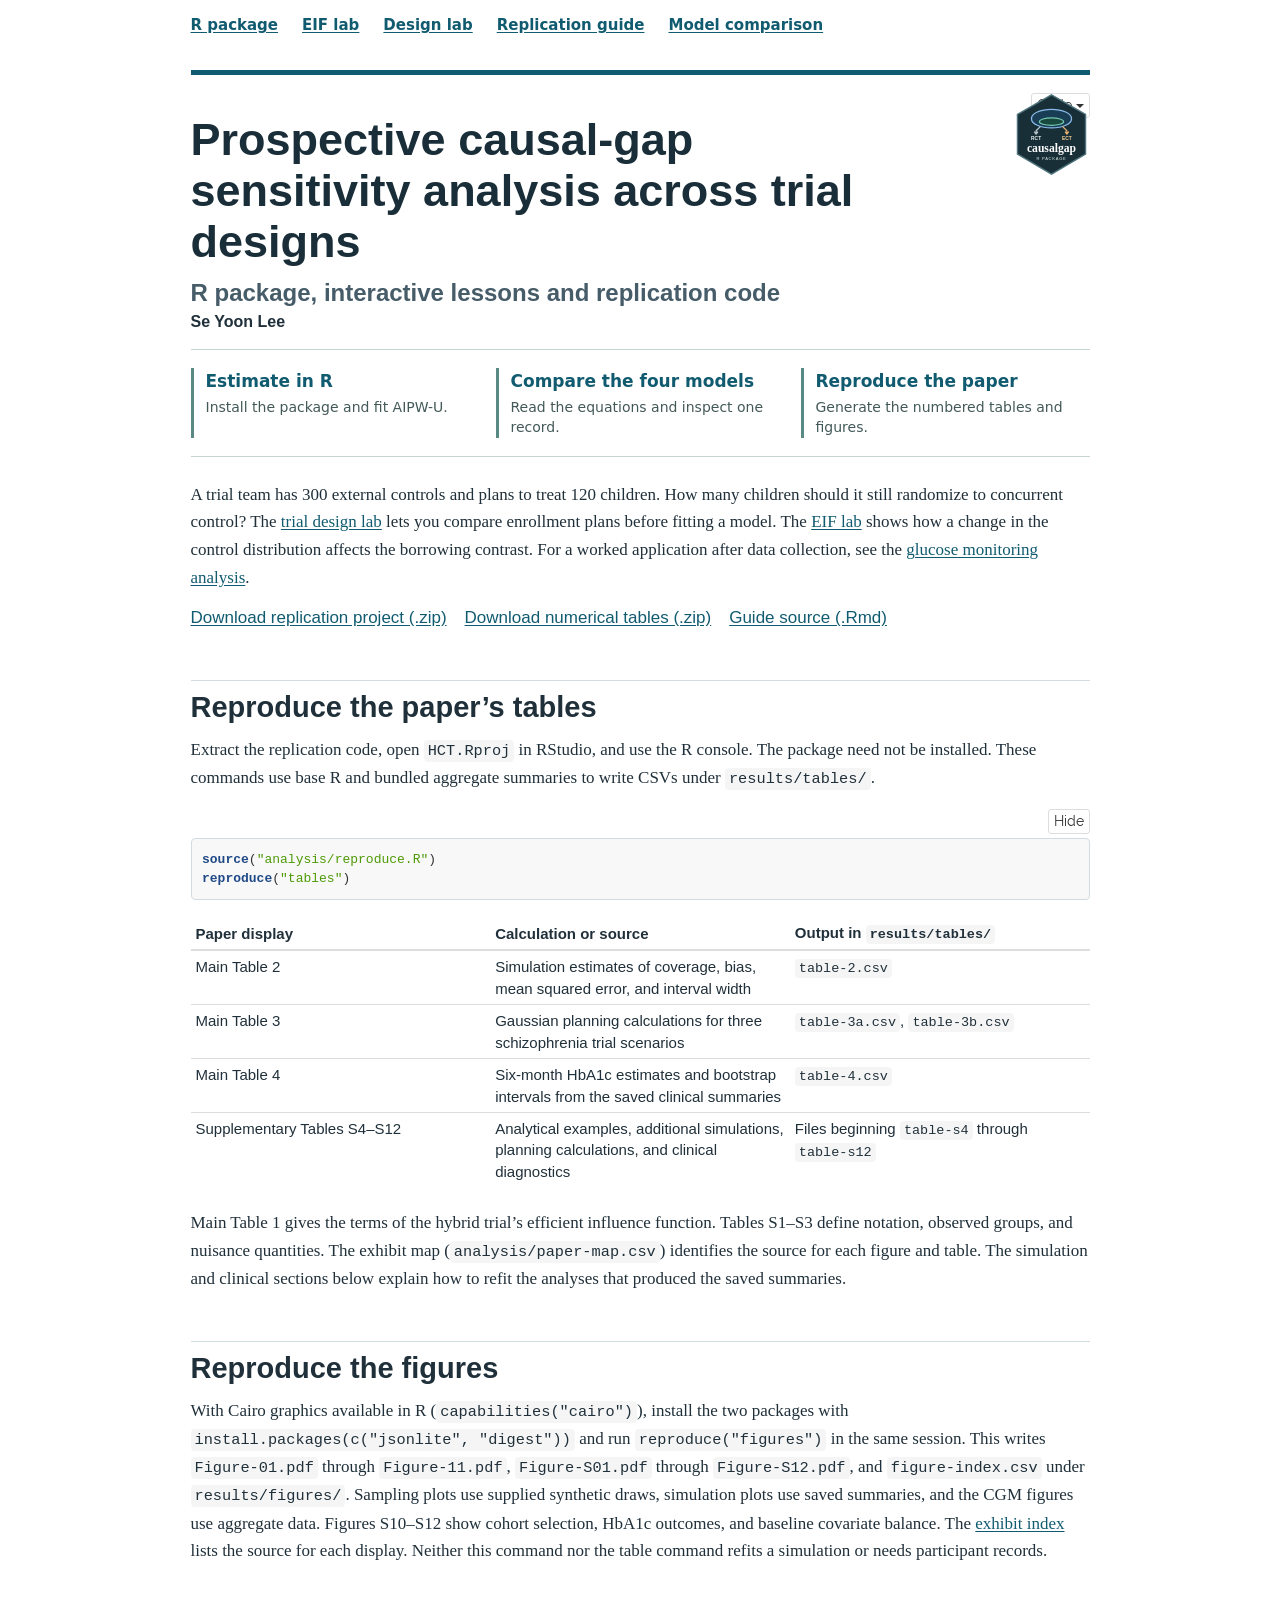
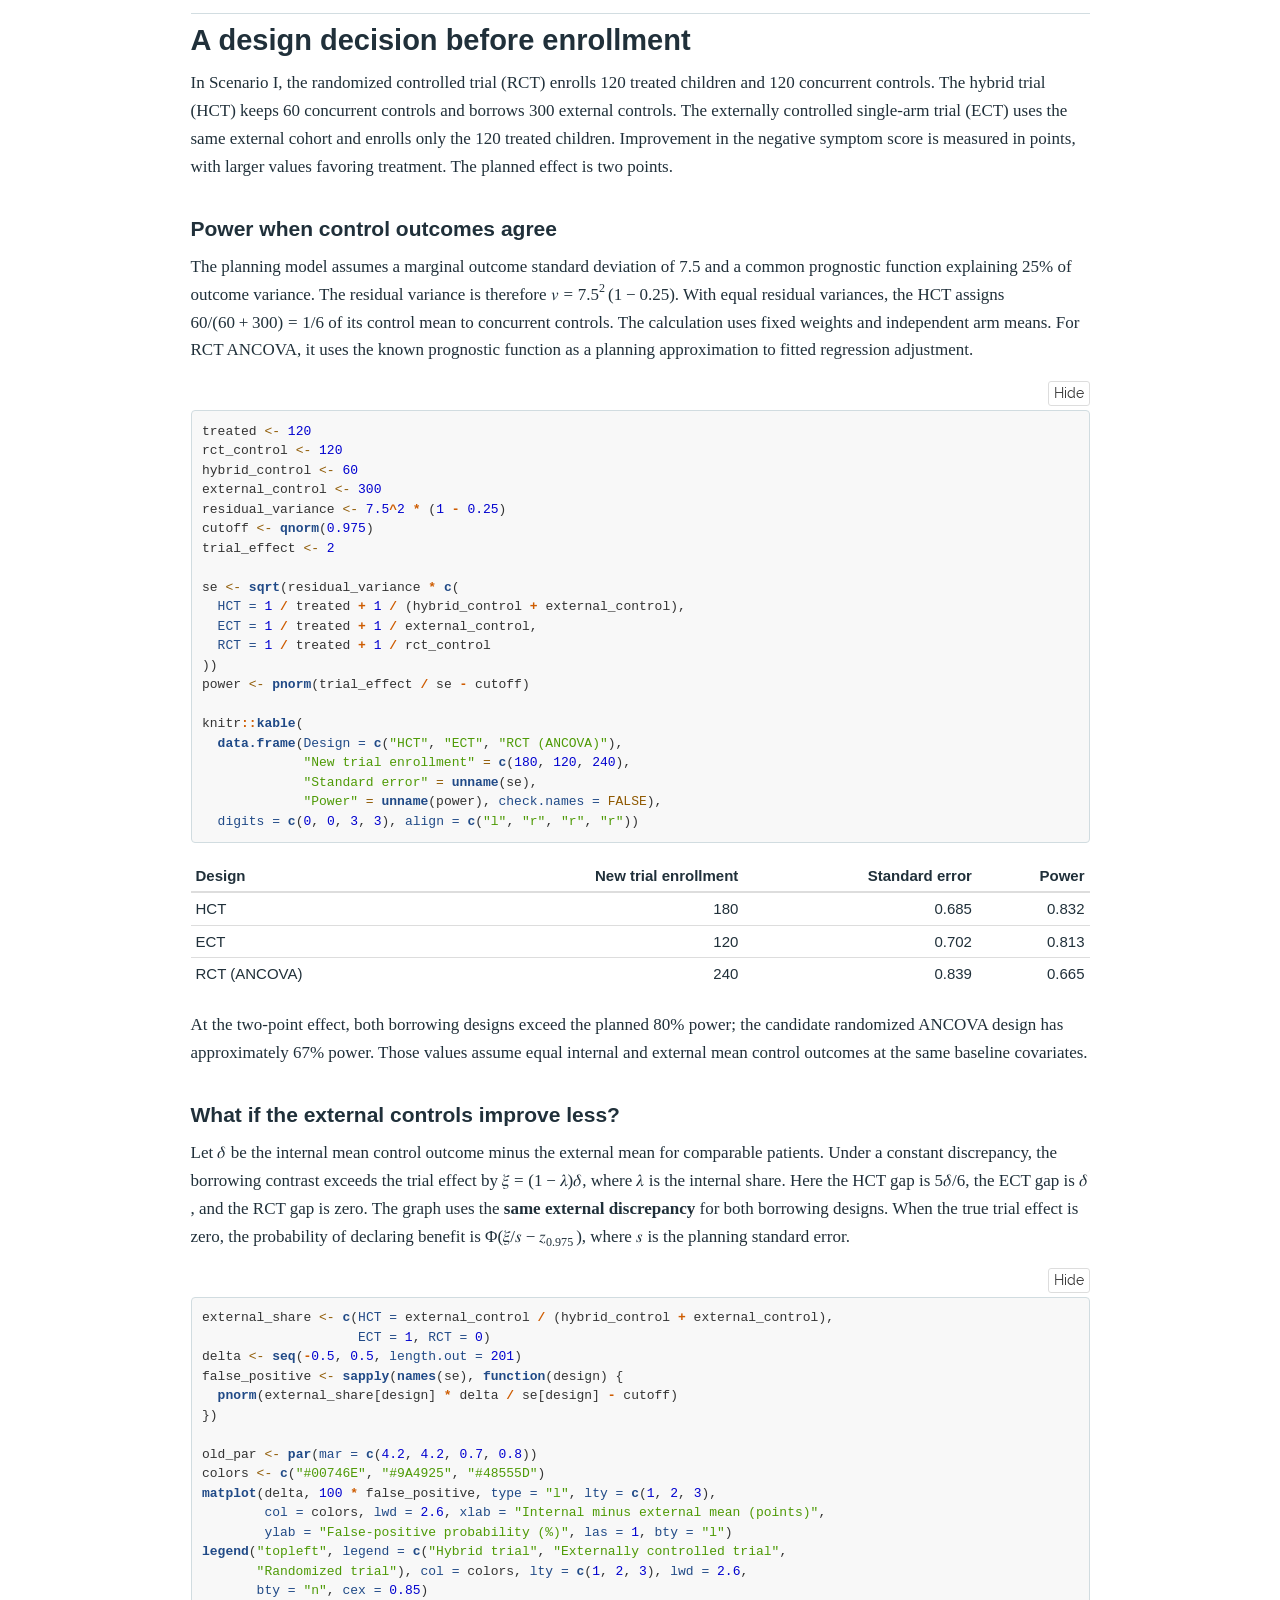
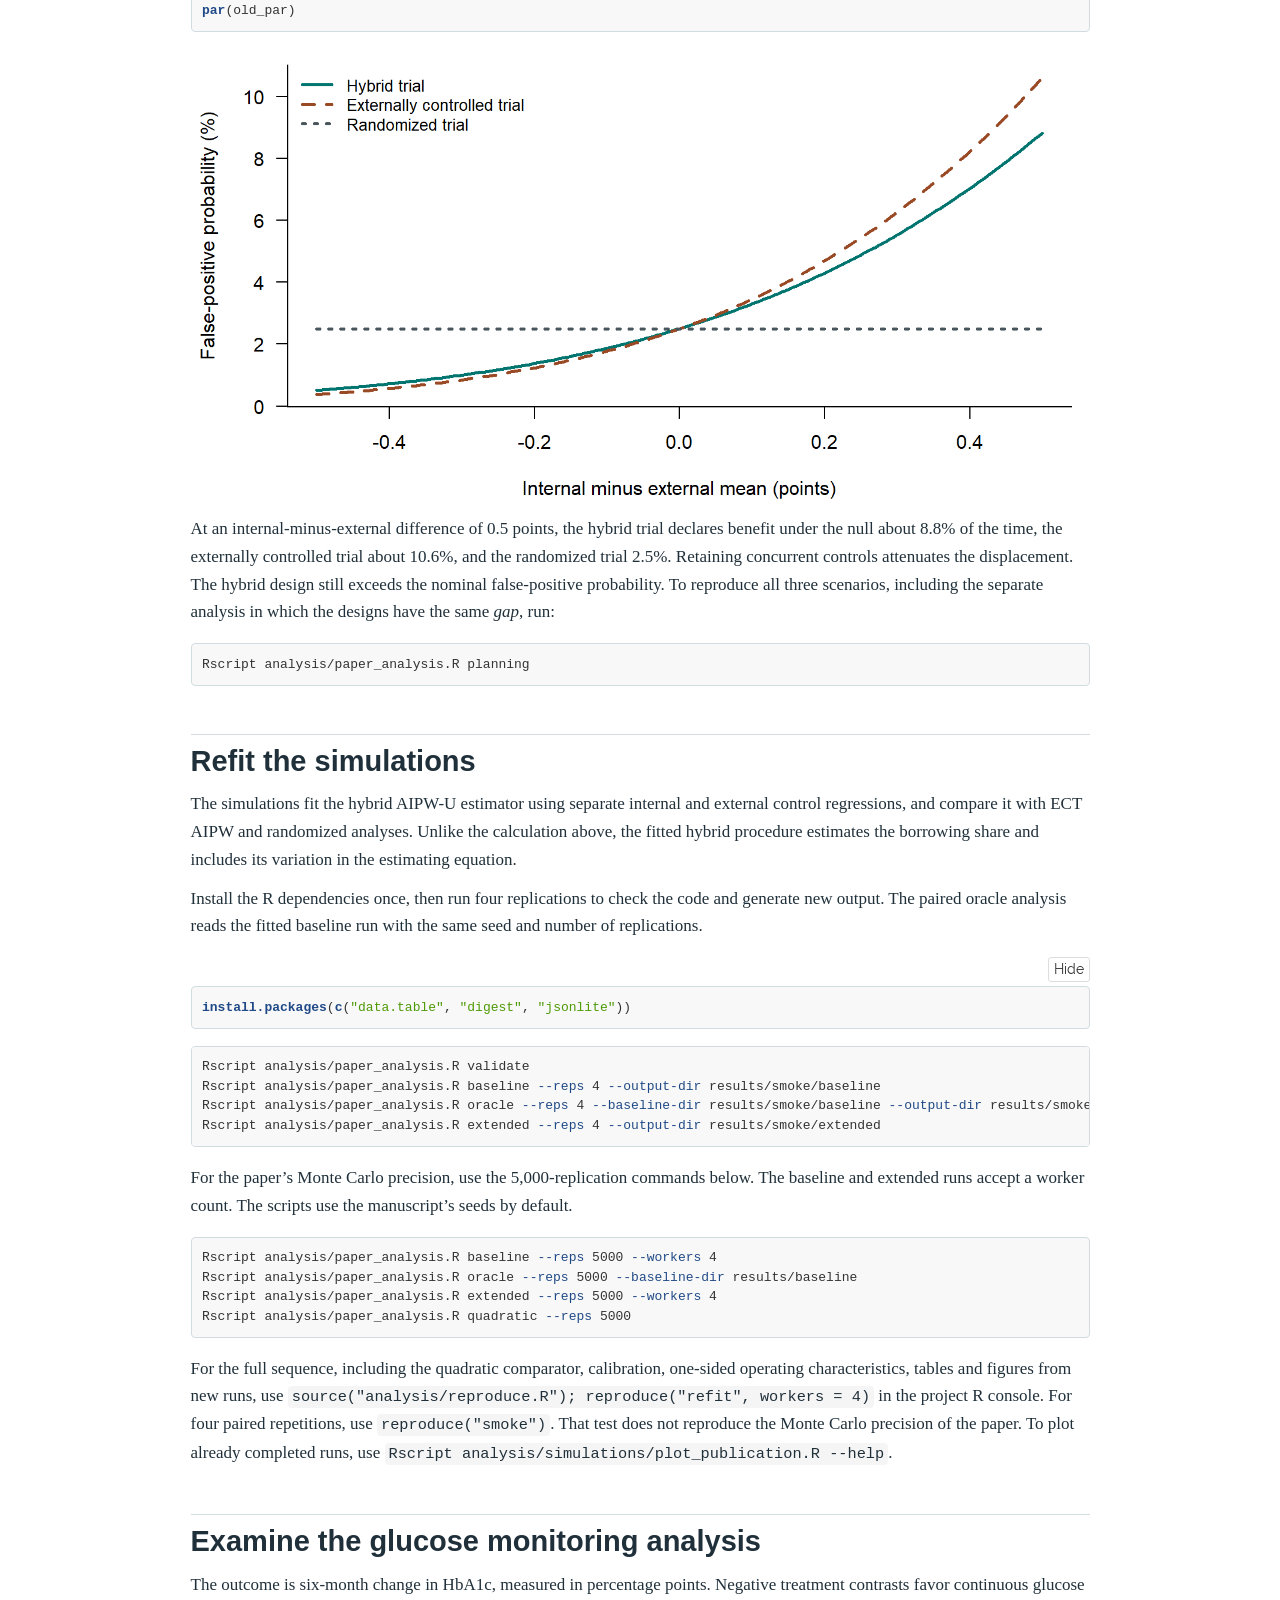
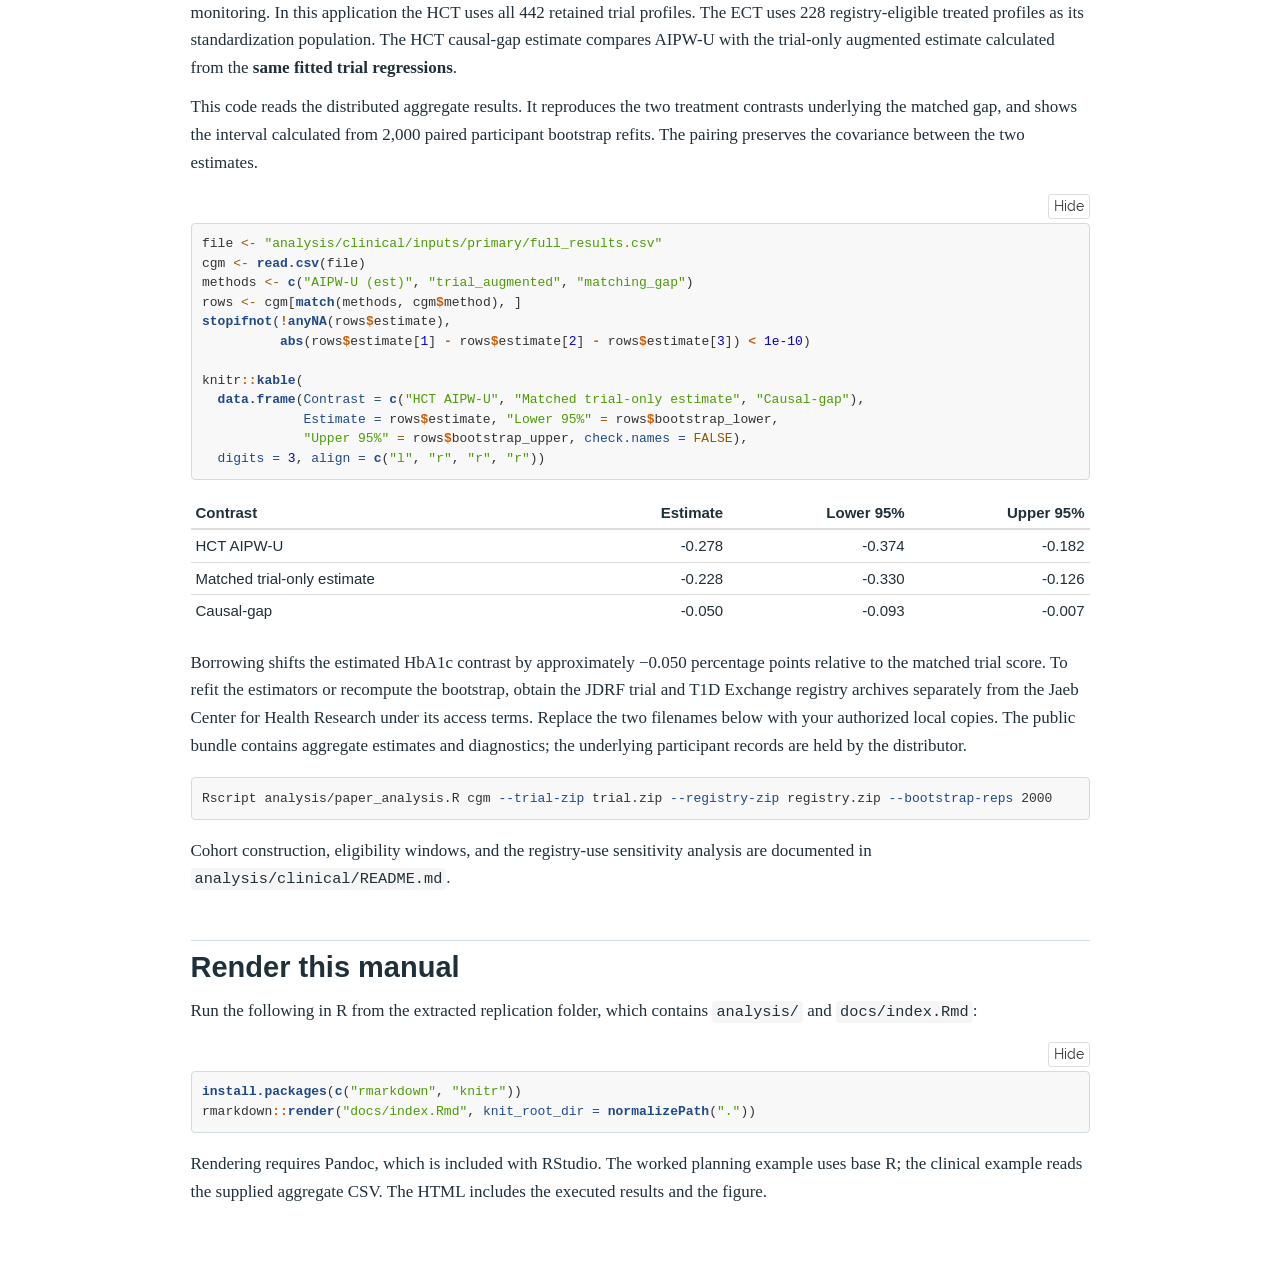
==== docs/index.html @ e6844a0b "Illustrate the three EIF reductions and reproduce the six-month CGM figures" ====
<!DOCTYPE html>

<html lang="en" xml:lang="en">

<head>

<meta charset="utf-8" />
<meta name="generator" content="pandoc" />
<meta http-equiv="X-UA-Compatible" content="IE=EDGE" />


<meta name="author" content="Se Yoon Lee" />


<title>Prospective causal-gap sensitivity analysis across trial designs</title>

<script>// Pandoc 2.9 adds attributes on both header and div. We remove the former (to
// be compatible with the behavior of Pandoc < 2.8).
document.addEventListener('DOMContentLoaded', function(e) {
  var hs = document.querySelectorAll("div.section[class*='level'] > :first-child");
  var i, h, a;
  for (i = 0; i < hs.length; i++) {
    h = hs[i];
    if (!/^h[1-6]$/i.test(h.tagName)) continue;  // it should be a header h1-h6
    a = h.attributes;
    while (a.length > 0) h.removeAttribute(a[0].name);
  }
});
</script>
<script>/*! jQuery v3.6.0 | (c) OpenJS Foundation and other contributors | jquery.org/license */
!function(e,t){"use strict";"object"==typeof module&&"object"==typeof module.exports?module.exports=e.document?t(e,!0):function(e){if(!e.document)throw new Error("jQuery requires a window with a document");return t(e)}:t(e)}("undefined"!=typeof window?window:this,function(C,e){"use strict";var t=[],r=Object.getPrototypeOf,s=t.slice,g=t.flat?function(e){return t.flat.call(e)}:function(e){return t.concat.apply([],e)},u=t.push,i=t.indexOf,n={},o=n.toString,v=n.hasOwnProperty,a=v.toString,l=a.call(Object),y={},m=function(e){return"function"==typeof e&&"number"!=typeof e.nodeType&&"function"!=typeof e.item},x=function(e){return null!=e&&e===e.window},E=C.document,c={type:!0,src:!0,nonce:!0,noModule:!0};function b(e,t,n){var r,i,o=(n=n||E).createElement("script");if(o.text=e,t)for(r in c)(i=t[r]||t.getAttribute&&t.getAttribute(r))&&o.setAttribute(r,i);n.head.appendChild(o).parentNode.removeChild(o)}function w(e){return null==e?e+"":"object"==typeof e||"function"==typeof e?n[o.call(e)]||"object":typeof e}var f="3.6.0",S=function(e,t){return new S.fn.init(e,t)};function p(e){var t=!!e&&"length"in e&&e.length,n=w(e);return!m(e)&&!x(e)&&("array"===n||0===t||"number"==typeof t&&0<t&&t-1 in e)}S.fn=S.prototype={jquery:f,constructor:S,length:0,toArray:function(){return s.call(this)},get:function(e){return null==e?s.call(this):e<0?this[e+this.length]:this[e]},pushStack:function(e){var t=S.merge(this.constructor(),e);return t.prevObject=this,t},each:function(e){return S.each(this,e)},map:function(n){return this.pushStack(S.map(this,function(e,t){return n.call(e,t,e)}))},slice:function(){return this.pushStack(s.apply(this,arguments))},first:function(){return this.eq(0)},last:function(){return this.eq(-1)},even:function(){return this.pushStack(S.grep(this,function(e,t){return(t+1)%2}))},odd:function(){return this.pushStack(S.grep(this,function(e,t){return t%2}))},eq:function(e){var t=this.length,n=+e+(e<0?t:0);return this.pushStack(0<=n&&n<t?[this[n]]:[])},end:function(){return this.prevObject||this.constructor()},push:u,sort:t.sort,splice:t.splice},S.extend=S.fn.extend=function(){var e,t,n,r,i,o,a=arguments[0]||{},s=1,u=arguments.length,l=!1;for("boolean"==typeof a&&(l=a,a=arguments[s]||{},s++),"object"==typeof a||m(a)||(a={}),s===u&&(a=this,s--);s<u;s++)if(null!=(e=arguments[s]))for(t in e)r=e[t],"__proto__"!==t&&a!==r&&(l&&r&&(S.isPlainObject(r)||(i=Array.isArray(r)))?(n=a[t],o=i&&!Array.isArray(n)?[]:i||S.isPlainObject(n)?n:{},i=!1,a[t]=S.extend(l,o,r)):void 0!==r&&(a[t]=r));return a},S.extend({expando:"jQuery"+(f+Math.random()).replace(/\D/g,""),isReady:!0,error:function(e){throw new Error(e)},noop:function(){},isPlainObject:function(e){var t,n;return!(!e||"[object Object]"!==o.call(e))&&(!(t=r(e))||"function"==typeof(n=v.call(t,"constructor")&&t.constructor)&&a.call(n)===l)},isEmptyObject:function(e){var t;for(t in e)return!1;return!0},globalEval:function(e,t,n){b(e,{nonce:t&&t.nonce},n)},each:function(e,t){var n,r=0;if(p(e)){for(n=e.length;r<n;r++)if(!1===t.call(e[r],r,e[r]))break}else for(r in e)if(!1===t.call(e[r],r,e[r]))break;return e},makeArray:function(e,t){var n=t||[];return null!=e&&(p(Object(e))?S.merge(n,"string"==typeof e?[e]:e):u.call(n,e)),n},inArray:function(e,t,n){return null==t?-1:i.call(t,e,n)},merge:function(e,t){for(var n=+t.length,r=0,i=e.length;r<n;r++)e[i++]=t[r];return e.length=i,e},grep:function(e,t,n){for(var r=[],i=0,o=e.length,a=!n;i<o;i++)!t(e[i],i)!==a&&r.push(e[i]);return r},map:function(e,t,n){var r,i,o=0,a=[];if(p(e))for(r=e.length;o<r;o++)null!=(i=t(e[o],o,n))&&a.push(i);else for(o in e)null!=(i=t(e[o],o,n))&&a.push(i);return g(a)},guid:1,support:y}),"function"==typeof Symbol&&(S.fn[Symbol.iterator]=t[Symbol.iterator]),S.each("Boolean Number String Function Array Date RegExp Object Error Symbol".split(" "),function(e,t){n["[object "+t+"]"]=t.toLowerCase()});var d=function(n){var e,d,b,o,i,h,f,g,w,u,l,T,C,a,E,v,s,c,y,S="sizzle"+1*new Date,p=n.document,k=0,r=0,m=ue(),x=ue(),A=ue(),N=ue(),j=function(e,t){return e===t&&(l=!0),0},D={}.hasOwnProperty,t=[],q=t.pop,L=t.push,H=t.push,O=t.slice,P=function(e,t){for(var n=0,r=e.length;n<r;n++)if(e[n]===t)return n;return-1},R="checked|selected|async|autofocus|autoplay|controls|defer|disabled|hidden|ismap|loop|multiple|open|readonly|required|scoped",M="[\\x20\\t\\r\\n\\f]",I="(?:\\\\[\\da-fA-F]{1,6}"+M+"?|\\\\[^\\r\\n\\f]|[\\w-]|[^\0-\\x7f])+",W="\\["+M+"*("+I+")(?:"+M+"*([*^$|!~]?=)"+M+"*(?:'((?:\\\\.|[^\\\\'])*)'|\"((?:\\\\.|[^\\\\\"])*)\"|("+I+"))|)"+M+"*\\]",F=":("+I+")(?:\\((('((?:\\\\.|[^\\\\'])*)'|\"((?:\\\\.|[^\\\\\"])*)\")|((?:\\\\.|[^\\\\()[\\]]|"+W+")*)|.*)\\)|)",B=new RegExp(M+"+","g"),$=new RegExp("^"+M+"+|((?:^|[^\\\\])(?:\\\\.)*)"+M+"+$","g"),_=new RegExp("^"+M+"*,"+M+"*"),z=new RegExp("^"+M+"*([>+~]|"+M+")"+M+"*"),U=new RegExp(M+"|>"),X=new RegExp(F),V=new RegExp("^"+I+"$"),G={ID:new RegExp("^#("+I+")"),CLASS:new RegExp("^\\.("+I+")"),TAG:new RegExp("^("+I+"|[*])"),ATTR:new RegExp("^"+W),PSEUDO:new RegExp("^"+F),CHILD:new RegExp("^:(only|first|last|nth|nth-last)-(child|of-type)(?:\\("+M+"*(even|odd|(([+-]|)(\\d*)n|)"+M+"*(?:([+-]|)"+M+"*(\\d+)|))"+M+"*\\)|)","i"),bool:new RegExp("^(?:"+R+")$","i"),needsContext:new RegExp("^"+M+"*[>+~]|:(even|odd|eq|gt|lt|nth|first|last)(?:\\("+M+"*((?:-\\d)?\\d*)"+M+"*\\)|)(?=[^-]|$)","i")},Y=/HTML$/i,Q=/^(?:input|select|textarea|button)$/i,J=/^h\d$/i,K=/^[^{]+\{\s*\[native \w/,Z=/^(?:#([\w-]+)|(\w+)|\.([\w-]+))$/,ee=/[+~]/,te=new RegExp("\\\\[\\da-fA-F]{1,6}"+M+"?|\\\\([^\\r\\n\\f])","g"),ne=function(e,t){var n="0x"+e.slice(1)-65536;return t||(n<0?String.fromCharCode(n+65536):String.fromCharCode(n>>10|55296,1023&n|56320))},re=/([\0-\x1f\x7f]|^-?\d)|^-$|[^\0-\x1f\x7f-\uFFFF\w-]/g,ie=function(e,t){return t?"\0"===e?"\ufffd":e.slice(0,-1)+"\\"+e.charCodeAt(e.length-1).toString(16)+" ":"\\"+e},oe=function(){T()},ae=be(function(e){return!0===e.disabled&&"fieldset"===e.nodeName.toLowerCase()},{dir:"parentNode",next:"legend"});try{H.apply(t=O.call(p.childNodes),p.childNodes),t[p.childNodes.length].nodeType}catch(e){H={apply:t.length?function(e,t){L.apply(e,O.call(t))}:function(e,t){var n=e.length,r=0;while(e[n++]=t[r++]);e.length=n-1}}}function se(t,e,n,r){var i,o,a,s,u,l,c,f=e&&e.ownerDocument,p=e?e.nodeType:9;if(n=n||[],"string"!=typeof t||!t||1!==p&&9!==p&&11!==p)return n;if(!r&&(T(e),e=e||C,E)){if(11!==p&&(u=Z.exec(t)))if(i=u[1]){if(9===p){if(!(a=e.getElementById(i)))return n;if(a.id===i)return n.push(a),n}else if(f&&(a=f.getElementById(i))&&y(e,a)&&a.id===i)return n.push(a),n}else{if(u[2])return H.apply(n,e.getElementsByTagName(t)),n;if((i=u[3])&&d.getElementsByClassName&&e.getElementsByClassName)return H.apply(n,e.getElementsByClassName(i)),n}if(d.qsa&&!N[t+" "]&&(!v||!v.test(t))&&(1!==p||"object"!==e.nodeName.toLowerCase())){if(c=t,f=e,1===p&&(U.test(t)||z.test(t))){(f=ee.test(t)&&ye(e.parentNode)||e)===e&&d.scope||((s=e.getAttribute("id"))?s=s.replace(re,ie):e.setAttribute("id",s=S)),o=(l=h(t)).length;while(o--)l[o]=(s?"#"+s:":scope")+" "+xe(l[o]);c=l.join(",")}try{return H.apply(n,f.querySelectorAll(c)),n}catch(e){N(t,!0)}finally{s===S&&e.removeAttribute("id")}}}return g(t.replace($,"$1"),e,n,r)}function ue(){var r=[];return function e(t,n){return r.push(t+" ")>b.cacheLength&&delete e[r.shift()],e[t+" "]=n}}function le(e){return e[S]=!0,e}function ce(e){var t=C.createElement("fieldset");try{return!!e(t)}catch(e){return!1}finally{t.parentNode&&t.parentNode.removeChild(t),t=null}}function fe(e,t){var n=e.split("|"),r=n.length;while(r--)b.attrHandle[n[r]]=t}function pe(e,t){var n=t&&e,r=n&&1===e.nodeType&&1===t.nodeType&&e.sourceIndex-t.sourceIndex;if(r)return r;if(n)while(n=n.nextSibling)if(n===t)return-1;return e?1:-1}function de(t){return function(e){return"input"===e.nodeName.toLowerCase()&&e.type===t}}function he(n){return function(e){var t=e.nodeName.toLowerCase();return("input"===t||"button"===t)&&e.type===n}}function ge(t){return function(e){return"form"in e?e.parentNode&&!1===e.disabled?"label"in e?"label"in e.parentNode?e.parentNode.disabled===t:e.disabled===t:e.isDisabled===t||e.isDisabled!==!t&&ae(e)===t:e.disabled===t:"label"in e&&e.disabled===t}}function ve(a){return le(function(o){return o=+o,le(function(e,t){var n,r=a([],e.length,o),i=r.length;while(i--)e[n=r[i]]&&(e[n]=!(t[n]=e[n]))})})}function ye(e){return e&&"undefined"!=typeof e.getElementsByTagName&&e}for(e in d=se.support={},i=se.isXML=function(e){var t=e&&e.namespaceURI,n=e&&(e.ownerDocument||e).documentElement;return!Y.test(t||n&&n.nodeName||"HTML")},T=se.setDocument=function(e){var t,n,r=e?e.ownerDocument||e:p;return r!=C&&9===r.nodeType&&r.documentElement&&(a=(C=r).documentElement,E=!i(C),p!=C&&(n=C.defaultView)&&n.top!==n&&(n.addEventListener?n.addEventListener("unload",oe,!1):n.attachEvent&&n.attachEvent("onunload",oe)),d.scope=ce(function(e){return a.appendChild(e).appendChild(C.createElement("div")),"undefined"!=typeof e.querySelectorAll&&!e.querySelectorAll(":scope fieldset div").length}),d.attributes=ce(function(e){return e.className="i",!e.getAttribute("className")}),d.getElementsByTagName=ce(function(e){return e.appendChild(C.createComment("")),!e.getElementsByTagName("*").length}),d.getElementsByClassName=K.test(C.getElementsByClassName),d.getById=ce(function(e){return a.appendChild(e).id=S,!C.getElementsByName||!C.getElementsByName(S).length}),d.getById?(b.filter.ID=function(e){var t=e.replace(te,ne);return function(e){return e.getAttribute("id")===t}},b.find.ID=function(e,t){if("undefined"!=typeof t.getElementById&&E){var n=t.getElementById(e);return n?[n]:[]}}):(b.filter.ID=function(e){var n=e.replace(te,ne);return function(e){var t="undefined"!=typeof e.getAttributeNode&&e.getAttributeNode("id");return t&&t.value===n}},b.find.ID=function(e,t){if("undefined"!=typeof t.getElementById&&E){var n,r,i,o=t.getElementById(e);if(o){if((n=o.getAttributeNode("id"))&&n.value===e)return[o];i=t.getElementsByName(e),r=0;while(o=i[r++])if((n=o.getAttributeNode("id"))&&n.value===e)return[o]}return[]}}),b.find.TAG=d.getElementsByTagName?function(e,t){return"undefined"!=typeof t.getElementsByTagName?t.getElementsByTagName(e):d.qsa?t.querySelectorAll(e):void 0}:function(e,t){var n,r=[],i=0,o=t.getElementsByTagName(e);if("*"===e){while(n=o[i++])1===n.nodeType&&r.push(n);return r}return o},b.find.CLASS=d.getElementsByClassName&&function(e,t){if("undefined"!=typeof t.getElementsByClassName&&E)return t.getElementsByClassName(e)},s=[],v=[],(d.qsa=K.test(C.querySelectorAll))&&(ce(function(e){var t;a.appendChild(e).innerHTML="<a id='"+S+"'></a><select id='"+S+"-\r\\' msallowcapture=''><option selected=''></option></select>",e.querySelectorAll("[msallowcapture^='']").length&&v.push("[*^$]="+M+"*(?:''|\"\")"),e.querySelectorAll("[selected]").length||v.push("\\["+M+"*(?:value|"+R+")"),e.querySelectorAll("[id~="+S+"-]").length||v.push("~="),(t=C.createElement("input")).setAttribute("name",""),e.appendChild(t),e.querySelectorAll("[name='']").length||v.push("\\["+M+"*name"+M+"*="+M+"*(?:''|\"\")"),e.querySelectorAll(":checked").length||v.push(":checked"),e.querySelectorAll("a#"+S+"+*").length||v.push(".#.+[+~]"),e.querySelectorAll("\\\f"),v.push("[\\r\\n\\f]")}),ce(function(e){e.innerHTML="<a href='' disabled='disabled'></a><select disabled='disabled'><option/></select>";var t=C.createElement("input");t.setAttribute("type","hidden"),e.appendChild(t).setAttribute("name","D"),e.querySelectorAll("[name=d]").length&&v.push("name"+M+"*[*^$|!~]?="),2!==e.querySelectorAll(":enabled").length&&v.push(":enabled",":disabled"),a.appendChild(e).disabled=!0,2!==e.querySelectorAll(":disabled").length&&v.push(":enabled",":disabled"),e.querySelectorAll("*,:x"),v.push(",.*:")})),(d.matchesSelector=K.test(c=a.matches||a.webkitMatchesSelector||a.mozMatchesSelector||a.oMatchesSelector||a.msMatchesSelector))&&ce(function(e){d.disconnectedMatch=c.call(e,"*"),c.call(e,"[s!='']:x"),s.push("!=",F)}),v=v.length&&new RegExp(v.join("|")),s=s.length&&new RegExp(s.join("|")),t=K.test(a.compareDocumentPosition),y=t||K.test(a.contains)?function(e,t){var n=9===e.nodeType?e.documentElement:e,r=t&&t.parentNode;return e===r||!(!r||1!==r.nodeType||!(n.contains?n.contains(r):e.compareDocumentPosition&&16&e.compareDocumentPosition(r)))}:function(e,t){if(t)while(t=t.parentNode)if(t===e)return!0;return!1},j=t?function(e,t){if(e===t)return l=!0,0;var n=!e.compareDocumentPosition-!t.compareDocumentPosition;return n||(1&(n=(e.ownerDocument||e)==(t.ownerDocument||t)?e.compareDocumentPosition(t):1)||!d.sortDetached&&t.compareDocumentPosition(e)===n?e==C||e.ownerDocument==p&&y(p,e)?-1:t==C||t.ownerDocument==p&&y(p,t)?1:u?P(u,e)-P(u,t):0:4&n?-1:1)}:function(e,t){if(e===t)return l=!0,0;var n,r=0,i=e.parentNode,o=t.parentNode,a=[e],s=[t];if(!i||!o)return e==C?-1:t==C?1:i?-1:o?1:u?P(u,e)-P(u,t):0;if(i===o)return pe(e,t);n=e;while(n=n.parentNode)a.unshift(n);n=t;while(n=n.parentNode)s.unshift(n);while(a[r]===s[r])r++;return r?pe(a[r],s[r]):a[r]==p?-1:s[r]==p?1:0}),C},se.matches=function(e,t){return se(e,null,null,t)},se.matchesSelector=function(e,t){if(T(e),d.matchesSelector&&E&&!N[t+" "]&&(!s||!s.test(t))&&(!v||!v.test(t)))try{var n=c.call(e,t);if(n||d.disconnectedMatch||e.document&&11!==e.document.nodeType)return n}catch(e){N(t,!0)}return 0<se(t,C,null,[e]).length},se.contains=function(e,t){return(e.ownerDocument||e)!=C&&T(e),y(e,t)},se.attr=function(e,t){(e.ownerDocument||e)!=C&&T(e);var n=b.attrHandle[t.toLowerCase()],r=n&&D.call(b.attrHandle,t.toLowerCase())?n(e,t,!E):void 0;return void 0!==r?r:d.attributes||!E?e.getAttribute(t):(r=e.getAttributeNode(t))&&r.specified?r.value:null},se.escape=function(e){return(e+"").replace(re,ie)},se.error=function(e){throw new Error("Syntax error, unrecognized expression: "+e)},se.uniqueSort=function(e){var t,n=[],r=0,i=0;if(l=!d.detectDuplicates,u=!d.sortStable&&e.slice(0),e.sort(j),l){while(t=e[i++])t===e[i]&&(r=n.push(i));while(r--)e.splice(n[r],1)}return u=null,e},o=se.getText=function(e){var t,n="",r=0,i=e.nodeType;if(i){if(1===i||9===i||11===i){if("string"==typeof e.textContent)return e.textContent;for(e=e.firstChild;e;e=e.nextSibling)n+=o(e)}else if(3===i||4===i)return e.nodeValue}else while(t=e[r++])n+=o(t);return n},(b=se.selectors={cacheLength:50,createPseudo:le,match:G,attrHandle:{},find:{},relative:{">":{dir:"parentNode",first:!0}," ":{dir:"parentNode"},"+":{dir:"previousSibling",first:!0},"~":{dir:"previousSibling"}},preFilter:{ATTR:function(e){return e[1]=e[1].replace(te,ne),e[3]=(e[3]||e[4]||e[5]||"").replace(te,ne),"~="===e[2]&&(e[3]=" "+e[3]+" "),e.slice(0,4)},CHILD:function(e){return e[1]=e[1].toLowerCase(),"nth"===e[1].slice(0,3)?(e[3]||se.error(e[0]),e[4]=+(e[4]?e[5]+(e[6]||1):2*("even"===e[3]||"odd"===e[3])),e[5]=+(e[7]+e[8]||"odd"===e[3])):e[3]&&se.error(e[0]),e},PSEUDO:function(e){var t,n=!e[6]&&e[2];return G.CHILD.test(e[0])?null:(e[3]?e[2]=e[4]||e[5]||"":n&&X.test(n)&&(t=h(n,!0))&&(t=n.indexOf(")",n.length-t)-n.length)&&(e[0]=e[0].slice(0,t),e[2]=n.slice(0,t)),e.slice(0,3))}},filter:{TAG:function(e){var t=e.replace(te,ne).toLowerCase();return"*"===e?function(){return!0}:function(e){return e.nodeName&&e.nodeName.toLowerCase()===t}},CLASS:function(e){var t=m[e+" "];return t||(t=new RegExp("(^|"+M+")"+e+"("+M+"|$)"))&&m(e,function(e){return t.test("string"==typeof e.className&&e.className||"undefined"!=typeof e.getAttribute&&e.getAttribute("class")||"")})},ATTR:function(n,r,i){return function(e){var t=se.attr(e,n);return null==t?"!="===r:!r||(t+="","="===r?t===i:"!="===r?t!==i:"^="===r?i&&0===t.indexOf(i):"*="===r?i&&-1<t.indexOf(i):"$="===r?i&&t.slice(-i.length)===i:"~="===r?-1<(" "+t.replace(B," ")+" ").indexOf(i):"|="===r&&(t===i||t.slice(0,i.length+1)===i+"-"))}},CHILD:function(h,e,t,g,v){var y="nth"!==h.slice(0,3),m="last"!==h.slice(-4),x="of-type"===e;return 1===g&&0===v?function(e){return!!e.parentNode}:function(e,t,n){var r,i,o,a,s,u,l=y!==m?"nextSibling":"previousSibling",c=e.parentNode,f=x&&e.nodeName.toLowerCase(),p=!n&&!x,d=!1;if(c){if(y){while(l){a=e;while(a=a[l])if(x?a.nodeName.toLowerCase()===f:1===a.nodeType)return!1;u=l="only"===h&&!u&&"nextSibling"}return!0}if(u=[m?c.firstChild:c.lastChild],m&&p){d=(s=(r=(i=(o=(a=c)[S]||(a[S]={}))[a.uniqueID]||(o[a.uniqueID]={}))[h]||[])[0]===k&&r[1])&&r[2],a=s&&c.childNodes[s];while(a=++s&&a&&a[l]||(d=s=0)||u.pop())if(1===a.nodeType&&++d&&a===e){i[h]=[k,s,d];break}}else if(p&&(d=s=(r=(i=(o=(a=e)[S]||(a[S]={}))[a.uniqueID]||(o[a.uniqueID]={}))[h]||[])[0]===k&&r[1]),!1===d)while(a=++s&&a&&a[l]||(d=s=0)||u.pop())if((x?a.nodeName.toLowerCase()===f:1===a.nodeType)&&++d&&(p&&((i=(o=a[S]||(a[S]={}))[a.uniqueID]||(o[a.uniqueID]={}))[h]=[k,d]),a===e))break;return(d-=v)===g||d%g==0&&0<=d/g}}},PSEUDO:function(e,o){var t,a=b.pseudos[e]||b.setFilters[e.toLowerCase()]||se.error("unsupported pseudo: "+e);return a[S]?a(o):1<a.length?(t=[e,e,"",o],b.setFilters.hasOwnProperty(e.toLowerCase())?le(function(e,t){var n,r=a(e,o),i=r.length;while(i--)e[n=P(e,r[i])]=!(t[n]=r[i])}):function(e){return a(e,0,t)}):a}},pseudos:{not:le(function(e){var r=[],i=[],s=f(e.replace($,"$1"));return s[S]?le(function(e,t,n,r){var i,o=s(e,null,r,[]),a=e.length;while(a--)(i=o[a])&&(e[a]=!(t[a]=i))}):function(e,t,n){return r[0]=e,s(r,null,n,i),r[0]=null,!i.pop()}}),has:le(function(t){return function(e){return 0<se(t,e).length}}),contains:le(function(t){return t=t.replace(te,ne),function(e){return-1<(e.textContent||o(e)).indexOf(t)}}),lang:le(function(n){return V.test(n||"")||se.error("unsupported lang: "+n),n=n.replace(te,ne).toLowerCase(),function(e){var t;do{if(t=E?e.lang:e.getAttribute("xml:lang")||e.getAttribute("lang"))return(t=t.toLowerCase())===n||0===t.indexOf(n+"-")}while((e=e.parentNode)&&1===e.nodeType);return!1}}),target:function(e){var t=n.location&&n.location.hash;return t&&t.slice(1)===e.id},root:function(e){return e===a},focus:function(e){return e===C.activeElement&&(!C.hasFocus||C.hasFocus())&&!!(e.type||e.href||~e.tabIndex)},enabled:ge(!1),disabled:ge(!0),checked:function(e){var t=e.nodeName.toLowerCase();return"input"===t&&!!e.checked||"option"===t&&!!e.selected},selected:function(e){return e.parentNode&&e.parentNode.selectedIndex,!0===e.selected},empty:function(e){for(e=e.firstChild;e;e=e.nextSibling)if(e.nodeType<6)return!1;return!0},parent:function(e){return!b.pseudos.empty(e)},header:function(e){return J.test(e.nodeName)},input:function(e){return Q.test(e.nodeName)},button:function(e){var t=e.nodeName.toLowerCase();return"input"===t&&"button"===e.type||"button"===t},text:function(e){var t;return"input"===e.nodeName.toLowerCase()&&"text"===e.type&&(null==(t=e.getAttribute("type"))||"text"===t.toLowerCase())},first:ve(function(){return[0]}),last:ve(function(e,t){return[t-1]}),eq:ve(function(e,t,n){return[n<0?n+t:n]}),even:ve(function(e,t){for(var n=0;n<t;n+=2)e.push(n);return e}),odd:ve(function(e,t){for(var n=1;n<t;n+=2)e.push(n);return e}),lt:ve(function(e,t,n){for(var r=n<0?n+t:t<n?t:n;0<=--r;)e.push(r);return e}),gt:ve(function(e,t,n){for(var r=n<0?n+t:n;++r<t;)e.push(r);return e})}}).pseudos.nth=b.pseudos.eq,{radio:!0,checkbox:!0,file:!0,password:!0,image:!0})b.pseudos[e]=de(e);for(e in{submit:!0,reset:!0})b.pseudos[e]=he(e);function me(){}function xe(e){for(var t=0,n=e.length,r="";t<n;t++)r+=e[t].value;return r}function be(s,e,t){var u=e.dir,l=e.next,c=l||u,f=t&&"parentNode"===c,p=r++;return e.first?function(e,t,n){while(e=e[u])if(1===e.nodeType||f)return s(e,t,n);return!1}:function(e,t,n){var r,i,o,a=[k,p];if(n){while(e=e[u])if((1===e.nodeType||f)&&s(e,t,n))return!0}else while(e=e[u])if(1===e.nodeType||f)if(i=(o=e[S]||(e[S]={}))[e.uniqueID]||(o[e.uniqueID]={}),l&&l===e.nodeName.toLowerCase())e=e[u]||e;else{if((r=i[c])&&r[0]===k&&r[1]===p)return a[2]=r[2];if((i[c]=a)[2]=s(e,t,n))return!0}return!1}}function we(i){return 1<i.length?function(e,t,n){var r=i.length;while(r--)if(!i[r](e,t,n))return!1;return!0}:i[0]}function Te(e,t,n,r,i){for(var o,a=[],s=0,u=e.length,l=null!=t;s<u;s++)(o=e[s])&&(n&&!n(o,r,i)||(a.push(o),l&&t.push(s)));return a}function Ce(d,h,g,v,y,e){return v&&!v[S]&&(v=Ce(v)),y&&!y[S]&&(y=Ce(y,e)),le(function(e,t,n,r){var i,o,a,s=[],u=[],l=t.length,c=e||function(e,t,n){for(var r=0,i=t.length;r<i;r++)se(e,t[r],n);return n}(h||"*",n.nodeType?[n]:n,[]),f=!d||!e&&h?c:Te(c,s,d,n,r),p=g?y||(e?d:l||v)?[]:t:f;if(g&&g(f,p,n,r),v){i=Te(p,u),v(i,[],n,r),o=i.length;while(o--)(a=i[o])&&(p[u[o]]=!(f[u[o]]=a))}if(e){if(y||d){if(y){i=[],o=p.length;while(o--)(a=p[o])&&i.push(f[o]=a);y(null,p=[],i,r)}o=p.length;while(o--)(a=p[o])&&-1<(i=y?P(e,a):s[o])&&(e[i]=!(t[i]=a))}}else p=Te(p===t?p.splice(l,p.length):p),y?y(null,t,p,r):H.apply(t,p)})}function Ee(e){for(var i,t,n,r=e.length,o=b.relative[e[0].type],a=o||b.relative[" "],s=o?1:0,u=be(function(e){return e===i},a,!0),l=be(function(e){return-1<P(i,e)},a,!0),c=[function(e,t,n){var r=!o&&(n||t!==w)||((i=t).nodeType?u(e,t,n):l(e,t,n));return i=null,r}];s<r;s++)if(t=b.relative[e[s].type])c=[be(we(c),t)];else{if((t=b.filter[e[s].type].apply(null,e[s].matches))[S]){for(n=++s;n<r;n++)if(b.relative[e[n].type])break;return Ce(1<s&&we(c),1<s&&xe(e.slice(0,s-1).concat({value:" "===e[s-2].type?"*":""})).replace($,"$1"),t,s<n&&Ee(e.slice(s,n)),n<r&&Ee(e=e.slice(n)),n<r&&xe(e))}c.push(t)}return we(c)}return me.prototype=b.filters=b.pseudos,b.setFilters=new me,h=se.tokenize=function(e,t){var n,r,i,o,a,s,u,l=x[e+" "];if(l)return t?0:l.slice(0);a=e,s=[],u=b.preFilter;while(a){for(o in n&&!(r=_.exec(a))||(r&&(a=a.slice(r[0].length)||a),s.push(i=[])),n=!1,(r=z.exec(a))&&(n=r.shift(),i.push({value:n,type:r[0].replace($," ")}),a=a.slice(n.length)),b.filter)!(r=G[o].exec(a))||u[o]&&!(r=u[o](r))||(n=r.shift(),i.push({value:n,type:o,matches:r}),a=a.slice(n.length));if(!n)break}return t?a.length:a?se.error(e):x(e,s).slice(0)},f=se.compile=function(e,t){var n,v,y,m,x,r,i=[],o=[],a=A[e+" "];if(!a){t||(t=h(e)),n=t.length;while(n--)(a=Ee(t[n]))[S]?i.push(a):o.push(a);(a=A(e,(v=o,m=0<(y=i).length,x=0<v.length,r=function(e,t,n,r,i){var o,a,s,u=0,l="0",c=e&&[],f=[],p=w,d=e||x&&b.find.TAG("*",i),h=k+=null==p?1:Math.random()||.1,g=d.length;for(i&&(w=t==C||t||i);l!==g&&null!=(o=d[l]);l++){if(x&&o){a=0,t||o.ownerDocument==C||(T(o),n=!E);while(s=v[a++])if(s(o,t||C,n)){r.push(o);break}i&&(k=h)}m&&((o=!s&&o)&&u--,e&&c.push(o))}if(u+=l,m&&l!==u){a=0;while(s=y[a++])s(c,f,t,n);if(e){if(0<u)while(l--)c[l]||f[l]||(f[l]=q.call(r));f=Te(f)}H.apply(r,f),i&&!e&&0<f.length&&1<u+y.length&&se.uniqueSort(r)}return i&&(k=h,w=p),c},m?le(r):r))).selector=e}return a},g=se.select=function(e,t,n,r){var i,o,a,s,u,l="function"==typeof e&&e,c=!r&&h(e=l.selector||e);if(n=n||[],1===c.length){if(2<(o=c[0]=c[0].slice(0)).length&&"ID"===(a=o[0]).type&&9===t.nodeType&&E&&b.relative[o[1].type]){if(!(t=(b.find.ID(a.matches[0].replace(te,ne),t)||[])[0]))return n;l&&(t=t.parentNode),e=e.slice(o.shift().value.length)}i=G.needsContext.test(e)?0:o.length;while(i--){if(a=o[i],b.relative[s=a.type])break;if((u=b.find[s])&&(r=u(a.matches[0].replace(te,ne),ee.test(o[0].type)&&ye(t.parentNode)||t))){if(o.splice(i,1),!(e=r.length&&xe(o)))return H.apply(n,r),n;break}}}return(l||f(e,c))(r,t,!E,n,!t||ee.test(e)&&ye(t.parentNode)||t),n},d.sortStable=S.split("").sort(j).join("")===S,d.detectDuplicates=!!l,T(),d.sortDetached=ce(function(e){return 1&e.compareDocumentPosition(C.createElement("fieldset"))}),ce(function(e){return e.innerHTML="<a href='#'></a>","#"===e.firstChild.getAttribute("href")})||fe("type|href|height|width",function(e,t,n){if(!n)return e.getAttribute(t,"type"===t.toLowerCase()?1:2)}),d.attributes&&ce(function(e){return e.innerHTML="<input/>",e.firstChild.setAttribute("value",""),""===e.firstChild.getAttribute("value")})||fe("value",function(e,t,n){if(!n&&"input"===e.nodeName.toLowerCase())return e.defaultValue}),ce(function(e){return null==e.getAttribute("disabled")})||fe(R,function(e,t,n){var r;if(!n)return!0===e[t]?t.toLowerCase():(r=e.getAttributeNode(t))&&r.specified?r.value:null}),se}(C);S.find=d,S.expr=d.selectors,S.expr[":"]=S.expr.pseudos,S.uniqueSort=S.unique=d.uniqueSort,S.text=d.getText,S.isXMLDoc=d.isXML,S.contains=d.contains,S.escapeSelector=d.escape;var h=function(e,t,n){var r=[],i=void 0!==n;while((e=e[t])&&9!==e.nodeType)if(1===e.nodeType){if(i&&S(e).is(n))break;r.push(e)}return r},T=function(e,t){for(var n=[];e;e=e.nextSibling)1===e.nodeType&&e!==t&&n.push(e);return n},k=S.expr.match.needsContext;function A(e,t){return e.nodeName&&e.nodeName.toLowerCase()===t.toLowerCase()}var N=/^<([a-z][^\/\0>:\x20\t\r\n\f]*)[\x20\t\r\n\f]*\/?>(?:<\/\1>|)$/i;function j(e,n,r){return m(n)?S.grep(e,function(e,t){return!!n.call(e,t,e)!==r}):n.nodeType?S.grep(e,function(e){return e===n!==r}):"string"!=typeof n?S.grep(e,function(e){return-1<i.call(n,e)!==r}):S.filter(n,e,r)}S.filter=function(e,t,n){var r=t[0];return n&&(e=":not("+e+")"),1===t.length&&1===r.nodeType?S.find.matchesSelector(r,e)?[r]:[]:S.find.matches(e,S.grep(t,function(e){return 1===e.nodeType}))},S.fn.extend({find:function(e){var t,n,r=this.length,i=this;if("string"!=typeof e)return this.pushStack(S(e).filter(function(){for(t=0;t<r;t++)if(S.contains(i[t],this))return!0}));for(n=this.pushStack([]),t=0;t<r;t++)S.find(e,i[t],n);return 1<r?S.uniqueSort(n):n},filter:function(e){return this.pushStack(j(this,e||[],!1))},not:function(e){return this.pushStack(j(this,e||[],!0))},is:function(e){return!!j(this,"string"==typeof e&&k.test(e)?S(e):e||[],!1).length}});var D,q=/^(?:\s*(<[\w\W]+>)[^>]*|#([\w-]+))$/;(S.fn.init=function(e,t,n){var r,i;if(!e)return this;if(n=n||D,"string"==typeof e){if(!(r="<"===e[0]&&">"===e[e.length-1]&&3<=e.length?[null,e,null]:q.exec(e))||!r[1]&&t)return!t||t.jquery?(t||n).find(e):this.constructor(t).find(e);if(r[1]){if(t=t instanceof S?t[0]:t,S.merge(this,S.parseHTML(r[1],t&&t.nodeType?t.ownerDocument||t:E,!0)),N.test(r[1])&&S.isPlainObject(t))for(r in t)m(this[r])?this[r](t[r]):this.attr(r,t[r]);return this}return(i=E.getElementById(r[2]))&&(this[0]=i,this.length=1),this}return e.nodeType?(this[0]=e,this.length=1,this):m(e)?void 0!==n.ready?n.ready(e):e(S):S.makeArray(e,this)}).prototype=S.fn,D=S(E);var L=/^(?:parents|prev(?:Until|All))/,H={children:!0,contents:!0,next:!0,prev:!0};function O(e,t){while((e=e[t])&&1!==e.nodeType);return e}S.fn.extend({has:function(e){var t=S(e,this),n=t.length;return this.filter(function(){for(var e=0;e<n;e++)if(S.contains(this,t[e]))return!0})},closest:function(e,t){var n,r=0,i=this.length,o=[],a="string"!=typeof e&&S(e);if(!k.test(e))for(;r<i;r++)for(n=this[r];n&&n!==t;n=n.parentNode)if(n.nodeType<11&&(a?-1<a.index(n):1===n.nodeType&&S.find.matchesSelector(n,e))){o.push(n);break}return this.pushStack(1<o.length?S.uniqueSort(o):o)},index:function(e){return e?"string"==typeof e?i.call(S(e),this[0]):i.call(this,e.jquery?e[0]:e):this[0]&&this[0].parentNode?this.first().prevAll().length:-1},add:function(e,t){return this.pushStack(S.uniqueSort(S.merge(this.get(),S(e,t))))},addBack:function(e){return this.add(null==e?this.prevObject:this.prevObject.filter(e))}}),S.each({parent:function(e){var t=e.parentNode;return t&&11!==t.nodeType?t:null},parents:function(e){return h(e,"parentNode")},parentsUntil:function(e,t,n){return h(e,"parentNode",n)},next:function(e){return O(e,"nextSibling")},prev:function(e){return O(e,"previousSibling")},nextAll:function(e){return h(e,"nextSibling")},prevAll:function(e){return h(e,"previousSibling")},nextUntil:function(e,t,n){return h(e,"nextSibling",n)},prevUntil:function(e,t,n){return h(e,"previousSibling",n)},siblings:function(e){return T((e.parentNode||{}).firstChild,e)},children:function(e){return T(e.firstChild)},contents:function(e){return null!=e.contentDocument&&r(e.contentDocument)?e.contentDocument:(A(e,"template")&&(e=e.content||e),S.merge([],e.childNodes))}},function(r,i){S.fn[r]=function(e,t){var n=S.map(this,i,e);return"Until"!==r.slice(-5)&&(t=e),t&&"string"==typeof t&&(n=S.filter(t,n)),1<this.length&&(H[r]||S.uniqueSort(n),L.test(r)&&n.reverse()),this.pushStack(n)}});var P=/[^\x20\t\r\n\f]+/g;function R(e){return e}function M(e){throw e}function I(e,t,n,r){var i;try{e&&m(i=e.promise)?i.call(e).done(t).fail(n):e&&m(i=e.then)?i.call(e,t,n):t.apply(void 0,[e].slice(r))}catch(e){n.apply(void 0,[e])}}S.Callbacks=function(r){var e,n;r="string"==typeof r?(e=r,n={},S.each(e.match(P)||[],function(e,t){n[t]=!0}),n):S.extend({},r);var i,t,o,a,s=[],u=[],l=-1,c=function(){for(a=a||r.once,o=i=!0;u.length;l=-1){t=u.shift();while(++l<s.length)!1===s[l].apply(t[0],t[1])&&r.stopOnFalse&&(l=s.length,t=!1)}r.memory||(t=!1),i=!1,a&&(s=t?[]:"")},f={add:function(){return s&&(t&&!i&&(l=s.length-1,u.push(t)),function n(e){S.each(e,function(e,t){m(t)?r.unique&&f.has(t)||s.push(t):t&&t.length&&"string"!==w(t)&&n(t)})}(arguments),t&&!i&&c()),this},remove:function(){return S.each(arguments,function(e,t){var n;while(-1<(n=S.inArray(t,s,n)))s.splice(n,1),n<=l&&l--}),this},has:function(e){return e?-1<S.inArray(e,s):0<s.length},empty:function(){return s&&(s=[]),this},disable:function(){return a=u=[],s=t="",this},disabled:function(){return!s},lock:function(){return a=u=[],t||i||(s=t=""),this},locked:function(){return!!a},fireWith:function(e,t){return a||(t=[e,(t=t||[]).slice?t.slice():t],u.push(t),i||c()),this},fire:function(){return f.fireWith(this,arguments),this},fired:function(){return!!o}};return f},S.extend({Deferred:function(e){var o=[["notify","progress",S.Callbacks("memory"),S.Callbacks("memory"),2],["resolve","done",S.Callbacks("once memory"),S.Callbacks("once memory"),0,"resolved"],["reject","fail",S.Callbacks("once memory"),S.Callbacks("once memory"),1,"rejected"]],i="pending",a={state:function(){return i},always:function(){return s.done(arguments).fail(arguments),this},"catch":function(e){return a.then(null,e)},pipe:function(){var i=arguments;return S.Deferred(function(r){S.each(o,function(e,t){var n=m(i[t[4]])&&i[t[4]];s[t[1]](function(){var e=n&&n.apply(this,arguments);e&&m(e.promise)?e.promise().progress(r.notify).done(r.resolve).fail(r.reject):r[t[0]+"With"](this,n?[e]:arguments)})}),i=null}).promise()},then:function(t,n,r){var u=0;function l(i,o,a,s){return function(){var n=this,r=arguments,e=function(){var e,t;if(!(i<u)){if((e=a.apply(n,r))===o.promise())throw new TypeError("Thenable self-resolution");t=e&&("object"==typeof e||"function"==typeof e)&&e.then,m(t)?s?t.call(e,l(u,o,R,s),l(u,o,M,s)):(u++,t.call(e,l(u,o,R,s),l(u,o,M,s),l(u,o,R,o.notifyWith))):(a!==R&&(n=void 0,r=[e]),(s||o.resolveWith)(n,r))}},t=s?e:function(){try{e()}catch(e){S.Deferred.exceptionHook&&S.Deferred.exceptionHook(e,t.stackTrace),u<=i+1&&(a!==M&&(n=void 0,r=[e]),o.rejectWith(n,r))}};i?t():(S.Deferred.getStackHook&&(t.stackTrace=S.Deferred.getStackHook()),C.setTimeout(t))}}return S.Deferred(function(e){o[0][3].add(l(0,e,m(r)?r:R,e.notifyWith)),o[1][3].add(l(0,e,m(t)?t:R)),o[2][3].add(l(0,e,m(n)?n:M))}).promise()},promise:function(e){return null!=e?S.extend(e,a):a}},s={};return S.each(o,function(e,t){var n=t[2],r=t[5];a[t[1]]=n.add,r&&n.add(function(){i=r},o[3-e][2].disable,o[3-e][3].disable,o[0][2].lock,o[0][3].lock),n.add(t[3].fire),s[t[0]]=function(){return s[t[0]+"With"](this===s?void 0:this,arguments),this},s[t[0]+"With"]=n.fireWith}),a.promise(s),e&&e.call(s,s),s},when:function(e){var n=arguments.length,t=n,r=Array(t),i=s.call(arguments),o=S.Deferred(),a=function(t){return function(e){r[t]=this,i[t]=1<arguments.length?s.call(arguments):e,--n||o.resolveWith(r,i)}};if(n<=1&&(I(e,o.done(a(t)).resolve,o.reject,!n),"pending"===o.state()||m(i[t]&&i[t].then)))return o.then();while(t--)I(i[t],a(t),o.reject);return o.promise()}});var W=/^(Eval|Internal|Range|Reference|Syntax|Type|URI)Error$/;S.Deferred.exceptionHook=function(e,t){C.console&&C.console.warn&&e&&W.test(e.name)&&C.console.warn("jQuery.Deferred exception: "+e.message,e.stack,t)},S.readyException=function(e){C.setTimeout(function(){throw e})};var F=S.Deferred();function B(){E.removeEventListener("DOMContentLoaded",B),C.removeEventListener("load",B),S.ready()}S.fn.ready=function(e){return F.then(e)["catch"](function(e){S.readyException(e)}),this},S.extend({isReady:!1,readyWait:1,ready:function(e){(!0===e?--S.readyWait:S.isReady)||(S.isReady=!0)!==e&&0<--S.readyWait||F.resolveWith(E,[S])}}),S.ready.then=F.then,"complete"===E.readyState||"loading"!==E.readyState&&!E.documentElement.doScroll?C.setTimeout(S.ready):(E.addEventListener("DOMContentLoaded",B),C.addEventListener("load",B));var $=function(e,t,n,r,i,o,a){var s=0,u=e.length,l=null==n;if("object"===w(n))for(s in i=!0,n)$(e,t,s,n[s],!0,o,a);else if(void 0!==r&&(i=!0,m(r)||(a=!0),l&&(a?(t.call(e,r),t=null):(l=t,t=function(e,t,n){return l.call(S(e),n)})),t))for(;s<u;s++)t(e[s],n,a?r:r.call(e[s],s,t(e[s],n)));return i?e:l?t.call(e):u?t(e[0],n):o},_=/^-ms-/,z=/-([a-z])/g;function U(e,t){return t.toUpperCase()}function X(e){return e.replace(_,"ms-").replace(z,U)}var V=function(e){return 1===e.nodeType||9===e.nodeType||!+e.nodeType};function G(){this.expando=S.expando+G.uid++}G.uid=1,G.prototype={cache:function(e){var t=e[this.expando];return t||(t={},V(e)&&(e.nodeType?e[this.expando]=t:Object.defineProperty(e,this.expando,{value:t,configurable:!0}))),t},set:function(e,t,n){var r,i=this.cache(e);if("string"==typeof t)i[X(t)]=n;else for(r in t)i[X(r)]=t[r];return i},get:function(e,t){return void 0===t?this.cache(e):e[this.expando]&&e[this.expando][X(t)]},access:function(e,t,n){return void 0===t||t&&"string"==typeof t&&void 0===n?this.get(e,t):(this.set(e,t,n),void 0!==n?n:t)},remove:function(e,t){var n,r=e[this.expando];if(void 0!==r){if(void 0!==t){n=(t=Array.isArray(t)?t.map(X):(t=X(t))in r?[t]:t.match(P)||[]).length;while(n--)delete r[t[n]]}(void 0===t||S.isEmptyObject(r))&&(e.nodeType?e[this.expando]=void 0:delete e[this.expando])}},hasData:function(e){var t=e[this.expando];return void 0!==t&&!S.isEmptyObject(t)}};var Y=new G,Q=new G,J=/^(?:\{[\w\W]*\}|\[[\w\W]*\])$/,K=/[A-Z]/g;function Z(e,t,n){var r,i;if(void 0===n&&1===e.nodeType)if(r="data-"+t.replace(K,"-$&").toLowerCase(),"string"==typeof(n=e.getAttribute(r))){try{n="true"===(i=n)||"false"!==i&&("null"===i?null:i===+i+""?+i:J.test(i)?JSON.parse(i):i)}catch(e){}Q.set(e,t,n)}else n=void 0;return n}S.extend({hasData:function(e){return Q.hasData(e)||Y.hasData(e)},data:function(e,t,n){return Q.access(e,t,n)},removeData:function(e,t){Q.remove(e,t)},_data:function(e,t,n){return Y.access(e,t,n)},_removeData:function(e,t){Y.remove(e,t)}}),S.fn.extend({data:function(n,e){var t,r,i,o=this[0],a=o&&o.attributes;if(void 0===n){if(this.length&&(i=Q.get(o),1===o.nodeType&&!Y.get(o,"hasDataAttrs"))){t=a.length;while(t--)a[t]&&0===(r=a[t].name).indexOf("data-")&&(r=X(r.slice(5)),Z(o,r,i[r]));Y.set(o,"hasDataAttrs",!0)}return i}return"object"==typeof n?this.each(function(){Q.set(this,n)}):$(this,function(e){var t;if(o&&void 0===e)return void 0!==(t=Q.get(o,n))?t:void 0!==(t=Z(o,n))?t:void 0;this.each(function(){Q.set(this,n,e)})},null,e,1<arguments.length,null,!0)},removeData:function(e){return this.each(function(){Q.remove(this,e)})}}),S.extend({queue:function(e,t,n){var r;if(e)return t=(t||"fx")+"queue",r=Y.get(e,t),n&&(!r||Array.isArray(n)?r=Y.access(e,t,S.makeArray(n)):r.push(n)),r||[]},dequeue:function(e,t){t=t||"fx";var n=S.queue(e,t),r=n.length,i=n.shift(),o=S._queueHooks(e,t);"inprogress"===i&&(i=n.shift(),r--),i&&("fx"===t&&n.unshift("inprogress"),delete o.stop,i.call(e,function(){S.dequeue(e,t)},o)),!r&&o&&o.empty.fire()},_queueHooks:function(e,t){var n=t+"queueHooks";return Y.get(e,n)||Y.access(e,n,{empty:S.Callbacks("once memory").add(function(){Y.remove(e,[t+"queue",n])})})}}),S.fn.extend({queue:function(t,n){var e=2;return"string"!=typeof t&&(n=t,t="fx",e--),arguments.length<e?S.queue(this[0],t):void 0===n?this:this.each(function(){var e=S.queue(this,t,n);S._queueHooks(this,t),"fx"===t&&"inprogress"!==e[0]&&S.dequeue(this,t)})},dequeue:function(e){return this.each(function(){S.dequeue(this,e)})},clearQueue:function(e){return this.queue(e||"fx",[])},promise:function(e,t){var n,r=1,i=S.Deferred(),o=this,a=this.length,s=function(){--r||i.resolveWith(o,[o])};"string"!=typeof e&&(t=e,e=void 0),e=e||"fx";while(a--)(n=Y.get(o[a],e+"queueHooks"))&&n.empty&&(r++,n.empty.add(s));return s(),i.promise(t)}});var ee=/[+-]?(?:\d*\.|)\d+(?:[eE][+-]?\d+|)/.source,te=new RegExp("^(?:([+-])=|)("+ee+")([a-z%]*)$","i"),ne=["Top","Right","Bottom","Left"],re=E.documentElement,ie=function(e){return S.contains(e.ownerDocument,e)},oe={composed:!0};re.getRootNode&&(ie=function(e){return S.contains(e.ownerDocument,e)||e.getRootNode(oe)===e.ownerDocument});var ae=function(e,t){return"none"===(e=t||e).style.display||""===e.style.display&&ie(e)&&"none"===S.css(e,"display")};function se(e,t,n,r){var i,o,a=20,s=r?function(){return r.cur()}:function(){return S.css(e,t,"")},u=s(),l=n&&n[3]||(S.cssNumber[t]?"":"px"),c=e.nodeType&&(S.cssNumber[t]||"px"!==l&&+u)&&te.exec(S.css(e,t));if(c&&c[3]!==l){u/=2,l=l||c[3],c=+u||1;while(a--)S.style(e,t,c+l),(1-o)*(1-(o=s()/u||.5))<=0&&(a=0),c/=o;c*=2,S.style(e,t,c+l),n=n||[]}return n&&(c=+c||+u||0,i=n[1]?c+(n[1]+1)*n[2]:+n[2],r&&(r.unit=l,r.start=c,r.end=i)),i}var ue={};function le(e,t){for(var n,r,i,o,a,s,u,l=[],c=0,f=e.length;c<f;c++)(r=e[c]).style&&(n=r.style.display,t?("none"===n&&(l[c]=Y.get(r,"display")||null,l[c]||(r.style.display="")),""===r.style.display&&ae(r)&&(l[c]=(u=a=o=void 0,a=(i=r).ownerDocument,s=i.nodeName,(u=ue[s])||(o=a.body.appendChild(a.createElement(s)),u=S.css(o,"display"),o.parentNode.removeChild(o),"none"===u&&(u="block"),ue[s]=u)))):"none"!==n&&(l[c]="none",Y.set(r,"display",n)));for(c=0;c<f;c++)null!=l[c]&&(e[c].style.display=l[c]);return e}S.fn.extend({show:function(){return le(this,!0)},hide:function(){return le(this)},toggle:function(e){return"boolean"==typeof e?e?this.show():this.hide():this.each(function(){ae(this)?S(this).show():S(this).hide()})}});var ce,fe,pe=/^(?:checkbox|radio)$/i,de=/<([a-z][^\/\0>\x20\t\r\n\f]*)/i,he=/^$|^module$|\/(?:java|ecma)script/i;ce=E.createDocumentFragment().appendChild(E.createElement("div")),(fe=E.createElement("input")).setAttribute("type","radio"),fe.setAttribute("checked","checked"),fe.setAttribute("name","t"),ce.appendChild(fe),y.checkClone=ce.cloneNode(!0).cloneNode(!0).lastChild.checked,ce.innerHTML="<textarea>x</textarea>",y.noCloneChecked=!!ce.cloneNode(!0).lastChild.defaultValue,ce.innerHTML="<option></option>",y.option=!!ce.lastChild;var ge={thead:[1,"<table>","</table>"],col:[2,"<table><colgroup>","</colgroup></table>"],tr:[2,"<table><tbody>","</tbody></table>"],td:[3,"<table><tbody><tr>","</tr></tbody></table>"],_default:[0,"",""]};function ve(e,t){var n;return n="undefined"!=typeof e.getElementsByTagName?e.getElementsByTagName(t||"*"):"undefined"!=typeof e.querySelectorAll?e.querySelectorAll(t||"*"):[],void 0===t||t&&A(e,t)?S.merge([e],n):n}function ye(e,t){for(var n=0,r=e.length;n<r;n++)Y.set(e[n],"globalEval",!t||Y.get(t[n],"globalEval"))}ge.tbody=ge.tfoot=ge.colgroup=ge.caption=ge.thead,ge.th=ge.td,y.option||(ge.optgroup=ge.option=[1,"<select multiple='multiple'>","</select>"]);var me=/<|&#?\w+;/;function xe(e,t,n,r,i){for(var o,a,s,u,l,c,f=t.createDocumentFragment(),p=[],d=0,h=e.length;d<h;d++)if((o=e[d])||0===o)if("object"===w(o))S.merge(p,o.nodeType?[o]:o);else if(me.test(o)){a=a||f.appendChild(t.createElement("div")),s=(de.exec(o)||["",""])[1].toLowerCase(),u=ge[s]||ge._default,a.innerHTML=u[1]+S.htmlPrefilter(o)+u[2],c=u[0];while(c--)a=a.lastChild;S.merge(p,a.childNodes),(a=f.firstChild).textContent=""}else p.push(t.createTextNode(o));f.textContent="",d=0;while(o=p[d++])if(r&&-1<S.inArray(o,r))i&&i.push(o);else if(l=ie(o),a=ve(f.appendChild(o),"script"),l&&ye(a),n){c=0;while(o=a[c++])he.test(o.type||"")&&n.push(o)}return f}var be=/^([^.]*)(?:\.(.+)|)/;function we(){return!0}function Te(){return!1}function Ce(e,t){return e===function(){try{return E.activeElement}catch(e){}}()==("focus"===t)}function Ee(e,t,n,r,i,o){var a,s;if("object"==typeof t){for(s in"string"!=typeof n&&(r=r||n,n=void 0),t)Ee(e,s,n,r,t[s],o);return e}if(null==r&&null==i?(i=n,r=n=void 0):null==i&&("string"==typeof n?(i=r,r=void 0):(i=r,r=n,n=void 0)),!1===i)i=Te;else if(!i)return e;return 1===o&&(a=i,(i=function(e){return S().off(e),a.apply(this,arguments)}).guid=a.guid||(a.guid=S.guid++)),e.each(function(){S.event.add(this,t,i,r,n)})}function Se(e,i,o){o?(Y.set(e,i,!1),S.event.add(e,i,{namespace:!1,handler:function(e){var t,n,r=Y.get(this,i);if(1&e.isTrigger&&this[i]){if(r.length)(S.event.special[i]||{}).delegateType&&e.stopPropagation();else if(r=s.call(arguments),Y.set(this,i,r),t=o(this,i),this[i](),r!==(n=Y.get(this,i))||t?Y.set(this,i,!1):n={},r!==n)return e.stopImmediatePropagation(),e.preventDefault(),n&&n.value}else r.length&&(Y.set(this,i,{value:S.event.trigger(S.extend(r[0],S.Event.prototype),r.slice(1),this)}),e.stopImmediatePropagation())}})):void 0===Y.get(e,i)&&S.event.add(e,i,we)}S.event={global:{},add:function(t,e,n,r,i){var o,a,s,u,l,c,f,p,d,h,g,v=Y.get(t);if(V(t)){n.handler&&(n=(o=n).handler,i=o.selector),i&&S.find.matchesSelector(re,i),n.guid||(n.guid=S.guid++),(u=v.events)||(u=v.events=Object.create(null)),(a=v.handle)||(a=v.handle=function(e){return"undefined"!=typeof S&&S.event.triggered!==e.type?S.event.dispatch.apply(t,arguments):void 0}),l=(e=(e||"").match(P)||[""]).length;while(l--)d=g=(s=be.exec(e[l])||[])[1],h=(s[2]||"").split(".").sort(),d&&(f=S.event.special[d]||{},d=(i?f.delegateType:f.bindType)||d,f=S.event.special[d]||{},c=S.extend({type:d,origType:g,data:r,handler:n,guid:n.guid,selector:i,needsContext:i&&S.expr.match.needsContext.test(i),namespace:h.join(".")},o),(p=u[d])||((p=u[d]=[]).delegateCount=0,f.setup&&!1!==f.setup.call(t,r,h,a)||t.addEventListener&&t.addEventListener(d,a)),f.add&&(f.add.call(t,c),c.handler.guid||(c.handler.guid=n.guid)),i?p.splice(p.delegateCount++,0,c):p.push(c),S.event.global[d]=!0)}},remove:function(e,t,n,r,i){var o,a,s,u,l,c,f,p,d,h,g,v=Y.hasData(e)&&Y.get(e);if(v&&(u=v.events)){l=(t=(t||"").match(P)||[""]).length;while(l--)if(d=g=(s=be.exec(t[l])||[])[1],h=(s[2]||"").split(".").sort(),d){f=S.event.special[d]||{},p=u[d=(r?f.delegateType:f.bindType)||d]||[],s=s[2]&&new RegExp("(^|\\.)"+h.join("\\.(?:.*\\.|)")+"(\\.|$)"),a=o=p.length;while(o--)c=p[o],!i&&g!==c.origType||n&&n.guid!==c.guid||s&&!s.test(c.namespace)||r&&r!==c.selector&&("**"!==r||!c.selector)||(p.splice(o,1),c.selector&&p.delegateCount--,f.remove&&f.remove.call(e,c));a&&!p.length&&(f.teardown&&!1!==f.teardown.call(e,h,v.handle)||S.removeEvent(e,d,v.handle),delete u[d])}else for(d in u)S.event.remove(e,d+t[l],n,r,!0);S.isEmptyObject(u)&&Y.remove(e,"handle events")}},dispatch:function(e){var t,n,r,i,o,a,s=new Array(arguments.length),u=S.event.fix(e),l=(Y.get(this,"events")||Object.create(null))[u.type]||[],c=S.event.special[u.type]||{};for(s[0]=u,t=1;t<arguments.length;t++)s[t]=arguments[t];if(u.delegateTarget=this,!c.preDispatch||!1!==c.preDispatch.call(this,u)){a=S.event.handlers.call(this,u,l),t=0;while((i=a[t++])&&!u.isPropagationStopped()){u.currentTarget=i.elem,n=0;while((o=i.handlers[n++])&&!u.isImmediatePropagationStopped())u.rnamespace&&!1!==o.namespace&&!u.rnamespace.test(o.namespace)||(u.handleObj=o,u.data=o.data,void 0!==(r=((S.event.special[o.origType]||{}).handle||o.handler).apply(i.elem,s))&&!1===(u.result=r)&&(u.preventDefault(),u.stopPropagation()))}return c.postDispatch&&c.postDispatch.call(this,u),u.result}},handlers:function(e,t){var n,r,i,o,a,s=[],u=t.delegateCount,l=e.target;if(u&&l.nodeType&&!("click"===e.type&&1<=e.button))for(;l!==this;l=l.parentNode||this)if(1===l.nodeType&&("click"!==e.type||!0!==l.disabled)){for(o=[],a={},n=0;n<u;n++)void 0===a[i=(r=t[n]).selector+" "]&&(a[i]=r.needsContext?-1<S(i,this).index(l):S.find(i,this,null,[l]).length),a[i]&&o.push(r);o.length&&s.push({elem:l,handlers:o})}return l=this,u<t.length&&s.push({elem:l,handlers:t.slice(u)}),s},addProp:function(t,e){Object.defineProperty(S.Event.prototype,t,{enumerable:!0,configurable:!0,get:m(e)?function(){if(this.originalEvent)return e(this.originalEvent)}:function(){if(this.originalEvent)return this.originalEvent[t]},set:function(e){Object.defineProperty(this,t,{enumerable:!0,configurable:!0,writable:!0,value:e})}})},fix:function(e){return e[S.expando]?e:new S.Event(e)},special:{load:{noBubble:!0},click:{setup:function(e){var t=this||e;return pe.test(t.type)&&t.click&&A(t,"input")&&Se(t,"click",we),!1},trigger:function(e){var t=this||e;return pe.test(t.type)&&t.click&&A(t,"input")&&Se(t,"click"),!0},_default:function(e){var t=e.target;return pe.test(t.type)&&t.click&&A(t,"input")&&Y.get(t,"click")||A(t,"a")}},beforeunload:{postDispatch:function(e){void 0!==e.result&&e.originalEvent&&(e.originalEvent.returnValue=e.result)}}}},S.removeEvent=function(e,t,n){e.removeEventListener&&e.removeEventListener(t,n)},S.Event=function(e,t){if(!(this instanceof S.Event))return new S.Event(e,t);e&&e.type?(this.originalEvent=e,this.type=e.type,this.isDefaultPrevented=e.defaultPrevented||void 0===e.defaultPrevented&&!1===e.returnValue?we:Te,this.target=e.target&&3===e.target.nodeType?e.target.parentNode:e.target,this.currentTarget=e.currentTarget,this.relatedTarget=e.relatedTarget):this.type=e,t&&S.extend(this,t),this.timeStamp=e&&e.timeStamp||Date.now(),this[S.expando]=!0},S.Event.prototype={constructor:S.Event,isDefaultPrevented:Te,isPropagationStopped:Te,isImmediatePropagationStopped:Te,isSimulated:!1,preventDefault:function(){var e=this.originalEvent;this.isDefaultPrevented=we,e&&!this.isSimulated&&e.preventDefault()},stopPropagation:function(){var e=this.originalEvent;this.isPropagationStopped=we,e&&!this.isSimulated&&e.stopPropagation()},stopImmediatePropagation:function(){var e=this.originalEvent;this.isImmediatePropagationStopped=we,e&&!this.isSimulated&&e.stopImmediatePropagation(),this.stopPropagation()}},S.each({altKey:!0,bubbles:!0,cancelable:!0,changedTouches:!0,ctrlKey:!0,detail:!0,eventPhase:!0,metaKey:!0,pageX:!0,pageY:!0,shiftKey:!0,view:!0,"char":!0,code:!0,charCode:!0,key:!0,keyCode:!0,button:!0,buttons:!0,clientX:!0,clientY:!0,offsetX:!0,offsetY:!0,pointerId:!0,pointerType:!0,screenX:!0,screenY:!0,targetTouches:!0,toElement:!0,touches:!0,which:!0},S.event.addProp),S.each({focus:"focusin",blur:"focusout"},function(e,t){S.event.special[e]={setup:function(){return Se(this,e,Ce),!1},trigger:function(){return Se(this,e),!0},_default:function(){return!0},delegateType:t}}),S.each({mouseenter:"mouseover",mouseleave:"mouseout",pointerenter:"pointerover",pointerleave:"pointerout"},function(e,i){S.event.special[e]={delegateType:i,bindType:i,handle:function(e){var t,n=e.relatedTarget,r=e.handleObj;return n&&(n===this||S.contains(this,n))||(e.type=r.origType,t=r.handler.apply(this,arguments),e.type=i),t}}}),S.fn.extend({on:function(e,t,n,r){return Ee(this,e,t,n,r)},one:function(e,t,n,r){return Ee(this,e,t,n,r,1)},off:function(e,t,n){var r,i;if(e&&e.preventDefault&&e.handleObj)return r=e.handleObj,S(e.delegateTarget).off(r.namespace?r.origType+"."+r.namespace:r.origType,r.selector,r.handler),this;if("object"==typeof e){for(i in e)this.off(i,t,e[i]);return this}return!1!==t&&"function"!=typeof t||(n=t,t=void 0),!1===n&&(n=Te),this.each(function(){S.event.remove(this,e,n,t)})}});var ke=/<script|<style|<link/i,Ae=/checked\s*(?:[^=]|=\s*.checked.)/i,Ne=/^\s*<!(?:\[CDATA\[|--)|(?:\]\]|--)>\s*$/g;function je(e,t){return A(e,"table")&&A(11!==t.nodeType?t:t.firstChild,"tr")&&S(e).children("tbody")[0]||e}function De(e){return e.type=(null!==e.getAttribute("type"))+"/"+e.type,e}function qe(e){return"true/"===(e.type||"").slice(0,5)?e.type=e.type.slice(5):e.removeAttribute("type"),e}function Le(e,t){var n,r,i,o,a,s;if(1===t.nodeType){if(Y.hasData(e)&&(s=Y.get(e).events))for(i in Y.remove(t,"handle events"),s)for(n=0,r=s[i].length;n<r;n++)S.event.add(t,i,s[i][n]);Q.hasData(e)&&(o=Q.access(e),a=S.extend({},o),Q.set(t,a))}}function He(n,r,i,o){r=g(r);var e,t,a,s,u,l,c=0,f=n.length,p=f-1,d=r[0],h=m(d);if(h||1<f&&"string"==typeof d&&!y.checkClone&&Ae.test(d))return n.each(function(e){var t=n.eq(e);h&&(r[0]=d.call(this,e,t.html())),He(t,r,i,o)});if(f&&(t=(e=xe(r,n[0].ownerDocument,!1,n,o)).firstChild,1===e.childNodes.length&&(e=t),t||o)){for(s=(a=S.map(ve(e,"script"),De)).length;c<f;c++)u=e,c!==p&&(u=S.clone(u,!0,!0),s&&S.merge(a,ve(u,"script"))),i.call(n[c],u,c);if(s)for(l=a[a.length-1].ownerDocument,S.map(a,qe),c=0;c<s;c++)u=a[c],he.test(u.type||"")&&!Y.access(u,"globalEval")&&S.contains(l,u)&&(u.src&&"module"!==(u.type||"").toLowerCase()?S._evalUrl&&!u.noModule&&S._evalUrl(u.src,{nonce:u.nonce||u.getAttribute("nonce")},l):b(u.textContent.replace(Ne,""),u,l))}return n}function Oe(e,t,n){for(var r,i=t?S.filter(t,e):e,o=0;null!=(r=i[o]);o++)n||1!==r.nodeType||S.cleanData(ve(r)),r.parentNode&&(n&&ie(r)&&ye(ve(r,"script")),r.parentNode.removeChild(r));return e}S.extend({htmlPrefilter:function(e){return e},clone:function(e,t,n){var r,i,o,a,s,u,l,c=e.cloneNode(!0),f=ie(e);if(!(y.noCloneChecked||1!==e.nodeType&&11!==e.nodeType||S.isXMLDoc(e)))for(a=ve(c),r=0,i=(o=ve(e)).length;r<i;r++)s=o[r],u=a[r],void 0,"input"===(l=u.nodeName.toLowerCase())&&pe.test(s.type)?u.checked=s.checked:"input"!==l&&"textarea"!==l||(u.defaultValue=s.defaultValue);if(t)if(n)for(o=o||ve(e),a=a||ve(c),r=0,i=o.length;r<i;r++)Le(o[r],a[r]);else Le(e,c);return 0<(a=ve(c,"script")).length&&ye(a,!f&&ve(e,"script")),c},cleanData:function(e){for(var t,n,r,i=S.event.special,o=0;void 0!==(n=e[o]);o++)if(V(n)){if(t=n[Y.expando]){if(t.events)for(r in t.events)i[r]?S.event.remove(n,r):S.removeEvent(n,r,t.handle);n[Y.expando]=void 0}n[Q.expando]&&(n[Q.expando]=void 0)}}}),S.fn.extend({detach:function(e){return Oe(this,e,!0)},remove:function(e){return Oe(this,e)},text:function(e){return $(this,function(e){return void 0===e?S.text(this):this.empty().each(function(){1!==this.nodeType&&11!==this.nodeType&&9!==this.nodeType||(this.textContent=e)})},null,e,arguments.length)},append:function(){return He(this,arguments,function(e){1!==this.nodeType&&11!==this.nodeType&&9!==this.nodeType||je(this,e).appendChild(e)})},prepend:function(){return He(this,arguments,function(e){if(1===this.nodeType||11===this.nodeType||9===this.nodeType){var t=je(this,e);t.insertBefore(e,t.firstChild)}})},before:function(){return He(this,arguments,function(e){this.parentNode&&this.parentNode.insertBefore(e,this)})},after:function(){return He(this,arguments,function(e){this.parentNode&&this.parentNode.insertBefore(e,this.nextSibling)})},empty:function(){for(var e,t=0;null!=(e=this[t]);t++)1===e.nodeType&&(S.cleanData(ve(e,!1)),e.textContent="");return this},clone:function(e,t){return e=null!=e&&e,t=null==t?e:t,this.map(function(){return S.clone(this,e,t)})},html:function(e){return $(this,function(e){var t=this[0]||{},n=0,r=this.length;if(void 0===e&&1===t.nodeType)return t.innerHTML;if("string"==typeof e&&!ke.test(e)&&!ge[(de.exec(e)||["",""])[1].toLowerCase()]){e=S.htmlPrefilter(e);try{for(;n<r;n++)1===(t=this[n]||{}).nodeType&&(S.cleanData(ve(t,!1)),t.innerHTML=e);t=0}catch(e){}}t&&this.empty().append(e)},null,e,arguments.length)},replaceWith:function(){var n=[];return He(this,arguments,function(e){var t=this.parentNode;S.inArray(this,n)<0&&(S.cleanData(ve(this)),t&&t.replaceChild(e,this))},n)}}),S.each({appendTo:"append",prependTo:"prepend",insertBefore:"before",insertAfter:"after",replaceAll:"replaceWith"},function(e,a){S.fn[e]=function(e){for(var t,n=[],r=S(e),i=r.length-1,o=0;o<=i;o++)t=o===i?this:this.clone(!0),S(r[o])[a](t),u.apply(n,t.get());return this.pushStack(n)}});var Pe=new RegExp("^("+ee+")(?!px)[a-z%]+$","i"),Re=function(e){var t=e.ownerDocument.defaultView;return t&&t.opener||(t=C),t.getComputedStyle(e)},Me=function(e,t,n){var r,i,o={};for(i in t)o[i]=e.style[i],e.style[i]=t[i];for(i in r=n.call(e),t)e.style[i]=o[i];return r},Ie=new RegExp(ne.join("|"),"i");function We(e,t,n){var r,i,o,a,s=e.style;return(n=n||Re(e))&&(""!==(a=n.getPropertyValue(t)||n[t])||ie(e)||(a=S.style(e,t)),!y.pixelBoxStyles()&&Pe.test(a)&&Ie.test(t)&&(r=s.width,i=s.minWidth,o=s.maxWidth,s.minWidth=s.maxWidth=s.width=a,a=n.width,s.width=r,s.minWidth=i,s.maxWidth=o)),void 0!==a?a+"":a}function Fe(e,t){return{get:function(){if(!e())return(this.get=t).apply(this,arguments);delete this.get}}}!function(){function e(){if(l){u.style.cssText="position:absolute;left:-11111px;width:60px;margin-top:1px;padding:0;border:0",l.style.cssText="position:relative;display:block;box-sizing:border-box;overflow:scroll;margin:auto;border:1px;padding:1px;width:60%;top:1%",re.appendChild(u).appendChild(l);var e=C.getComputedStyle(l);n="1%"!==e.top,s=12===t(e.marginLeft),l.style.right="60%",o=36===t(e.right),r=36===t(e.width),l.style.position="absolute",i=12===t(l.offsetWidth/3),re.removeChild(u),l=null}}function t(e){return Math.round(parseFloat(e))}var n,r,i,o,a,s,u=E.createElement("div"),l=E.createElement("div");l.style&&(l.style.backgroundClip="content-box",l.cloneNode(!0).style.backgroundClip="",y.clearCloneStyle="content-box"===l.style.backgroundClip,S.extend(y,{boxSizingReliable:function(){return e(),r},pixelBoxStyles:function(){return e(),o},pixelPosition:function(){return e(),n},reliableMarginLeft:function(){return e(),s},scrollboxSize:function(){return e(),i},reliableTrDimensions:function(){var e,t,n,r;return null==a&&(e=E.createElement("table"),t=E.createElement("tr"),n=E.createElement("div"),e.style.cssText="position:absolute;left:-11111px;border-collapse:separate",t.style.cssText="border:1px solid",t.style.height="1px",n.style.height="9px",n.style.display="block",re.appendChild(e).appendChild(t).appendChild(n),r=C.getComputedStyle(t),a=parseInt(r.height,10)+parseInt(r.borderTopWidth,10)+parseInt(r.borderBottomWidth,10)===t.offsetHeight,re.removeChild(e)),a}}))}();var Be=["Webkit","Moz","ms"],$e=E.createElement("div").style,_e={};function ze(e){var t=S.cssProps[e]||_e[e];return t||(e in $e?e:_e[e]=function(e){var t=e[0].toUpperCase()+e.slice(1),n=Be.length;while(n--)if((e=Be[n]+t)in $e)return e}(e)||e)}var Ue=/^(none|table(?!-c[ea]).+)/,Xe=/^--/,Ve={position:"absolute",visibility:"hidden",display:"block"},Ge={letterSpacing:"0",fontWeight:"400"};function Ye(e,t,n){var r=te.exec(t);return r?Math.max(0,r[2]-(n||0))+(r[3]||"px"):t}function Qe(e,t,n,r,i,o){var a="width"===t?1:0,s=0,u=0;if(n===(r?"border":"content"))return 0;for(;a<4;a+=2)"margin"===n&&(u+=S.css(e,n+ne[a],!0,i)),r?("content"===n&&(u-=S.css(e,"padding"+ne[a],!0,i)),"margin"!==n&&(u-=S.css(e,"border"+ne[a]+"Width",!0,i))):(u+=S.css(e,"padding"+ne[a],!0,i),"padding"!==n?u+=S.css(e,"border"+ne[a]+"Width",!0,i):s+=S.css(e,"border"+ne[a]+"Width",!0,i));return!r&&0<=o&&(u+=Math.max(0,Math.ceil(e["offset"+t[0].toUpperCase()+t.slice(1)]-o-u-s-.5))||0),u}function Je(e,t,n){var r=Re(e),i=(!y.boxSizingReliable()||n)&&"border-box"===S.css(e,"boxSizing",!1,r),o=i,a=We(e,t,r),s="offset"+t[0].toUpperCase()+t.slice(1);if(Pe.test(a)){if(!n)return a;a="auto"}return(!y.boxSizingReliable()&&i||!y.reliableTrDimensions()&&A(e,"tr")||"auto"===a||!parseFloat(a)&&"inline"===S.css(e,"display",!1,r))&&e.getClientRects().length&&(i="border-box"===S.css(e,"boxSizing",!1,r),(o=s in e)&&(a=e[s])),(a=parseFloat(a)||0)+Qe(e,t,n||(i?"border":"content"),o,r,a)+"px"}function Ke(e,t,n,r,i){return new Ke.prototype.init(e,t,n,r,i)}S.extend({cssHooks:{opacity:{get:function(e,t){if(t){var n=We(e,"opacity");return""===n?"1":n}}}},cssNumber:{animationIterationCount:!0,columnCount:!0,fillOpacity:!0,flexGrow:!0,flexShrink:!0,fontWeight:!0,gridArea:!0,gridColumn:!0,gridColumnEnd:!0,gridColumnStart:!0,gridRow:!0,gridRowEnd:!0,gridRowStart:!0,lineHeight:!0,opacity:!0,order:!0,orphans:!0,widows:!0,zIndex:!0,zoom:!0},cssProps:{},style:function(e,t,n,r){if(e&&3!==e.nodeType&&8!==e.nodeType&&e.style){var i,o,a,s=X(t),u=Xe.test(t),l=e.style;if(u||(t=ze(s)),a=S.cssHooks[t]||S.cssHooks[s],void 0===n)return a&&"get"in a&&void 0!==(i=a.get(e,!1,r))?i:l[t];"string"===(o=typeof n)&&(i=te.exec(n))&&i[1]&&(n=se(e,t,i),o="number"),null!=n&&n==n&&("number"!==o||u||(n+=i&&i[3]||(S.cssNumber[s]?"":"px")),y.clearCloneStyle||""!==n||0!==t.indexOf("background")||(l[t]="inherit"),a&&"set"in a&&void 0===(n=a.set(e,n,r))||(u?l.setProperty(t,n):l[t]=n))}},css:function(e,t,n,r){var i,o,a,s=X(t);return Xe.test(t)||(t=ze(s)),(a=S.cssHooks[t]||S.cssHooks[s])&&"get"in a&&(i=a.get(e,!0,n)),void 0===i&&(i=We(e,t,r)),"normal"===i&&t in Ge&&(i=Ge[t]),""===n||n?(o=parseFloat(i),!0===n||isFinite(o)?o||0:i):i}}),S.each(["height","width"],function(e,u){S.cssHooks[u]={get:function(e,t,n){if(t)return!Ue.test(S.css(e,"display"))||e.getClientRects().length&&e.getBoundingClientRect().width?Je(e,u,n):Me(e,Ve,function(){return Je(e,u,n)})},set:function(e,t,n){var r,i=Re(e),o=!y.scrollboxSize()&&"absolute"===i.position,a=(o||n)&&"border-box"===S.css(e,"boxSizing",!1,i),s=n?Qe(e,u,n,a,i):0;return a&&o&&(s-=Math.ceil(e["offset"+u[0].toUpperCase()+u.slice(1)]-parseFloat(i[u])-Qe(e,u,"border",!1,i)-.5)),s&&(r=te.exec(t))&&"px"!==(r[3]||"px")&&(e.style[u]=t,t=S.css(e,u)),Ye(0,t,s)}}}),S.cssHooks.marginLeft=Fe(y.reliableMarginLeft,function(e,t){if(t)return(parseFloat(We(e,"marginLeft"))||e.getBoundingClientRect().left-Me(e,{marginLeft:0},function(){return e.getBoundingClientRect().left}))+"px"}),S.each({margin:"",padding:"",border:"Width"},function(i,o){S.cssHooks[i+o]={expand:function(e){for(var t=0,n={},r="string"==typeof e?e.split(" "):[e];t<4;t++)n[i+ne[t]+o]=r[t]||r[t-2]||r[0];return n}},"margin"!==i&&(S.cssHooks[i+o].set=Ye)}),S.fn.extend({css:function(e,t){return $(this,function(e,t,n){var r,i,o={},a=0;if(Array.isArray(t)){for(r=Re(e),i=t.length;a<i;a++)o[t[a]]=S.css(e,t[a],!1,r);return o}return void 0!==n?S.style(e,t,n):S.css(e,t)},e,t,1<arguments.length)}}),((S.Tween=Ke).prototype={constructor:Ke,init:function(e,t,n,r,i,o){this.elem=e,this.prop=n,this.easing=i||S.easing._default,this.options=t,this.start=this.now=this.cur(),this.end=r,this.unit=o||(S.cssNumber[n]?"":"px")},cur:function(){var e=Ke.propHooks[this.prop];return e&&e.get?e.get(this):Ke.propHooks._default.get(this)},run:function(e){var t,n=Ke.propHooks[this.prop];return this.options.duration?this.pos=t=S.easing[this.easing](e,this.options.duration*e,0,1,this.options.duration):this.pos=t=e,this.now=(this.end-this.start)*t+this.start,this.options.step&&this.options.step.call(this.elem,this.now,this),n&&n.set?n.set(this):Ke.propHooks._default.set(this),this}}).init.prototype=Ke.prototype,(Ke.propHooks={_default:{get:function(e){var t;return 1!==e.elem.nodeType||null!=e.elem[e.prop]&&null==e.elem.style[e.prop]?e.elem[e.prop]:(t=S.css(e.elem,e.prop,""))&&"auto"!==t?t:0},set:function(e){S.fx.step[e.prop]?S.fx.step[e.prop](e):1!==e.elem.nodeType||!S.cssHooks[e.prop]&&null==e.elem.style[ze(e.prop)]?e.elem[e.prop]=e.now:S.style(e.elem,e.prop,e.now+e.unit)}}}).scrollTop=Ke.propHooks.scrollLeft={set:function(e){e.elem.nodeType&&e.elem.parentNode&&(e.elem[e.prop]=e.now)}},S.easing={linear:function(e){return e},swing:function(e){return.5-Math.cos(e*Math.PI)/2},_default:"swing"},S.fx=Ke.prototype.init,S.fx.step={};var Ze,et,tt,nt,rt=/^(?:toggle|show|hide)$/,it=/queueHooks$/;function ot(){et&&(!1===E.hidden&&C.requestAnimationFrame?C.requestAnimationFrame(ot):C.setTimeout(ot,S.fx.interval),S.fx.tick())}function at(){return C.setTimeout(function(){Ze=void 0}),Ze=Date.now()}function st(e,t){var n,r=0,i={height:e};for(t=t?1:0;r<4;r+=2-t)i["margin"+(n=ne[r])]=i["padding"+n]=e;return t&&(i.opacity=i.width=e),i}function ut(e,t,n){for(var r,i=(lt.tweeners[t]||[]).concat(lt.tweeners["*"]),o=0,a=i.length;o<a;o++)if(r=i[o].call(n,t,e))return r}function lt(o,e,t){var n,a,r=0,i=lt.prefilters.length,s=S.Deferred().always(function(){delete u.elem}),u=function(){if(a)return!1;for(var e=Ze||at(),t=Math.max(0,l.startTime+l.duration-e),n=1-(t/l.duration||0),r=0,i=l.tweens.length;r<i;r++)l.tweens[r].run(n);return s.notifyWith(o,[l,n,t]),n<1&&i?t:(i||s.notifyWith(o,[l,1,0]),s.resolveWith(o,[l]),!1)},l=s.promise({elem:o,props:S.extend({},e),opts:S.extend(!0,{specialEasing:{},easing:S.easing._default},t),originalProperties:e,originalOptions:t,startTime:Ze||at(),duration:t.duration,tweens:[],createTween:function(e,t){var n=S.Tween(o,l.opts,e,t,l.opts.specialEasing[e]||l.opts.easing);return l.tweens.push(n),n},stop:function(e){var t=0,n=e?l.tweens.length:0;if(a)return this;for(a=!0;t<n;t++)l.tweens[t].run(1);return e?(s.notifyWith(o,[l,1,0]),s.resolveWith(o,[l,e])):s.rejectWith(o,[l,e]),this}}),c=l.props;for(!function(e,t){var n,r,i,o,a;for(n in e)if(i=t[r=X(n)],o=e[n],Array.isArray(o)&&(i=o[1],o=e[n]=o[0]),n!==r&&(e[r]=o,delete e[n]),(a=S.cssHooks[r])&&"expand"in a)for(n in o=a.expand(o),delete e[r],o)n in e||(e[n]=o[n],t[n]=i);else t[r]=i}(c,l.opts.specialEasing);r<i;r++)if(n=lt.prefilters[r].call(l,o,c,l.opts))return m(n.stop)&&(S._queueHooks(l.elem,l.opts.queue).stop=n.stop.bind(n)),n;return S.map(c,ut,l),m(l.opts.start)&&l.opts.start.call(o,l),l.progress(l.opts.progress).done(l.opts.done,l.opts.complete).fail(l.opts.fail).always(l.opts.always),S.fx.timer(S.extend(u,{elem:o,anim:l,queue:l.opts.queue})),l}S.Animation=S.extend(lt,{tweeners:{"*":[function(e,t){var n=this.createTween(e,t);return se(n.elem,e,te.exec(t),n),n}]},tweener:function(e,t){m(e)?(t=e,e=["*"]):e=e.match(P);for(var n,r=0,i=e.length;r<i;r++)n=e[r],lt.tweeners[n]=lt.tweeners[n]||[],lt.tweeners[n].unshift(t)},prefilters:[function(e,t,n){var r,i,o,a,s,u,l,c,f="width"in t||"height"in t,p=this,d={},h=e.style,g=e.nodeType&&ae(e),v=Y.get(e,"fxshow");for(r in n.queue||(null==(a=S._queueHooks(e,"fx")).unqueued&&(a.unqueued=0,s=a.empty.fire,a.empty.fire=function(){a.unqueued||s()}),a.unqueued++,p.always(function(){p.always(function(){a.unqueued--,S.queue(e,"fx").length||a.empty.fire()})})),t)if(i=t[r],rt.test(i)){if(delete t[r],o=o||"toggle"===i,i===(g?"hide":"show")){if("show"!==i||!v||void 0===v[r])continue;g=!0}d[r]=v&&v[r]||S.style(e,r)}if((u=!S.isEmptyObject(t))||!S.isEmptyObject(d))for(r in f&&1===e.nodeType&&(n.overflow=[h.overflow,h.overflowX,h.overflowY],null==(l=v&&v.display)&&(l=Y.get(e,"display")),"none"===(c=S.css(e,"display"))&&(l?c=l:(le([e],!0),l=e.style.display||l,c=S.css(e,"display"),le([e]))),("inline"===c||"inline-block"===c&&null!=l)&&"none"===S.css(e,"float")&&(u||(p.done(function(){h.display=l}),null==l&&(c=h.display,l="none"===c?"":c)),h.display="inline-block")),n.overflow&&(h.overflow="hidden",p.always(function(){h.overflow=n.overflow[0],h.overflowX=n.overflow[1],h.overflowY=n.overflow[2]})),u=!1,d)u||(v?"hidden"in v&&(g=v.hidden):v=Y.access(e,"fxshow",{display:l}),o&&(v.hidden=!g),g&&le([e],!0),p.done(function(){for(r in g||le([e]),Y.remove(e,"fxshow"),d)S.style(e,r,d[r])})),u=ut(g?v[r]:0,r,p),r in v||(v[r]=u.start,g&&(u.end=u.start,u.start=0))}],prefilter:function(e,t){t?lt.prefilters.unshift(e):lt.prefilters.push(e)}}),S.speed=function(e,t,n){var r=e&&"object"==typeof e?S.extend({},e):{complete:n||!n&&t||m(e)&&e,duration:e,easing:n&&t||t&&!m(t)&&t};return S.fx.off?r.duration=0:"number"!=typeof r.duration&&(r.duration in S.fx.speeds?r.duration=S.fx.speeds[r.duration]:r.duration=S.fx.speeds._default),null!=r.queue&&!0!==r.queue||(r.queue="fx"),r.old=r.complete,r.complete=function(){m(r.old)&&r.old.call(this),r.queue&&S.dequeue(this,r.queue)},r},S.fn.extend({fadeTo:function(e,t,n,r){return this.filter(ae).css("opacity",0).show().end().animate({opacity:t},e,n,r)},animate:function(t,e,n,r){var i=S.isEmptyObject(t),o=S.speed(e,n,r),a=function(){var e=lt(this,S.extend({},t),o);(i||Y.get(this,"finish"))&&e.stop(!0)};return a.finish=a,i||!1===o.queue?this.each(a):this.queue(o.queue,a)},stop:function(i,e,o){var a=function(e){var t=e.stop;delete e.stop,t(o)};return"string"!=typeof i&&(o=e,e=i,i=void 0),e&&this.queue(i||"fx",[]),this.each(function(){var e=!0,t=null!=i&&i+"queueHooks",n=S.timers,r=Y.get(this);if(t)r[t]&&r[t].stop&&a(r[t]);else for(t in r)r[t]&&r[t].stop&&it.test(t)&&a(r[t]);for(t=n.length;t--;)n[t].elem!==this||null!=i&&n[t].queue!==i||(n[t].anim.stop(o),e=!1,n.splice(t,1));!e&&o||S.dequeue(this,i)})},finish:function(a){return!1!==a&&(a=a||"fx"),this.each(function(){var e,t=Y.get(this),n=t[a+"queue"],r=t[a+"queueHooks"],i=S.timers,o=n?n.length:0;for(t.finish=!0,S.queue(this,a,[]),r&&r.stop&&r.stop.call(this,!0),e=i.length;e--;)i[e].elem===this&&i[e].queue===a&&(i[e].anim.stop(!0),i.splice(e,1));for(e=0;e<o;e++)n[e]&&n[e].finish&&n[e].finish.call(this);delete t.finish})}}),S.each(["toggle","show","hide"],function(e,r){var i=S.fn[r];S.fn[r]=function(e,t,n){return null==e||"boolean"==typeof e?i.apply(this,arguments):this.animate(st(r,!0),e,t,n)}}),S.each({slideDown:st("show"),slideUp:st("hide"),slideToggle:st("toggle"),fadeIn:{opacity:"show"},fadeOut:{opacity:"hide"},fadeToggle:{opacity:"toggle"}},function(e,r){S.fn[e]=function(e,t,n){return this.animate(r,e,t,n)}}),S.timers=[],S.fx.tick=function(){var e,t=0,n=S.timers;for(Ze=Date.now();t<n.length;t++)(e=n[t])()||n[t]!==e||n.splice(t--,1);n.length||S.fx.stop(),Ze=void 0},S.fx.timer=function(e){S.timers.push(e),S.fx.start()},S.fx.interval=13,S.fx.start=function(){et||(et=!0,ot())},S.fx.stop=function(){et=null},S.fx.speeds={slow:600,fast:200,_default:400},S.fn.delay=function(r,e){return r=S.fx&&S.fx.speeds[r]||r,e=e||"fx",this.queue(e,function(e,t){var n=C.setTimeout(e,r);t.stop=function(){C.clearTimeout(n)}})},tt=E.createElement("input"),nt=E.createElement("select").appendChild(E.createElement("option")),tt.type="checkbox",y.checkOn=""!==tt.value,y.optSelected=nt.selected,(tt=E.createElement("input")).value="t",tt.type="radio",y.radioValue="t"===tt.value;var ct,ft=S.expr.attrHandle;S.fn.extend({attr:function(e,t){return $(this,S.attr,e,t,1<arguments.length)},removeAttr:function(e){return this.each(function(){S.removeAttr(this,e)})}}),S.extend({attr:function(e,t,n){var r,i,o=e.nodeType;if(3!==o&&8!==o&&2!==o)return"undefined"==typeof e.getAttribute?S.prop(e,t,n):(1===o&&S.isXMLDoc(e)||(i=S.attrHooks[t.toLowerCase()]||(S.expr.match.bool.test(t)?ct:void 0)),void 0!==n?null===n?void S.removeAttr(e,t):i&&"set"in i&&void 0!==(r=i.set(e,n,t))?r:(e.setAttribute(t,n+""),n):i&&"get"in i&&null!==(r=i.get(e,t))?r:null==(r=S.find.attr(e,t))?void 0:r)},attrHooks:{type:{set:function(e,t){if(!y.radioValue&&"radio"===t&&A(e,"input")){var n=e.value;return e.setAttribute("type",t),n&&(e.value=n),t}}}},removeAttr:function(e,t){var n,r=0,i=t&&t.match(P);if(i&&1===e.nodeType)while(n=i[r++])e.removeAttribute(n)}}),ct={set:function(e,t,n){return!1===t?S.removeAttr(e,n):e.setAttribute(n,n),n}},S.each(S.expr.match.bool.source.match(/\w+/g),function(e,t){var a=ft[t]||S.find.attr;ft[t]=function(e,t,n){var r,i,o=t.toLowerCase();return n||(i=ft[o],ft[o]=r,r=null!=a(e,t,n)?o:null,ft[o]=i),r}});var pt=/^(?:input|select|textarea|button)$/i,dt=/^(?:a|area)$/i;function ht(e){return(e.match(P)||[]).join(" ")}function gt(e){return e.getAttribute&&e.getAttribute("class")||""}function vt(e){return Array.isArray(e)?e:"string"==typeof e&&e.match(P)||[]}S.fn.extend({prop:function(e,t){return $(this,S.prop,e,t,1<arguments.length)},removeProp:function(e){return this.each(function(){delete this[S.propFix[e]||e]})}}),S.extend({prop:function(e,t,n){var r,i,o=e.nodeType;if(3!==o&&8!==o&&2!==o)return 1===o&&S.isXMLDoc(e)||(t=S.propFix[t]||t,i=S.propHooks[t]),void 0!==n?i&&"set"in i&&void 0!==(r=i.set(e,n,t))?r:e[t]=n:i&&"get"in i&&null!==(r=i.get(e,t))?r:e[t]},propHooks:{tabIndex:{get:function(e){var t=S.find.attr(e,"tabindex");return t?parseInt(t,10):pt.test(e.nodeName)||dt.test(e.nodeName)&&e.href?0:-1}}},propFix:{"for":"htmlFor","class":"className"}}),y.optSelected||(S.propHooks.selected={get:function(e){var t=e.parentNode;return t&&t.parentNode&&t.parentNode.selectedIndex,null},set:function(e){var t=e.parentNode;t&&(t.selectedIndex,t.parentNode&&t.parentNode.selectedIndex)}}),S.each(["tabIndex","readOnly","maxLength","cellSpacing","cellPadding","rowSpan","colSpan","useMap","frameBorder","contentEditable"],function(){S.propFix[this.toLowerCase()]=this}),S.fn.extend({addClass:function(t){var e,n,r,i,o,a,s,u=0;if(m(t))return this.each(function(e){S(this).addClass(t.call(this,e,gt(this)))});if((e=vt(t)).length)while(n=this[u++])if(i=gt(n),r=1===n.nodeType&&" "+ht(i)+" "){a=0;while(o=e[a++])r.indexOf(" "+o+" ")<0&&(r+=o+" ");i!==(s=ht(r))&&n.setAttribute("class",s)}return this},removeClass:function(t){var e,n,r,i,o,a,s,u=0;if(m(t))return this.each(function(e){S(this).removeClass(t.call(this,e,gt(this)))});if(!arguments.length)return this.attr("class","");if((e=vt(t)).length)while(n=this[u++])if(i=gt(n),r=1===n.nodeType&&" "+ht(i)+" "){a=0;while(o=e[a++])while(-1<r.indexOf(" "+o+" "))r=r.replace(" "+o+" "," ");i!==(s=ht(r))&&n.setAttribute("class",s)}return this},toggleClass:function(i,t){var o=typeof i,a="string"===o||Array.isArray(i);return"boolean"==typeof t&&a?t?this.addClass(i):this.removeClass(i):m(i)?this.each(function(e){S(this).toggleClass(i.call(this,e,gt(this),t),t)}):this.each(function(){var e,t,n,r;if(a){t=0,n=S(this),r=vt(i);while(e=r[t++])n.hasClass(e)?n.removeClass(e):n.addClass(e)}else void 0!==i&&"boolean"!==o||((e=gt(this))&&Y.set(this,"__className__",e),this.setAttribute&&this.setAttribute("class",e||!1===i?"":Y.get(this,"__className__")||""))})},hasClass:function(e){var t,n,r=0;t=" "+e+" ";while(n=this[r++])if(1===n.nodeType&&-1<(" "+ht(gt(n))+" ").indexOf(t))return!0;return!1}});var yt=/\r/g;S.fn.extend({val:function(n){var r,e,i,t=this[0];return arguments.length?(i=m(n),this.each(function(e){var t;1===this.nodeType&&(null==(t=i?n.call(this,e,S(this).val()):n)?t="":"number"==typeof t?t+="":Array.isArray(t)&&(t=S.map(t,function(e){return null==e?"":e+""})),(r=S.valHooks[this.type]||S.valHooks[this.nodeName.toLowerCase()])&&"set"in r&&void 0!==r.set(this,t,"value")||(this.value=t))})):t?(r=S.valHooks[t.type]||S.valHooks[t.nodeName.toLowerCase()])&&"get"in r&&void 0!==(e=r.get(t,"value"))?e:"string"==typeof(e=t.value)?e.replace(yt,""):null==e?"":e:void 0}}),S.extend({valHooks:{option:{get:function(e){var t=S.find.attr(e,"value");return null!=t?t:ht(S.text(e))}},select:{get:function(e){var t,n,r,i=e.options,o=e.selectedIndex,a="select-one"===e.type,s=a?null:[],u=a?o+1:i.length;for(r=o<0?u:a?o:0;r<u;r++)if(((n=i[r]).selected||r===o)&&!n.disabled&&(!n.parentNode.disabled||!A(n.parentNode,"optgroup"))){if(t=S(n).val(),a)return t;s.push(t)}return s},set:function(e,t){var n,r,i=e.options,o=S.makeArray(t),a=i.length;while(a--)((r=i[a]).selected=-1<S.inArray(S.valHooks.option.get(r),o))&&(n=!0);return n||(e.selectedIndex=-1),o}}}}),S.each(["radio","checkbox"],function(){S.valHooks[this]={set:function(e,t){if(Array.isArray(t))return e.checked=-1<S.inArray(S(e).val(),t)}},y.checkOn||(S.valHooks[this].get=function(e){return null===e.getAttribute("value")?"on":e.value})}),y.focusin="onfocusin"in C;var mt=/^(?:focusinfocus|focusoutblur)$/,xt=function(e){e.stopPropagation()};S.extend(S.event,{trigger:function(e,t,n,r){var i,o,a,s,u,l,c,f,p=[n||E],d=v.call(e,"type")?e.type:e,h=v.call(e,"namespace")?e.namespace.split("."):[];if(o=f=a=n=n||E,3!==n.nodeType&&8!==n.nodeType&&!mt.test(d+S.event.triggered)&&(-1<d.indexOf(".")&&(d=(h=d.split(".")).shift(),h.sort()),u=d.indexOf(":")<0&&"on"+d,(e=e[S.expando]?e:new S.Event(d,"object"==typeof e&&e)).isTrigger=r?2:3,e.namespace=h.join("."),e.rnamespace=e.namespace?new RegExp("(^|\\.)"+h.join("\\.(?:.*\\.|)")+"(\\.|$)"):null,e.result=void 0,e.target||(e.target=n),t=null==t?[e]:S.makeArray(t,[e]),c=S.event.special[d]||{},r||!c.trigger||!1!==c.trigger.apply(n,t))){if(!r&&!c.noBubble&&!x(n)){for(s=c.delegateType||d,mt.test(s+d)||(o=o.parentNode);o;o=o.parentNode)p.push(o),a=o;a===(n.ownerDocument||E)&&p.push(a.defaultView||a.parentWindow||C)}i=0;while((o=p[i++])&&!e.isPropagationStopped())f=o,e.type=1<i?s:c.bindType||d,(l=(Y.get(o,"events")||Object.create(null))[e.type]&&Y.get(o,"handle"))&&l.apply(o,t),(l=u&&o[u])&&l.apply&&V(o)&&(e.result=l.apply(o,t),!1===e.result&&e.preventDefault());return e.type=d,r||e.isDefaultPrevented()||c._default&&!1!==c._default.apply(p.pop(),t)||!V(n)||u&&m(n[d])&&!x(n)&&((a=n[u])&&(n[u]=null),S.event.triggered=d,e.isPropagationStopped()&&f.addEventListener(d,xt),n[d](),e.isPropagationStopped()&&f.removeEventListener(d,xt),S.event.triggered=void 0,a&&(n[u]=a)),e.result}},simulate:function(e,t,n){var r=S.extend(new S.Event,n,{type:e,isSimulated:!0});S.event.trigger(r,null,t)}}),S.fn.extend({trigger:function(e,t){return this.each(function(){S.event.trigger(e,t,this)})},triggerHandler:function(e,t){var n=this[0];if(n)return S.event.trigger(e,t,n,!0)}}),y.focusin||S.each({focus:"focusin",blur:"focusout"},function(n,r){var i=function(e){S.event.simulate(r,e.target,S.event.fix(e))};S.event.special[r]={setup:function(){var e=this.ownerDocument||this.document||this,t=Y.access(e,r);t||e.addEventListener(n,i,!0),Y.access(e,r,(t||0)+1)},teardown:function(){var e=this.ownerDocument||this.document||this,t=Y.access(e,r)-1;t?Y.access(e,r,t):(e.removeEventListener(n,i,!0),Y.remove(e,r))}}});var bt=C.location,wt={guid:Date.now()},Tt=/\?/;S.parseXML=function(e){var t,n;if(!e||"string"!=typeof e)return null;try{t=(new C.DOMParser).parseFromString(e,"text/xml")}catch(e){}return n=t&&t.getElementsByTagName("parsererror")[0],t&&!n||S.error("Invalid XML: "+(n?S.map(n.childNodes,function(e){return e.textContent}).join("\n"):e)),t};var Ct=/\[\]$/,Et=/\r?\n/g,St=/^(?:submit|button|image|reset|file)$/i,kt=/^(?:input|select|textarea|keygen)/i;function At(n,e,r,i){var t;if(Array.isArray(e))S.each(e,function(e,t){r||Ct.test(n)?i(n,t):At(n+"["+("object"==typeof t&&null!=t?e:"")+"]",t,r,i)});else if(r||"object"!==w(e))i(n,e);else for(t in e)At(n+"["+t+"]",e[t],r,i)}S.param=function(e,t){var n,r=[],i=function(e,t){var n=m(t)?t():t;r[r.length]=encodeURIComponent(e)+"="+encodeURIComponent(null==n?"":n)};if(null==e)return"";if(Array.isArray(e)||e.jquery&&!S.isPlainObject(e))S.each(e,function(){i(this.name,this.value)});else for(n in e)At(n,e[n],t,i);return r.join("&")},S.fn.extend({serialize:function(){return S.param(this.serializeArray())},serializeArray:function(){return this.map(function(){var e=S.prop(this,"elements");return e?S.makeArray(e):this}).filter(function(){var e=this.type;return this.name&&!S(this).is(":disabled")&&kt.test(this.nodeName)&&!St.test(e)&&(this.checked||!pe.test(e))}).map(function(e,t){var n=S(this).val();return null==n?null:Array.isArray(n)?S.map(n,function(e){return{name:t.name,value:e.replace(Et,"\r\n")}}):{name:t.name,value:n.replace(Et,"\r\n")}}).get()}});var Nt=/%20/g,jt=/#.*$/,Dt=/([?&])_=[^&]*/,qt=/^(.*?):[ \t]*([^\r\n]*)$/gm,Lt=/^(?:GET|HEAD)$/,Ht=/^\/\//,Ot={},Pt={},Rt="*/".concat("*"),Mt=E.createElement("a");function It(o){return function(e,t){"string"!=typeof e&&(t=e,e="*");var n,r=0,i=e.toLowerCase().match(P)||[];if(m(t))while(n=i[r++])"+"===n[0]?(n=n.slice(1)||"*",(o[n]=o[n]||[]).unshift(t)):(o[n]=o[n]||[]).push(t)}}function Wt(t,i,o,a){var s={},u=t===Pt;function l(e){var r;return s[e]=!0,S.each(t[e]||[],function(e,t){var n=t(i,o,a);return"string"!=typeof n||u||s[n]?u?!(r=n):void 0:(i.dataTypes.unshift(n),l(n),!1)}),r}return l(i.dataTypes[0])||!s["*"]&&l("*")}function Ft(e,t){var n,r,i=S.ajaxSettings.flatOptions||{};for(n in t)void 0!==t[n]&&((i[n]?e:r||(r={}))[n]=t[n]);return r&&S.extend(!0,e,r),e}Mt.href=bt.href,S.extend({active:0,lastModified:{},etag:{},ajaxSettings:{url:bt.href,type:"GET",isLocal:/^(?:about|app|app-storage|.+-extension|file|res|widget):$/.test(bt.protocol),global:!0,processData:!0,async:!0,contentType:"application/x-www-form-urlencoded; charset=UTF-8",accepts:{"*":Rt,text:"text/plain",html:"text/html",xml:"application/xml, text/xml",json:"application/json, text/javascript"},contents:{xml:/\bxml\b/,html:/\bhtml/,json:/\bjson\b/},responseFields:{xml:"responseXML",text:"responseText",json:"responseJSON"},converters:{"* text":String,"text html":!0,"text json":JSON.parse,"text xml":S.parseXML},flatOptions:{url:!0,context:!0}},ajaxSetup:function(e,t){return t?Ft(Ft(e,S.ajaxSettings),t):Ft(S.ajaxSettings,e)},ajaxPrefilter:It(Ot),ajaxTransport:It(Pt),ajax:function(e,t){"object"==typeof e&&(t=e,e=void 0),t=t||{};var c,f,p,n,d,r,h,g,i,o,v=S.ajaxSetup({},t),y=v.context||v,m=v.context&&(y.nodeType||y.jquery)?S(y):S.event,x=S.Deferred(),b=S.Callbacks("once memory"),w=v.statusCode||{},a={},s={},u="canceled",T={readyState:0,getResponseHeader:function(e){var t;if(h){if(!n){n={};while(t=qt.exec(p))n[t[1].toLowerCase()+" "]=(n[t[1].toLowerCase()+" "]||[]).concat(t[2])}t=n[e.toLowerCase()+" "]}return null==t?null:t.join(", ")},getAllResponseHeaders:function(){return h?p:null},setRequestHeader:function(e,t){return null==h&&(e=s[e.toLowerCase()]=s[e.toLowerCase()]||e,a[e]=t),this},overrideMimeType:function(e){return null==h&&(v.mimeType=e),this},statusCode:function(e){var t;if(e)if(h)T.always(e[T.status]);else for(t in e)w[t]=[w[t],e[t]];return this},abort:function(e){var t=e||u;return c&&c.abort(t),l(0,t),this}};if(x.promise(T),v.url=((e||v.url||bt.href)+"").replace(Ht,bt.protocol+"//"),v.type=t.method||t.type||v.method||v.type,v.dataTypes=(v.dataType||"*").toLowerCase().match(P)||[""],null==v.crossDomain){r=E.createElement("a");try{r.href=v.url,r.href=r.href,v.crossDomain=Mt.protocol+"//"+Mt.host!=r.protocol+"//"+r.host}catch(e){v.crossDomain=!0}}if(v.data&&v.processData&&"string"!=typeof v.data&&(v.data=S.param(v.data,v.traditional)),Wt(Ot,v,t,T),h)return T;for(i in(g=S.event&&v.global)&&0==S.active++&&S.event.trigger("ajaxStart"),v.type=v.type.toUpperCase(),v.hasContent=!Lt.test(v.type),f=v.url.replace(jt,""),v.hasContent?v.data&&v.processData&&0===(v.contentType||"").indexOf("application/x-www-form-urlencoded")&&(v.data=v.data.replace(Nt,"+")):(o=v.url.slice(f.length),v.data&&(v.processData||"string"==typeof v.data)&&(f+=(Tt.test(f)?"&":"?")+v.data,delete v.data),!1===v.cache&&(f=f.replace(Dt,"$1"),o=(Tt.test(f)?"&":"?")+"_="+wt.guid+++o),v.url=f+o),v.ifModified&&(S.lastModified[f]&&T.setRequestHeader("If-Modified-Since",S.lastModified[f]),S.etag[f]&&T.setRequestHeader("If-None-Match",S.etag[f])),(v.data&&v.hasContent&&!1!==v.contentType||t.contentType)&&T.setRequestHeader("Content-Type",v.contentType),T.setRequestHeader("Accept",v.dataTypes[0]&&v.accepts[v.dataTypes[0]]?v.accepts[v.dataTypes[0]]+("*"!==v.dataTypes[0]?", "+Rt+"; q=0.01":""):v.accepts["*"]),v.headers)T.setRequestHeader(i,v.headers[i]);if(v.beforeSend&&(!1===v.beforeSend.call(y,T,v)||h))return T.abort();if(u="abort",b.add(v.complete),T.done(v.success),T.fail(v.error),c=Wt(Pt,v,t,T)){if(T.readyState=1,g&&m.trigger("ajaxSend",[T,v]),h)return T;v.async&&0<v.timeout&&(d=C.setTimeout(function(){T.abort("timeout")},v.timeout));try{h=!1,c.send(a,l)}catch(e){if(h)throw e;l(-1,e)}}else l(-1,"No Transport");function l(e,t,n,r){var i,o,a,s,u,l=t;h||(h=!0,d&&C.clearTimeout(d),c=void 0,p=r||"",T.readyState=0<e?4:0,i=200<=e&&e<300||304===e,n&&(s=function(e,t,n){var r,i,o,a,s=e.contents,u=e.dataTypes;while("*"===u[0])u.shift(),void 0===r&&(r=e.mimeType||t.getResponseHeader("Content-Type"));if(r)for(i in s)if(s[i]&&s[i].test(r)){u.unshift(i);break}if(u[0]in n)o=u[0];else{for(i in n){if(!u[0]||e.converters[i+" "+u[0]]){o=i;break}a||(a=i)}o=o||a}if(o)return o!==u[0]&&u.unshift(o),n[o]}(v,T,n)),!i&&-1<S.inArray("script",v.dataTypes)&&S.inArray("json",v.dataTypes)<0&&(v.converters["text script"]=function(){}),s=function(e,t,n,r){var i,o,a,s,u,l={},c=e.dataTypes.slice();if(c[1])for(a in e.converters)l[a.toLowerCase()]=e.converters[a];o=c.shift();while(o)if(e.responseFields[o]&&(n[e.responseFields[o]]=t),!u&&r&&e.dataFilter&&(t=e.dataFilter(t,e.dataType)),u=o,o=c.shift())if("*"===o)o=u;else if("*"!==u&&u!==o){if(!(a=l[u+" "+o]||l["* "+o]))for(i in l)if((s=i.split(" "))[1]===o&&(a=l[u+" "+s[0]]||l["* "+s[0]])){!0===a?a=l[i]:!0!==l[i]&&(o=s[0],c.unshift(s[1]));break}if(!0!==a)if(a&&e["throws"])t=a(t);else try{t=a(t)}catch(e){return{state:"parsererror",error:a?e:"No conversion from "+u+" to "+o}}}return{state:"success",data:t}}(v,s,T,i),i?(v.ifModified&&((u=T.getResponseHeader("Last-Modified"))&&(S.lastModified[f]=u),(u=T.getResponseHeader("etag"))&&(S.etag[f]=u)),204===e||"HEAD"===v.type?l="nocontent":304===e?l="notmodified":(l=s.state,o=s.data,i=!(a=s.error))):(a=l,!e&&l||(l="error",e<0&&(e=0))),T.status=e,T.statusText=(t||l)+"",i?x.resolveWith(y,[o,l,T]):x.rejectWith(y,[T,l,a]),T.statusCode(w),w=void 0,g&&m.trigger(i?"ajaxSuccess":"ajaxError",[T,v,i?o:a]),b.fireWith(y,[T,l]),g&&(m.trigger("ajaxComplete",[T,v]),--S.active||S.event.trigger("ajaxStop")))}return T},getJSON:function(e,t,n){return S.get(e,t,n,"json")},getScript:function(e,t){return S.get(e,void 0,t,"script")}}),S.each(["get","post"],function(e,i){S[i]=function(e,t,n,r){return m(t)&&(r=r||n,n=t,t=void 0),S.ajax(S.extend({url:e,type:i,dataType:r,data:t,success:n},S.isPlainObject(e)&&e))}}),S.ajaxPrefilter(function(e){var t;for(t in e.headers)"content-type"===t.toLowerCase()&&(e.contentType=e.headers[t]||"")}),S._evalUrl=function(e,t,n){return S.ajax({url:e,type:"GET",dataType:"script",cache:!0,async:!1,global:!1,converters:{"text script":function(){}},dataFilter:function(e){S.globalEval(e,t,n)}})},S.fn.extend({wrapAll:function(e){var t;return this[0]&&(m(e)&&(e=e.call(this[0])),t=S(e,this[0].ownerDocument).eq(0).clone(!0),this[0].parentNode&&t.insertBefore(this[0]),t.map(function(){var e=this;while(e.firstElementChild)e=e.firstElementChild;return e}).append(this)),this},wrapInner:function(n){return m(n)?this.each(function(e){S(this).wrapInner(n.call(this,e))}):this.each(function(){var e=S(this),t=e.contents();t.length?t.wrapAll(n):e.append(n)})},wrap:function(t){var n=m(t);return this.each(function(e){S(this).wrapAll(n?t.call(this,e):t)})},unwrap:function(e){return this.parent(e).not("body").each(function(){S(this).replaceWith(this.childNodes)}),this}}),S.expr.pseudos.hidden=function(e){return!S.expr.pseudos.visible(e)},S.expr.pseudos.visible=function(e){return!!(e.offsetWidth||e.offsetHeight||e.getClientRects().length)},S.ajaxSettings.xhr=function(){try{return new C.XMLHttpRequest}catch(e){}};var Bt={0:200,1223:204},$t=S.ajaxSettings.xhr();y.cors=!!$t&&"withCredentials"in $t,y.ajax=$t=!!$t,S.ajaxTransport(function(i){var o,a;if(y.cors||$t&&!i.crossDomain)return{send:function(e,t){var n,r=i.xhr();if(r.open(i.type,i.url,i.async,i.username,i.password),i.xhrFields)for(n in i.xhrFields)r[n]=i.xhrFields[n];for(n in i.mimeType&&r.overrideMimeType&&r.overrideMimeType(i.mimeType),i.crossDomain||e["X-Requested-With"]||(e["X-Requested-With"]="XMLHttpRequest"),e)r.setRequestHeader(n,e[n]);o=function(e){return function(){o&&(o=a=r.onload=r.onerror=r.onabort=r.ontimeout=r.onreadystatechange=null,"abort"===e?r.abort():"error"===e?"number"!=typeof r.status?t(0,"error"):t(r.status,r.statusText):t(Bt[r.status]||r.status,r.statusText,"text"!==(r.responseType||"text")||"string"!=typeof r.responseText?{binary:r.response}:{text:r.responseText},r.getAllResponseHeaders()))}},r.onload=o(),a=r.onerror=r.ontimeout=o("error"),void 0!==r.onabort?r.onabort=a:r.onreadystatechange=function(){4===r.readyState&&C.setTimeout(function(){o&&a()})},o=o("abort");try{r.send(i.hasContent&&i.data||null)}catch(e){if(o)throw e}},abort:function(){o&&o()}}}),S.ajaxPrefilter(function(e){e.crossDomain&&(e.contents.script=!1)}),S.ajaxSetup({accepts:{script:"text/javascript, application/javascript, application/ecmascript, application/x-ecmascript"},contents:{script:/\b(?:java|ecma)script\b/},converters:{"text script":function(e){return S.globalEval(e),e}}}),S.ajaxPrefilter("script",function(e){void 0===e.cache&&(e.cache=!1),e.crossDomain&&(e.type="GET")}),S.ajaxTransport("script",function(n){var r,i;if(n.crossDomain||n.scriptAttrs)return{send:function(e,t){r=S("<script>").attr(n.scriptAttrs||{}).prop({charset:n.scriptCharset,src:n.url}).on("load error",i=function(e){r.remove(),i=null,e&&t("error"===e.type?404:200,e.type)}),E.head.appendChild(r[0])},abort:function(){i&&i()}}});var _t,zt=[],Ut=/(=)\?(?=&|$)|\?\?/;S.ajaxSetup({jsonp:"callback",jsonpCallback:function(){var e=zt.pop()||S.expando+"_"+wt.guid++;return this[e]=!0,e}}),S.ajaxPrefilter("json jsonp",function(e,t,n){var r,i,o,a=!1!==e.jsonp&&(Ut.test(e.url)?"url":"string"==typeof e.data&&0===(e.contentType||"").indexOf("application/x-www-form-urlencoded")&&Ut.test(e.data)&&"data");if(a||"jsonp"===e.dataTypes[0])return r=e.jsonpCallback=m(e.jsonpCallback)?e.jsonpCallback():e.jsonpCallback,a?e[a]=e[a].replace(Ut,"$1"+r):!1!==e.jsonp&&(e.url+=(Tt.test(e.url)?"&":"?")+e.jsonp+"="+r),e.converters["script json"]=function(){return o||S.error(r+" was not called"),o[0]},e.dataTypes[0]="json",i=C[r],C[r]=function(){o=arguments},n.always(function(){void 0===i?S(C).removeProp(r):C[r]=i,e[r]&&(e.jsonpCallback=t.jsonpCallback,zt.push(r)),o&&m(i)&&i(o[0]),o=i=void 0}),"script"}),y.createHTMLDocument=((_t=E.implementation.createHTMLDocument("").body).innerHTML="<form></form><form></form>",2===_t.childNodes.length),S.parseHTML=function(e,t,n){return"string"!=typeof e?[]:("boolean"==typeof t&&(n=t,t=!1),t||(y.createHTMLDocument?((r=(t=E.implementation.createHTMLDocument("")).createElement("base")).href=E.location.href,t.head.appendChild(r)):t=E),o=!n&&[],(i=N.exec(e))?[t.createElement(i[1])]:(i=xe([e],t,o),o&&o.length&&S(o).remove(),S.merge([],i.childNodes)));var r,i,o},S.fn.load=function(e,t,n){var r,i,o,a=this,s=e.indexOf(" ");return-1<s&&(r=ht(e.slice(s)),e=e.slice(0,s)),m(t)?(n=t,t=void 0):t&&"object"==typeof t&&(i="POST"),0<a.length&&S.ajax({url:e,type:i||"GET",dataType:"html",data:t}).done(function(e){o=arguments,a.html(r?S("<div>").append(S.parseHTML(e)).find(r):e)}).always(n&&function(e,t){a.each(function(){n.apply(this,o||[e.responseText,t,e])})}),this},S.expr.pseudos.animated=function(t){return S.grep(S.timers,function(e){return t===e.elem}).length},S.offset={setOffset:function(e,t,n){var r,i,o,a,s,u,l=S.css(e,"position"),c=S(e),f={};"static"===l&&(e.style.position="relative"),s=c.offset(),o=S.css(e,"top"),u=S.css(e,"left"),("absolute"===l||"fixed"===l)&&-1<(o+u).indexOf("auto")?(a=(r=c.position()).top,i=r.left):(a=parseFloat(o)||0,i=parseFloat(u)||0),m(t)&&(t=t.call(e,n,S.extend({},s))),null!=t.top&&(f.top=t.top-s.top+a),null!=t.left&&(f.left=t.left-s.left+i),"using"in t?t.using.call(e,f):c.css(f)}},S.fn.extend({offset:function(t){if(arguments.length)return void 0===t?this:this.each(function(e){S.offset.setOffset(this,t,e)});var e,n,r=this[0];return r?r.getClientRects().length?(e=r.getBoundingClientRect(),n=r.ownerDocument.defaultView,{top:e.top+n.pageYOffset,left:e.left+n.pageXOffset}):{top:0,left:0}:void 0},position:function(){if(this[0]){var e,t,n,r=this[0],i={top:0,left:0};if("fixed"===S.css(r,"position"))t=r.getBoundingClientRect();else{t=this.offset(),n=r.ownerDocument,e=r.offsetParent||n.documentElement;while(e&&(e===n.body||e===n.documentElement)&&"static"===S.css(e,"position"))e=e.parentNode;e&&e!==r&&1===e.nodeType&&((i=S(e).offset()).top+=S.css(e,"borderTopWidth",!0),i.left+=S.css(e,"borderLeftWidth",!0))}return{top:t.top-i.top-S.css(r,"marginTop",!0),left:t.left-i.left-S.css(r,"marginLeft",!0)}}},offsetParent:function(){return this.map(function(){var e=this.offsetParent;while(e&&"static"===S.css(e,"position"))e=e.offsetParent;return e||re})}}),S.each({scrollLeft:"pageXOffset",scrollTop:"pageYOffset"},function(t,i){var o="pageYOffset"===i;S.fn[t]=function(e){return $(this,function(e,t,n){var r;if(x(e)?r=e:9===e.nodeType&&(r=e.defaultView),void 0===n)return r?r[i]:e[t];r?r.scrollTo(o?r.pageXOffset:n,o?n:r.pageYOffset):e[t]=n},t,e,arguments.length)}}),S.each(["top","left"],function(e,n){S.cssHooks[n]=Fe(y.pixelPosition,function(e,t){if(t)return t=We(e,n),Pe.test(t)?S(e).position()[n]+"px":t})}),S.each({Height:"height",Width:"width"},function(a,s){S.each({padding:"inner"+a,content:s,"":"outer"+a},function(r,o){S.fn[o]=function(e,t){var n=arguments.length&&(r||"boolean"!=typeof e),i=r||(!0===e||!0===t?"margin":"border");return $(this,function(e,t,n){var r;return x(e)?0===o.indexOf("outer")?e["inner"+a]:e.document.documentElement["client"+a]:9===e.nodeType?(r=e.documentElement,Math.max(e.body["scroll"+a],r["scroll"+a],e.body["offset"+a],r["offset"+a],r["client"+a])):void 0===n?S.css(e,t,i):S.style(e,t,n,i)},s,n?e:void 0,n)}})}),S.each(["ajaxStart","ajaxStop","ajaxComplete","ajaxError","ajaxSuccess","ajaxSend"],function(e,t){S.fn[t]=function(e){return this.on(t,e)}}),S.fn.extend({bind:function(e,t,n){return this.on(e,null,t,n)},unbind:function(e,t){return this.off(e,null,t)},delegate:function(e,t,n,r){return this.on(t,e,n,r)},undelegate:function(e,t,n){return 1===arguments.length?this.off(e,"**"):this.off(t,e||"**",n)},hover:function(e,t){return this.mouseenter(e).mouseleave(t||e)}}),S.each("blur focus focusin focusout resize scroll click dblclick mousedown mouseup mousemove mouseover mouseout mouseenter mouseleave change select submit keydown keypress keyup contextmenu".split(" "),function(e,n){S.fn[n]=function(e,t){return 0<arguments.length?this.on(n,null,e,t):this.trigger(n)}});var Xt=/^[\s\uFEFF\xA0]+|[\s\uFEFF\xA0]+$/g;S.proxy=function(e,t){var n,r,i;if("string"==typeof t&&(n=e[t],t=e,e=n),m(e))return r=s.call(arguments,2),(i=function(){return e.apply(t||this,r.concat(s.call(arguments)))}).guid=e.guid=e.guid||S.guid++,i},S.holdReady=function(e){e?S.readyWait++:S.ready(!0)},S.isArray=Array.isArray,S.parseJSON=JSON.parse,S.nodeName=A,S.isFunction=m,S.isWindow=x,S.camelCase=X,S.type=w,S.now=Date.now,S.isNumeric=function(e){var t=S.type(e);return("number"===t||"string"===t)&&!isNaN(e-parseFloat(e))},S.trim=function(e){return null==e?"":(e+"").replace(Xt,"")},"function"==typeof define&&define.amd&&define("jquery",[],function(){return S});var Vt=C.jQuery,Gt=C.$;return S.noConflict=function(e){return C.$===S&&(C.$=Gt),e&&C.jQuery===S&&(C.jQuery=Vt),S},"undefined"==typeof e&&(C.jQuery=C.$=S),S});
</script>
<meta name="viewport" content="width=device-width, initial-scale=1" />
<style type="text/css">@font-face {
font-family: 'Raleway';
font-style: normal;
font-weight: 400;
src: url([data-uri]) format('truetype');
}
@font-face {
font-family: 'Raleway';
font-style: normal;
font-weight: 700;
src: url([data-uri]) format('truetype');
}
html{font-family:sans-serif;-ms-text-size-adjust:100%;-webkit-text-size-adjust:100%}body{margin:0}article,aside,details,figcaption,figure,footer,header,hgroup,main,menu,nav,section,summary{display:block}audio,canvas,progress,video{display:inline-block;vertical-align:baseline}audio:not([controls]){display:none;height:0}[hidden],template{display:none}a{background-color:transparent}a:active,a:hover{outline:0}abbr[title]{border-bottom:1px dotted}b,strong{font-weight:bold}dfn{font-style:italic}h1{font-size:2em;margin:0.67em 0}mark{background:#ff0;color:#000}small{font-size:80%}sub,sup{font-size:75%;line-height:0;position:relative;vertical-align:baseline}sup{top:-0.5em}sub{bottom:-0.25em}img{border:0}svg:not(:root){overflow:hidden}figure{margin:1em 40px}hr{-webkit-box-sizing:content-box;-moz-box-sizing:content-box;box-sizing:content-box;height:0}pre{overflow:auto}code,kbd,pre,samp{font-family:monospace, monospace;font-size:1em}button,input,optgroup,select,textarea{color:inherit;font:inherit;margin:0}button{overflow:visible}button,select{text-transform:none}button,html input[type="button"],input[type="reset"],input[type="submit"]{-webkit-appearance:button;cursor:pointer}button[disabled],html input[disabled]{cursor:default}button::-moz-focus-inner,input::-moz-focus-inner{border:0;padding:0}input{line-height:normal}input[type="checkbox"],input[type="radio"]{-webkit-box-sizing:border-box;-moz-box-sizing:border-box;box-sizing:border-box;padding:0}input[type="number"]::-webkit-inner-spin-button,input[type="number"]::-webkit-outer-spin-button{height:auto}input[type="search"]{-webkit-appearance:textfield;-webkit-box-sizing:content-box;-moz-box-sizing:content-box;box-sizing:content-box}input[type="search"]::-webkit-search-cancel-button,input[type="search"]::-webkit-search-decoration{-webkit-appearance:none}fieldset{border:1px solid #c0c0c0;margin:0 2px;padding:0.35em 0.625em 0.75em}legend{border:0;padding:0}textarea{overflow:auto}optgroup{font-weight:bold}table{border-collapse:collapse;border-spacing:0}td,th{padding:0}@media print{*,*:before,*:after{background:transparent !important;color:#000 !important;-webkit-box-shadow:none !important;box-shadow:none !important;text-shadow:none !important}a,a:visited{text-decoration:underline}a[href]:after{content:" (" attr(href) ")"}abbr[title]:after{content:" (" attr(title) ")"}a[href^="#"]:after,a[href^="javascript:"]:after{content:""}pre,blockquote{border:1px solid #999;page-break-inside:avoid}thead{display:table-header-group}tr,img{page-break-inside:avoid}img{max-width:100% !important}p,h2,h3{orphans:3;widows:3}h2,h3{page-break-after:avoid}.navbar{display:none}.btn>.caret,.dropup>.btn>.caret{border-top-color:#000 !important}.label{border:1px solid #000}.table{border-collapse:collapse !important}.table td,.table th{background-color:#fff !important}.table-bordered th,.table-bordered td{border:1px solid #ddd !important}}@font-face{font-family:'Glyphicons Halflings';src:url([data-uri]);src:url([data-uri]) format('embedded-opentype'),url([data-uri]) format('woff'),url([data-uri]) format('truetype'),url([data-uri]) format('svg')}.glyphicon{position:relative;top:1px;display:inline-block;font-family:'Glyphicons Halflings';font-style:normal;font-weight:normal;line-height:1;-webkit-font-smoothing:antialiased;-moz-osx-font-smoothing:grayscale}.glyphicon-asterisk:before{content:"\002a"}.glyphicon-plus:before{content:"\002b"}.glyphicon-euro:before,.glyphicon-eur:before{content:"\20ac"}.glyphicon-minus:before{content:"\2212"}.glyphicon-cloud:before{content:"\2601"}.glyphicon-envelope:before{content:"\2709"}.glyphicon-pencil:before{content:"\270f"}.glyphicon-glass:before{content:"\e001"}.glyphicon-music:before{content:"\e002"}.glyphicon-search:before{content:"\e003"}.glyphicon-heart:before{content:"\e005"}.glyphicon-star:before{content:"\e006"}.glyphicon-star-empty:before{content:"\e007"}.glyphicon-user:before{content:"\e008"}.glyphicon-film:before{content:"\e009"}.glyphicon-th-large:before{content:"\e010"}.glyphicon-th:before{content:"\e011"}.glyphicon-th-list:before{content:"\e012"}.glyphicon-ok:before{content:"\e013"}.glyphicon-remove:before{content:"\e014"}.glyphicon-zoom-in:before{content:"\e015"}.glyphicon-zoom-out:before{content:"\e016"}.glyphicon-off:before{content:"\e017"}.glyphicon-signal:before{content:"\e018"}.glyphicon-cog:before{content:"\e019"}.glyphicon-trash:before{content:"\e020"}.glyphicon-home:before{content:"\e021"}.glyphicon-file:before{content:"\e022"}.glyphicon-time:before{content:"\e023"}.glyphicon-road:before{content:"\e024"}.glyphicon-download-alt:before{content:"\e025"}.glyphicon-download:before{content:"\e026"}.glyphicon-upload:before{content:"\e027"}.glyphicon-inbox:before{content:"\e028"}.glyphicon-play-circle:before{content:"\e029"}.glyphicon-repeat:before{content:"\e030"}.glyphicon-refresh:before{content:"\e031"}.glyphicon-list-alt:before{content:"\e032"}.glyphicon-lock:before{content:"\e033"}.glyphicon-flag:before{content:"\e034"}.glyphicon-headphones:before{content:"\e035"}.glyphicon-volume-off:before{content:"\e036"}.glyphicon-volume-down:before{content:"\e037"}.glyphicon-volume-up:before{content:"\e038"}.glyphicon-qrcode:before{content:"\e039"}.glyphicon-barcode:before{content:"\e040"}.glyphicon-tag:before{content:"\e041"}.glyphicon-tags:before{content:"\e042"}.glyphicon-book:before{content:"\e043"}.glyphicon-bookmark:before{content:"\e044"}.glyphicon-print:before{content:"\e045"}.glyphicon-camera:before{content:"\e046"}.glyphicon-font:before{content:"\e047"}.glyphicon-bold:before{content:"\e048"}.glyphicon-italic:before{content:"\e049"}.glyphicon-text-height:before{content:"\e050"}.glyphicon-text-width:before{content:"\e051"}.glyphicon-align-left:before{content:"\e052"}.glyphicon-align-center:before{content:"\e053"}.glyphicon-align-right:before{content:"\e054"}.glyphicon-align-justify:before{content:"\e055"}.glyphicon-list:before{content:"\e056"}.glyphicon-indent-left:before{content:"\e057"}.glyphicon-indent-right:before{content:"\e058"}.glyphicon-facetime-video:before{content:"\e059"}.glyphicon-picture:before{content:"\e060"}.glyphicon-map-marker:before{content:"\e062"}.glyphicon-adjust:before{content:"\e063"}.glyphicon-tint:before{content:"\e064"}.glyphicon-edit:before{content:"\e065"}.glyphicon-share:before{content:"\e066"}.glyphicon-check:before{content:"\e067"}.glyphicon-move:before{content:"\e068"}.glyphicon-step-backward:before{content:"\e069"}.glyphicon-fast-backward:before{content:"\e070"}.glyphicon-backward:before{content:"\e071"}.glyphicon-play:before{content:"\e072"}.glyphicon-pause:before{content:"\e073"}.glyphicon-stop:before{content:"\e074"}.glyphicon-forward:before{content:"\e075"}.glyphicon-fast-forward:before{content:"\e076"}.glyphicon-step-forward:before{content:"\e077"}.glyphicon-eject:before{content:"\e078"}.glyphicon-chevron-left:before{content:"\e079"}.glyphicon-chevron-right:before{content:"\e080"}.glyphicon-plus-sign:before{content:"\e081"}.glyphicon-minus-sign:before{content:"\e082"}.glyphicon-remove-sign:before{content:"\e083"}.glyphicon-ok-sign:before{content:"\e084"}.glyphicon-question-sign:before{content:"\e085"}.glyphicon-info-sign:before{content:"\e086"}.glyphicon-screenshot:before{content:"\e087"}.glyphicon-remove-circle:before{content:"\e088"}.glyphicon-ok-circle:before{content:"\e089"}.glyphicon-ban-circle:before{content:"\e090"}.glyphicon-arrow-left:before{content:"\e091"}.glyphicon-arrow-right:before{content:"\e092"}.glyphicon-arrow-up:before{content:"\e093"}.glyphicon-arrow-down:before{content:"\e094"}.glyphicon-share-alt:before{content:"\e095"}.glyphicon-resize-full:before{content:"\e096"}.glyphicon-resize-small:before{content:"\e097"}.glyphicon-exclamation-sign:before{content:"\e101"}.glyphicon-gift:before{content:"\e102"}.glyphicon-leaf:before{content:"\e103"}.glyphicon-fire:before{content:"\e104"}.glyphicon-eye-open:before{content:"\e105"}.glyphicon-eye-close:before{content:"\e106"}.glyphicon-warning-sign:before{content:"\e107"}.glyphicon-plane:before{content:"\e108"}.glyphicon-calendar:before{content:"\e109"}.glyphicon-random:before{content:"\e110"}.glyphicon-comment:before{content:"\e111"}.glyphicon-magnet:before{content:"\e112"}.glyphicon-chevron-up:before{content:"\e113"}.glyphicon-chevron-down:before{content:"\e114"}.glyphicon-retweet:before{content:"\e115"}.glyphicon-shopping-cart:before{content:"\e116"}.glyphicon-folder-close:before{content:"\e117"}.glyphicon-folder-open:before{content:"\e118"}.glyphicon-resize-vertical:before{content:"\e119"}.glyphicon-resize-horizontal:before{content:"\e120"}.glyphicon-hdd:before{content:"\e121"}.glyphicon-bullhorn:before{content:"\e122"}.glyphicon-bell:before{content:"\e123"}.glyphicon-certificate:before{content:"\e124"}.glyphicon-thumbs-up:before{content:"\e125"}.glyphicon-thumbs-down:before{content:"\e126"}.glyphicon-hand-right:before{content:"\e127"}.glyphicon-hand-left:before{content:"\e128"}.glyphicon-hand-up:before{content:"\e129"}.glyphicon-hand-down:before{content:"\e130"}.glyphicon-circle-arrow-right:before{content:"\e131"}.glyphicon-circle-arrow-left:before{content:"\e132"}.glyphicon-circle-arrow-up:before{content:"\e133"}.glyphicon-circle-arrow-down:before{content:"\e134"}.glyphicon-globe:before{content:"\e135"}.glyphicon-wrench:before{content:"\e136"}.glyphicon-tasks:before{content:"\e137"}.glyphicon-filter:before{content:"\e138"}.glyphicon-briefcase:before{content:"\e139"}.glyphicon-fullscreen:before{content:"\e140"}.glyphicon-dashboard:before{content:"\e141"}.glyphicon-paperclip:before{content:"\e142"}.glyphicon-heart-empty:before{content:"\e143"}.glyphicon-link:before{content:"\e144"}.glyphicon-phone:before{content:"\e145"}.glyphicon-pushpin:before{content:"\e146"}.glyphicon-usd:before{content:"\e148"}.glyphicon-gbp:before{content:"\e149"}.glyphicon-sort:before{content:"\e150"}.glyphicon-sort-by-alphabet:before{content:"\e151"}.glyphicon-sort-by-alphabet-alt:before{content:"\e152"}.glyphicon-sort-by-order:before{content:"\e153"}.glyphicon-sort-by-order-alt:before{content:"\e154"}.glyphicon-sort-by-attributes:before{content:"\e155"}.glyphicon-sort-by-attributes-alt:before{content:"\e156"}.glyphicon-unchecked:before{content:"\e157"}.glyphicon-expand:before{content:"\e158"}.glyphicon-collapse-down:before{content:"\e159"}.glyphicon-collapse-up:before{content:"\e160"}.glyphicon-log-in:before{content:"\e161"}.glyphicon-flash:before{content:"\e162"}.glyphicon-log-out:before{content:"\e163"}.glyphicon-new-window:before{content:"\e164"}.glyphicon-record:before{content:"\e165"}.glyphicon-save:before{content:"\e166"}.glyphicon-open:before{content:"\e167"}.glyphicon-saved:before{content:"\e168"}.glyphicon-import:before{content:"\e169"}.glyphicon-export:before{content:"\e170"}.glyphicon-send:before{content:"\e171"}.glyphicon-floppy-disk:before{content:"\e172"}.glyphicon-floppy-saved:before{content:"\e173"}.glyphicon-floppy-remove:before{content:"\e174"}.glyphicon-floppy-save:before{content:"\e175"}.glyphicon-floppy-open:before{content:"\e176"}.glyphicon-credit-card:before{content:"\e177"}.glyphicon-transfer:before{content:"\e178"}.glyphicon-cutlery:before{content:"\e179"}.glyphicon-header:before{content:"\e180"}.glyphicon-compressed:before{content:"\e181"}.glyphicon-earphone:before{content:"\e182"}.glyphicon-phone-alt:before{content:"\e183"}.glyphicon-tower:before{content:"\e184"}.glyphicon-stats:before{content:"\e185"}.glyphicon-sd-video:before{content:"\e186"}.glyphicon-hd-video:before{content:"\e187"}.glyphicon-subtitles:before{content:"\e188"}.glyphicon-sound-stereo:before{content:"\e189"}.glyphicon-sound-dolby:before{content:"\e190"}.glyphicon-sound-5-1:before{content:"\e191"}.glyphicon-sound-6-1:before{content:"\e192"}.glyphicon-sound-7-1:before{content:"\e193"}.glyphicon-copyright-mark:before{content:"\e194"}.glyphicon-registration-mark:before{content:"\e195"}.glyphicon-cloud-download:before{content:"\e197"}.glyphicon-cloud-upload:before{content:"\e198"}.glyphicon-tree-conifer:before{content:"\e199"}.glyphicon-tree-deciduous:before{content:"\e200"}.glyphicon-cd:before{content:"\e201"}.glyphicon-save-file:before{content:"\e202"}.glyphicon-open-file:before{content:"\e203"}.glyphicon-level-up:before{content:"\e204"}.glyphicon-copy:before{content:"\e205"}.glyphicon-paste:before{content:"\e206"}.glyphicon-alert:before{content:"\e209"}.glyphicon-equalizer:before{content:"\e210"}.glyphicon-king:before{content:"\e211"}.glyphicon-queen:before{content:"\e212"}.glyphicon-pawn:before{content:"\e213"}.glyphicon-bishop:before{content:"\e214"}.glyphicon-knight:before{content:"\e215"}.glyphicon-baby-formula:before{content:"\e216"}.glyphicon-tent:before{content:"\26fa"}.glyphicon-blackboard:before{content:"\e218"}.glyphicon-bed:before{content:"\e219"}.glyphicon-apple:before{content:"\f8ff"}.glyphicon-erase:before{content:"\e221"}.glyphicon-hourglass:before{content:"\231b"}.glyphicon-lamp:before{content:"\e223"}.glyphicon-duplicate:before{content:"\e224"}.glyphicon-piggy-bank:before{content:"\e225"}.glyphicon-scissors:before{content:"\e226"}.glyphicon-bitcoin:before{content:"\e227"}.glyphicon-btc:before{content:"\e227"}.glyphicon-xbt:before{content:"\e227"}.glyphicon-yen:before{content:"\00a5"}.glyphicon-jpy:before{content:"\00a5"}.glyphicon-ruble:before{content:"\20bd"}.glyphicon-rub:before{content:"\20bd"}.glyphicon-scale:before{content:"\e230"}.glyphicon-ice-lolly:before{content:"\e231"}.glyphicon-ice-lolly-tasted:before{content:"\e232"}.glyphicon-education:before{content:"\e233"}.glyphicon-option-horizontal:before{content:"\e234"}.glyphicon-option-vertical:before{content:"\e235"}.glyphicon-menu-hamburger:before{content:"\e236"}.glyphicon-modal-window:before{content:"\e237"}.glyphicon-oil:before{content:"\e238"}.glyphicon-grain:before{content:"\e239"}.glyphicon-sunglasses:before{content:"\e240"}.glyphicon-text-size:before{content:"\e241"}.glyphicon-text-color:before{content:"\e242"}.glyphicon-text-background:before{content:"\e243"}.glyphicon-object-align-top:before{content:"\e244"}.glyphicon-object-align-bottom:before{content:"\e245"}.glyphicon-object-align-horizontal:before{content:"\e246"}.glyphicon-object-align-left:before{content:"\e247"}.glyphicon-object-align-vertical:before{content:"\e248"}.glyphicon-object-align-right:before{content:"\e249"}.glyphicon-triangle-right:before{content:"\e250"}.glyphicon-triangle-left:before{content:"\e251"}.glyphicon-triangle-bottom:before{content:"\e252"}.glyphicon-triangle-top:before{content:"\e253"}.glyphicon-console:before{content:"\e254"}.glyphicon-superscript:before{content:"\e255"}.glyphicon-subscript:before{content:"\e256"}.glyphicon-menu-left:before{content:"\e257"}.glyphicon-menu-right:before{content:"\e258"}.glyphicon-menu-down:before{content:"\e259"}.glyphicon-menu-up:before{content:"\e260"}*{-webkit-box-sizing:border-box;-moz-box-sizing:border-box;box-sizing:border-box}*:before,*:after{-webkit-box-sizing:border-box;-moz-box-sizing:border-box;box-sizing:border-box}html{font-size:10px;-webkit-tap-highlight-color:rgba(0,0,0,0)}body{font-family:Georgia,"Times New Roman",Times,serif;font-size:16px;line-height:1.42857143;color:#333333;background-color:#ffffff}input,button,select,textarea{font-family:inherit;font-size:inherit;line-height:inherit}a{color:#4582ec;text-decoration:none}a:hover,a:focus{color:#134fb8;text-decoration:underline}a:focus{outline:thin dotted;outline:5px auto -webkit-focus-ring-color;outline-offset:-2px}figure{margin:0}img{vertical-align:middle}.img-responsive,.thumbnail>img,.thumbnail a>img,.carousel-inner>.item>img,.carousel-inner>.item>a>img{display:block;max-width:100%;height:auto}.img-rounded{border-radius:6px}.img-thumbnail{padding:4px;line-height:1.42857143;background-color:#ffffff;border:1px solid #dddddd;border-radius:4px;-webkit-transition:all .2s ease-in-out;-o-transition:all .2s ease-in-out;transition:all .2s ease-in-out;display:inline-block;max-width:100%;height:auto}.img-circle{border-radius:50%}hr{margin-top:22px;margin-bottom:22px;border:0;border-top:1px solid #eeeeee}.sr-only{position:absolute;width:1px;height:1px;margin:-1px;padding:0;overflow:hidden;clip:rect(0, 0, 0, 0);border:0}.sr-only-focusable:active,.sr-only-focusable:focus{position:static;width:auto;height:auto;margin:0;overflow:visible;clip:auto}[role="button"]{cursor:pointer}h1,h2,h3,h4,h5,h6,.h1,.h2,.h3,.h4,.h5,.h6{font-family:"Raleway","Helvetica Neue",Helvetica,Arial,sans-serif;font-weight:bold;line-height:1.1;color:inherit}h1 small,h2 small,h3 small,h4 small,h5 small,h6 small,.h1 small,.h2 small,.h3 small,.h4 small,.h5 small,.h6 small,h1 .small,h2 .small,h3 .small,h4 .small,h5 .small,h6 .small,.h1 .small,.h2 .small,.h3 .small,.h4 .small,.h5 .small,.h6 .small{font-weight:normal;line-height:1;color:#b3b3b3}h1,.h1,h2,.h2,h3,.h3{margin-top:22px;margin-bottom:11px}h1 small,.h1 small,h2 small,.h2 small,h3 small,.h3 small,h1 .small,.h1 .small,h2 .small,.h2 .small,h3 .small,.h3 .small{font-size:65%}h4,.h4,h5,.h5,h6,.h6{margin-top:11px;margin-bottom:11px}h4 small,.h4 small,h5 small,.h5 small,h6 small,.h6 small,h4 .small,.h4 .small,h5 .small,.h5 .small,h6 .small,.h6 .small{font-size:75%}h1,.h1{font-size:41px}h2,.h2{font-size:34px}h3,.h3{font-size:28px}h4,.h4{font-size:20px}h5,.h5{font-size:16px}h6,.h6{font-size:14px}p{margin:0 0 11px}.lead{margin-bottom:22px;font-size:18px;font-weight:300;line-height:1.4}@media (min-width:768px){.lead{font-size:24px}}small,.small{font-size:87%}mark,.mark{background-color:#fcf8e3;padding:.2em}.text-left{text-align:left}.text-right{text-align:right}.text-center{text-align:center}.text-justify{text-align:justify}.text-nowrap{white-space:nowrap}.text-lowercase{text-transform:lowercase}.text-uppercase{text-transform:uppercase}.text-capitalize{text-transform:capitalize}.text-muted{color:#b3b3b3}.text-primary{color:#4582ec}a.text-primary:hover,a.text-primary:focus{color:#1863e6}.text-success{color:#3fad46}a.text-success:hover,a.text-success:focus{color:#318837}.text-info{color:#5bc0de}a.text-info:hover,a.text-info:focus{color:#31b0d5}.text-warning{color:#f0ad4e}a.text-warning:hover,a.text-warning:focus{color:#ec971f}.text-danger{color:#d9534f}a.text-danger:hover,a.text-danger:focus{color:#c9302c}.bg-primary{color:#fff;background-color:#4582ec}a.bg-primary:hover,a.bg-primary:focus{background-color:#1863e6}.bg-success{background-color:#dff0d8}a.bg-success:hover,a.bg-success:focus{background-color:#c1e2b3}.bg-info{background-color:#d9edf7}a.bg-info:hover,a.bg-info:focus{background-color:#afd9ee}.bg-warning{background-color:#fcf8e3}a.bg-warning:hover,a.bg-warning:focus{background-color:#f7ecb5}.bg-danger{background-color:#f2dede}a.bg-danger:hover,a.bg-danger:focus{background-color:#e4b9b9}.page-header{padding-bottom:10px;margin:44px 0 22px;border-bottom:1px solid #dddddd}ul,ol{margin-top:0;margin-bottom:11px}ul ul,ol ul,ul ol,ol ol{margin-bottom:0}.list-unstyled{padding-left:0;list-style:none}.list-inline{padding-left:0;list-style:none;margin-left:-5px}.list-inline>li{display:inline-block;padding-left:5px;padding-right:5px}dl{margin-top:0;margin-bottom:22px}dt,dd{line-height:1.42857143}dt{font-weight:bold}dd{margin-left:0}@media (min-width:768px){.dl-horizontal dt{float:left;width:160px;clear:left;text-align:right;overflow:hidden;text-overflow:ellipsis;white-space:nowrap}.dl-horizontal dd{margin-left:180px}}abbr[title],abbr[data-original-title]{cursor:help;border-bottom:1px dotted #b3b3b3}.initialism{font-size:90%;text-transform:uppercase}blockquote{padding:11px 22px;margin:0 0 22px;font-size:20px;border-left:5px solid #4582ec}blockquote p:last-child,blockquote ul:last-child,blockquote ol:last-child{margin-bottom:0}blockquote footer,blockquote small,blockquote .small{display:block;font-size:80%;line-height:1.42857143;color:#333333}blockquote footer:before,blockquote small:before,blockquote .small:before{content:'\2014 \00A0'}.blockquote-reverse,blockquote.pull-right{padding-right:15px;padding-left:0;border-right:5px solid #4582ec;border-left:0;text-align:right}.blockquote-reverse footer:before,blockquote.pull-right footer:before,.blockquote-reverse small:before,blockquote.pull-right small:before,.blockquote-reverse .small:before,blockquote.pull-right .small:before{content:''}.blockquote-reverse footer:after,blockquote.pull-right footer:after,.blockquote-reverse small:after,blockquote.pull-right small:after,.blockquote-reverse .small:after,blockquote.pull-right .small:after{content:'\00A0 \2014'}address{margin-bottom:22px;font-style:normal;line-height:1.42857143}code,kbd,pre,samp{font-family:monospace}code{padding:2px 4px;font-size:90%;color:#c7254e;background-color:#f9f2f4;border-radius:4px}kbd{padding:2px 4px;font-size:90%;color:#ffffff;background-color:#333333;border-radius:3px;-webkit-box-shadow:inset 0 -1px 0 rgba(0,0,0,0.25);box-shadow:inset 0 -1px 0 rgba(0,0,0,0.25)}kbd kbd{padding:0;font-size:100%;font-weight:bold;-webkit-box-shadow:none;box-shadow:none}pre{display:block;padding:10.5px;margin:0 0 11px;font-size:15px;line-height:1.42857143;word-break:break-all;word-wrap:break-word;color:#333333;background-color:#f5f5f5;border:1px solid #cccccc;border-radius:4px}pre code{padding:0;font-size:inherit;color:inherit;white-space:pre-wrap;background-color:transparent;border-radius:0}.pre-scrollable{max-height:340px;overflow-y:scroll}.container{margin-right:auto;margin-left:auto;padding-left:15px;padding-right:15px}@media (min-width:768px){.container{width:750px}}@media (min-width:992px){.container{width:970px}}@media (min-width:1200px){.container{width:1170px}}.container-fluid{margin-right:auto;margin-left:auto;padding-left:15px;padding-right:15px}.row{margin-left:-15px;margin-right:-15px}.col-xs-1,.col-sm-1,.col-md-1,.col-lg-1,.col-xs-2,.col-sm-2,.col-md-2,.col-lg-2,.col-xs-3,.col-sm-3,.col-md-3,.col-lg-3,.col-xs-4,.col-sm-4,.col-md-4,.col-lg-4,.col-xs-5,.col-sm-5,.col-md-5,.col-lg-5,.col-xs-6,.col-sm-6,.col-md-6,.col-lg-6,.col-xs-7,.col-sm-7,.col-md-7,.col-lg-7,.col-xs-8,.col-sm-8,.col-md-8,.col-lg-8,.col-xs-9,.col-sm-9,.col-md-9,.col-lg-9,.col-xs-10,.col-sm-10,.col-md-10,.col-lg-10,.col-xs-11,.col-sm-11,.col-md-11,.col-lg-11,.col-xs-12,.col-sm-12,.col-md-12,.col-lg-12{position:relative;min-height:1px;padding-left:15px;padding-right:15px}.col-xs-1,.col-xs-2,.col-xs-3,.col-xs-4,.col-xs-5,.col-xs-6,.col-xs-7,.col-xs-8,.col-xs-9,.col-xs-10,.col-xs-11,.col-xs-12{float:left}.col-xs-12{width:100%}.col-xs-11{width:91.66666667%}.col-xs-10{width:83.33333333%}.col-xs-9{width:75%}.col-xs-8{width:66.66666667%}.col-xs-7{width:58.33333333%}.col-xs-6{width:50%}.col-xs-5{width:41.66666667%}.col-xs-4{width:33.33333333%}.col-xs-3{width:25%}.col-xs-2{width:16.66666667%}.col-xs-1{width:8.33333333%}.col-xs-pull-12{right:100%}.col-xs-pull-11{right:91.66666667%}.col-xs-pull-10{right:83.33333333%}.col-xs-pull-9{right:75%}.col-xs-pull-8{right:66.66666667%}.col-xs-pull-7{right:58.33333333%}.col-xs-pull-6{right:50%}.col-xs-pull-5{right:41.66666667%}.col-xs-pull-4{right:33.33333333%}.col-xs-pull-3{right:25%}.col-xs-pull-2{right:16.66666667%}.col-xs-pull-1{right:8.33333333%}.col-xs-pull-0{right:auto}.col-xs-push-12{left:100%}.col-xs-push-11{left:91.66666667%}.col-xs-push-10{left:83.33333333%}.col-xs-push-9{left:75%}.col-xs-push-8{left:66.66666667%}.col-xs-push-7{left:58.33333333%}.col-xs-push-6{left:50%}.col-xs-push-5{left:41.66666667%}.col-xs-push-4{left:33.33333333%}.col-xs-push-3{left:25%}.col-xs-push-2{left:16.66666667%}.col-xs-push-1{left:8.33333333%}.col-xs-push-0{left:auto}.col-xs-offset-12{margin-left:100%}.col-xs-offset-11{margin-left:91.66666667%}.col-xs-offset-10{margin-left:83.33333333%}.col-xs-offset-9{margin-left:75%}.col-xs-offset-8{margin-left:66.66666667%}.col-xs-offset-7{margin-left:58.33333333%}.col-xs-offset-6{margin-left:50%}.col-xs-offset-5{margin-left:41.66666667%}.col-xs-offset-4{margin-left:33.33333333%}.col-xs-offset-3{margin-left:25%}.col-xs-offset-2{margin-left:16.66666667%}.col-xs-offset-1{margin-left:8.33333333%}.col-xs-offset-0{margin-left:0%}@media (min-width:768px){.col-sm-1,.col-sm-2,.col-sm-3,.col-sm-4,.col-sm-5,.col-sm-6,.col-sm-7,.col-sm-8,.col-sm-9,.col-sm-10,.col-sm-11,.col-sm-12{float:left}.col-sm-12{width:100%}.col-sm-11{width:91.66666667%}.col-sm-10{width:83.33333333%}.col-sm-9{width:75%}.col-sm-8{width:66.66666667%}.col-sm-7{width:58.33333333%}.col-sm-6{width:50%}.col-sm-5{width:41.66666667%}.col-sm-4{width:33.33333333%}.col-sm-3{width:25%}.col-sm-2{width:16.66666667%}.col-sm-1{width:8.33333333%}.col-sm-pull-12{right:100%}.col-sm-pull-11{right:91.66666667%}.col-sm-pull-10{right:83.33333333%}.col-sm-pull-9{right:75%}.col-sm-pull-8{right:66.66666667%}.col-sm-pull-7{right:58.33333333%}.col-sm-pull-6{right:50%}.col-sm-pull-5{right:41.66666667%}.col-sm-pull-4{right:33.33333333%}.col-sm-pull-3{right:25%}.col-sm-pull-2{right:16.66666667%}.col-sm-pull-1{right:8.33333333%}.col-sm-pull-0{right:auto}.col-sm-push-12{left:100%}.col-sm-push-11{left:91.66666667%}.col-sm-push-10{left:83.33333333%}.col-sm-push-9{left:75%}.col-sm-push-8{left:66.66666667%}.col-sm-push-7{left:58.33333333%}.col-sm-push-6{left:50%}.col-sm-push-5{left:41.66666667%}.col-sm-push-4{left:33.33333333%}.col-sm-push-3{left:25%}.col-sm-push-2{left:16.66666667%}.col-sm-push-1{left:8.33333333%}.col-sm-push-0{left:auto}.col-sm-offset-12{margin-left:100%}.col-sm-offset-11{margin-left:91.66666667%}.col-sm-offset-10{margin-left:83.33333333%}.col-sm-offset-9{margin-left:75%}.col-sm-offset-8{margin-left:66.66666667%}.col-sm-offset-7{margin-left:58.33333333%}.col-sm-offset-6{margin-left:50%}.col-sm-offset-5{margin-left:41.66666667%}.col-sm-offset-4{margin-left:33.33333333%}.col-sm-offset-3{margin-left:25%}.col-sm-offset-2{margin-left:16.66666667%}.col-sm-offset-1{margin-left:8.33333333%}.col-sm-offset-0{margin-left:0%}}@media (min-width:992px){.col-md-1,.col-md-2,.col-md-3,.col-md-4,.col-md-5,.col-md-6,.col-md-7,.col-md-8,.col-md-9,.col-md-10,.col-md-11,.col-md-12{float:left}.col-md-12{width:100%}.col-md-11{width:91.66666667%}.col-md-10{width:83.33333333%}.col-md-9{width:75%}.col-md-8{width:66.66666667%}.col-md-7{width:58.33333333%}.col-md-6{width:50%}.col-md-5{width:41.66666667%}.col-md-4{width:33.33333333%}.col-md-3{width:25%}.col-md-2{width:16.66666667%}.col-md-1{width:8.33333333%}.col-md-pull-12{right:100%}.col-md-pull-11{right:91.66666667%}.col-md-pull-10{right:83.33333333%}.col-md-pull-9{right:75%}.col-md-pull-8{right:66.66666667%}.col-md-pull-7{right:58.33333333%}.col-md-pull-6{right:50%}.col-md-pull-5{right:41.66666667%}.col-md-pull-4{right:33.33333333%}.col-md-pull-3{right:25%}.col-md-pull-2{right:16.66666667%}.col-md-pull-1{right:8.33333333%}.col-md-pull-0{right:auto}.col-md-push-12{left:100%}.col-md-push-11{left:91.66666667%}.col-md-push-10{left:83.33333333%}.col-md-push-9{left:75%}.col-md-push-8{left:66.66666667%}.col-md-push-7{left:58.33333333%}.col-md-push-6{left:50%}.col-md-push-5{left:41.66666667%}.col-md-push-4{left:33.33333333%}.col-md-push-3{left:25%}.col-md-push-2{left:16.66666667%}.col-md-push-1{left:8.33333333%}.col-md-push-0{left:auto}.col-md-offset-12{margin-left:100%}.col-md-offset-11{margin-left:91.66666667%}.col-md-offset-10{margin-left:83.33333333%}.col-md-offset-9{margin-left:75%}.col-md-offset-8{margin-left:66.66666667%}.col-md-offset-7{margin-left:58.33333333%}.col-md-offset-6{margin-left:50%}.col-md-offset-5{margin-left:41.66666667%}.col-md-offset-4{margin-left:33.33333333%}.col-md-offset-3{margin-left:25%}.col-md-offset-2{margin-left:16.66666667%}.col-md-offset-1{margin-left:8.33333333%}.col-md-offset-0{margin-left:0%}}@media (min-width:1200px){.col-lg-1,.col-lg-2,.col-lg-3,.col-lg-4,.col-lg-5,.col-lg-6,.col-lg-7,.col-lg-8,.col-lg-9,.col-lg-10,.col-lg-11,.col-lg-12{float:left}.col-lg-12{width:100%}.col-lg-11{width:91.66666667%}.col-lg-10{width:83.33333333%}.col-lg-9{width:75%}.col-lg-8{width:66.66666667%}.col-lg-7{width:58.33333333%}.col-lg-6{width:50%}.col-lg-5{width:41.66666667%}.col-lg-4{width:33.33333333%}.col-lg-3{width:25%}.col-lg-2{width:16.66666667%}.col-lg-1{width:8.33333333%}.col-lg-pull-12{right:100%}.col-lg-pull-11{right:91.66666667%}.col-lg-pull-10{right:83.33333333%}.col-lg-pull-9{right:75%}.col-lg-pull-8{right:66.66666667%}.col-lg-pull-7{right:58.33333333%}.col-lg-pull-6{right:50%}.col-lg-pull-5{right:41.66666667%}.col-lg-pull-4{right:33.33333333%}.col-lg-pull-3{right:25%}.col-lg-pull-2{right:16.66666667%}.col-lg-pull-1{right:8.33333333%}.col-lg-pull-0{right:auto}.col-lg-push-12{left:100%}.col-lg-push-11{left:91.66666667%}.col-lg-push-10{left:83.33333333%}.col-lg-push-9{left:75%}.col-lg-push-8{left:66.66666667%}.col-lg-push-7{left:58.33333333%}.col-lg-push-6{left:50%}.col-lg-push-5{left:41.66666667%}.col-lg-push-4{left:33.33333333%}.col-lg-push-3{left:25%}.col-lg-push-2{left:16.66666667%}.col-lg-push-1{left:8.33333333%}.col-lg-push-0{left:auto}.col-lg-offset-12{margin-left:100%}.col-lg-offset-11{margin-left:91.66666667%}.col-lg-offset-10{margin-left:83.33333333%}.col-lg-offset-9{margin-left:75%}.col-lg-offset-8{margin-left:66.66666667%}.col-lg-offset-7{margin-left:58.33333333%}.col-lg-offset-6{margin-left:50%}.col-lg-offset-5{margin-left:41.66666667%}.col-lg-offset-4{margin-left:33.33333333%}.col-lg-offset-3{margin-left:25%}.col-lg-offset-2{margin-left:16.66666667%}.col-lg-offset-1{margin-left:8.33333333%}.col-lg-offset-0{margin-left:0%}}table{background-color:transparent}caption{padding-top:8px;padding-bottom:8px;color:#b3b3b3;text-align:left}th{}.table{width:100%;max-width:100%;margin-bottom:22px}.table>thead>tr>th,.table>tbody>tr>th,.table>tfoot>tr>th,.table>thead>tr>td,.table>tbody>tr>td,.table>tfoot>tr>td{padding:8px;line-height:1.42857143;vertical-align:top;border-top:1px solid #dddddd}.table>thead>tr>th{vertical-align:bottom;border-bottom:2px solid #dddddd}.table>caption+thead>tr:first-child>th,.table>colgroup+thead>tr:first-child>th,.table>thead:first-child>tr:first-child>th,.table>caption+thead>tr:first-child>td,.table>colgroup+thead>tr:first-child>td,.table>thead:first-child>tr:first-child>td{border-top:0}.table>tbody+tbody{border-top:2px solid #dddddd}.table .table{background-color:#ffffff}.table-condensed>thead>tr>th,.table-condensed>tbody>tr>th,.table-condensed>tfoot>tr>th,.table-condensed>thead>tr>td,.table-condensed>tbody>tr>td,.table-condensed>tfoot>tr>td{padding:5px}.table-bordered{border:1px solid #dddddd}.table-bordered>thead>tr>th,.table-bordered>tbody>tr>th,.table-bordered>tfoot>tr>th,.table-bordered>thead>tr>td,.table-bordered>tbody>tr>td,.table-bordered>tfoot>tr>td{border:1px solid #dddddd}.table-bordered>thead>tr>th,.table-bordered>thead>tr>td{border-bottom-width:2px}.table-striped>tbody>tr:nth-of-type(odd){background-color:#f9f9f9}.table-hover>tbody>tr:hover{background-color:#f5f5f5}table col[class*="col-"]{position:static;float:none;display:table-column}table td[class*="col-"],table th[class*="col-"]{position:static;float:none;display:table-cell}.table>thead>tr>td.active,.table>tbody>tr>td.active,.table>tfoot>tr>td.active,.table>thead>tr>th.active,.table>tbody>tr>th.active,.table>tfoot>tr>th.active,.table>thead>tr.active>td,.table>tbody>tr.active>td,.table>tfoot>tr.active>td,.table>thead>tr.active>th,.table>tbody>tr.active>th,.table>tfoot>tr.active>th{background-color:#f5f5f5}.table-hover>tbody>tr>td.active:hover,.table-hover>tbody>tr>th.active:hover,.table-hover>tbody>tr.active:hover>td,.table-hover>tbody>tr:hover>.active,.table-hover>tbody>tr.active:hover>th{background-color:#e8e8e8}.table>thead>tr>td.success,.table>tbody>tr>td.success,.table>tfoot>tr>td.success,.table>thead>tr>th.success,.table>tbody>tr>th.success,.table>tfoot>tr>th.success,.table>thead>tr.success>td,.table>tbody>tr.success>td,.table>tfoot>tr.success>td,.table>thead>tr.success>th,.table>tbody>tr.success>th,.table>tfoot>tr.success>th{background-color:#dff0d8}.table-hover>tbody>tr>td.success:hover,.table-hover>tbody>tr>th.success:hover,.table-hover>tbody>tr.success:hover>td,.table-hover>tbody>tr:hover>.success,.table-hover>tbody>tr.success:hover>th{background-color:#d0e9c6}.table>thead>tr>td.info,.table>tbody>tr>td.info,.table>tfoot>tr>td.info,.table>thead>tr>th.info,.table>tbody>tr>th.info,.table>tfoot>tr>th.info,.table>thead>tr.info>td,.table>tbody>tr.info>td,.table>tfoot>tr.info>td,.table>thead>tr.info>th,.table>tbody>tr.info>th,.table>tfoot>tr.info>th{background-color:#d9edf7}.table-hover>tbody>tr>td.info:hover,.table-hover>tbody>tr>th.info:hover,.table-hover>tbody>tr.info:hover>td,.table-hover>tbody>tr:hover>.info,.table-hover>tbody>tr.info:hover>th{background-color:#c4e3f3}.table>thead>tr>td.warning,.table>tbody>tr>td.warning,.table>tfoot>tr>td.warning,.table>thead>tr>th.warning,.table>tbody>tr>th.warning,.table>tfoot>tr>th.warning,.table>thead>tr.warning>td,.table>tbody>tr.warning>td,.table>tfoot>tr.warning>td,.table>thead>tr.warning>th,.table>tbody>tr.warning>th,.table>tfoot>tr.warning>th{background-color:#fcf8e3}.table-hover>tbody>tr>td.warning:hover,.table-hover>tbody>tr>th.warning:hover,.table-hover>tbody>tr.warning:hover>td,.table-hover>tbody>tr:hover>.warning,.table-hover>tbody>tr.warning:hover>th{background-color:#faf2cc}.table>thead>tr>td.danger,.table>tbody>tr>td.danger,.table>tfoot>tr>td.danger,.table>thead>tr>th.danger,.table>tbody>tr>th.danger,.table>tfoot>tr>th.danger,.table>thead>tr.danger>td,.table>tbody>tr.danger>td,.table>tfoot>tr.danger>td,.table>thead>tr.danger>th,.table>tbody>tr.danger>th,.table>tfoot>tr.danger>th{background-color:#f2dede}.table-hover>tbody>tr>td.danger:hover,.table-hover>tbody>tr>th.danger:hover,.table-hover>tbody>tr.danger:hover>td,.table-hover>tbody>tr:hover>.danger,.table-hover>tbody>tr.danger:hover>th{background-color:#ebcccc}.table-responsive{overflow-x:auto;min-height:0.01%}@media screen and (max-width:767px){.table-responsive{width:100%;margin-bottom:16.5px;overflow-y:hidden;-ms-overflow-style:-ms-autohiding-scrollbar;border:1px solid #dddddd}.table-responsive>.table{margin-bottom:0}.table-responsive>.table>thead>tr>th,.table-responsive>.table>tbody>tr>th,.table-responsive>.table>tfoot>tr>th,.table-responsive>.table>thead>tr>td,.table-responsive>.table>tbody>tr>td,.table-responsive>.table>tfoot>tr>td{white-space:nowrap}.table-responsive>.table-bordered{border:0}.table-responsive>.table-bordered>thead>tr>th:first-child,.table-responsive>.table-bordered>tbody>tr>th:first-child,.table-responsive>.table-bordered>tfoot>tr>th:first-child,.table-responsive>.table-bordered>thead>tr>td:first-child,.table-responsive>.table-bordered>tbody>tr>td:first-child,.table-responsive>.table-bordered>tfoot>tr>td:first-child{border-left:0}.table-responsive>.table-bordered>thead>tr>th:last-child,.table-responsive>.table-bordered>tbody>tr>th:last-child,.table-responsive>.table-bordered>tfoot>tr>th:last-child,.table-responsive>.table-bordered>thead>tr>td:last-child,.table-responsive>.table-bordered>tbody>tr>td:last-child,.table-responsive>.table-bordered>tfoot>tr>td:last-child{border-right:0}.table-responsive>.table-bordered>tbody>tr:last-child>th,.table-responsive>.table-bordered>tfoot>tr:last-child>th,.table-responsive>.table-bordered>tbody>tr:last-child>td,.table-responsive>.table-bordered>tfoot>tr:last-child>td{border-bottom:0}}fieldset{padding:0;margin:0;border:0;min-width:0}legend{display:block;width:100%;padding:0;margin-bottom:22px;font-size:24px;line-height:inherit;color:#333333;border:0;border-bottom:1px solid #e5e5e5}label{display:inline-block;max-width:100%;margin-bottom:5px;font-weight:bold}input[type="search"]{-webkit-box-sizing:border-box;-moz-box-sizing:border-box;box-sizing:border-box}input[type="radio"],input[type="checkbox"]{margin:4px 0 0;margin-top:1px \9;line-height:normal}input[type="file"]{display:block}input[type="range"]{display:block;width:100%}select[multiple],select[size]{height:auto}input[type="file"]:focus,input[type="radio"]:focus,input[type="checkbox"]:focus{outline:thin dotted;outline:5px auto -webkit-focus-ring-color;outline-offset:-2px}output{display:block;padding-top:9px;font-size:16px;line-height:1.42857143;color:#333333}.form-control{display:block;width:100%;height:40px;padding:8px 12px;font-size:16px;line-height:1.42857143;color:#333333;background-color:#ffffff;background-image:none;border:1px solid #dddddd;border-radius:4px;-webkit-box-shadow:inset 0 1px 1px rgba(0,0,0,0.075);box-shadow:inset 0 1px 1px rgba(0,0,0,0.075);-webkit-transition:border-color ease-in-out .15s,-webkit-box-shadow ease-in-out .15s;-o-transition:border-color ease-in-out .15s,box-shadow ease-in-out .15s;transition:border-color ease-in-out .15s,box-shadow ease-in-out .15s}.form-control:focus{border-color:#66afe9;outline:0;-webkit-box-shadow:inset 0 1px 1px rgba(0,0,0,0.075),0 0 8px rgba(102,175,233,0.6);box-shadow:inset 0 1px 1px rgba(0,0,0,0.075),0 0 8px rgba(102,175,233,0.6)}.form-control::-moz-placeholder{color:#b3b3b3;opacity:1}.form-control:-ms-input-placeholder{color:#b3b3b3}.form-control::-webkit-input-placeholder{color:#b3b3b3}.form-control::-ms-expand{border:0;background-color:transparent}.form-control[disabled],.form-control[readonly],fieldset[disabled] .form-control{background-color:#eeeeee;opacity:1}.form-control[disabled],fieldset[disabled] .form-control{cursor:not-allowed}textarea.form-control{height:auto}input[type="search"]{-webkit-appearance:none}@media screen and (-webkit-min-device-pixel-ratio:0){input[type="date"].form-control,input[type="time"].form-control,input[type="datetime-local"].form-control,input[type="month"].form-control{line-height:40px}input[type="date"].input-sm,input[type="time"].input-sm,input[type="datetime-local"].input-sm,input[type="month"].input-sm,.input-group-sm input[type="date"],.input-group-sm input[type="time"],.input-group-sm input[type="datetime-local"],.input-group-sm input[type="month"]{line-height:33px}input[type="date"].input-lg,input[type="time"].input-lg,input[type="datetime-local"].input-lg,input[type="month"].input-lg,.input-group-lg input[type="date"],.input-group-lg input[type="time"],.input-group-lg input[type="datetime-local"],.input-group-lg input[type="month"]{line-height:57px}}.form-group{margin-bottom:15px}.radio,.checkbox{position:relative;display:block;margin-top:10px;margin-bottom:10px}.radio label,.checkbox label{min-height:22px;padding-left:20px;margin-bottom:0;font-weight:normal;cursor:pointer}.radio input[type="radio"],.radio-inline input[type="radio"],.checkbox input[type="checkbox"],.checkbox-inline input[type="checkbox"]{position:absolute;margin-left:-20px;margin-top:4px \9}.radio+.radio,.checkbox+.checkbox{margin-top:-5px}.radio-inline,.checkbox-inline{position:relative;display:inline-block;padding-left:20px;margin-bottom:0;vertical-align:middle;font-weight:normal;cursor:pointer}.radio-inline+.radio-inline,.checkbox-inline+.checkbox-inline{margin-top:0;margin-left:10px}input[type="radio"][disabled],input[type="checkbox"][disabled],input[type="radio"].disabled,input[type="checkbox"].disabled,fieldset[disabled] input[type="radio"],fieldset[disabled] input[type="checkbox"]{cursor:not-allowed}.radio-inline.disabled,.checkbox-inline.disabled,fieldset[disabled] .radio-inline,fieldset[disabled] .checkbox-inline{cursor:not-allowed}.radio.disabled label,.checkbox.disabled label,fieldset[disabled] .radio label,fieldset[disabled] .checkbox label{cursor:not-allowed}.form-control-static{padding-top:9px;padding-bottom:9px;margin-bottom:0;min-height:38px}.form-control-static.input-lg,.form-control-static.input-sm{padding-left:0;padding-right:0}.input-sm{height:33px;padding:5px 10px;font-size:14px;line-height:1.5;border-radius:3px}select.input-sm{height:33px;line-height:33px}textarea.input-sm,select[multiple].input-sm{height:auto}.form-group-sm .form-control{height:33px;padding:5px 10px;font-size:14px;line-height:1.5;border-radius:3px}.form-group-sm select.form-control{height:33px;line-height:33px}.form-group-sm textarea.form-control,.form-group-sm select[multiple].form-control{height:auto}.form-group-sm .form-control-static{height:33px;min-height:36px;padding:6px 10px;font-size:14px;line-height:1.5}.input-lg{height:57px;padding:14px 16px;font-size:20px;line-height:1.3333333;border-radius:6px}select.input-lg{height:57px;line-height:57px}textarea.input-lg,select[multiple].input-lg{height:auto}.form-group-lg .form-control{height:57px;padding:14px 16px;font-size:20px;line-height:1.3333333;border-radius:6px}.form-group-lg select.form-control{height:57px;line-height:57px}.form-group-lg textarea.form-control,.form-group-lg select[multiple].form-control{height:auto}.form-group-lg .form-control-static{height:57px;min-height:42px;padding:15px 16px;font-size:20px;line-height:1.3333333}.has-feedback{position:relative}.has-feedback .form-control{padding-right:50px}.form-control-feedback{position:absolute;top:0;right:0;z-index:2;display:block;width:40px;height:40px;line-height:40px;text-align:center;pointer-events:none}.input-lg+.form-control-feedback,.input-group-lg+.form-control-feedback,.form-group-lg .form-control+.form-control-feedback{width:57px;height:57px;line-height:57px}.input-sm+.form-control-feedback,.input-group-sm+.form-control-feedback,.form-group-sm .form-control+.form-control-feedback{width:33px;height:33px;line-height:33px}.has-success .help-block,.has-success .control-label,.has-success .radio,.has-success .checkbox,.has-success .radio-inline,.has-success .checkbox-inline,.has-success.radio label,.has-success.checkbox label,.has-success.radio-inline label,.has-success.checkbox-inline label{color:#3fad46}.has-success .form-control{border-color:#3fad46;-webkit-box-shadow:inset 0 1px 1px rgba(0,0,0,0.075);box-shadow:inset 0 1px 1px rgba(0,0,0,0.075)}.has-success .form-control:focus{border-color:#318837;-webkit-box-shadow:inset 0 1px 1px rgba(0,0,0,0.075),0 0 6px #81d186;box-shadow:inset 0 1px 1px rgba(0,0,0,0.075),0 0 6px #81d186}.has-success .input-group-addon{color:#3fad46;border-color:#3fad46;background-color:#dff0d8}.has-success .form-control-feedback{color:#3fad46}.has-warning .help-block,.has-warning .control-label,.has-warning .radio,.has-warning .checkbox,.has-warning .radio-inline,.has-warning .checkbox-inline,.has-warning.radio label,.has-warning.checkbox label,.has-warning.radio-inline label,.has-warning.checkbox-inline label{color:#f0ad4e}.has-warning .form-control{border-color:#f0ad4e;-webkit-box-shadow:inset 0 1px 1px rgba(0,0,0,0.075);box-shadow:inset 0 1px 1px rgba(0,0,0,0.075)}.has-warning .form-control:focus{border-color:#ec971f;-webkit-box-shadow:inset 0 1px 1px rgba(0,0,0,0.075),0 0 6px #f8d9ac;box-shadow:inset 0 1px 1px rgba(0,0,0,0.075),0 0 6px #f8d9ac}.has-warning .input-group-addon{color:#f0ad4e;border-color:#f0ad4e;background-color:#fcf8e3}.has-warning .form-control-feedback{color:#f0ad4e}.has-error .help-block,.has-error .control-label,.has-error .radio,.has-error .checkbox,.has-error .radio-inline,.has-error .checkbox-inline,.has-error.radio label,.has-error.checkbox label,.has-error.radio-inline label,.has-error.checkbox-inline label{color:#d9534f}.has-error .form-control{border-color:#d9534f;-webkit-box-shadow:inset 0 1px 1px rgba(0,0,0,0.075);box-shadow:inset 0 1px 1px rgba(0,0,0,0.075)}.has-error .form-control:focus{border-color:#c9302c;-webkit-box-shadow:inset 0 1px 1px rgba(0,0,0,0.075),0 0 6px #eba5a3;box-shadow:inset 0 1px 1px rgba(0,0,0,0.075),0 0 6px #eba5a3}.has-error .input-group-addon{color:#d9534f;border-color:#d9534f;background-color:#f2dede}.has-error .form-control-feedback{color:#d9534f}.has-feedback label~.form-control-feedback{top:27px}.has-feedback label.sr-only~.form-control-feedback{top:0}.help-block{display:block;margin-top:5px;margin-bottom:10px;color:#737373}@media (min-width:768px){.form-inline .form-group{display:inline-block;margin-bottom:0;vertical-align:middle}.form-inline .form-control{display:inline-block;width:auto;vertical-align:middle}.form-inline .form-control-static{display:inline-block}.form-inline .input-group{display:inline-table;vertical-align:middle}.form-inline .input-group .input-group-addon,.form-inline .input-group .input-group-btn,.form-inline .input-group .form-control{width:auto}.form-inline .input-group>.form-control{width:100%}.form-inline .control-label{margin-bottom:0;vertical-align:middle}.form-inline .radio,.form-inline .checkbox{display:inline-block;margin-top:0;margin-bottom:0;vertical-align:middle}.form-inline .radio label,.form-inline .checkbox label{padding-left:0}.form-inline .radio input[type="radio"],.form-inline .checkbox input[type="checkbox"]{position:relative;margin-left:0}.form-inline .has-feedback .form-control-feedback{top:0}}.form-horizontal .radio,.form-horizontal .checkbox,.form-horizontal .radio-inline,.form-horizontal .checkbox-inline{margin-top:0;margin-bottom:0;padding-top:9px}.form-horizontal .radio,.form-horizontal .checkbox{min-height:31px}.form-horizontal .form-group{margin-left:-15px;margin-right:-15px}@media (min-width:768px){.form-horizontal .control-label{text-align:right;margin-bottom:0;padding-top:9px}}.form-horizontal .has-feedback .form-control-feedback{right:15px}@media (min-width:768px){.form-horizontal .form-group-lg .control-label{padding-top:15px;font-size:20px}}@media (min-width:768px){.form-horizontal .form-group-sm .control-label{padding-top:6px;font-size:14px}}.btn{display:inline-block;margin-bottom:0;font-weight:normal;text-align:center;vertical-align:middle;-ms-touch-action:manipulation;touch-action:manipulation;cursor:pointer;background-image:none;border:1px solid transparent;white-space:nowrap;padding:8px 12px;font-size:16px;line-height:1.42857143;border-radius:4px;-webkit-user-select:none;-moz-user-select:none;-ms-user-select:none;user-select:none}.btn:focus,.btn:active:focus,.btn.active:focus,.btn.focus,.btn:active.focus,.btn.active.focus{outline:thin dotted;outline:5px auto -webkit-focus-ring-color;outline-offset:-2px}.btn:hover,.btn:focus,.btn.focus{color:#333333;text-decoration:none}.btn:active,.btn.active{outline:0;background-image:none;-webkit-box-shadow:inset 0 3px 5px rgba(0,0,0,0.125);box-shadow:inset 0 3px 5px rgba(0,0,0,0.125)}.btn.disabled,.btn[disabled],fieldset[disabled] .btn{cursor:not-allowed;opacity:0.65;filter:alpha(opacity=65);-webkit-box-shadow:none;box-shadow:none}a.btn.disabled,fieldset[disabled] a.btn{pointer-events:none}.btn-default{color:#333333;background-color:#ffffff;border-color:#dddddd}.btn-default:focus,.btn-default.focus{color:#333333;background-color:#e6e6e6;border-color:#9d9d9d}.btn-default:hover{color:#333333;background-color:#e6e6e6;border-color:#bebebe}.btn-default:active,.btn-default.active,.open>.dropdown-toggle.btn-default{color:#333333;background-color:#e6e6e6;border-color:#bebebe}.btn-default:active:hover,.btn-default.active:hover,.open>.dropdown-toggle.btn-default:hover,.btn-default:active:focus,.btn-default.active:focus,.open>.dropdown-toggle.btn-default:focus,.btn-default:active.focus,.btn-default.active.focus,.open>.dropdown-toggle.btn-default.focus{color:#333333;background-color:#d4d4d4;border-color:#9d9d9d}.btn-default:active,.btn-default.active,.open>.dropdown-toggle.btn-default{background-image:none}.btn-default.disabled:hover,.btn-default[disabled]:hover,fieldset[disabled] .btn-default:hover,.btn-default.disabled:focus,.btn-default[disabled]:focus,fieldset[disabled] .btn-default:focus,.btn-default.disabled.focus,.btn-default[disabled].focus,fieldset[disabled] .btn-default.focus{background-color:#ffffff;border-color:#dddddd}.btn-default .badge{color:#ffffff;background-color:#333333}.btn-primary{color:#ffffff;background-color:#4582ec;border-color:#4582ec}.btn-primary:focus,.btn-primary.focus{color:#ffffff;background-color:#1863e6;border-color:#1045a1}.btn-primary:hover{color:#ffffff;background-color:#1863e6;border-color:#175fdd}.btn-primary:active,.btn-primary.active,.open>.dropdown-toggle.btn-primary{color:#ffffff;background-color:#1863e6;border-color:#175fdd}.btn-primary:active:hover,.btn-primary.active:hover,.open>.dropdown-toggle.btn-primary:hover,.btn-primary:active:focus,.btn-primary.active:focus,.open>.dropdown-toggle.btn-primary:focus,.btn-primary:active.focus,.btn-primary.active.focus,.open>.dropdown-toggle.btn-primary.focus{color:#ffffff;background-color:#1455c6;border-color:#1045a1}.btn-primary:active,.btn-primary.active,.open>.dropdown-toggle.btn-primary{background-image:none}.btn-primary.disabled:hover,.btn-primary[disabled]:hover,fieldset[disabled] .btn-primary:hover,.btn-primary.disabled:focus,.btn-primary[disabled]:focus,fieldset[disabled] .btn-primary:focus,.btn-primary.disabled.focus,.btn-primary[disabled].focus,fieldset[disabled] .btn-primary.focus{background-color:#4582ec;border-color:#4582ec}.btn-primary .badge{color:#4582ec;background-color:#ffffff}.btn-success{color:#ffffff;background-color:#3fad46;border-color:#3fad46}.btn-success:focus,.btn-success.focus{color:#ffffff;background-color:#318837;border-color:#1d5020}.btn-success:hover{color:#ffffff;background-color:#318837;border-color:#2f8034}.btn-success:active,.btn-success.active,.open>.dropdown-toggle.btn-success{color:#ffffff;background-color:#318837;border-color:#2f8034}.btn-success:active:hover,.btn-success.active:hover,.open>.dropdown-toggle.btn-success:hover,.btn-success:active:focus,.btn-success.active:focus,.open>.dropdown-toggle.btn-success:focus,.btn-success:active.focus,.btn-success.active.focus,.open>.dropdown-toggle.btn-success.focus{color:#ffffff;background-color:#286d2c;border-color:#1d5020}.btn-success:active,.btn-success.active,.open>.dropdown-toggle.btn-success{background-image:none}.btn-success.disabled:hover,.btn-success[disabled]:hover,fieldset[disabled] .btn-success:hover,.btn-success.disabled:focus,.btn-success[disabled]:focus,fieldset[disabled] .btn-success:focus,.btn-success.disabled.focus,.btn-success[disabled].focus,fieldset[disabled] .btn-success.focus{background-color:#3fad46;border-color:#3fad46}.btn-success .badge{color:#3fad46;background-color:#ffffff}.btn-info{color:#ffffff;background-color:#5bc0de;border-color:#5bc0de}.btn-info:focus,.btn-info.focus{color:#ffffff;background-color:#31b0d5;border-color:#1f7e9a}.btn-info:hover{color:#ffffff;background-color:#31b0d5;border-color:#2aabd2}.btn-info:active,.btn-info.active,.open>.dropdown-toggle.btn-info{color:#ffffff;background-color:#31b0d5;border-color:#2aabd2}.btn-info:active:hover,.btn-info.active:hover,.open>.dropdown-toggle.btn-info:hover,.btn-info:active:focus,.btn-info.active:focus,.open>.dropdown-toggle.btn-info:focus,.btn-info:active.focus,.btn-info.active.focus,.open>.dropdown-toggle.btn-info.focus{color:#ffffff;background-color:#269abc;border-color:#1f7e9a}.btn-info:active,.btn-info.active,.open>.dropdown-toggle.btn-info{background-image:none}.btn-info.disabled:hover,.btn-info[disabled]:hover,fieldset[disabled] .btn-info:hover,.btn-info.disabled:focus,.btn-info[disabled]:focus,fieldset[disabled] .btn-info:focus,.btn-info.disabled.focus,.btn-info[disabled].focus,fieldset[disabled] .btn-info.focus{background-color:#5bc0de;border-color:#5bc0de}.btn-info .badge{color:#5bc0de;background-color:#ffffff}.btn-warning{color:#ffffff;background-color:#f0ad4e;border-color:#f0ad4e}.btn-warning:focus,.btn-warning.focus{color:#ffffff;background-color:#ec971f;border-color:#b06d0f}.btn-warning:hover{color:#ffffff;background-color:#ec971f;border-color:#eb9316}.btn-warning:active,.btn-warning.active,.open>.dropdown-toggle.btn-warning{color:#ffffff;background-color:#ec971f;border-color:#eb9316}.btn-warning:active:hover,.btn-warning.active:hover,.open>.dropdown-toggle.btn-warning:hover,.btn-warning:active:focus,.btn-warning.active:focus,.open>.dropdown-toggle.btn-warning:focus,.btn-warning:active.focus,.btn-warning.active.focus,.open>.dropdown-toggle.btn-warning.focus{color:#ffffff;background-color:#d58512;border-color:#b06d0f}.btn-warning:active,.btn-warning.active,.open>.dropdown-toggle.btn-warning{background-image:none}.btn-warning.disabled:hover,.btn-warning[disabled]:hover,fieldset[disabled] .btn-warning:hover,.btn-warning.disabled:focus,.btn-warning[disabled]:focus,fieldset[disabled] .btn-warning:focus,.btn-warning.disabled.focus,.btn-warning[disabled].focus,fieldset[disabled] .btn-warning.focus{background-color:#f0ad4e;border-color:#f0ad4e}.btn-warning .badge{color:#f0ad4e;background-color:#ffffff}.btn-danger{color:#ffffff;background-color:#d9534f;border-color:#d9534f}.btn-danger:focus,.btn-danger.focus{color:#ffffff;background-color:#c9302c;border-color:#8b211e}.btn-danger:hover{color:#ffffff;background-color:#c9302c;border-color:#c12e2a}.btn-danger:active,.btn-danger.active,.open>.dropdown-toggle.btn-danger{color:#ffffff;background-color:#c9302c;border-color:#c12e2a}.btn-danger:active:hover,.btn-danger.active:hover,.open>.dropdown-toggle.btn-danger:hover,.btn-danger:active:focus,.btn-danger.active:focus,.open>.dropdown-toggle.btn-danger:focus,.btn-danger:active.focus,.btn-danger.active.focus,.open>.dropdown-toggle.btn-danger.focus{color:#ffffff;background-color:#ac2925;border-color:#8b211e}.btn-danger:active,.btn-danger.active,.open>.dropdown-toggle.btn-danger{background-image:none}.btn-danger.disabled:hover,.btn-danger[disabled]:hover,fieldset[disabled] .btn-danger:hover,.btn-danger.disabled:focus,.btn-danger[disabled]:focus,fieldset[disabled] .btn-danger:focus,.btn-danger.disabled.focus,.btn-danger[disabled].focus,fieldset[disabled] .btn-danger.focus{background-color:#d9534f;border-color:#d9534f}.btn-danger .badge{color:#d9534f;background-color:#ffffff}.btn-link{color:#4582ec;font-weight:normal;border-radius:0}.btn-link,.btn-link:active,.btn-link.active,.btn-link[disabled],fieldset[disabled] .btn-link{background-color:transparent;-webkit-box-shadow:none;box-shadow:none}.btn-link,.btn-link:hover,.btn-link:focus,.btn-link:active{border-color:transparent}.btn-link:hover,.btn-link:focus{color:#134fb8;text-decoration:underline;background-color:transparent}.btn-link[disabled]:hover,fieldset[disabled] .btn-link:hover,.btn-link[disabled]:focus,fieldset[disabled] .btn-link:focus{color:#b3b3b3;text-decoration:none}.btn-lg,.btn-group-lg>.btn{padding:14px 16px;font-size:20px;line-height:1.3333333;border-radius:6px}.btn-sm,.btn-group-sm>.btn{padding:5px 10px;font-size:14px;line-height:1.5;border-radius:3px}.btn-xs,.btn-group-xs>.btn{padding:1px 5px;font-size:14px;line-height:1.5;border-radius:3px}.btn-block{display:block;width:100%}.btn-block+.btn-block{margin-top:5px}input[type="submit"].btn-block,input[type="reset"].btn-block,input[type="button"].btn-block{width:100%}.fade{opacity:0;-webkit-transition:opacity 0.15s linear;-o-transition:opacity 0.15s linear;transition:opacity 0.15s linear}.fade.in{opacity:1}.collapse{display:none}.collapse.in{display:block}tr.collapse.in{display:table-row}tbody.collapse.in{display:table-row-group}.collapsing{position:relative;height:0;overflow:hidden;-webkit-transition-property:height, visibility;-o-transition-property:height, visibility;transition-property:height, visibility;-webkit-transition-duration:0.35s;-o-transition-duration:0.35s;transition-duration:0.35s;-webkit-transition-timing-function:ease;-o-transition-timing-function:ease;transition-timing-function:ease}.caret{display:inline-block;width:0;height:0;margin-left:2px;vertical-align:middle;border-top:4px dashed;border-top:4px solid \9;border-right:4px solid transparent;border-left:4px solid transparent}.dropup,.dropdown{position:relative}.dropdown-toggle:focus{outline:0}.dropdown-menu{position:absolute;top:100%;left:0;z-index:1000;display:none;float:left;min-width:160px;padding:5px 0;margin:2px 0 0;list-style:none;font-size:16px;text-align:left;background-color:#ffffff;border:1px solid #cccccc;border:1px solid rgba(0,0,0,0.15);border-radius:4px;-webkit-box-shadow:0 6px 12px rgba(0,0,0,0.175);box-shadow:0 6px 12px rgba(0,0,0,0.175);-webkit-background-clip:padding-box;background-clip:padding-box}.dropdown-menu.pull-right{right:0;left:auto}.dropdown-menu .divider{height:1px;margin:10px 0;overflow:hidden;background-color:#e5e5e5}.dropdown-menu>li>a{display:block;padding:3px 20px;clear:both;font-weight:normal;line-height:1.42857143;color:#333333;white-space:nowrap}.dropdown-menu>li>a:hover,.dropdown-menu>li>a:focus{text-decoration:none;color:#ffffff;background-color:#4582ec}.dropdown-menu>.active>a,.dropdown-menu>.active>a:hover,.dropdown-menu>.active>a:focus{color:#ffffff;text-decoration:none;outline:0;background-color:#4582ec}.dropdown-menu>.disabled>a,.dropdown-menu>.disabled>a:hover,.dropdown-menu>.disabled>a:focus{color:#b3b3b3}.dropdown-menu>.disabled>a:hover,.dropdown-menu>.disabled>a:focus{text-decoration:none;background-color:transparent;background-image:none;filter:progid:DXImageTransform.Microsoft.gradient(enabled=false);cursor:not-allowed}.open>.dropdown-menu{display:block}.open>a{outline:0}.dropdown-menu-right{left:auto;right:0}.dropdown-menu-left{left:0;right:auto}.dropdown-header{display:block;padding:3px 20px;font-size:14px;line-height:1.42857143;color:#b3b3b3;white-space:nowrap}.dropdown-backdrop{position:fixed;left:0;right:0;bottom:0;top:0;z-index:990}.pull-right>.dropdown-menu{right:0;left:auto}.dropup .caret,.navbar-fixed-bottom .dropdown .caret{border-top:0;border-bottom:4px dashed;border-bottom:4px solid \9;content:""}.dropup .dropdown-menu,.navbar-fixed-bottom .dropdown .dropdown-menu{top:auto;bottom:100%;margin-bottom:2px}@media (min-width:768px){.navbar-right .dropdown-menu{left:auto;right:0}.navbar-right .dropdown-menu-left{left:0;right:auto}}.btn-group,.btn-group-vertical{position:relative;display:inline-block;vertical-align:middle}.btn-group>.btn,.btn-group-vertical>.btn{position:relative;float:left}.btn-group>.btn:hover,.btn-group-vertical>.btn:hover,.btn-group>.btn:focus,.btn-group-vertical>.btn:focus,.btn-group>.btn:active,.btn-group-vertical>.btn:active,.btn-group>.btn.active,.btn-group-vertical>.btn.active{z-index:2}.btn-group .btn+.btn,.btn-group .btn+.btn-group,.btn-group .btn-group+.btn,.btn-group .btn-group+.btn-group{margin-left:-1px}.btn-toolbar{margin-left:-5px}.btn-toolbar .btn,.btn-toolbar .btn-group,.btn-toolbar .input-group{float:left}.btn-toolbar>.btn,.btn-toolbar>.btn-group,.btn-toolbar>.input-group{margin-left:5px}.btn-group>.btn:not(:first-child):not(:last-child):not(.dropdown-toggle){border-radius:0}.btn-group>.btn:first-child{margin-left:0}.btn-group>.btn:first-child:not(:last-child):not(.dropdown-toggle){border-bottom-right-radius:0;border-top-right-radius:0}.btn-group>.btn:last-child:not(:first-child),.btn-group>.dropdown-toggle:not(:first-child){border-bottom-left-radius:0;border-top-left-radius:0}.btn-group>.btn-group{float:left}.btn-group>.btn-group:not(:first-child):not(:last-child)>.btn{border-radius:0}.btn-group>.btn-group:first-child:not(:last-child)>.btn:last-child,.btn-group>.btn-group:first-child:not(:last-child)>.dropdown-toggle{border-bottom-right-radius:0;border-top-right-radius:0}.btn-group>.btn-group:last-child:not(:first-child)>.btn:first-child{border-bottom-left-radius:0;border-top-left-radius:0}.btn-group .dropdown-toggle:active,.btn-group.open .dropdown-toggle{outline:0}.btn-group>.btn+.dropdown-toggle{padding-left:8px;padding-right:8px}.btn-group>.btn-lg+.dropdown-toggle{padding-left:12px;padding-right:12px}.btn-group.open .dropdown-toggle{-webkit-box-shadow:inset 0 3px 5px rgba(0,0,0,0.125);box-shadow:inset 0 3px 5px rgba(0,0,0,0.125)}.btn-group.open .dropdown-toggle.btn-link{-webkit-box-shadow:none;box-shadow:none}.btn .caret{margin-left:0}.btn-lg .caret{border-width:5px 5px 0;border-bottom-width:0}.dropup .btn-lg .caret{border-width:0 5px 5px}.btn-group-vertical>.btn,.btn-group-vertical>.btn-group,.btn-group-vertical>.btn-group>.btn{display:block;float:none;width:100%;max-width:100%}.btn-group-vertical>.btn-group>.btn{float:none}.btn-group-vertical>.btn+.btn,.btn-group-vertical>.btn+.btn-group,.btn-group-vertical>.btn-group+.btn,.btn-group-vertical>.btn-group+.btn-group{margin-top:-1px;margin-left:0}.btn-group-vertical>.btn:not(:first-child):not(:last-child){border-radius:0}.btn-group-vertical>.btn:first-child:not(:last-child){border-top-right-radius:4px;border-top-left-radius:4px;border-bottom-right-radius:0;border-bottom-left-radius:0}.btn-group-vertical>.btn:last-child:not(:first-child){border-top-right-radius:0;border-top-left-radius:0;border-bottom-right-radius:4px;border-bottom-left-radius:4px}.btn-group-vertical>.btn-group:not(:first-child):not(:last-child)>.btn{border-radius:0}.btn-group-vertical>.btn-group:first-child:not(:last-child)>.btn:last-child,.btn-group-vertical>.btn-group:first-child:not(:last-child)>.dropdown-toggle{border-bottom-right-radius:0;border-bottom-left-radius:0}.btn-group-vertical>.btn-group:last-child:not(:first-child)>.btn:first-child{border-top-right-radius:0;border-top-left-radius:0}.btn-group-justified{display:table;width:100%;table-layout:fixed;border-collapse:separate}.btn-group-justified>.btn,.btn-group-justified>.btn-group{float:none;display:table-cell;width:1%}.btn-group-justified>.btn-group .btn{width:100%}.btn-group-justified>.btn-group .dropdown-menu{left:auto}[data-toggle="buttons"]>.btn input[type="radio"],[data-toggle="buttons"]>.btn-group>.btn input[type="radio"],[data-toggle="buttons"]>.btn input[type="checkbox"],[data-toggle="buttons"]>.btn-group>.btn input[type="checkbox"]{position:absolute;clip:rect(0, 0, 0, 0);pointer-events:none}.input-group{position:relative;display:table;border-collapse:separate}.input-group[class*="col-"]{float:none;padding-left:0;padding-right:0}.input-group .form-control{position:relative;z-index:2;float:left;width:100%;margin-bottom:0}.input-group .form-control:focus{z-index:3}.input-group-lg>.form-control,.input-group-lg>.input-group-addon,.input-group-lg>.input-group-btn>.btn{height:57px;padding:14px 16px;font-size:20px;line-height:1.3333333;border-radius:6px}select.input-group-lg>.form-control,select.input-group-lg>.input-group-addon,select.input-group-lg>.input-group-btn>.btn{height:57px;line-height:57px}textarea.input-group-lg>.form-control,textarea.input-group-lg>.input-group-addon,textarea.input-group-lg>.input-group-btn>.btn,select[multiple].input-group-lg>.form-control,select[multiple].input-group-lg>.input-group-addon,select[multiple].input-group-lg>.input-group-btn>.btn{height:auto}.input-group-sm>.form-control,.input-group-sm>.input-group-addon,.input-group-sm>.input-group-btn>.btn{height:33px;padding:5px 10px;font-size:14px;line-height:1.5;border-radius:3px}select.input-group-sm>.form-control,select.input-group-sm>.input-group-addon,select.input-group-sm>.input-group-btn>.btn{height:33px;line-height:33px}textarea.input-group-sm>.form-control,textarea.input-group-sm>.input-group-addon,textarea.input-group-sm>.input-group-btn>.btn,select[multiple].input-group-sm>.form-control,select[multiple].input-group-sm>.input-group-addon,select[multiple].input-group-sm>.input-group-btn>.btn{height:auto}.input-group-addon,.input-group-btn,.input-group .form-control{display:table-cell}.input-group-addon:not(:first-child):not(:last-child),.input-group-btn:not(:first-child):not(:last-child),.input-group .form-control:not(:first-child):not(:last-child){border-radius:0}.input-group-addon,.input-group-btn{width:1%;white-space:nowrap;vertical-align:middle}.input-group-addon{padding:8px 12px;font-size:16px;font-weight:normal;line-height:1;color:#333333;text-align:center;background-color:#eeeeee;border:1px solid #dddddd;border-radius:4px}.input-group-addon.input-sm{padding:5px 10px;font-size:14px;border-radius:3px}.input-group-addon.input-lg{padding:14px 16px;font-size:20px;border-radius:6px}.input-group-addon input[type="radio"],.input-group-addon input[type="checkbox"]{margin-top:0}.input-group .form-control:first-child,.input-group-addon:first-child,.input-group-btn:first-child>.btn,.input-group-btn:first-child>.btn-group>.btn,.input-group-btn:first-child>.dropdown-toggle,.input-group-btn:last-child>.btn:not(:last-child):not(.dropdown-toggle),.input-group-btn:last-child>.btn-group:not(:last-child)>.btn{border-bottom-right-radius:0;border-top-right-radius:0}.input-group-addon:first-child{border-right:0}.input-group .form-control:last-child,.input-group-addon:last-child,.input-group-btn:last-child>.btn,.input-group-btn:last-child>.btn-group>.btn,.input-group-btn:last-child>.dropdown-toggle,.input-group-btn:first-child>.btn:not(:first-child),.input-group-btn:first-child>.btn-group:not(:first-child)>.btn{border-bottom-left-radius:0;border-top-left-radius:0}.input-group-addon:last-child{border-left:0}.input-group-btn{position:relative;font-size:0;white-space:nowrap}.input-group-btn>.btn{position:relative}.input-group-btn>.btn+.btn{margin-left:-1px}.input-group-btn>.btn:hover,.input-group-btn>.btn:focus,.input-group-btn>.btn:active{z-index:2}.input-group-btn:first-child>.btn,.input-group-btn:first-child>.btn-group{margin-right:-1px}.input-group-btn:last-child>.btn,.input-group-btn:last-child>.btn-group{z-index:2;margin-left:-1px}.nav{margin-bottom:0;padding-left:0;list-style:none}.nav>li{position:relative;display:block}.nav>li>a{position:relative;display:block;padding:10px 15px}.nav>li>a:hover,.nav>li>a:focus{text-decoration:none;background-color:#eeeeee}.nav>li.disabled>a{color:#b3b3b3}.nav>li.disabled>a:hover,.nav>li.disabled>a:focus{color:#b3b3b3;text-decoration:none;background-color:transparent;cursor:not-allowed}.nav .open>a,.nav .open>a:hover,.nav .open>a:focus{background-color:#eeeeee;border-color:#4582ec}.nav .nav-divider{height:1px;margin:10px 0;overflow:hidden;background-color:#e5e5e5}.nav>li>a>img{max-width:none}.nav-tabs{border-bottom:1px solid #dddddd}.nav-tabs>li{float:left;margin-bottom:-1px}.nav-tabs>li>a{margin-right:2px;line-height:1.42857143;border:1px solid transparent;border-radius:4px 4px 0 0}.nav-tabs>li>a:hover{border-color:#eeeeee #eeeeee #dddddd}.nav-tabs>li.active>a,.nav-tabs>li.active>a:hover,.nav-tabs>li.active>a:focus{color:#555555;background-color:#ffffff;border:1px solid #dddddd;border-bottom-color:transparent;cursor:default}.nav-tabs.nav-justified{width:100%;border-bottom:0}.nav-tabs.nav-justified>li{float:none}.nav-tabs.nav-justified>li>a{text-align:center;margin-bottom:5px}.nav-tabs.nav-justified>.dropdown .dropdown-menu{top:auto;left:auto}@media (min-width:768px){.nav-tabs.nav-justified>li{display:table-cell;width:1%}.nav-tabs.nav-justified>li>a{margin-bottom:0}}.nav-tabs.nav-justified>li>a{margin-right:0;border-radius:4px}.nav-tabs.nav-justified>.active>a,.nav-tabs.nav-justified>.active>a:hover,.nav-tabs.nav-justified>.active>a:focus{border:1px solid #dddddd}@media (min-width:768px){.nav-tabs.nav-justified>li>a{border-bottom:1px solid #dddddd;border-radius:4px 4px 0 0}.nav-tabs.nav-justified>.active>a,.nav-tabs.nav-justified>.active>a:hover,.nav-tabs.nav-justified>.active>a:focus{border-bottom-color:#ffffff}}.nav-pills>li{float:left}.nav-pills>li>a{border-radius:4px}.nav-pills>li+li{margin-left:2px}.nav-pills>li.active>a,.nav-pills>li.active>a:hover,.nav-pills>li.active>a:focus{color:#ffffff;background-color:#4582ec}.nav-stacked>li{float:none}.nav-stacked>li+li{margin-top:2px;margin-left:0}.nav-justified{width:100%}.nav-justified>li{float:none}.nav-justified>li>a{text-align:center;margin-bottom:5px}.nav-justified>.dropdown .dropdown-menu{top:auto;left:auto}@media (min-width:768px){.nav-justified>li{display:table-cell;width:1%}.nav-justified>li>a{margin-bottom:0}}.nav-tabs-justified{border-bottom:0}.nav-tabs-justified>li>a{margin-right:0;border-radius:4px}.nav-tabs-justified>.active>a,.nav-tabs-justified>.active>a:hover,.nav-tabs-justified>.active>a:focus{border:1px solid #dddddd}@media (min-width:768px){.nav-tabs-justified>li>a{border-bottom:1px solid #dddddd;border-radius:4px 4px 0 0}.nav-tabs-justified>.active>a,.nav-tabs-justified>.active>a:hover,.nav-tabs-justified>.active>a:focus{border-bottom-color:#ffffff}}.tab-content>.tab-pane{display:none}.tab-content>.active{display:block}.nav-tabs .dropdown-menu{margin-top:-1px;border-top-right-radius:0;border-top-left-radius:0}.navbar{position:relative;min-height:65px;margin-bottom:22px;border:1px solid transparent}@media (min-width:768px){.navbar{border-radius:4px}}@media (min-width:768px){.navbar-header{float:left}}.navbar-collapse{overflow-x:visible;padding-right:15px;padding-left:15px;border-top:1px solid transparent;-webkit-box-shadow:inset 0 1px 0 rgba(255,255,255,0.1);box-shadow:inset 0 1px 0 rgba(255,255,255,0.1);-webkit-overflow-scrolling:touch}.navbar-collapse.in{overflow-y:auto}@media (min-width:768px){.navbar-collapse{width:auto;border-top:0;-webkit-box-shadow:none;box-shadow:none}.navbar-collapse.collapse{display:block !important;height:auto !important;padding-bottom:0;overflow:visible !important}.navbar-collapse.in{overflow-y:visible}.navbar-fixed-top .navbar-collapse,.navbar-static-top .navbar-collapse,.navbar-fixed-bottom .navbar-collapse{padding-left:0;padding-right:0}}.navbar-fixed-top .navbar-collapse,.navbar-fixed-bottom .navbar-collapse{max-height:340px}@media (max-device-width:480px) and (orientation:landscape){.navbar-fixed-top .navbar-collapse,.navbar-fixed-bottom .navbar-collapse{max-height:200px}}.container>.navbar-header,.container-fluid>.navbar-header,.container>.navbar-collapse,.container-fluid>.navbar-collapse{margin-right:-15px;margin-left:-15px}@media (min-width:768px){.container>.navbar-header,.container-fluid>.navbar-header,.container>.navbar-collapse,.container-fluid>.navbar-collapse{margin-right:0;margin-left:0}}.navbar-static-top{z-index:1000;border-width:0 0 1px}@media (min-width:768px){.navbar-static-top{border-radius:0}}.navbar-fixed-top,.navbar-fixed-bottom{position:fixed;right:0;left:0;z-index:1030}@media (min-width:768px){.navbar-fixed-top,.navbar-fixed-bottom{border-radius:0}}.navbar-fixed-top{top:0;border-width:0 0 1px}.navbar-fixed-bottom{bottom:0;margin-bottom:0;border-width:1px 0 0}.navbar-brand{float:left;padding:21.5px 15px;font-size:20px;line-height:22px;height:65px}.navbar-brand:hover,.navbar-brand:focus{text-decoration:none}.navbar-brand>img{display:block}@media (min-width:768px){.navbar>.container .navbar-brand,.navbar>.container-fluid .navbar-brand{margin-left:-15px}}.navbar-toggle{position:relative;float:right;margin-right:15px;padding:9px 10px;margin-top:15.5px;margin-bottom:15.5px;background-color:transparent;background-image:none;border:1px solid transparent;border-radius:4px}.navbar-toggle:focus{outline:0}.navbar-toggle .icon-bar{display:block;width:22px;height:2px;border-radius:1px}.navbar-toggle .icon-bar+.icon-bar{margin-top:4px}@media (min-width:768px){.navbar-toggle{display:none}}.navbar-nav{margin:10.75px -15px}.navbar-nav>li>a{padding-top:10px;padding-bottom:10px;line-height:22px}@media (max-width:767px){.navbar-nav .open .dropdown-menu{position:static;float:none;width:auto;margin-top:0;background-color:transparent;border:0;-webkit-box-shadow:none;box-shadow:none}.navbar-nav .open .dropdown-menu>li>a,.navbar-nav .open .dropdown-menu .dropdown-header{padding:5px 15px 5px 25px}.navbar-nav .open .dropdown-menu>li>a{line-height:22px}.navbar-nav .open .dropdown-menu>li>a:hover,.navbar-nav .open .dropdown-menu>li>a:focus{background-image:none}}@media (min-width:768px){.navbar-nav{float:left;margin:0}.navbar-nav>li{float:left}.navbar-nav>li>a{padding-top:21.5px;padding-bottom:21.5px}}.navbar-form{margin-left:-15px;margin-right:-15px;padding:10px 15px;border-top:1px solid transparent;border-bottom:1px solid transparent;-webkit-box-shadow:inset 0 1px 0 rgba(255,255,255,0.1),0 1px 0 rgba(255,255,255,0.1);box-shadow:inset 0 1px 0 rgba(255,255,255,0.1),0 1px 0 rgba(255,255,255,0.1);margin-top:12.5px;margin-bottom:12.5px}@media (min-width:768px){.navbar-form .form-group{display:inline-block;margin-bottom:0;vertical-align:middle}.navbar-form .form-control{display:inline-block;width:auto;vertical-align:middle}.navbar-form .form-control-static{display:inline-block}.navbar-form .input-group{display:inline-table;vertical-align:middle}.navbar-form .input-group .input-group-addon,.navbar-form .input-group .input-group-btn,.navbar-form .input-group .form-control{width:auto}.navbar-form .input-group>.form-control{width:100%}.navbar-form .control-label{margin-bottom:0;vertical-align:middle}.navbar-form .radio,.navbar-form .checkbox{display:inline-block;margin-top:0;margin-bottom:0;vertical-align:middle}.navbar-form .radio label,.navbar-form .checkbox label{padding-left:0}.navbar-form .radio input[type="radio"],.navbar-form .checkbox input[type="checkbox"]{position:relative;margin-left:0}.navbar-form .has-feedback .form-control-feedback{top:0}}@media (max-width:767px){.navbar-form .form-group{margin-bottom:5px}.navbar-form .form-group:last-child{margin-bottom:0}}@media (min-width:768px){.navbar-form{width:auto;border:0;margin-left:0;margin-right:0;padding-top:0;padding-bottom:0;-webkit-box-shadow:none;box-shadow:none}}.navbar-nav>li>.dropdown-menu{margin-top:0;border-top-right-radius:0;border-top-left-radius:0}.navbar-fixed-bottom .navbar-nav>li>.dropdown-menu{margin-bottom:0;border-top-right-radius:4px;border-top-left-radius:4px;border-bottom-right-radius:0;border-bottom-left-radius:0}.navbar-btn{margin-top:12.5px;margin-bottom:12.5px}.navbar-btn.btn-sm{margin-top:16px;margin-bottom:16px}.navbar-btn.btn-xs{margin-top:21.5px;margin-bottom:21.5px}.navbar-text{margin-top:21.5px;margin-bottom:21.5px}@media (min-width:768px){.navbar-text{float:left;margin-left:15px;margin-right:15px}}@media (min-width:768px){.navbar-left{float:left !important}.navbar-right{float:right !important;margin-right:-15px}.navbar-right~.navbar-right{margin-right:0}}.navbar-default{background-color:#ffffff;border-color:#dddddd}.navbar-default .navbar-brand{color:#4582ec}.navbar-default .navbar-brand:hover,.navbar-default .navbar-brand:focus{color:#4582ec;background-color:transparent}.navbar-default .navbar-text{color:#333333}.navbar-default .navbar-nav>li>a{color:#4582ec}.navbar-default .navbar-nav>li>a:hover,.navbar-default .navbar-nav>li>a:focus{color:#4582ec;background-color:transparent}.navbar-default .navbar-nav>.active>a,.navbar-default .navbar-nav>.active>a:hover,.navbar-default .navbar-nav>.active>a:focus{color:#4582ec;background-color:transparent}.navbar-default .navbar-nav>.disabled>a,.navbar-default .navbar-nav>.disabled>a:hover,.navbar-default .navbar-nav>.disabled>a:focus{color:#333333;background-color:transparent}.navbar-default .navbar-toggle{border-color:#dddddd}.navbar-default .navbar-toggle:hover,.navbar-default .navbar-toggle:focus{background-color:#dddddd}.navbar-default .navbar-toggle .icon-bar{background-color:#cccccc}.navbar-default .navbar-collapse,.navbar-default .navbar-form{border-color:#dddddd}.navbar-default .navbar-nav>.open>a,.navbar-default .navbar-nav>.open>a:hover,.navbar-default .navbar-nav>.open>a:focus{background-color:transparent;color:#4582ec}@media (max-width:767px){.navbar-default .navbar-nav .open .dropdown-menu>li>a{color:#4582ec}.navbar-default .navbar-nav .open .dropdown-menu>li>a:hover,.navbar-default .navbar-nav .open .dropdown-menu>li>a:focus{color:#4582ec;background-color:transparent}.navbar-default .navbar-nav .open .dropdown-menu>.active>a,.navbar-default .navbar-nav .open .dropdown-menu>.active>a:hover,.navbar-default .navbar-nav .open .dropdown-menu>.active>a:focus{color:#4582ec;background-color:transparent}.navbar-default .navbar-nav .open .dropdown-menu>.disabled>a,.navbar-default .navbar-nav .open .dropdown-menu>.disabled>a:hover,.navbar-default .navbar-nav .open .dropdown-menu>.disabled>a:focus{color:#333333;background-color:transparent}}.navbar-default .navbar-link{color:#4582ec}.navbar-default .navbar-link:hover{color:#4582ec}.navbar-default .btn-link{color:#4582ec}.navbar-default .btn-link:hover,.navbar-default .btn-link:focus{color:#4582ec}.navbar-default .btn-link[disabled]:hover,fieldset[disabled] .navbar-default .btn-link:hover,.navbar-default .btn-link[disabled]:focus,fieldset[disabled] .navbar-default .btn-link:focus{color:#333333}.navbar-inverse{background-color:#ffffff;border-color:#dddddd}.navbar-inverse .navbar-brand{color:#333333}.navbar-inverse .navbar-brand:hover,.navbar-inverse .navbar-brand:focus{color:#333333;background-color:transparent}.navbar-inverse .navbar-text{color:#333333}.navbar-inverse .navbar-nav>li>a{color:#333333}.navbar-inverse .navbar-nav>li>a:hover,.navbar-inverse .navbar-nav>li>a:focus{color:#333333;background-color:transparent}.navbar-inverse .navbar-nav>.active>a,.navbar-inverse .navbar-nav>.active>a:hover,.navbar-inverse .navbar-nav>.active>a:focus{color:#333333;background-color:transparent}.navbar-inverse .navbar-nav>.disabled>a,.navbar-inverse .navbar-nav>.disabled>a:hover,.navbar-inverse .navbar-nav>.disabled>a:focus{color:#cccccc;background-color:transparent}.navbar-inverse .navbar-toggle{border-color:#dddddd}.navbar-inverse .navbar-toggle:hover,.navbar-inverse .navbar-toggle:focus{background-color:#dddddd}.navbar-inverse .navbar-toggle .icon-bar{background-color:#cccccc}.navbar-inverse .navbar-collapse,.navbar-inverse .navbar-form{border-color:#ededed}.navbar-inverse .navbar-nav>.open>a,.navbar-inverse .navbar-nav>.open>a:hover,.navbar-inverse .navbar-nav>.open>a:focus{background-color:transparent;color:#333333}@media (max-width:767px){.navbar-inverse .navbar-nav .open .dropdown-menu>.dropdown-header{border-color:#dddddd}.navbar-inverse .navbar-nav .open .dropdown-menu .divider{background-color:#dddddd}.navbar-inverse .navbar-nav .open .dropdown-menu>li>a{color:#333333}.navbar-inverse .navbar-nav .open .dropdown-menu>li>a:hover,.navbar-inverse .navbar-nav .open .dropdown-menu>li>a:focus{color:#333333;background-color:transparent}.navbar-inverse .navbar-nav .open .dropdown-menu>.active>a,.navbar-inverse .navbar-nav .open .dropdown-menu>.active>a:hover,.navbar-inverse .navbar-nav .open .dropdown-menu>.active>a:focus{color:#333333;background-color:transparent}.navbar-inverse .navbar-nav .open .dropdown-menu>.disabled>a,.navbar-inverse .navbar-nav .open .dropdown-menu>.disabled>a:hover,.navbar-inverse .navbar-nav .open .dropdown-menu>.disabled>a:focus{color:#cccccc;background-color:transparent}}.navbar-inverse .navbar-link{color:#333333}.navbar-inverse .navbar-link:hover{color:#333333}.navbar-inverse .btn-link{color:#333333}.navbar-inverse .btn-link:hover,.navbar-inverse .btn-link:focus{color:#333333}.navbar-inverse .btn-link[disabled]:hover,fieldset[disabled] .navbar-inverse .btn-link:hover,.navbar-inverse .btn-link[disabled]:focus,fieldset[disabled] .navbar-inverse .btn-link:focus{color:#cccccc}.breadcrumb{padding:8px 15px;margin-bottom:22px;list-style:none;background-color:#f5f5f5;border-radius:4px}.breadcrumb>li{display:inline-block}.breadcrumb>li+li:before{content:"/\00a0";padding:0 5px;color:#cccccc}.breadcrumb>.active{color:#b3b3b3}.pagination{display:inline-block;padding-left:0;margin:22px 0;border-radius:4px}.pagination>li{display:inline}.pagination>li>a,.pagination>li>span{position:relative;float:left;padding:8px 12px;line-height:1.42857143;text-decoration:none;color:#333333;background-color:#ffffff;border:1px solid #dddddd;margin-left:-1px}.pagination>li:first-child>a,.pagination>li:first-child>span{margin-left:0;border-bottom-left-radius:4px;border-top-left-radius:4px}.pagination>li:last-child>a,.pagination>li:last-child>span{border-bottom-right-radius:4px;border-top-right-radius:4px}.pagination>li>a:hover,.pagination>li>span:hover,.pagination>li>a:focus,.pagination>li>span:focus{z-index:2;color:#ffffff;background-color:#4582ec;border-color:#4582ec}.pagination>.active>a,.pagination>.active>span,.pagination>.active>a:hover,.pagination>.active>span:hover,.pagination>.active>a:focus,.pagination>.active>span:focus{z-index:3;color:#ffffff;background-color:#4582ec;border-color:#4582ec;cursor:default}.pagination>.disabled>span,.pagination>.disabled>span:hover,.pagination>.disabled>span:focus,.pagination>.disabled>a,.pagination>.disabled>a:hover,.pagination>.disabled>a:focus{color:#b3b3b3;background-color:#ffffff;border-color:#dddddd;cursor:not-allowed}.pagination-lg>li>a,.pagination-lg>li>span{padding:14px 16px;font-size:20px;line-height:1.3333333}.pagination-lg>li:first-child>a,.pagination-lg>li:first-child>span{border-bottom-left-radius:6px;border-top-left-radius:6px}.pagination-lg>li:last-child>a,.pagination-lg>li:last-child>span{border-bottom-right-radius:6px;border-top-right-radius:6px}.pagination-sm>li>a,.pagination-sm>li>span{padding:5px 10px;font-size:14px;line-height:1.5}.pagination-sm>li:first-child>a,.pagination-sm>li:first-child>span{border-bottom-left-radius:3px;border-top-left-radius:3px}.pagination-sm>li:last-child>a,.pagination-sm>li:last-child>span{border-bottom-right-radius:3px;border-top-right-radius:3px}.pager{padding-left:0;margin:22px 0;list-style:none;text-align:center}.pager li{display:inline}.pager li>a,.pager li>span{display:inline-block;padding:5px 14px;background-color:#ffffff;border:1px solid #dddddd;border-radius:15px}.pager li>a:hover,.pager li>a:focus{text-decoration:none;background-color:#4582ec}.pager .next>a,.pager .next>span{float:right}.pager .previous>a,.pager .previous>span{float:left}.pager .disabled>a,.pager .disabled>a:hover,.pager .disabled>a:focus,.pager .disabled>span{color:#b3b3b3;background-color:#ffffff;cursor:not-allowed}.label{display:inline;padding:.2em .6em .3em;font-size:75%;font-weight:bold;line-height:1;color:#ffffff;text-align:center;white-space:nowrap;vertical-align:baseline;border-radius:.25em}a.label:hover,a.label:focus{color:#ffffff;text-decoration:none;cursor:pointer}.label:empty{display:none}.btn .label{position:relative;top:-1px}.label-default{background-color:#ffffff}.label-default[href]:hover,.label-default[href]:focus{background-color:#e6e6e6}.label-primary{background-color:#4582ec}.label-primary[href]:hover,.label-primary[href]:focus{background-color:#1863e6}.label-success{background-color:#3fad46}.label-success[href]:hover,.label-success[href]:focus{background-color:#318837}.label-info{background-color:#5bc0de}.label-info[href]:hover,.label-info[href]:focus{background-color:#31b0d5}.label-warning{background-color:#f0ad4e}.label-warning[href]:hover,.label-warning[href]:focus{background-color:#ec971f}.label-danger{background-color:#d9534f}.label-danger[href]:hover,.label-danger[href]:focus{background-color:#c9302c}.badge{display:inline-block;min-width:10px;padding:3px 7px;font-size:14px;font-weight:bold;color:#ffffff;line-height:1;vertical-align:middle;white-space:nowrap;text-align:center;background-color:#4582ec;border-radius:10px}.badge:empty{display:none}.btn .badge{position:relative;top:-1px}.btn-xs .badge,.btn-group-xs>.btn .badge{top:0;padding:1px 5px}a.badge:hover,a.badge:focus{color:#ffffff;text-decoration:none;cursor:pointer}.list-group-item.active>.badge,.nav-pills>.active>a>.badge{color:#4582ec;background-color:#ffffff}.list-group-item>.badge{float:right}.list-group-item>.badge+.badge{margin-right:5px}.nav-pills>li>a>.badge{margin-left:3px}.jumbotron{padding-top:30px;padding-bottom:30px;margin-bottom:30px;color:inherit;background-color:#f7f7f7}.jumbotron h1,.jumbotron .h1{color:inherit}.jumbotron p{margin-bottom:15px;font-size:24px;font-weight:200}.jumbotron>hr{border-top-color:#dedede}.container .jumbotron,.container-fluid .jumbotron{border-radius:6px;padding-left:15px;padding-right:15px}.jumbotron .container{max-width:100%}@media screen and (min-width:768px){.jumbotron{padding-top:48px;padding-bottom:48px}.container .jumbotron,.container-fluid .jumbotron{padding-left:60px;padding-right:60px}.jumbotron h1,.jumbotron .h1{font-size:72px}}.thumbnail{display:block;padding:4px;margin-bottom:22px;line-height:1.42857143;background-color:#ffffff;border:1px solid #dddddd;border-radius:4px;-webkit-transition:border .2s ease-in-out;-o-transition:border .2s ease-in-out;transition:border .2s ease-in-out}.thumbnail>img,.thumbnail a>img{margin-left:auto;margin-right:auto}a.thumbnail:hover,a.thumbnail:focus,a.thumbnail.active{border-color:#4582ec}.thumbnail .caption{padding:9px;color:#333333}.alert{padding:15px;margin-bottom:22px;border:1px solid transparent;border-radius:4px}.alert h4{margin-top:0;color:inherit}.alert .alert-link{font-weight:bold}.alert>p,.alert>ul{margin-bottom:0}.alert>p+p{margin-top:5px}.alert-dismissable,.alert-dismissible{padding-right:35px}.alert-dismissable .close,.alert-dismissible .close{position:relative;top:-2px;right:-21px;color:inherit}.alert-success{background-color:#3fad46;border-color:#3fad46;color:#ffffff}.alert-success hr{border-top-color:#389a3e}.alert-success .alert-link{color:#e6e6e6}.alert-info{background-color:#5bc0de;border-color:#5bc0de;color:#ffffff}.alert-info hr{border-top-color:#46b8da}.alert-info .alert-link{color:#e6e6e6}.alert-warning{background-color:#f0ad4e;border-color:#f0ad4e;color:#ffffff}.alert-warning hr{border-top-color:#eea236}.alert-warning .alert-link{color:#e6e6e6}.alert-danger{background-color:#d9534f;border-color:#d9534f;color:#ffffff}.alert-danger hr{border-top-color:#d43f3a}.alert-danger .alert-link{color:#e6e6e6}@-webkit-keyframes progress-bar-stripes{from{background-position:40px 0}to{background-position:0 0}}@-o-keyframes progress-bar-stripes{from{background-position:40px 0}to{background-position:0 0}}@keyframes progress-bar-stripes{from{background-position:40px 0}to{background-position:0 0}}.progress{overflow:hidden;height:22px;margin-bottom:22px;background-color:#f5f5f5;border-radius:4px;-webkit-box-shadow:inset 0 1px 2px rgba(0,0,0,0.1);box-shadow:inset 0 1px 2px rgba(0,0,0,0.1)}.progress-bar{float:left;width:0%;height:100%;font-size:14px;line-height:22px;color:#ffffff;text-align:center;background-color:#4582ec;-webkit-box-shadow:inset 0 -1px 0 rgba(0,0,0,0.15);box-shadow:inset 0 -1px 0 rgba(0,0,0,0.15);-webkit-transition:width 0.6s ease;-o-transition:width 0.6s ease;transition:width 0.6s ease}.progress-striped .progress-bar,.progress-bar-striped{background-image:-webkit-linear-gradient(45deg, rgba(255,255,255,0.15) 25%, transparent 25%, transparent 50%, rgba(255,255,255,0.15) 50%, rgba(255,255,255,0.15) 75%, transparent 75%, transparent);background-image:-o-linear-gradient(45deg, rgba(255,255,255,0.15) 25%, transparent 25%, transparent 50%, rgba(255,255,255,0.15) 50%, rgba(255,255,255,0.15) 75%, transparent 75%, transparent);background-image:linear-gradient(45deg, rgba(255,255,255,0.15) 25%, transparent 25%, transparent 50%, rgba(255,255,255,0.15) 50%, rgba(255,255,255,0.15) 75%, transparent 75%, transparent);-webkit-background-size:40px 40px;background-size:40px 40px}.progress.active .progress-bar,.progress-bar.active{-webkit-animation:progress-bar-stripes 2s linear infinite;-o-animation:progress-bar-stripes 2s linear infinite;animation:progress-bar-stripes 2s linear infinite}.progress-bar-success{background-color:#3fad46}.progress-striped .progress-bar-success{background-image:-webkit-linear-gradient(45deg, rgba(255,255,255,0.15) 25%, transparent 25%, transparent 50%, rgba(255,255,255,0.15) 50%, rgba(255,255,255,0.15) 75%, transparent 75%, transparent);background-image:-o-linear-gradient(45deg, rgba(255,255,255,0.15) 25%, transparent 25%, transparent 50%, rgba(255,255,255,0.15) 50%, rgba(255,255,255,0.15) 75%, transparent 75%, transparent);background-image:linear-gradient(45deg, rgba(255,255,255,0.15) 25%, transparent 25%, transparent 50%, rgba(255,255,255,0.15) 50%, rgba(255,255,255,0.15) 75%, transparent 75%, transparent)}.progress-bar-info{background-color:#5bc0de}.progress-striped .progress-bar-info{background-image:-webkit-linear-gradient(45deg, rgba(255,255,255,0.15) 25%, transparent 25%, transparent 50%, rgba(255,255,255,0.15) 50%, rgba(255,255,255,0.15) 75%, transparent 75%, transparent);background-image:-o-linear-gradient(45deg, rgba(255,255,255,0.15) 25%, transparent 25%, transparent 50%, rgba(255,255,255,0.15) 50%, rgba(255,255,255,0.15) 75%, transparent 75%, transparent);background-image:linear-gradient(45deg, rgba(255,255,255,0.15) 25%, transparent 25%, transparent 50%, rgba(255,255,255,0.15) 50%, rgba(255,255,255,0.15) 75%, transparent 75%, transparent)}.progress-bar-warning{background-color:#f0ad4e}.progress-striped .progress-bar-warning{background-image:-webkit-linear-gradient(45deg, rgba(255,255,255,0.15) 25%, transparent 25%, transparent 50%, rgba(255,255,255,0.15) 50%, rgba(255,255,255,0.15) 75%, transparent 75%, transparent);background-image:-o-linear-gradient(45deg, rgba(255,255,255,0.15) 25%, transparent 25%, transparent 50%, rgba(255,255,255,0.15) 50%, rgba(255,255,255,0.15) 75%, transparent 75%, transparent);background-image:linear-gradient(45deg, rgba(255,255,255,0.15) 25%, transparent 25%, transparent 50%, rgba(255,255,255,0.15) 50%, rgba(255,255,255,0.15) 75%, transparent 75%, transparent)}.progress-bar-danger{background-color:#d9534f}.progress-striped .progress-bar-danger{background-image:-webkit-linear-gradient(45deg, rgba(255,255,255,0.15) 25%, transparent 25%, transparent 50%, rgba(255,255,255,0.15) 50%, rgba(255,255,255,0.15) 75%, transparent 75%, transparent);background-image:-o-linear-gradient(45deg, rgba(255,255,255,0.15) 25%, transparent 25%, transparent 50%, rgba(255,255,255,0.15) 50%, rgba(255,255,255,0.15) 75%, transparent 75%, transparent);background-image:linear-gradient(45deg, rgba(255,255,255,0.15) 25%, transparent 25%, transparent 50%, rgba(255,255,255,0.15) 50%, rgba(255,255,255,0.15) 75%, transparent 75%, transparent)}.media{margin-top:15px}.media:first-child{margin-top:0}.media,.media-body{zoom:1;overflow:hidden}.media-body{width:10000px}.media-object{display:block}.media-object.img-thumbnail{max-width:none}.media-right,.media>.pull-right{padding-left:10px}.media-left,.media>.pull-left{padding-right:10px}.media-left,.media-right,.media-body{display:table-cell;vertical-align:top}.media-middle{vertical-align:middle}.media-bottom{vertical-align:bottom}.media-heading{margin-top:0;margin-bottom:5px}.media-list{padding-left:0;list-style:none}.list-group{margin-bottom:20px;padding-left:0}.list-group-item{position:relative;display:block;padding:10px 15px;margin-bottom:-1px;background-color:#ffffff;border:1px solid #dddddd}.list-group-item:first-child{border-top-right-radius:4px;border-top-left-radius:4px}.list-group-item:last-child{margin-bottom:0;border-bottom-right-radius:4px;border-bottom-left-radius:4px}a.list-group-item,button.list-group-item{color:#555555}a.list-group-item .list-group-item-heading,button.list-group-item .list-group-item-heading{color:#333333}a.list-group-item:hover,button.list-group-item:hover,a.list-group-item:focus,button.list-group-item:focus{text-decoration:none;color:#555555;background-color:#f5f5f5}button.list-group-item{width:100%;text-align:left}.list-group-item.disabled,.list-group-item.disabled:hover,.list-group-item.disabled:focus{background-color:#eeeeee;color:#b3b3b3;cursor:not-allowed}.list-group-item.disabled .list-group-item-heading,.list-group-item.disabled:hover .list-group-item-heading,.list-group-item.disabled:focus .list-group-item-heading{color:inherit}.list-group-item.disabled .list-group-item-text,.list-group-item.disabled:hover .list-group-item-text,.list-group-item.disabled:focus .list-group-item-text{color:#b3b3b3}.list-group-item.active,.list-group-item.active:hover,.list-group-item.active:focus{z-index:2;color:#ffffff;background-color:#4582ec;border-color:#4582ec}.list-group-item.active .list-group-item-heading,.list-group-item.active:hover .list-group-item-heading,.list-group-item.active:focus .list-group-item-heading,.list-group-item.active .list-group-item-heading>small,.list-group-item.active:hover .list-group-item-heading>small,.list-group-item.active:focus .list-group-item-heading>small,.list-group-item.active .list-group-item-heading>.small,.list-group-item.active:hover .list-group-item-heading>.small,.list-group-item.active:focus .list-group-item-heading>.small{color:inherit}.list-group-item.active .list-group-item-text,.list-group-item.active:hover .list-group-item-text,.list-group-item.active:focus .list-group-item-text{color:#fefeff}.list-group-item-success{color:#3fad46;background-color:#dff0d8}a.list-group-item-success,button.list-group-item-success{color:#3fad46}a.list-group-item-success .list-group-item-heading,button.list-group-item-success .list-group-item-heading{color:inherit}a.list-group-item-success:hover,button.list-group-item-success:hover,a.list-group-item-success:focus,button.list-group-item-success:focus{color:#3fad46;background-color:#d0e9c6}a.list-group-item-success.active,button.list-group-item-success.active,a.list-group-item-success.active:hover,button.list-group-item-success.active:hover,a.list-group-item-success.active:focus,button.list-group-item-success.active:focus{color:#fff;background-color:#3fad46;border-color:#3fad46}.list-group-item-info{color:#5bc0de;background-color:#d9edf7}a.list-group-item-info,button.list-group-item-info{color:#5bc0de}a.list-group-item-info .list-group-item-heading,button.list-group-item-info .list-group-item-heading{color:inherit}a.list-group-item-info:hover,button.list-group-item-info:hover,a.list-group-item-info:focus,button.list-group-item-info:focus{color:#5bc0de;background-color:#c4e3f3}a.list-group-item-info.active,button.list-group-item-info.active,a.list-group-item-info.active:hover,button.list-group-item-info.active:hover,a.list-group-item-info.active:focus,button.list-group-item-info.active:focus{color:#fff;background-color:#5bc0de;border-color:#5bc0de}.list-group-item-warning{color:#f0ad4e;background-color:#fcf8e3}a.list-group-item-warning,button.list-group-item-warning{color:#f0ad4e}a.list-group-item-warning .list-group-item-heading,button.list-group-item-warning .list-group-item-heading{color:inherit}a.list-group-item-warning:hover,button.list-group-item-warning:hover,a.list-group-item-warning:focus,button.list-group-item-warning:focus{color:#f0ad4e;background-color:#faf2cc}a.list-group-item-warning.active,button.list-group-item-warning.active,a.list-group-item-warning.active:hover,button.list-group-item-warning.active:hover,a.list-group-item-warning.active:focus,button.list-group-item-warning.active:focus{color:#fff;background-color:#f0ad4e;border-color:#f0ad4e}.list-group-item-danger{color:#d9534f;background-color:#f2dede}a.list-group-item-danger,button.list-group-item-danger{color:#d9534f}a.list-group-item-danger .list-group-item-heading,button.list-group-item-danger .list-group-item-heading{color:inherit}a.list-group-item-danger:hover,button.list-group-item-danger:hover,a.list-group-item-danger:focus,button.list-group-item-danger:focus{color:#d9534f;background-color:#ebcccc}a.list-group-item-danger.active,button.list-group-item-danger.active,a.list-group-item-danger.active:hover,button.list-group-item-danger.active:hover,a.list-group-item-danger.active:focus,button.list-group-item-danger.active:focus{color:#fff;background-color:#d9534f;border-color:#d9534f}.list-group-item-heading{margin-top:0;margin-bottom:5px}.list-group-item-text{margin-bottom:0;line-height:1.3}.panel{margin-bottom:22px;background-color:#ffffff;border:1px solid transparent;border-radius:4px;-webkit-box-shadow:0 1px 1px rgba(0,0,0,0.05);box-shadow:0 1px 1px rgba(0,0,0,0.05)}.panel-body{padding:15px}.panel-heading{padding:10px 15px;border-bottom:1px solid transparent;border-top-right-radius:3px;border-top-left-radius:3px}.panel-heading>.dropdown .dropdown-toggle{color:inherit}.panel-title{margin-top:0;margin-bottom:0;font-size:18px;color:inherit}.panel-title>a,.panel-title>small,.panel-title>.small,.panel-title>small>a,.panel-title>.small>a{color:inherit}.panel-footer{padding:10px 15px;background-color:#ffffff;border-top:1px solid #dddddd;border-bottom-right-radius:3px;border-bottom-left-radius:3px}.panel>.list-group,.panel>.panel-collapse>.list-group{margin-bottom:0}.panel>.list-group .list-group-item,.panel>.panel-collapse>.list-group .list-group-item{border-width:1px 0;border-radius:0}.panel>.list-group:first-child .list-group-item:first-child,.panel>.panel-collapse>.list-group:first-child .list-group-item:first-child{border-top:0;border-top-right-radius:3px;border-top-left-radius:3px}.panel>.list-group:last-child .list-group-item:last-child,.panel>.panel-collapse>.list-group:last-child .list-group-item:last-child{border-bottom:0;border-bottom-right-radius:3px;border-bottom-left-radius:3px}.panel>.panel-heading+.panel-collapse>.list-group .list-group-item:first-child{border-top-right-radius:0;border-top-left-radius:0}.panel-heading+.list-group .list-group-item:first-child{border-top-width:0}.list-group+.panel-footer{border-top-width:0}.panel>.table,.panel>.table-responsive>.table,.panel>.panel-collapse>.table{margin-bottom:0}.panel>.table caption,.panel>.table-responsive>.table caption,.panel>.panel-collapse>.table caption{padding-left:15px;padding-right:15px}.panel>.table:first-child,.panel>.table-responsive:first-child>.table:first-child{border-top-right-radius:3px;border-top-left-radius:3px}.panel>.table:first-child>thead:first-child>tr:first-child,.panel>.table-responsive:first-child>.table:first-child>thead:first-child>tr:first-child,.panel>.table:first-child>tbody:first-child>tr:first-child,.panel>.table-responsive:first-child>.table:first-child>tbody:first-child>tr:first-child{border-top-left-radius:3px;border-top-right-radius:3px}.panel>.table:first-child>thead:first-child>tr:first-child td:first-child,.panel>.table-responsive:first-child>.table:first-child>thead:first-child>tr:first-child td:first-child,.panel>.table:first-child>tbody:first-child>tr:first-child td:first-child,.panel>.table-responsive:first-child>.table:first-child>tbody:first-child>tr:first-child td:first-child,.panel>.table:first-child>thead:first-child>tr:first-child th:first-child,.panel>.table-responsive:first-child>.table:first-child>thead:first-child>tr:first-child th:first-child,.panel>.table:first-child>tbody:first-child>tr:first-child th:first-child,.panel>.table-responsive:first-child>.table:first-child>tbody:first-child>tr:first-child th:first-child{border-top-left-radius:3px}.panel>.table:first-child>thead:first-child>tr:first-child td:last-child,.panel>.table-responsive:first-child>.table:first-child>thead:first-child>tr:first-child td:last-child,.panel>.table:first-child>tbody:first-child>tr:first-child td:last-child,.panel>.table-responsive:first-child>.table:first-child>tbody:first-child>tr:first-child td:last-child,.panel>.table:first-child>thead:first-child>tr:first-child th:last-child,.panel>.table-responsive:first-child>.table:first-child>thead:first-child>tr:first-child th:last-child,.panel>.table:first-child>tbody:first-child>tr:first-child th:last-child,.panel>.table-responsive:first-child>.table:first-child>tbody:first-child>tr:first-child th:last-child{border-top-right-radius:3px}.panel>.table:last-child,.panel>.table-responsive:last-child>.table:last-child{border-bottom-right-radius:3px;border-bottom-left-radius:3px}.panel>.table:last-child>tbody:last-child>tr:last-child,.panel>.table-responsive:last-child>.table:last-child>tbody:last-child>tr:last-child,.panel>.table:last-child>tfoot:last-child>tr:last-child,.panel>.table-responsive:last-child>.table:last-child>tfoot:last-child>tr:last-child{border-bottom-left-radius:3px;border-bottom-right-radius:3px}.panel>.table:last-child>tbody:last-child>tr:last-child td:first-child,.panel>.table-responsive:last-child>.table:last-child>tbody:last-child>tr:last-child td:first-child,.panel>.table:last-child>tfoot:last-child>tr:last-child td:first-child,.panel>.table-responsive:last-child>.table:last-child>tfoot:last-child>tr:last-child td:first-child,.panel>.table:last-child>tbody:last-child>tr:last-child th:first-child,.panel>.table-responsive:last-child>.table:last-child>tbody:last-child>tr:last-child th:first-child,.panel>.table:last-child>tfoot:last-child>tr:last-child th:first-child,.panel>.table-responsive:last-child>.table:last-child>tfoot:last-child>tr:last-child th:first-child{border-bottom-left-radius:3px}.panel>.table:last-child>tbody:last-child>tr:last-child td:last-child,.panel>.table-responsive:last-child>.table:last-child>tbody:last-child>tr:last-child td:last-child,.panel>.table:last-child>tfoot:last-child>tr:last-child td:last-child,.panel>.table-responsive:last-child>.table:last-child>tfoot:last-child>tr:last-child td:last-child,.panel>.table:last-child>tbody:last-child>tr:last-child th:last-child,.panel>.table-responsive:last-child>.table:last-child>tbody:last-child>tr:last-child th:last-child,.panel>.table:last-child>tfoot:last-child>tr:last-child th:last-child,.panel>.table-responsive:last-child>.table:last-child>tfoot:last-child>tr:last-child th:last-child{border-bottom-right-radius:3px}.panel>.panel-body+.table,.panel>.panel-body+.table-responsive,.panel>.table+.panel-body,.panel>.table-responsive+.panel-body{border-top:1px solid #dddddd}.panel>.table>tbody:first-child>tr:first-child th,.panel>.table>tbody:first-child>tr:first-child td{border-top:0}.panel>.table-bordered,.panel>.table-responsive>.table-bordered{border:0}.panel>.table-bordered>thead>tr>th:first-child,.panel>.table-responsive>.table-bordered>thead>tr>th:first-child,.panel>.table-bordered>tbody>tr>th:first-child,.panel>.table-responsive>.table-bordered>tbody>tr>th:first-child,.panel>.table-bordered>tfoot>tr>th:first-child,.panel>.table-responsive>.table-bordered>tfoot>tr>th:first-child,.panel>.table-bordered>thead>tr>td:first-child,.panel>.table-responsive>.table-bordered>thead>tr>td:first-child,.panel>.table-bordered>tbody>tr>td:first-child,.panel>.table-responsive>.table-bordered>tbody>tr>td:first-child,.panel>.table-bordered>tfoot>tr>td:first-child,.panel>.table-responsive>.table-bordered>tfoot>tr>td:first-child{border-left:0}.panel>.table-bordered>thead>tr>th:last-child,.panel>.table-responsive>.table-bordered>thead>tr>th:last-child,.panel>.table-bordered>tbody>tr>th:last-child,.panel>.table-responsive>.table-bordered>tbody>tr>th:last-child,.panel>.table-bordered>tfoot>tr>th:last-child,.panel>.table-responsive>.table-bordered>tfoot>tr>th:last-child,.panel>.table-bordered>thead>tr>td:last-child,.panel>.table-responsive>.table-bordered>thead>tr>td:last-child,.panel>.table-bordered>tbody>tr>td:last-child,.panel>.table-responsive>.table-bordered>tbody>tr>td:last-child,.panel>.table-bordered>tfoot>tr>td:last-child,.panel>.table-responsive>.table-bordered>tfoot>tr>td:last-child{border-right:0}.panel>.table-bordered>thead>tr:first-child>td,.panel>.table-responsive>.table-bordered>thead>tr:first-child>td,.panel>.table-bordered>tbody>tr:first-child>td,.panel>.table-responsive>.table-bordered>tbody>tr:first-child>td,.panel>.table-bordered>thead>tr:first-child>th,.panel>.table-responsive>.table-bordered>thead>tr:first-child>th,.panel>.table-bordered>tbody>tr:first-child>th,.panel>.table-responsive>.table-bordered>tbody>tr:first-child>th{border-bottom:0}.panel>.table-bordered>tbody>tr:last-child>td,.panel>.table-responsive>.table-bordered>tbody>tr:last-child>td,.panel>.table-bordered>tfoot>tr:last-child>td,.panel>.table-responsive>.table-bordered>tfoot>tr:last-child>td,.panel>.table-bordered>tbody>tr:last-child>th,.panel>.table-responsive>.table-bordered>tbody>tr:last-child>th,.panel>.table-bordered>tfoot>tr:last-child>th,.panel>.table-responsive>.table-bordered>tfoot>tr:last-child>th{border-bottom:0}.panel>.table-responsive{border:0;margin-bottom:0}.panel-group{margin-bottom:22px}.panel-group .panel{margin-bottom:0;border-radius:4px}.panel-group .panel+.panel{margin-top:5px}.panel-group .panel-heading{border-bottom:0}.panel-group .panel-heading+.panel-collapse>.panel-body,.panel-group .panel-heading+.panel-collapse>.list-group{border-top:1px solid #dddddd}.panel-group .panel-footer{border-top:0}.panel-group .panel-footer+.panel-collapse .panel-body{border-bottom:1px solid #dddddd}.panel-default{border-color:#dddddd}.panel-default>.panel-heading{color:#333333;background-color:#f5f5f5;border-color:#dddddd}.panel-default>.panel-heading+.panel-collapse>.panel-body{border-top-color:#dddddd}.panel-default>.panel-heading .badge{color:#f5f5f5;background-color:#333333}.panel-default>.panel-footer+.panel-collapse>.panel-body{border-bottom-color:#dddddd}.panel-primary{border-color:#4582ec}.panel-primary>.panel-heading{color:#ffffff;background-color:#4582ec;border-color:#4582ec}.panel-primary>.panel-heading+.panel-collapse>.panel-body{border-top-color:#4582ec}.panel-primary>.panel-heading .badge{color:#4582ec;background-color:#ffffff}.panel-primary>.panel-footer+.panel-collapse>.panel-body{border-bottom-color:#4582ec}.panel-success{border-color:#3fad46}.panel-success>.panel-heading{color:#ffffff;background-color:#3fad46;border-color:#3fad46}.panel-success>.panel-heading+.panel-collapse>.panel-body{border-top-color:#3fad46}.panel-success>.panel-heading .badge{color:#3fad46;background-color:#ffffff}.panel-success>.panel-footer+.panel-collapse>.panel-body{border-bottom-color:#3fad46}.panel-info{border-color:#5bc0de}.panel-info>.panel-heading{color:#ffffff;background-color:#5bc0de;border-color:#5bc0de}.panel-info>.panel-heading+.panel-collapse>.panel-body{border-top-color:#5bc0de}.panel-info>.panel-heading .badge{color:#5bc0de;background-color:#ffffff}.panel-info>.panel-footer+.panel-collapse>.panel-body{border-bottom-color:#5bc0de}.panel-warning{border-color:#f0ad4e}.panel-warning>.panel-heading{color:#ffffff;background-color:#f0ad4e;border-color:#f0ad4e}.panel-warning>.panel-heading+.panel-collapse>.panel-body{border-top-color:#f0ad4e}.panel-warning>.panel-heading .badge{color:#f0ad4e;background-color:#ffffff}.panel-warning>.panel-footer+.panel-collapse>.panel-body{border-bottom-color:#f0ad4e}.panel-danger{border-color:#d9534f}.panel-danger>.panel-heading{color:#ffffff;background-color:#d9534f;border-color:#d9534f}.panel-danger>.panel-heading+.panel-collapse>.panel-body{border-top-color:#d9534f}.panel-danger>.panel-heading .badge{color:#d9534f;background-color:#ffffff}.panel-danger>.panel-footer+.panel-collapse>.panel-body{border-bottom-color:#d9534f}.embed-responsive{position:relative;display:block;height:0;padding:0;overflow:hidden}.embed-responsive .embed-responsive-item,.embed-responsive iframe,.embed-responsive embed,.embed-responsive object,.embed-responsive video{position:absolute;top:0;left:0;bottom:0;height:100%;width:100%;border:0}.embed-responsive-16by9{padding-bottom:56.25%}.embed-responsive-4by3{padding-bottom:75%}.well{min-height:20px;padding:19px;margin-bottom:20px;background-color:#f7f7f7;border:1px solid #e5e5e5;border-radius:4px;-webkit-box-shadow:inset 0 1px 1px rgba(0,0,0,0.05);box-shadow:inset 0 1px 1px rgba(0,0,0,0.05)}.well blockquote{border-color:#ddd;border-color:rgba(0,0,0,0.15)}.well-lg{padding:24px;border-radius:6px}.well-sm{padding:9px;border-radius:3px}.close{float:right;font-size:24px;font-weight:bold;line-height:1;color:#ffffff;text-shadow:0 1px 0 #ffffff;opacity:0.2;filter:alpha(opacity=20)}.close:hover,.close:focus{color:#ffffff;text-decoration:none;cursor:pointer;opacity:0.5;filter:alpha(opacity=50)}button.close{padding:0;cursor:pointer;background:transparent;border:0;-webkit-appearance:none}.modal-open{overflow:hidden}.modal{display:none;overflow:hidden;position:fixed;top:0;right:0;bottom:0;left:0;z-index:1050;-webkit-overflow-scrolling:touch;outline:0}.modal.fade .modal-dialog{-webkit-transform:translate(0, -25%);-ms-transform:translate(0, -25%);-o-transform:translate(0, -25%);transform:translate(0, -25%);-webkit-transition:-webkit-transform .3s ease-out;-o-transition:-o-transform .3s ease-out;transition:transform .3s ease-out}.modal.in .modal-dialog{-webkit-transform:translate(0, 0);-ms-transform:translate(0, 0);-o-transform:translate(0, 0);transform:translate(0, 0)}.modal-open .modal{overflow-x:hidden;overflow-y:auto}.modal-dialog{position:relative;width:auto;margin:10px}.modal-content{position:relative;background-color:#ffffff;border:1px solid #999999;border:1px solid rgba(0,0,0,0.2);border-radius:6px;-webkit-box-shadow:0 3px 9px rgba(0,0,0,0.5);box-shadow:0 3px 9px rgba(0,0,0,0.5);-webkit-background-clip:padding-box;background-clip:padding-box;outline:0}.modal-backdrop{position:fixed;top:0;right:0;bottom:0;left:0;z-index:1040;background-color:#000000}.modal-backdrop.fade{opacity:0;filter:alpha(opacity=0)}.modal-backdrop.in{opacity:0.5;filter:alpha(opacity=50)}.modal-header{padding:15px;border-bottom:1px solid #e5e5e5}.modal-header .close{margin-top:-2px}.modal-title{margin:0;line-height:1.42857143}.modal-body{position:relative;padding:20px}.modal-footer{padding:20px;text-align:right;border-top:1px solid #e5e5e5}.modal-footer .btn+.btn{margin-left:5px;margin-bottom:0}.modal-footer .btn-group .btn+.btn{margin-left:-1px}.modal-footer .btn-block+.btn-block{margin-left:0}.modal-scrollbar-measure{position:absolute;top:-9999px;width:50px;height:50px;overflow:scroll}@media (min-width:768px){.modal-dialog{width:600px;margin:30px auto}.modal-content{-webkit-box-shadow:0 5px 15px rgba(0,0,0,0.5);box-shadow:0 5px 15px rgba(0,0,0,0.5)}.modal-sm{width:300px}}@media (min-width:992px){.modal-lg{width:900px}}.tooltip{position:absolute;z-index:1070;display:block;font-family:Georgia,"Times New Roman",Times,serif;font-style:normal;font-weight:normal;letter-spacing:normal;line-break:auto;line-height:1.42857143;text-align:left;text-align:start;text-decoration:none;text-shadow:none;text-transform:none;white-space:normal;word-break:normal;word-spacing:normal;word-wrap:normal;font-size:14px;opacity:0;filter:alpha(opacity=0)}.tooltip.in{opacity:0.9;filter:alpha(opacity=90)}.tooltip.top{margin-top:-3px;padding:5px 0}.tooltip.right{margin-left:3px;padding:0 5px}.tooltip.bottom{margin-top:3px;padding:5px 0}.tooltip.left{margin-left:-3px;padding:0 5px}.tooltip-inner{max-width:200px;padding:3px 8px;color:#ffffff;text-align:center;background-color:#000000;border-radius:4px}.tooltip-arrow{position:absolute;width:0;height:0;border-color:transparent;border-style:solid}.tooltip.top .tooltip-arrow{bottom:0;left:50%;margin-left:-5px;border-width:5px 5px 0;border-top-color:#000000}.tooltip.top-left .tooltip-arrow{bottom:0;right:5px;margin-bottom:-5px;border-width:5px 5px 0;border-top-color:#000000}.tooltip.top-right .tooltip-arrow{bottom:0;left:5px;margin-bottom:-5px;border-width:5px 5px 0;border-top-color:#000000}.tooltip.right .tooltip-arrow{top:50%;left:0;margin-top:-5px;border-width:5px 5px 5px 0;border-right-color:#000000}.tooltip.left .tooltip-arrow{top:50%;right:0;margin-top:-5px;border-width:5px 0 5px 5px;border-left-color:#000000}.tooltip.bottom .tooltip-arrow{top:0;left:50%;margin-left:-5px;border-width:0 5px 5px;border-bottom-color:#000000}.tooltip.bottom-left .tooltip-arrow{top:0;right:5px;margin-top:-5px;border-width:0 5px 5px;border-bottom-color:#000000}.tooltip.bottom-right .tooltip-arrow{top:0;left:5px;margin-top:-5px;border-width:0 5px 5px;border-bottom-color:#000000}.popover{position:absolute;top:0;left:0;z-index:1060;display:none;max-width:276px;padding:1px;font-family:Georgia,"Times New Roman",Times,serif;font-style:normal;font-weight:normal;letter-spacing:normal;line-break:auto;line-height:1.42857143;text-align:left;text-align:start;text-decoration:none;text-shadow:none;text-transform:none;white-space:normal;word-break:normal;word-spacing:normal;word-wrap:normal;font-size:16px;background-color:#ffffff;-webkit-background-clip:padding-box;background-clip:padding-box;border:1px solid #cccccc;border:1px solid rgba(0,0,0,0.2);border-radius:6px;-webkit-box-shadow:0 5px 10px rgba(0,0,0,0.2);box-shadow:0 5px 10px rgba(0,0,0,0.2)}.popover.top{margin-top:-10px}.popover.right{margin-left:10px}.popover.bottom{margin-top:10px}.popover.left{margin-left:-10px}.popover-title{margin:0;padding:8px 14px;font-size:16px;background-color:#f7f7f7;border-bottom:1px solid #ebebeb;border-radius:5px 5px 0 0}.popover-content{padding:9px 14px}.popover>.arrow,.popover>.arrow:after{position:absolute;display:block;width:0;height:0;border-color:transparent;border-style:solid}.popover>.arrow{border-width:11px}.popover>.arrow:after{border-width:10px;content:""}.popover.top>.arrow{left:50%;margin-left:-11px;border-bottom-width:0;border-top-color:#999999;border-top-color:rgba(0,0,0,0.25);bottom:-11px}.popover.top>.arrow:after{content:" ";bottom:1px;margin-left:-10px;border-bottom-width:0;border-top-color:#ffffff}.popover.right>.arrow{top:50%;left:-11px;margin-top:-11px;border-left-width:0;border-right-color:#999999;border-right-color:rgba(0,0,0,0.25)}.popover.right>.arrow:after{content:" ";left:1px;bottom:-10px;border-left-width:0;border-right-color:#ffffff}.popover.bottom>.arrow{left:50%;margin-left:-11px;border-top-width:0;border-bottom-color:#999999;border-bottom-color:rgba(0,0,0,0.25);top:-11px}.popover.bottom>.arrow:after{content:" ";top:1px;margin-left:-10px;border-top-width:0;border-bottom-color:#ffffff}.popover.left>.arrow{top:50%;right:-11px;margin-top:-11px;border-right-width:0;border-left-color:#999999;border-left-color:rgba(0,0,0,0.25)}.popover.left>.arrow:after{content:" ";right:1px;border-right-width:0;border-left-color:#ffffff;bottom:-10px}.carousel{position:relative}.carousel-inner{position:relative;overflow:hidden;width:100%}.carousel-inner>.item{display:none;position:relative;-webkit-transition:.6s ease-in-out left;-o-transition:.6s ease-in-out left;transition:.6s ease-in-out left}.carousel-inner>.item>img,.carousel-inner>.item>a>img{line-height:1}@media all and (transform-3d),(-webkit-transform-3d){.carousel-inner>.item{-webkit-transition:-webkit-transform .6s ease-in-out;-o-transition:-o-transform .6s ease-in-out;transition:transform .6s ease-in-out;-webkit-backface-visibility:hidden;backface-visibility:hidden;-webkit-perspective:1000px;perspective:1000px}.carousel-inner>.item.next,.carousel-inner>.item.active.right{-webkit-transform:translate3d(100%, 0, 0);transform:translate3d(100%, 0, 0);left:0}.carousel-inner>.item.prev,.carousel-inner>.item.active.left{-webkit-transform:translate3d(-100%, 0, 0);transform:translate3d(-100%, 0, 0);left:0}.carousel-inner>.item.next.left,.carousel-inner>.item.prev.right,.carousel-inner>.item.active{-webkit-transform:translate3d(0, 0, 0);transform:translate3d(0, 0, 0);left:0}}.carousel-inner>.active,.carousel-inner>.next,.carousel-inner>.prev{display:block}.carousel-inner>.active{left:0}.carousel-inner>.next,.carousel-inner>.prev{position:absolute;top:0;width:100%}.carousel-inner>.next{left:100%}.carousel-inner>.prev{left:-100%}.carousel-inner>.next.left,.carousel-inner>.prev.right{left:0}.carousel-inner>.active.left{left:-100%}.carousel-inner>.active.right{left:100%}.carousel-control{position:absolute;top:0;left:0;bottom:0;width:15%;opacity:0.5;filter:alpha(opacity=50);font-size:20px;color:#ffffff;text-align:center;text-shadow:0 1px 2px rgba(0,0,0,0.6);background-color:rgba(0,0,0,0)}.carousel-control.left{background-image:-webkit-linear-gradient(left, rgba(0,0,0,0.5) 0, rgba(0,0,0,0.0001) 100%);background-image:-o-linear-gradient(left, rgba(0,0,0,0.5) 0, rgba(0,0,0,0.0001) 100%);background-image:-webkit-gradient(linear, left top, right top, from(rgba(0,0,0,0.5)), to(rgba(0,0,0,0.0001)));background-image:linear-gradient(to right, rgba(0,0,0,0.5) 0, rgba(0,0,0,0.0001) 100%);background-repeat:repeat-x;filter:progid:DXImageTransform.Microsoft.gradient(startColorstr='#80000000', endColorstr='#00000000', GradientType=1)}.carousel-control.right{left:auto;right:0;background-image:-webkit-linear-gradient(left, rgba(0,0,0,0.0001) 0, rgba(0,0,0,0.5) 100%);background-image:-o-linear-gradient(left, rgba(0,0,0,0.0001) 0, rgba(0,0,0,0.5) 100%);background-image:-webkit-gradient(linear, left top, right top, from(rgba(0,0,0,0.0001)), to(rgba(0,0,0,0.5)));background-image:linear-gradient(to right, rgba(0,0,0,0.0001) 0, rgba(0,0,0,0.5) 100%);background-repeat:repeat-x;filter:progid:DXImageTransform.Microsoft.gradient(startColorstr='#00000000', endColorstr='#80000000', GradientType=1)}.carousel-control:hover,.carousel-control:focus{outline:0;color:#ffffff;text-decoration:none;opacity:0.9;filter:alpha(opacity=90)}.carousel-control .icon-prev,.carousel-control .icon-next,.carousel-control .glyphicon-chevron-left,.carousel-control .glyphicon-chevron-right{position:absolute;top:50%;margin-top:-10px;z-index:5;display:inline-block}.carousel-control .icon-prev,.carousel-control .glyphicon-chevron-left{left:50%;margin-left:-10px}.carousel-control .icon-next,.carousel-control .glyphicon-chevron-right{right:50%;margin-right:-10px}.carousel-control .icon-prev,.carousel-control .icon-next{width:20px;height:20px;line-height:1;font-family:serif}.carousel-control .icon-prev:before{content:'\2039'}.carousel-control .icon-next:before{content:'\203a'}.carousel-indicators{position:absolute;bottom:10px;left:50%;z-index:15;width:60%;margin-left:-30%;padding-left:0;list-style:none;text-align:center}.carousel-indicators li{display:inline-block;width:10px;height:10px;margin:1px;text-indent:-999px;border:1px solid #ffffff;border-radius:10px;cursor:pointer;background-color:#000 \9;background-color:rgba(0,0,0,0)}.carousel-indicators .active{margin:0;width:12px;height:12px;background-color:#ffffff}.carousel-caption{position:absolute;left:15%;right:15%;bottom:20px;z-index:10;padding-top:20px;padding-bottom:20px;color:#ffffff;text-align:center;text-shadow:0 1px 2px rgba(0,0,0,0.6)}.carousel-caption .btn{text-shadow:none}@media screen and (min-width:768px){.carousel-control .glyphicon-chevron-left,.carousel-control .glyphicon-chevron-right,.carousel-control .icon-prev,.carousel-control .icon-next{width:30px;height:30px;margin-top:-10px;font-size:30px}.carousel-control .glyphicon-chevron-left,.carousel-control .icon-prev{margin-left:-10px}.carousel-control .glyphicon-chevron-right,.carousel-control .icon-next{margin-right:-10px}.carousel-caption{left:20%;right:20%;padding-bottom:30px}.carousel-indicators{bottom:20px}}.clearfix:before,.clearfix:after,.dl-horizontal dd:before,.dl-horizontal dd:after,.container:before,.container:after,.container-fluid:before,.container-fluid:after,.row:before,.row:after,.form-horizontal .form-group:before,.form-horizontal .form-group:after,.btn-toolbar:before,.btn-toolbar:after,.btn-group-vertical>.btn-group:before,.btn-group-vertical>.btn-group:after,.nav:before,.nav:after,.navbar:before,.navbar:after,.navbar-header:before,.navbar-header:after,.navbar-collapse:before,.navbar-collapse:after,.pager:before,.pager:after,.panel-body:before,.panel-body:after,.modal-header:before,.modal-header:after,.modal-footer:before,.modal-footer:after{content:" ";display:table}.clearfix:after,.dl-horizontal dd:after,.container:after,.container-fluid:after,.row:after,.form-horizontal .form-group:after,.btn-toolbar:after,.btn-group-vertical>.btn-group:after,.nav:after,.navbar:after,.navbar-header:after,.navbar-collapse:after,.pager:after,.panel-body:after,.modal-header:after,.modal-footer:after{clear:both}.center-block{display:block;margin-left:auto;margin-right:auto}.pull-right{float:right !important}.pull-left{float:left !important}.hide{display:none !important}.show{display:block !important}.invisible{visibility:hidden}.text-hide{font:0/0 a;color:transparent;text-shadow:none;background-color:transparent;border:0}.hidden{display:none !important}.affix{position:fixed}@-ms-viewport{width:device-width}.visible-xs,.visible-sm,.visible-md,.visible-lg{display:none !important}.visible-xs-block,.visible-xs-inline,.visible-xs-inline-block,.visible-sm-block,.visible-sm-inline,.visible-sm-inline-block,.visible-md-block,.visible-md-inline,.visible-md-inline-block,.visible-lg-block,.visible-lg-inline,.visible-lg-inline-block{display:none !important}@media (max-width:767px){.visible-xs{display:block !important}table.visible-xs{display:table !important}tr.visible-xs{display:table-row !important}th.visible-xs,td.visible-xs{display:table-cell !important}}@media (max-width:767px){.visible-xs-block{display:block !important}}@media (max-width:767px){.visible-xs-inline{display:inline !important}}@media (max-width:767px){.visible-xs-inline-block{display:inline-block !important}}@media (min-width:768px) and (max-width:991px){.visible-sm{display:block !important}table.visible-sm{display:table !important}tr.visible-sm{display:table-row !important}th.visible-sm,td.visible-sm{display:table-cell !important}}@media (min-width:768px) and (max-width:991px){.visible-sm-block{display:block !important}}@media (min-width:768px) and (max-width:991px){.visible-sm-inline{display:inline !important}}@media (min-width:768px) and (max-width:991px){.visible-sm-inline-block{display:inline-block !important}}@media (min-width:992px) and (max-width:1199px){.visible-md{display:block !important}table.visible-md{display:table !important}tr.visible-md{display:table-row !important}th.visible-md,td.visible-md{display:table-cell !important}}@media (min-width:992px) and (max-width:1199px){.visible-md-block{display:block !important}}@media (min-width:992px) and (max-width:1199px){.visible-md-inline{display:inline !important}}@media (min-width:992px) and (max-width:1199px){.visible-md-inline-block{display:inline-block !important}}@media (min-width:1200px){.visible-lg{display:block !important}table.visible-lg{display:table !important}tr.visible-lg{display:table-row !important}th.visible-lg,td.visible-lg{display:table-cell !important}}@media (min-width:1200px){.visible-lg-block{display:block !important}}@media (min-width:1200px){.visible-lg-inline{display:inline !important}}@media (min-width:1200px){.visible-lg-inline-block{display:inline-block !important}}@media (max-width:767px){.hidden-xs{display:none !important}}@media (min-width:768px) and (max-width:991px){.hidden-sm{display:none !important}}@media (min-width:992px) and (max-width:1199px){.hidden-md{display:none !important}}@media (min-width:1200px){.hidden-lg{display:none !important}}.visible-print{display:none !important}@media print{.visible-print{display:block !important}table.visible-print{display:table !important}tr.visible-print{display:table-row !important}th.visible-print,td.visible-print{display:table-cell !important}}.visible-print-block{display:none !important}@media print{.visible-print-block{display:block !important}}.visible-print-inline{display:none !important}@media print{.visible-print-inline{display:inline !important}}.visible-print-inline-block{display:none !important}@media print{.visible-print-inline-block{display:inline-block !important}}@media print{.hidden-print{display:none !important}}.navbar{font-family:"Raleway","Helvetica Neue",Helvetica,Arial,sans-serif}.navbar-nav,.navbar-form{margin-left:0;margin-right:0}.navbar-nav>li>a{margin:12.5px 6px;padding:8px 12px;border:1px solid transparent;border-radius:4px}.navbar-nav>li>a:hover{border:1px solid #ddd}.navbar-nav>.active>a,.navbar-nav>.active>a:hover{border:1px solid #ddd}.navbar-default .navbar-nav>.active>a:hover{color:#4582ec}.navbar-inverse .navbar-nav>.active>a:hover{color:#333333}.navbar-brand{padding-top:12.5px;padding-bottom:12.5px;line-height:1.9}@media (min-width:768px){.navbar .navbar-nav>li>a{padding:8px 12px}}@media (max-width:767px){.navbar .navbar-nav>li>a{margin:0}}.btn{font-family:"Raleway","Helvetica Neue",Helvetica,Arial,sans-serif}legend{font-family:"Raleway","Helvetica Neue",Helvetica,Arial,sans-serif}.input-group-addon{font-family:"Raleway","Helvetica Neue",Helvetica,Arial,sans-serif}.nav .open>a,.nav .open>a:hover,.nav .open>a:focus{border:1px solid #ddd}.pagination{font-family:"Raleway","Helvetica Neue",Helvetica,Arial,sans-serif}.pagination-lg>li>a,.pagination-lg>li>span{padding:14px 24px}.pager{font-family:"Raleway","Helvetica Neue",Helvetica,Arial,sans-serif}.pager a{color:#333333}.pager a:hover{border-color:transparent;color:#fff}.pager .disabled a{border-color:#dddddd}.close{color:#fff;text-decoration:none;text-shadow:none;opacity:0.4}.close:hover,.close:focus{color:#fff;opacity:1}.alert .alert-link{color:#ffffff;text-decoration:underline}.label{font-family:"Raleway","Helvetica Neue",Helvetica,Arial,sans-serif;font-weight:normal}.label-default{border:1px solid #ddd;color:#333333}.badge{padding:1px 7px 5px;vertical-align:2px;font-family:"Raleway","Helvetica Neue",Helvetica,Arial,sans-serif;font-weight:normal}.panel{-webkit-box-shadow:none;box-shadow:none}.panel-default .close{color:#333333}.modal .close{color:#333333}
</style>
<script>/*!
 * Bootstrap v3.3.5 (http://getbootstrap.com)
 * Copyright 2011-2015 Twitter, Inc.
 * Licensed under the MIT license
 */
if("undefined"==typeof jQuery)throw new Error("Bootstrap's JavaScript requires jQuery");+function(a){"use strict";var b=a.fn.jquery.split(" ")[0].split(".");if(b[0]<2&&b[1]<9||1==b[0]&&9==b[1]&&b[2]<1)throw new Error("Bootstrap's JavaScript requires jQuery version 1.9.1 or higher")}(jQuery),+function(a){"use strict";function b(){var a=document.createElement("bootstrap"),b={WebkitTransition:"webkitTransitionEnd",MozTransition:"transitionend",OTransition:"oTransitionEnd otransitionend",transition:"transitionend"};for(var c in b)if(void 0!==a.style[c])return{end:b[c]};return!1}a.fn.emulateTransitionEnd=function(b){var c=!1,d=this;a(this).one("bsTransitionEnd",function(){c=!0});var e=function(){c||a(d).trigger(a.support.transition.end)};return setTimeout(e,b),this},a(function(){a.support.transition=b(),a.support.transition&&(a.event.special.bsTransitionEnd={bindType:a.support.transition.end,delegateType:a.support.transition.end,handle:function(b){return a(b.target).is(this)?b.handleObj.handler.apply(this,arguments):void 0}})})}(jQuery),+function(a){"use strict";function b(b){return this.each(function(){var c=a(this),e=c.data("bs.alert");e||c.data("bs.alert",e=new d(this)),"string"==typeof b&&e[b].call(c)})}var c='[data-dismiss="alert"]',d=function(b){a(b).on("click",c,this.close)};d.VERSION="3.3.5",d.TRANSITION_DURATION=150,d.prototype.close=function(b){function c(){g.detach().trigger("closed.bs.alert").remove()}var e=a(this),f=e.attr("data-target");f||(f=e.attr("href"),f=f&&f.replace(/.*(?=#[^\s]*$)/,""));var g=a(f);b&&b.preventDefault(),g.length||(g=e.closest(".alert")),g.trigger(b=a.Event("close.bs.alert")),b.isDefaultPrevented()||(g.removeClass("in"),a.support.transition&&g.hasClass("fade")?g.one("bsTransitionEnd",c).emulateTransitionEnd(d.TRANSITION_DURATION):c())};var e=a.fn.alert;a.fn.alert=b,a.fn.alert.Constructor=d,a.fn.alert.noConflict=function(){return a.fn.alert=e,this},a(document).on("click.bs.alert.data-api",c,d.prototype.close)}(jQuery),+function(a){"use strict";function b(b){return this.each(function(){var d=a(this),e=d.data("bs.button"),f="object"==typeof b&&b;e||d.data("bs.button",e=new c(this,f)),"toggle"==b?e.toggle():b&&e.setState(b)})}var c=function(b,d){this.$element=a(b),this.options=a.extend({},c.DEFAULTS,d),this.isLoading=!1};c.VERSION="3.3.5",c.DEFAULTS={loadingText:"loading..."},c.prototype.setState=function(b){var c="disabled",d=this.$element,e=d.is("input")?"val":"html",f=d.data();b+="Text",null==f.resetText&&d.data("resetText",d[e]()),setTimeout(a.proxy(function(){d[e](null==f[b]?this.options[b]:f[b]),"loadingText"==b?(this.isLoading=!0,d.addClass(c).attr(c,c)):this.isLoading&&(this.isLoading=!1,d.removeClass(c).removeAttr(c))},this),0)},c.prototype.toggle=function(){var a=!0,b=this.$element.closest('[data-toggle="buttons"]');if(b.length){var c=this.$element.find("input");"radio"==c.prop("type")?(c.prop("checked")&&(a=!1),b.find(".active").removeClass("active"),this.$element.addClass("active")):"checkbox"==c.prop("type")&&(c.prop("checked")!==this.$element.hasClass("active")&&(a=!1),this.$element.toggleClass("active")),c.prop("checked",this.$element.hasClass("active")),a&&c.trigger("change")}else this.$element.attr("aria-pressed",!this.$element.hasClass("active")),this.$element.toggleClass("active")};var d=a.fn.button;a.fn.button=b,a.fn.button.Constructor=c,a.fn.button.noConflict=function(){return a.fn.button=d,this},a(document).on("click.bs.button.data-api",'[data-toggle^="button"]',function(c){var d=a(c.target);d.hasClass("btn")||(d=d.closest(".btn")),b.call(d,"toggle"),a(c.target).is('input[type="radio"]')||a(c.target).is('input[type="checkbox"]')||c.preventDefault()}).on("focus.bs.button.data-api blur.bs.button.data-api",'[data-toggle^="button"]',function(b){a(b.target).closest(".btn").toggleClass("focus",/^focus(in)?$/.test(b.type))})}(jQuery),+function(a){"use strict";function b(b){return this.each(function(){var d=a(this),e=d.data("bs.carousel"),f=a.extend({},c.DEFAULTS,d.data(),"object"==typeof b&&b),g="string"==typeof b?b:f.slide;e||d.data("bs.carousel",e=new c(this,f)),"number"==typeof b?e.to(b):g?e[g]():f.interval&&e.pause().cycle()})}var c=function(b,c){this.$element=a(b),this.$indicators=this.$element.find(".carousel-indicators"),this.options=c,this.paused=null,this.sliding=null,this.interval=null,this.$active=null,this.$items=null,this.options.keyboard&&this.$element.on("keydown.bs.carousel",a.proxy(this.keydown,this)),"hover"==this.options.pause&&!("ontouchstart"in document.documentElement)&&this.$element.on("mouseenter.bs.carousel",a.proxy(this.pause,this)).on("mouseleave.bs.carousel",a.proxy(this.cycle,this))};c.VERSION="3.3.5",c.TRANSITION_DURATION=600,c.DEFAULTS={interval:5e3,pause:"hover",wrap:!0,keyboard:!0},c.prototype.keydown=function(a){if(!/input|textarea/i.test(a.target.tagName)){switch(a.which){case 37:this.prev();break;case 39:this.next();break;default:return}a.preventDefault()}},c.prototype.cycle=function(b){return b||(this.paused=!1),this.interval&&clearInterval(this.interval),this.options.interval&&!this.paused&&(this.interval=setInterval(a.proxy(this.next,this),this.options.interval)),this},c.prototype.getItemIndex=function(a){return this.$items=a.parent().children(".item"),this.$items.index(a||this.$active)},c.prototype.getItemForDirection=function(a,b){var c=this.getItemIndex(b),d="prev"==a&&0===c||"next"==a&&c==this.$items.length-1;if(d&&!this.options.wrap)return b;var e="prev"==a?-1:1,f=(c+e)%this.$items.length;return this.$items.eq(f)},c.prototype.to=function(a){var b=this,c=this.getItemIndex(this.$active=this.$element.find(".item.active"));return a>this.$items.length-1||0>a?void 0:this.sliding?this.$element.one("slid.bs.carousel",function(){b.to(a)}):c==a?this.pause().cycle():this.slide(a>c?"next":"prev",this.$items.eq(a))},c.prototype.pause=function(b){return b||(this.paused=!0),this.$element.find(".next, .prev").length&&a.support.transition&&(this.$element.trigger(a.support.transition.end),this.cycle(!0)),this.interval=clearInterval(this.interval),this},c.prototype.next=function(){return this.sliding?void 0:this.slide("next")},c.prototype.prev=function(){return this.sliding?void 0:this.slide("prev")},c.prototype.slide=function(b,d){var e=this.$element.find(".item.active"),f=d||this.getItemForDirection(b,e),g=this.interval,h="next"==b?"left":"right",i=this;if(f.hasClass("active"))return this.sliding=!1;var j=f[0],k=a.Event("slide.bs.carousel",{relatedTarget:j,direction:h});if(this.$element.trigger(k),!k.isDefaultPrevented()){if(this.sliding=!0,g&&this.pause(),this.$indicators.length){this.$indicators.find(".active").removeClass("active");var l=a(this.$indicators.children()[this.getItemIndex(f)]);l&&l.addClass("active")}var m=a.Event("slid.bs.carousel",{relatedTarget:j,direction:h});return a.support.transition&&this.$element.hasClass("slide")?(f.addClass(b),f[0].offsetWidth,e.addClass(h),f.addClass(h),e.one("bsTransitionEnd",function(){f.removeClass([b,h].join(" ")).addClass("active"),e.removeClass(["active",h].join(" ")),i.sliding=!1,setTimeout(function(){i.$element.trigger(m)},0)}).emulateTransitionEnd(c.TRANSITION_DURATION)):(e.removeClass("active"),f.addClass("active"),this.sliding=!1,this.$element.trigger(m)),g&&this.cycle(),this}};var d=a.fn.carousel;a.fn.carousel=b,a.fn.carousel.Constructor=c,a.fn.carousel.noConflict=function(){return a.fn.carousel=d,this};var e=function(c){var d,e=a(this),f=a(e.attr("data-target")||(d=e.attr("href"))&&d.replace(/.*(?=#[^\s]+$)/,""));if(f.hasClass("carousel")){var g=a.extend({},f.data(),e.data()),h=e.attr("data-slide-to");h&&(g.interval=!1),b.call(f,g),h&&f.data("bs.carousel").to(h),c.preventDefault()}};a(document).on("click.bs.carousel.data-api","[data-slide]",e).on("click.bs.carousel.data-api","[data-slide-to]",e),a(window).on("load",function(){a('[data-ride="carousel"]').each(function(){var c=a(this);b.call(c,c.data())})})}(jQuery),+function(a){"use strict";function b(b){var c,d=b.attr("data-target")||(c=b.attr("href"))&&c.replace(/.*(?=#[^\s]+$)/,"");return a(d)}function c(b){return this.each(function(){var c=a(this),e=c.data("bs.collapse"),f=a.extend({},d.DEFAULTS,c.data(),"object"==typeof b&&b);!e&&f.toggle&&/show|hide/.test(b)&&(f.toggle=!1),e||c.data("bs.collapse",e=new d(this,f)),"string"==typeof b&&e[b]()})}var d=function(b,c){this.$element=a(b),this.options=a.extend({},d.DEFAULTS,c),this.$trigger=a('[data-toggle="collapse"][href="#'+b.id+'"],[data-toggle="collapse"][data-target="#'+b.id+'"]'),this.transitioning=null,this.options.parent?this.$parent=this.getParent():this.addAriaAndCollapsedClass(this.$element,this.$trigger),this.options.toggle&&this.toggle()};d.VERSION="3.3.5",d.TRANSITION_DURATION=350,d.DEFAULTS={toggle:!0},d.prototype.dimension=function(){var a=this.$element.hasClass("width");return a?"width":"height"},d.prototype.show=function(){if(!this.transitioning&&!this.$element.hasClass("in")){var b,e=this.$parent&&this.$parent.children(".panel").children(".in, .collapsing");if(!(e&&e.length&&(b=e.data("bs.collapse"),b&&b.transitioning))){var f=a.Event("show.bs.collapse");if(this.$element.trigger(f),!f.isDefaultPrevented()){e&&e.length&&(c.call(e,"hide"),b||e.data("bs.collapse",null));var g=this.dimension();this.$element.removeClass("collapse").addClass("collapsing")[g](0).attr("aria-expanded",!0),this.$trigger.removeClass("collapsed").attr("aria-expanded",!0),this.transitioning=1;var h=function(){this.$element.removeClass("collapsing").addClass("collapse in")[g](""),this.transitioning=0,this.$element.trigger("shown.bs.collapse")};if(!a.support.transition)return h.call(this);var i=a.camelCase(["scroll",g].join("-"));this.$element.one("bsTransitionEnd",a.proxy(h,this)).emulateTransitionEnd(d.TRANSITION_DURATION)[g](this.$element[0][i])}}}},d.prototype.hide=function(){if(!this.transitioning&&this.$element.hasClass("in")){var b=a.Event("hide.bs.collapse");if(this.$element.trigger(b),!b.isDefaultPrevented()){var c=this.dimension();this.$element[c](this.$element[c]())[0].offsetHeight,this.$element.addClass("collapsing").removeClass("collapse in").attr("aria-expanded",!1),this.$trigger.addClass("collapsed").attr("aria-expanded",!1),this.transitioning=1;var e=function(){this.transitioning=0,this.$element.removeClass("collapsing").addClass("collapse").trigger("hidden.bs.collapse")};return a.support.transition?void this.$element[c](0).one("bsTransitionEnd",a.proxy(e,this)).emulateTransitionEnd(d.TRANSITION_DURATION):e.call(this)}}},d.prototype.toggle=function(){this[this.$element.hasClass("in")?"hide":"show"]()},d.prototype.getParent=function(){return a(this.options.parent).find('[data-toggle="collapse"][data-parent="'+this.options.parent+'"]').each(a.proxy(function(c,d){var e=a(d);this.addAriaAndCollapsedClass(b(e),e)},this)).end()},d.prototype.addAriaAndCollapsedClass=function(a,b){var c=a.hasClass("in");a.attr("aria-expanded",c),b.toggleClass("collapsed",!c).attr("aria-expanded",c)};var e=a.fn.collapse;a.fn.collapse=c,a.fn.collapse.Constructor=d,a.fn.collapse.noConflict=function(){return a.fn.collapse=e,this},a(document).on("click.bs.collapse.data-api",'[data-toggle="collapse"]',function(d){var e=a(this);e.attr("data-target")||d.preventDefault();var f=b(e),g=f.data("bs.collapse"),h=g?"toggle":e.data();c.call(f,h)})}(jQuery),+function(a){"use strict";function b(b){var c=b.attr("data-target");c||(c=b.attr("href"),c=c&&/#[A-Za-z]/.test(c)&&c.replace(/.*(?=#[^\s]*$)/,""));var d=c&&a(c);return d&&d.length?d:b.parent()}function c(c){c&&3===c.which||(a(e).remove(),a(f).each(function(){var d=a(this),e=b(d),f={relatedTarget:this};e.hasClass("open")&&(c&&"click"==c.type&&/input|textarea/i.test(c.target.tagName)&&a.contains(e[0],c.target)||(e.trigger(c=a.Event("hide.bs.dropdown",f)),c.isDefaultPrevented()||(d.attr("aria-expanded","false"),e.removeClass("open").trigger("hidden.bs.dropdown",f))))}))}function d(b){return this.each(function(){var c=a(this),d=c.data("bs.dropdown");d||c.data("bs.dropdown",d=new g(this)),"string"==typeof b&&d[b].call(c)})}var e=".dropdown-backdrop",f='[data-toggle="dropdown"]',g=function(b){a(b).on("click.bs.dropdown",this.toggle)};g.VERSION="3.3.5",g.prototype.toggle=function(d){var e=a(this);if(!e.is(".disabled, :disabled")){var f=b(e),g=f.hasClass("open");if(c(),!g){"ontouchstart"in document.documentElement&&!f.closest(".navbar-nav").length&&a(document.createElement("div")).addClass("dropdown-backdrop").insertAfter(a(this)).on("click",c);var h={relatedTarget:this};if(f.trigger(d=a.Event("show.bs.dropdown",h)),d.isDefaultPrevented())return;e.trigger("focus").attr("aria-expanded","true"),f.toggleClass("open").trigger("shown.bs.dropdown",h)}return!1}},g.prototype.keydown=function(c){if(/(38|40|27|32)/.test(c.which)&&!/input|textarea/i.test(c.target.tagName)){var d=a(this);if(c.preventDefault(),c.stopPropagation(),!d.is(".disabled, :disabled")){var e=b(d),g=e.hasClass("open");if(!g&&27!=c.which||g&&27==c.which)return 27==c.which&&e.find(f).trigger("focus"),d.trigger("click");var h=" li:not(.disabled):visible a",i=e.find(".dropdown-menu"+h);if(i.length){var j=i.index(c.target);38==c.which&&j>0&&j--,40==c.which&&j<i.length-1&&j++,~j||(j=0),i.eq(j).trigger("focus")}}}};var h=a.fn.dropdown;a.fn.dropdown=d,a.fn.dropdown.Constructor=g,a.fn.dropdown.noConflict=function(){return a.fn.dropdown=h,this},a(document).on("click.bs.dropdown.data-api",c).on("click.bs.dropdown.data-api",".dropdown form",function(a){a.stopPropagation()}).on("click.bs.dropdown.data-api",f,g.prototype.toggle).on("keydown.bs.dropdown.data-api",f,g.prototype.keydown).on("keydown.bs.dropdown.data-api",".dropdown-menu",g.prototype.keydown)}(jQuery),+function(a){"use strict";function b(b,d){return this.each(function(){var e=a(this),f=e.data("bs.modal"),g=a.extend({},c.DEFAULTS,e.data(),"object"==typeof b&&b);f||e.data("bs.modal",f=new c(this,g)),"string"==typeof b?f[b](d):g.show&&f.show(d)})}var c=function(b,c){this.options=c,this.$body=a(document.body),this.$element=a(b),this.$dialog=this.$element.find(".modal-dialog"),this.$backdrop=null,this.isShown=null,this.originalBodyPad=null,this.scrollbarWidth=0,this.ignoreBackdropClick=!1,this.options.remote&&this.$element.find(".modal-content").load(this.options.remote,a.proxy(function(){this.$element.trigger("loaded.bs.modal")},this))};c.VERSION="3.3.5",c.TRANSITION_DURATION=300,c.BACKDROP_TRANSITION_DURATION=150,c.DEFAULTS={backdrop:!0,keyboard:!0,show:!0},c.prototype.toggle=function(a){return this.isShown?this.hide():this.show(a)},c.prototype.show=function(b){var d=this,e=a.Event("show.bs.modal",{relatedTarget:b});this.$element.trigger(e),this.isShown||e.isDefaultPrevented()||(this.isShown=!0,this.checkScrollbar(),this.setScrollbar(),this.$body.addClass("modal-open"),this.escape(),this.resize(),this.$element.on("click.dismiss.bs.modal",'[data-dismiss="modal"]',a.proxy(this.hide,this)),this.$dialog.on("mousedown.dismiss.bs.modal",function(){d.$element.one("mouseup.dismiss.bs.modal",function(b){a(b.target).is(d.$element)&&(d.ignoreBackdropClick=!0)})}),this.backdrop(function(){var e=a.support.transition&&d.$element.hasClass("fade");d.$element.parent().length||d.$element.appendTo(d.$body),d.$element.show().scrollTop(0),d.adjustDialog(),e&&d.$element[0].offsetWidth,d.$element.addClass("in"),d.enforceFocus();var f=a.Event("shown.bs.modal",{relatedTarget:b});e?d.$dialog.one("bsTransitionEnd",function(){d.$element.trigger("focus").trigger(f)}).emulateTransitionEnd(c.TRANSITION_DURATION):d.$element.trigger("focus").trigger(f)}))},c.prototype.hide=function(b){b&&b.preventDefault(),b=a.Event("hide.bs.modal"),this.$element.trigger(b),this.isShown&&!b.isDefaultPrevented()&&(this.isShown=!1,this.escape(),this.resize(),a(document).off("focusin.bs.modal"),this.$element.removeClass("in").off("click.dismiss.bs.modal").off("mouseup.dismiss.bs.modal"),this.$dialog.off("mousedown.dismiss.bs.modal"),a.support.transition&&this.$element.hasClass("fade")?this.$element.one("bsTransitionEnd",a.proxy(this.hideModal,this)).emulateTransitionEnd(c.TRANSITION_DURATION):this.hideModal())},c.prototype.enforceFocus=function(){a(document).off("focusin.bs.modal").on("focusin.bs.modal",a.proxy(function(a){this.$element[0]===a.target||this.$element.has(a.target).length||this.$element.trigger("focus")},this))},c.prototype.escape=function(){this.isShown&&this.options.keyboard?this.$element.on("keydown.dismiss.bs.modal",a.proxy(function(a){27==a.which&&this.hide()},this)):this.isShown||this.$element.off("keydown.dismiss.bs.modal")},c.prototype.resize=function(){this.isShown?a(window).on("resize.bs.modal",a.proxy(this.handleUpdate,this)):a(window).off("resize.bs.modal")},c.prototype.hideModal=function(){var a=this;this.$element.hide(),this.backdrop(function(){a.$body.removeClass("modal-open"),a.resetAdjustments(),a.resetScrollbar(),a.$element.trigger("hidden.bs.modal")})},c.prototype.removeBackdrop=function(){this.$backdrop&&this.$backdrop.remove(),this.$backdrop=null},c.prototype.backdrop=function(b){var d=this,e=this.$element.hasClass("fade")?"fade":"";if(this.isShown&&this.options.backdrop){var f=a.support.transition&&e;if(this.$backdrop=a(document.createElement("div")).addClass("modal-backdrop "+e).appendTo(this.$body),this.$element.on("click.dismiss.bs.modal",a.proxy(function(a){return this.ignoreBackdropClick?void(this.ignoreBackdropClick=!1):void(a.target===a.currentTarget&&("static"==this.options.backdrop?this.$element[0].focus():this.hide()))},this)),f&&this.$backdrop[0].offsetWidth,this.$backdrop.addClass("in"),!b)return;f?this.$backdrop.one("bsTransitionEnd",b).emulateTransitionEnd(c.BACKDROP_TRANSITION_DURATION):b()}else if(!this.isShown&&this.$backdrop){this.$backdrop.removeClass("in");var g=function(){d.removeBackdrop(),b&&b()};a.support.transition&&this.$element.hasClass("fade")?this.$backdrop.one("bsTransitionEnd",g).emulateTransitionEnd(c.BACKDROP_TRANSITION_DURATION):g()}else b&&b()},c.prototype.handleUpdate=function(){this.adjustDialog()},c.prototype.adjustDialog=function(){var a=this.$element[0].scrollHeight>document.documentElement.clientHeight;this.$element.css({paddingLeft:!this.bodyIsOverflowing&&a?this.scrollbarWidth:"",paddingRight:this.bodyIsOverflowing&&!a?this.scrollbarWidth:""})},c.prototype.resetAdjustments=function(){this.$element.css({paddingLeft:"",paddingRight:""})},c.prototype.checkScrollbar=function(){var a=window.innerWidth;if(!a){var b=document.documentElement.getBoundingClientRect();a=b.right-Math.abs(b.left)}this.bodyIsOverflowing=document.body.clientWidth<a,this.scrollbarWidth=this.measureScrollbar()},c.prototype.setScrollbar=function(){var a=parseInt(this.$body.css("padding-right")||0,10);this.originalBodyPad=document.body.style.paddingRight||"",this.bodyIsOverflowing&&this.$body.css("padding-right",a+this.scrollbarWidth)},c.prototype.resetScrollbar=function(){this.$body.css("padding-right",this.originalBodyPad)},c.prototype.measureScrollbar=function(){var a=document.createElement("div");a.className="modal-scrollbar-measure",this.$body.append(a);var b=a.offsetWidth-a.clientWidth;return this.$body[0].removeChild(a),b};var d=a.fn.modal;a.fn.modal=b,a.fn.modal.Constructor=c,a.fn.modal.noConflict=function(){return a.fn.modal=d,this},a(document).on("click.bs.modal.data-api",'[data-toggle="modal"]',function(c){var d=a(this),e=d.attr("href"),f=a(d.attr("data-target")||e&&e.replace(/.*(?=#[^\s]+$)/,"")),g=f.data("bs.modal")?"toggle":a.extend({remote:!/#/.test(e)&&e},f.data(),d.data());d.is("a")&&c.preventDefault(),f.one("show.bs.modal",function(a){a.isDefaultPrevented()||f.one("hidden.bs.modal",function(){d.is(":visible")&&d.trigger("focus")})}),b.call(f,g,this)})}(jQuery),+function(a){"use strict";function b(b){return this.each(function(){var d=a(this),e=d.data("bs.tooltip"),f="object"==typeof b&&b;(e||!/destroy|hide/.test(b))&&(e||d.data("bs.tooltip",e=new c(this,f)),"string"==typeof b&&e[b]())})}var c=function(a,b){this.type=null,this.options=null,this.enabled=null,this.timeout=null,this.hoverState=null,this.$element=null,this.inState=null,this.init("tooltip",a,b)};c.VERSION="3.3.5",c.TRANSITION_DURATION=150,c.DEFAULTS={animation:!0,placement:"top",selector:!1,template:'<div class="tooltip" role="tooltip"><div class="tooltip-arrow"></div><div class="tooltip-inner"></div></div>',trigger:"hover focus",title:"",delay:0,html:!1,container:!1,viewport:{selector:"body",padding:0}},c.prototype.init=function(b,c,d){if(this.enabled=!0,this.type=b,this.$element=a(c),this.options=this.getOptions(d),this.$viewport=this.options.viewport&&a(a.isFunction(this.options.viewport)?this.options.viewport.call(this,this.$element):this.options.viewport.selector||this.options.viewport),this.inState={click:!1,hover:!1,focus:!1},this.$element[0]instanceof document.constructor&&!this.options.selector)throw new Error("`selector` option must be specified when initializing "+this.type+" on the window.document object!");for(var e=this.options.trigger.split(" "),f=e.length;f--;){var g=e[f];if("click"==g)this.$element.on("click."+this.type,this.options.selector,a.proxy(this.toggle,this));else if("manual"!=g){var h="hover"==g?"mouseenter":"focusin",i="hover"==g?"mouseleave":"focusout";this.$element.on(h+"."+this.type,this.options.selector,a.proxy(this.enter,this)),this.$element.on(i+"."+this.type,this.options.selector,a.proxy(this.leave,this))}}this.options.selector?this._options=a.extend({},this.options,{trigger:"manual",selector:""}):this.fixTitle()},c.prototype.getDefaults=function(){return c.DEFAULTS},c.prototype.getOptions=function(b){return b=a.extend({},this.getDefaults(),this.$element.data(),b),b.delay&&"number"==typeof b.delay&&(b.delay={show:b.delay,hide:b.delay}),b},c.prototype.getDelegateOptions=function(){var b={},c=this.getDefaults();return this._options&&a.each(this._options,function(a,d){c[a]!=d&&(b[a]=d)}),b},c.prototype.enter=function(b){var c=b instanceof this.constructor?b:a(b.currentTarget).data("bs."+this.type);return c||(c=new this.constructor(b.currentTarget,this.getDelegateOptions()),a(b.currentTarget).data("bs."+this.type,c)),b instanceof a.Event&&(c.inState["focusin"==b.type?"focus":"hover"]=!0),c.tip().hasClass("in")||"in"==c.hoverState?void(c.hoverState="in"):(clearTimeout(c.timeout),c.hoverState="in",c.options.delay&&c.options.delay.show?void(c.timeout=setTimeout(function(){"in"==c.hoverState&&c.show()},c.options.delay.show)):c.show())},c.prototype.isInStateTrue=function(){for(var a in this.inState)if(this.inState[a])return!0;return!1},c.prototype.leave=function(b){var c=b instanceof this.constructor?b:a(b.currentTarget).data("bs."+this.type);return c||(c=new this.constructor(b.currentTarget,this.getDelegateOptions()),a(b.currentTarget).data("bs."+this.type,c)),b instanceof a.Event&&(c.inState["focusout"==b.type?"focus":"hover"]=!1),c.isInStateTrue()?void 0:(clearTimeout(c.timeout),c.hoverState="out",c.options.delay&&c.options.delay.hide?void(c.timeout=setTimeout(function(){"out"==c.hoverState&&c.hide()},c.options.delay.hide)):c.hide())},c.prototype.show=function(){var b=a.Event("show.bs."+this.type);if(this.hasContent()&&this.enabled){this.$element.trigger(b);var d=a.contains(this.$element[0].ownerDocument.documentElement,this.$element[0]);if(b.isDefaultPrevented()||!d)return;var e=this,f=this.tip(),g=this.getUID(this.type);this.setContent(),f.attr("id",g),this.$element.attr("aria-describedby",g),this.options.animation&&f.addClass("fade");var h="function"==typeof this.options.placement?this.options.placement.call(this,f[0],this.$element[0]):this.options.placement,i=/\s?auto?\s?/i,j=i.test(h);j&&(h=h.replace(i,"")||"top"),f.detach().css({top:0,left:0,display:"block"}).addClass(h).data("bs."+this.type,this),this.options.container?f.appendTo(this.options.container):f.insertAfter(this.$element),this.$element.trigger("inserted.bs."+this.type);var k=this.getPosition(),l=f[0].offsetWidth,m=f[0].offsetHeight;if(j){var n=h,o=this.getPosition(this.$viewport);h="bottom"==h&&k.bottom+m>o.bottom?"top":"top"==h&&k.top-m<o.top?"bottom":"right"==h&&k.right+l>o.width?"left":"left"==h&&k.left-l<o.left?"right":h,f.removeClass(n).addClass(h)}var p=this.getCalculatedOffset(h,k,l,m);this.applyPlacement(p,h);var q=function(){var a=e.hoverState;e.$element.trigger("shown.bs."+e.type),e.hoverState=null,"out"==a&&e.leave(e)};a.support.transition&&this.$tip.hasClass("fade")?f.one("bsTransitionEnd",q).emulateTransitionEnd(c.TRANSITION_DURATION):q()}},c.prototype.applyPlacement=function(b,c){var d=this.tip(),e=d[0].offsetWidth,f=d[0].offsetHeight,g=parseInt(d.css("margin-top"),10),h=parseInt(d.css("margin-left"),10);isNaN(g)&&(g=0),isNaN(h)&&(h=0),b.top+=g,b.left+=h,a.offset.setOffset(d[0],a.extend({using:function(a){d.css({top:Math.round(a.top),left:Math.round(a.left)})}},b),0),d.addClass("in");var i=d[0].offsetWidth,j=d[0].offsetHeight;"top"==c&&j!=f&&(b.top=b.top+f-j);var k=this.getViewportAdjustedDelta(c,b,i,j);k.left?b.left+=k.left:b.top+=k.top;var l=/top|bottom/.test(c),m=l?2*k.left-e+i:2*k.top-f+j,n=l?"offsetWidth":"offsetHeight";d.offset(b),this.replaceArrow(m,d[0][n],l)},c.prototype.replaceArrow=function(a,b,c){this.arrow().css(c?"left":"top",50*(1-a/b)+"%").css(c?"top":"left","")},c.prototype.setContent=function(){var a=this.tip(),b=this.getTitle();a.find(".tooltip-inner")[this.options.html?"html":"text"](b),a.removeClass("fade in top bottom left right")},c.prototype.hide=function(b){function d(){"in"!=e.hoverState&&f.detach(),e.$element.removeAttr("aria-describedby").trigger("hidden.bs."+e.type),b&&b()}var e=this,f=a(this.$tip),g=a.Event("hide.bs."+this.type);return this.$element.trigger(g),g.isDefaultPrevented()?void 0:(f.removeClass("in"),a.support.transition&&f.hasClass("fade")?f.one("bsTransitionEnd",d).emulateTransitionEnd(c.TRANSITION_DURATION):d(),this.hoverState=null,this)},c.prototype.fixTitle=function(){var a=this.$element;(a.attr("title")||"string"!=typeof a.attr("data-original-title"))&&a.attr("data-original-title",a.attr("title")||"").attr("title","")},c.prototype.hasContent=function(){return this.getTitle()},c.prototype.getPosition=function(b){b=b||this.$element;var c=b[0],d="BODY"==c.tagName,e=c.getBoundingClientRect();null==e.width&&(e=a.extend({},e,{width:e.right-e.left,height:e.bottom-e.top}));var f=d?{top:0,left:0}:b.offset(),g={scroll:d?document.documentElement.scrollTop||document.body.scrollTop:b.scrollTop()},h=d?{width:a(window).width(),height:a(window).height()}:null;return a.extend({},e,g,h,f)},c.prototype.getCalculatedOffset=function(a,b,c,d){return"bottom"==a?{top:b.top+b.height,left:b.left+b.width/2-c/2}:"top"==a?{top:b.top-d,left:b.left+b.width/2-c/2}:"left"==a?{top:b.top+b.height/2-d/2,left:b.left-c}:{top:b.top+b.height/2-d/2,left:b.left+b.width}},c.prototype.getViewportAdjustedDelta=function(a,b,c,d){var e={top:0,left:0};if(!this.$viewport)return e;var f=this.options.viewport&&this.options.viewport.padding||0,g=this.getPosition(this.$viewport);if(/right|left/.test(a)){var h=b.top-f-g.scroll,i=b.top+f-g.scroll+d;h<g.top?e.top=g.top-h:i>g.top+g.height&&(e.top=g.top+g.height-i)}else{var j=b.left-f,k=b.left+f+c;j<g.left?e.left=g.left-j:k>g.right&&(e.left=g.left+g.width-k)}return e},c.prototype.getTitle=function(){var a,b=this.$element,c=this.options;return a=b.attr("data-original-title")||("function"==typeof c.title?c.title.call(b[0]):c.title)},c.prototype.getUID=function(a){do a+=~~(1e6*Math.random());while(document.getElementById(a));return a},c.prototype.tip=function(){if(!this.$tip&&(this.$tip=a(this.options.template),1!=this.$tip.length))throw new Error(this.type+" `template` option must consist of exactly 1 top-level element!");return this.$tip},c.prototype.arrow=function(){return this.$arrow=this.$arrow||this.tip().find(".tooltip-arrow")},c.prototype.enable=function(){this.enabled=!0},c.prototype.disable=function(){this.enabled=!1},c.prototype.toggleEnabled=function(){this.enabled=!this.enabled},c.prototype.toggle=function(b){var c=this;b&&(c=a(b.currentTarget).data("bs."+this.type),c||(c=new this.constructor(b.currentTarget,this.getDelegateOptions()),a(b.currentTarget).data("bs."+this.type,c))),b?(c.inState.click=!c.inState.click,c.isInStateTrue()?c.enter(c):c.leave(c)):c.tip().hasClass("in")?c.leave(c):c.enter(c)},c.prototype.destroy=function(){var a=this;clearTimeout(this.timeout),this.hide(function(){a.$element.off("."+a.type).removeData("bs."+a.type),a.$tip&&a.$tip.detach(),a.$tip=null,a.$arrow=null,a.$viewport=null})};var d=a.fn.tooltip;a.fn.tooltip=b,a.fn.tooltip.Constructor=c,a.fn.tooltip.noConflict=function(){return a.fn.tooltip=d,this}}(jQuery),+function(a){"use strict";function b(b){return this.each(function(){var d=a(this),e=d.data("bs.popover"),f="object"==typeof b&&b;(e||!/destroy|hide/.test(b))&&(e||d.data("bs.popover",e=new c(this,f)),"string"==typeof b&&e[b]())})}var c=function(a,b){this.init("popover",a,b)};if(!a.fn.tooltip)throw new Error("Popover requires tooltip.js");c.VERSION="3.3.5",c.DEFAULTS=a.extend({},a.fn.tooltip.Constructor.DEFAULTS,{placement:"right",trigger:"click",content:"",template:'<div class="popover" role="tooltip"><div class="arrow"></div><h3 class="popover-title"></h3><div class="popover-content"></div></div>'}),c.prototype=a.extend({},a.fn.tooltip.Constructor.prototype),c.prototype.constructor=c,c.prototype.getDefaults=function(){return c.DEFAULTS},c.prototype.setContent=function(){var a=this.tip(),b=this.getTitle(),c=this.getContent();a.find(".popover-title")[this.options.html?"html":"text"](b),a.find(".popover-content").children().detach().end()[this.options.html?"string"==typeof c?"html":"append":"text"](c),a.removeClass("fade top bottom left right in"),a.find(".popover-title").html()||a.find(".popover-title").hide()},c.prototype.hasContent=function(){return this.getTitle()||this.getContent()},c.prototype.getContent=function(){var a=this.$element,b=this.options;return a.attr("data-content")||("function"==typeof b.content?b.content.call(a[0]):b.content)},c.prototype.arrow=function(){return this.$arrow=this.$arrow||this.tip().find(".arrow")};var d=a.fn.popover;a.fn.popover=b,a.fn.popover.Constructor=c,a.fn.popover.noConflict=function(){return a.fn.popover=d,this}}(jQuery),+function(a){"use strict";function b(c,d){this.$body=a(document.body),this.$scrollElement=a(a(c).is(document.body)?window:c),this.options=a.extend({},b.DEFAULTS,d),this.selector=(this.options.target||"")+" .nav li > a",this.offsets=[],this.targets=[],this.activeTarget=null,this.scrollHeight=0,this.$scrollElement.on("scroll.bs.scrollspy",a.proxy(this.process,this)),this.refresh(),this.process()}function c(c){return this.each(function(){var d=a(this),e=d.data("bs.scrollspy"),f="object"==typeof c&&c;e||d.data("bs.scrollspy",e=new b(this,f)),"string"==typeof c&&e[c]()})}b.VERSION="3.3.5",b.DEFAULTS={offset:10},b.prototype.getScrollHeight=function(){return this.$scrollElement[0].scrollHeight||Math.max(this.$body[0].scrollHeight,document.documentElement.scrollHeight)},b.prototype.refresh=function(){var b=this,c="offset",d=0;this.offsets=[],this.targets=[],this.scrollHeight=this.getScrollHeight(),a.isWindow(this.$scrollElement[0])||(c="position",d=this.$scrollElement.scrollTop()),this.$body.find(this.selector).map(function(){var b=a(this),e=b.data("target")||b.attr("href"),f=/^#./.test(e)&&a(e);return f&&f.length&&f.is(":visible")&&[[f[c]().top+d,e]]||null}).sort(function(a,b){return a[0]-b[0]}).each(function(){b.offsets.push(this[0]),b.targets.push(this[1])})},b.prototype.process=function(){var a,b=this.$scrollElement.scrollTop()+this.options.offset,c=this.getScrollHeight(),d=this.options.offset+c-this.$scrollElement.height(),e=this.offsets,f=this.targets,g=this.activeTarget;if(this.scrollHeight!=c&&this.refresh(),b>=d)return g!=(a=f[f.length-1])&&this.activate(a);if(g&&b<e[0])return this.activeTarget=null,this.clear();for(a=e.length;a--;)g!=f[a]&&b>=e[a]&&(void 0===e[a+1]||b<e[a+1])&&this.activate(f[a])},b.prototype.activate=function(b){this.activeTarget=b,this.clear();var c=this.selector+'[data-target="'+b+'"],'+this.selector+'[href="'+b+'"]',d=a(c).parents("li").addClass("active");d.parent(".dropdown-menu").length&&(d=d.closest("li.dropdown").addClass("active")),
d.trigger("activate.bs.scrollspy")},b.prototype.clear=function(){a(this.selector).parentsUntil(this.options.target,".active").removeClass("active")};var d=a.fn.scrollspy;a.fn.scrollspy=c,a.fn.scrollspy.Constructor=b,a.fn.scrollspy.noConflict=function(){return a.fn.scrollspy=d,this},a(window).on("load.bs.scrollspy.data-api",function(){a('[data-spy="scroll"]').each(function(){var b=a(this);c.call(b,b.data())})})}(jQuery),+function(a){"use strict";function b(b){return this.each(function(){var d=a(this),e=d.data("bs.tab");e||d.data("bs.tab",e=new c(this)),"string"==typeof b&&e[b]()})}var c=function(b){this.element=a(b)};c.VERSION="3.3.5",c.TRANSITION_DURATION=150,c.prototype.show=function(){var b=this.element,c=b.closest("ul:not(.dropdown-menu)"),d=b.data("target");if(d||(d=b.attr("href"),d=d&&d.replace(/.*(?=#[^\s]*$)/,"")),!b.parent("li").hasClass("active")){var e=c.find(".active:last a"),f=a.Event("hide.bs.tab",{relatedTarget:b[0]}),g=a.Event("show.bs.tab",{relatedTarget:e[0]});if(e.trigger(f),b.trigger(g),!g.isDefaultPrevented()&&!f.isDefaultPrevented()){var h=a(d);this.activate(b.closest("li"),c),this.activate(h,h.parent(),function(){e.trigger({type:"hidden.bs.tab",relatedTarget:b[0]}),b.trigger({type:"shown.bs.tab",relatedTarget:e[0]})})}}},c.prototype.activate=function(b,d,e){function f(){g.removeClass("active").find("> .dropdown-menu > .active").removeClass("active").end().find('[data-toggle="tab"]').attr("aria-expanded",!1),b.addClass("active").find('[data-toggle="tab"]').attr("aria-expanded",!0),h?(b[0].offsetWidth,b.addClass("in")):b.removeClass("fade"),b.parent(".dropdown-menu").length&&b.closest("li.dropdown").addClass("active").end().find('[data-toggle="tab"]').attr("aria-expanded",!0),e&&e()}var g=d.find("> .active"),h=e&&a.support.transition&&(g.length&&g.hasClass("fade")||!!d.find("> .fade").length);g.length&&h?g.one("bsTransitionEnd",f).emulateTransitionEnd(c.TRANSITION_DURATION):f(),g.removeClass("in")};var d=a.fn.tab;a.fn.tab=b,a.fn.tab.Constructor=c,a.fn.tab.noConflict=function(){return a.fn.tab=d,this};var e=function(c){c.preventDefault(),b.call(a(this),"show")};a(document).on("click.bs.tab.data-api",'[data-toggle="tab"]',e).on("click.bs.tab.data-api",'[data-toggle="pill"]',e)}(jQuery),+function(a){"use strict";function b(b){return this.each(function(){var d=a(this),e=d.data("bs.affix"),f="object"==typeof b&&b;e||d.data("bs.affix",e=new c(this,f)),"string"==typeof b&&e[b]()})}var c=function(b,d){this.options=a.extend({},c.DEFAULTS,d),this.$target=a(this.options.target).on("scroll.bs.affix.data-api",a.proxy(this.checkPosition,this)).on("click.bs.affix.data-api",a.proxy(this.checkPositionWithEventLoop,this)),this.$element=a(b),this.affixed=null,this.unpin=null,this.pinnedOffset=null,this.checkPosition()};c.VERSION="3.3.5",c.RESET="affix affix-top affix-bottom",c.DEFAULTS={offset:0,target:window},c.prototype.getState=function(a,b,c,d){var e=this.$target.scrollTop(),f=this.$element.offset(),g=this.$target.height();if(null!=c&&"top"==this.affixed)return c>e?"top":!1;if("bottom"==this.affixed)return null!=c?e+this.unpin<=f.top?!1:"bottom":a-d>=e+g?!1:"bottom";var h=null==this.affixed,i=h?e:f.top,j=h?g:b;return null!=c&&c>=e?"top":null!=d&&i+j>=a-d?"bottom":!1},c.prototype.getPinnedOffset=function(){if(this.pinnedOffset)return this.pinnedOffset;this.$element.removeClass(c.RESET).addClass("affix");var a=this.$target.scrollTop(),b=this.$element.offset();return this.pinnedOffset=b.top-a},c.prototype.checkPositionWithEventLoop=function(){setTimeout(a.proxy(this.checkPosition,this),1)},c.prototype.checkPosition=function(){if(this.$element.is(":visible")){var b=this.$element.height(),d=this.options.offset,e=d.top,f=d.bottom,g=Math.max(a(document).height(),a(document.body).height());"object"!=typeof d&&(f=e=d),"function"==typeof e&&(e=d.top(this.$element)),"function"==typeof f&&(f=d.bottom(this.$element));var h=this.getState(g,b,e,f);if(this.affixed!=h){null!=this.unpin&&this.$element.css("top","");var i="affix"+(h?"-"+h:""),j=a.Event(i+".bs.affix");if(this.$element.trigger(j),j.isDefaultPrevented())return;this.affixed=h,this.unpin="bottom"==h?this.getPinnedOffset():null,this.$element.removeClass(c.RESET).addClass(i).trigger(i.replace("affix","affixed")+".bs.affix")}"bottom"==h&&this.$element.offset({top:g-b-f})}};var d=a.fn.affix;a.fn.affix=b,a.fn.affix.Constructor=c,a.fn.affix.noConflict=function(){return a.fn.affix=d,this},a(window).on("load",function(){a('[data-spy="affix"]').each(function(){var c=a(this),d=c.data();d.offset=d.offset||{},null!=d.offsetBottom&&(d.offset.bottom=d.offsetBottom),null!=d.offsetTop&&(d.offset.top=d.offsetTop),b.call(c,d)})})}(jQuery);</script>
<script>/**
* @preserve HTML5 Shiv 3.7.2 | @afarkas @jdalton @jon_neal @rem | MIT/GPL2 Licensed
*/
// Only run this code in IE 8
if (!!window.navigator.userAgent.match("MSIE 8")) {
!function(a,b){function c(a,b){var c=a.createElement("p"),d=a.getElementsByTagName("head")[0]||a.documentElement;return c.innerHTML="x<style>"+b+"</style>",d.insertBefore(c.lastChild,d.firstChild)}function d(){var a=t.elements;return"string"==typeof a?a.split(" "):a}function e(a,b){var c=t.elements;"string"!=typeof c&&(c=c.join(" ")),"string"!=typeof a&&(a=a.join(" ")),t.elements=c+" "+a,j(b)}function f(a){var b=s[a[q]];return b||(b={},r++,a[q]=r,s[r]=b),b}function g(a,c,d){if(c||(c=b),l)return c.createElement(a);d||(d=f(c));var e;return e=d.cache[a]?d.cache[a].cloneNode():p.test(a)?(d.cache[a]=d.createElem(a)).cloneNode():d.createElem(a),!e.canHaveChildren||o.test(a)||e.tagUrn?e:d.frag.appendChild(e)}function h(a,c){if(a||(a=b),l)return a.createDocumentFragment();c=c||f(a);for(var e=c.frag.cloneNode(),g=0,h=d(),i=h.length;i>g;g++)e.createElement(h[g]);return e}function i(a,b){b.cache||(b.cache={},b.createElem=a.createElement,b.createFrag=a.createDocumentFragment,b.frag=b.createFrag()),a.createElement=function(c){return t.shivMethods?g(c,a,b):b.createElem(c)},a.createDocumentFragment=Function("h,f","return function(){var n=f.cloneNode(),c=n.createElement;h.shivMethods&&("+d().join().replace(/[\w\-:]+/g,function(a){return b.createElem(a),b.frag.createElement(a),'c("'+a+'")'})+");return n}")(t,b.frag)}function j(a){a||(a=b);var d=f(a);return!t.shivCSS||k||d.hasCSS||(d.hasCSS=!!c(a,"article,aside,dialog,figcaption,figure,footer,header,hgroup,main,nav,section{display:block}mark{background:#FF0;color:#000}template{display:none}")),l||i(a,d),a}var k,l,m="3.7.2",n=a.html5||{},o=/^<|^(?:button|map|select|textarea|object|iframe|option|optgroup)$/i,p=/^(?:a|b|code|div|fieldset|h1|h2|h3|h4|h5|h6|i|label|li|ol|p|q|span|strong|style|table|tbody|td|th|tr|ul)$/i,q="_html5shiv",r=0,s={};!function(){try{var a=b.createElement("a");a.innerHTML="<xyz></xyz>",k="hidden"in a,l=1==a.childNodes.length||function(){b.createElement("a");var a=b.createDocumentFragment();return"undefined"==typeof a.cloneNode||"undefined"==typeof a.createDocumentFragment||"undefined"==typeof a.createElement}()}catch(c){k=!0,l=!0}}();var t={elements:n.elements||"abbr article aside audio bdi canvas data datalist details dialog figcaption figure footer header hgroup main mark meter nav output picture progress section summary template time video",version:m,shivCSS:n.shivCSS!==!1,supportsUnknownElements:l,shivMethods:n.shivMethods!==!1,type:"default",shivDocument:j,createElement:g,createDocumentFragment:h,addElements:e};a.html5=t,j(b)}(this,document);
};
</script>
<script>/*! Respond.js v1.4.2: min/max-width media query polyfill * Copyright 2013 Scott Jehl
 * Licensed under https://github.com/scottjehl/Respond/blob/master/LICENSE-MIT
 *  */

// Only run this code in IE 8
if (!!window.navigator.userAgent.match("MSIE 8")) {
!function(a){"use strict";a.matchMedia=a.matchMedia||function(a){var b,c=a.documentElement,d=c.firstElementChild||c.firstChild,e=a.createElement("body"),f=a.createElement("div");return f.id="mq-test-1",f.style.cssText="position:absolute;top:-100em",e.style.background="none",e.appendChild(f),function(a){return f.innerHTML='&shy;<style media="'+a+'"> #mq-test-1 { width: 42px; }</style>',c.insertBefore(e,d),b=42===f.offsetWidth,c.removeChild(e),{matches:b,media:a}}}(a.document)}(this),function(a){"use strict";function b(){u(!0)}var c={};a.respond=c,c.update=function(){};var d=[],e=function(){var b=!1;try{b=new a.XMLHttpRequest}catch(c){b=new a.ActiveXObject("Microsoft.XMLHTTP")}return function(){return b}}(),f=function(a,b){var c=e();c&&(c.open("GET",a,!0),c.onreadystatechange=function(){4!==c.readyState||200!==c.status&&304!==c.status||b(c.responseText)},4!==c.readyState&&c.send(null))};if(c.ajax=f,c.queue=d,c.regex={media:/@media[^\{]+\{([^\{\}]*\{[^\}\{]*\})+/gi,keyframes:/@(?:\-(?:o|moz|webkit)\-)?keyframes[^\{]+\{(?:[^\{\}]*\{[^\}\{]*\})+[^\}]*\}/gi,urls:/(url\()['"]?([^\/\)'"][^:\)'"]+)['"]?(\))/g,findStyles:/@media *([^\{]+)\{([\S\s]+?)$/,only:/(only\s+)?([a-zA-Z]+)\s?/,minw:/\([\s]*min\-width\s*:[\s]*([\s]*[0-9\.]+)(px|em)[\s]*\)/,maxw:/\([\s]*max\-width\s*:[\s]*([\s]*[0-9\.]+)(px|em)[\s]*\)/},c.mediaQueriesSupported=a.matchMedia&&null!==a.matchMedia("only all")&&a.matchMedia("only all").matches,!c.mediaQueriesSupported){var g,h,i,j=a.document,k=j.documentElement,l=[],m=[],n=[],o={},p=30,q=j.getElementsByTagName("head")[0]||k,r=j.getElementsByTagName("base")[0],s=q.getElementsByTagName("link"),t=function(){var a,b=j.createElement("div"),c=j.body,d=k.style.fontSize,e=c&&c.style.fontSize,f=!1;return b.style.cssText="position:absolute;font-size:1em;width:1em",c||(c=f=j.createElement("body"),c.style.background="none"),k.style.fontSize="100%",c.style.fontSize="100%",c.appendChild(b),f&&k.insertBefore(c,k.firstChild),a=b.offsetWidth,f?k.removeChild(c):c.removeChild(b),k.style.fontSize=d,e&&(c.style.fontSize=e),a=i=parseFloat(a)},u=function(b){var c="clientWidth",d=k[c],e="CSS1Compat"===j.compatMode&&d||j.body[c]||d,f={},o=s[s.length-1],r=(new Date).getTime();if(b&&g&&p>r-g)return a.clearTimeout(h),h=a.setTimeout(u,p),void 0;g=r;for(var v in l)if(l.hasOwnProperty(v)){var w=l[v],x=w.minw,y=w.maxw,z=null===x,A=null===y,B="em";x&&(x=parseFloat(x)*(x.indexOf(B)>-1?i||t():1)),y&&(y=parseFloat(y)*(y.indexOf(B)>-1?i||t():1)),w.hasquery&&(z&&A||!(z||e>=x)||!(A||y>=e))||(f[w.media]||(f[w.media]=[]),f[w.media].push(m[w.rules]))}for(var C in n)n.hasOwnProperty(C)&&n[C]&&n[C].parentNode===q&&q.removeChild(n[C]);n.length=0;for(var D in f)if(f.hasOwnProperty(D)){var E=j.createElement("style"),F=f[D].join("\n");E.type="text/css",E.media=D,q.insertBefore(E,o.nextSibling),E.styleSheet?E.styleSheet.cssText=F:E.appendChild(j.createTextNode(F)),n.push(E)}},v=function(a,b,d){var e=a.replace(c.regex.keyframes,"").match(c.regex.media),f=e&&e.length||0;b=b.substring(0,b.lastIndexOf("/"));var g=function(a){return a.replace(c.regex.urls,"$1"+b+"$2$3")},h=!f&&d;b.length&&(b+="/"),h&&(f=1);for(var i=0;f>i;i++){var j,k,n,o;h?(j=d,m.push(g(a))):(j=e[i].match(c.regex.findStyles)&&RegExp.$1,m.push(RegExp.$2&&g(RegExp.$2))),n=j.split(","),o=n.length;for(var p=0;o>p;p++)k=n[p],l.push({media:k.split("(")[0].match(c.regex.only)&&RegExp.$2||"all",rules:m.length-1,hasquery:k.indexOf("(")>-1,minw:k.match(c.regex.minw)&&parseFloat(RegExp.$1)+(RegExp.$2||""),maxw:k.match(c.regex.maxw)&&parseFloat(RegExp.$1)+(RegExp.$2||"")})}u()},w=function(){if(d.length){var b=d.shift();f(b.href,function(c){v(c,b.href,b.media),o[b.href]=!0,a.setTimeout(function(){w()},0)})}},x=function(){for(var b=0;b<s.length;b++){var c=s[b],e=c.href,f=c.media,g=c.rel&&"stylesheet"===c.rel.toLowerCase();e&&g&&!o[e]&&(c.styleSheet&&c.styleSheet.rawCssText?(v(c.styleSheet.rawCssText,e,f),o[e]=!0):(!/^([a-zA-Z:]*\/\/)/.test(e)&&!r||e.replace(RegExp.$1,"").split("/")[0]===a.location.host)&&("//"===e.substring(0,2)&&(e=a.location.protocol+e),d.push({href:e,media:f})))}w()};x(),c.update=x,c.getEmValue=t,a.addEventListener?a.addEventListener("resize",b,!1):a.attachEvent&&a.attachEvent("onresize",b)}}(this);
};
</script>
<style>h1 {font-size: 34px;}
h1.title {font-size: 38px;}
h2 {font-size: 30px;}
h3 {font-size: 24px;}
h4 {font-size: 18px;}
h5 {font-size: 16px;}
h6 {font-size: 12px;}
code {color: inherit; background-color: rgba(0, 0, 0, 0.04);}
pre:not([class]) { background-color: white }</style>
<script>

/**
 * jQuery Plugin: Sticky Tabs
 *
 * @author Aidan Lister <aidan@php.net>
 * adapted by Ruben Arslan to activate parent tabs too
 * http://www.aidanlister.com/2014/03/persisting-the-tab-state-in-bootstrap/
 */
(function($) {
  "use strict";
  $.fn.rmarkdownStickyTabs = function() {
    var context = this;
    // Show the tab corresponding with the hash in the URL, or the first tab
    var showStuffFromHash = function() {
      var hash = window.location.hash;
      var selector = hash ? 'a[href="' + hash + '"]' : 'li.active > a';
      var $selector = $(selector, context);
      if($selector.data('toggle') === "tab") {
        $selector.tab('show');
        // walk up the ancestors of this element, show any hidden tabs
        $selector.parents('.section.tabset').each(function(i, elm) {
          var link = $('a[href="#' + $(elm).attr('id') + '"]');
          if(link.data('toggle') === "tab") {
            link.tab("show");
          }
        });
      }
    };


    // Set the correct tab when the page loads
    showStuffFromHash(context);

    // Set the correct tab when a user uses their back/forward button
    $(window).on('hashchange', function() {
      showStuffFromHash(context);
    });

    // Change the URL when tabs are clicked
    $('a', context).on('click', function(e) {
      history.pushState(null, null, this.href);
      showStuffFromHash(context);
    });

    return this;
  };
}(jQuery));

window.buildTabsets = function(tocID) {

  // build a tabset from a section div with the .tabset class
  function buildTabset(tabset) {

    // check for fade and pills options
    var fade = tabset.hasClass("tabset-fade");
    var pills = tabset.hasClass("tabset-pills");
    var navClass = pills ? "nav-pills" : "nav-tabs";

    // determine the heading level of the tabset and tabs
    var match = tabset.attr('class').match(/level(\d) /);
    if (match === null)
      return;
    var tabsetLevel = Number(match[1]);
    var tabLevel = tabsetLevel + 1;

    // find all subheadings immediately below
    var tabs = tabset.find("div.section.level" + tabLevel);
    if (!tabs.length)
      return;

    // create tablist and tab-content elements
    var tabList = $('<ul class="nav ' + navClass + '" role="tablist"></ul>');
    $(tabs[0]).before(tabList);
    var tabContent = $('<div class="tab-content"></div>');
    $(tabs[0]).before(tabContent);

    // build the tabset
    var activeTab = 0;
    tabs.each(function(i) {

      // get the tab div
      var tab = $(tabs[i]);

      // get the id then sanitize it for use with bootstrap tabs
      var id = tab.attr('id');

      // see if this is marked as the active tab
      if (tab.hasClass('active'))
        activeTab = i;

      // remove any table of contents entries associated with
      // this ID (since we'll be removing the heading element)
      $("div#" + tocID + " li a[href='#" + id + "']").parent().remove();

      // sanitize the id for use with bootstrap tabs
      id = id.replace(/[.\/?&!#<>]/g, '').replace(/\s/g, '_');
      tab.attr('id', id);

      // get the heading element within it, grab it's text, then remove it
      var heading = tab.find('h' + tabLevel + ':first');
      var headingText = heading.html();
      heading.remove();

      // build and append the tab list item
      var a = $('<a role="tab" data-toggle="tab">' + headingText + '</a>');
      a.attr('href', '#' + id);
      a.attr('aria-controls', id);
      var li = $('<li role="presentation"></li>');
      li.append(a);
      tabList.append(li);

      // set it's attributes
      tab.attr('role', 'tabpanel');
      tab.addClass('tab-pane');
      tab.addClass('tabbed-pane');
      if (fade)
        tab.addClass('fade');

      // move it into the tab content div
      tab.detach().appendTo(tabContent);
    });

    // set active tab
    $(tabList.children('li')[activeTab]).addClass('active');
    var active = $(tabContent.children('div.section')[activeTab]);
    active.addClass('active');
    if (fade)
      active.addClass('in');

    if (tabset.hasClass("tabset-sticky"))
      tabset.rmarkdownStickyTabs();
  }

  // convert section divs with the .tabset class to tabsets
  var tabsets = $("div.section.tabset");
  tabsets.each(function(i) {
    buildTabset($(tabsets[i]));
  });
};

</script>
<script>
window.initializeCodeFolding = function(show) {

  // handlers for show-all and hide all
  $("#rmd-show-all-code").click(function() {
    $('div.r-code-collapse').each(function() {
      $(this).collapse('show');
    });
  });
  $("#rmd-hide-all-code").click(function() {
    $('div.r-code-collapse').each(function() {
      $(this).collapse('hide');
    });
  });

  // index for unique code element ids
  var currentIndex = 1;

  // select all R code blocks
  var rCodeBlocks = $('pre.r, pre.python, pre.bash, pre.sql, pre.cpp, pre.stan, pre.julia, pre.foldable');
  rCodeBlocks.each(function() {
    // skip if the block has fold-none class
    if ($(this).hasClass('fold-none')) return;

    // create a collapsable div to wrap the code in
    var div = $('<div class="collapse r-code-collapse"></div>');
    var showThis = (show || $(this).hasClass('fold-show')) && !$(this).hasClass('fold-hide');
    var id = 'rcode-643E0F36' + currentIndex++;
    div.attr('id', id);
    $(this).before(div);
    $(this).detach().appendTo(div);

    // add a show code button right above
    var showCodeText = $('<span>' + (showThis ? 'Hide' : 'Show') + '</span>');
    var showCodeButton = $('<button type="button" class="btn btn-default btn-xs btn-secondary btn-sm code-folding-btn pull-right float-right"></button>');
    showCodeButton.append(showCodeText);
    showCodeButton
        .attr('data-toggle', 'collapse')
        .attr('data-bs-toggle', 'collapse') // BS5
        .attr('data-target', '#' + id)
        .attr('data-bs-target', '#' + id)   // BS5
        .attr('aria-expanded', showThis)
        .attr('aria-controls', id);

    var buttonRow = $('<div class="row"></div>');
    var buttonCol = $('<div class="col-md-12"></div>');

    buttonCol.append(showCodeButton);
    buttonRow.append(buttonCol);

    div.before(buttonRow);

    // show the div if necessary
    if (showThis) div.collapse('show');

    // update state of button on show/hide
    //   * Change text
    //   * add a class for intermediate states styling
    div.on('hide.bs.collapse', function () {
      showCodeText.text('Show');
      showCodeButton.addClass('btn-collapsing');
    });
    div.on('hidden.bs.collapse', function () {
      showCodeButton.removeClass('btn-collapsing');
    });
    div.on('show.bs.collapse', function () {
      showCodeText.text('Hide');
      showCodeButton.addClass('btn-expanding');
    });
    div.on('shown.bs.collapse', function () {
      showCodeButton.removeClass('btn-expanding');
    });

  });

}
</script>

<style type="text/css">
code{white-space: pre-wrap;}
span.smallcaps{font-variant: small-caps;}
span.underline{text-decoration: underline;}
div.column{display: inline-block; vertical-align: top; width: 50%;}
div.hanging-indent{margin-left: 1.5em; text-indent: -1.5em;}
ul.task-list{list-style: none;}
</style>



<style type="text/css">
code {
white-space: pre;
}
.sourceCode {
overflow: visible;
}
</style>
<style type="text/css" data-origin="pandoc">
html { -webkit-text-size-adjust: 100%; }
pre > code.sourceCode { white-space: pre; position: relative; }
pre > code.sourceCode > span { display: inline-block; line-height: 1.25; }
pre > code.sourceCode > span:empty { height: 1.2em; }
.sourceCode { overflow: visible; }
code.sourceCode > span { color: inherit; text-decoration: inherit; }
div.sourceCode { margin: 1em 0; }
pre.sourceCode { margin: 0; }
@media screen {
div.sourceCode { overflow: auto; }
}
@media print {
pre > code.sourceCode { white-space: pre-wrap; }
pre > code.sourceCode > span { text-indent: -5em; padding-left: 5em; }
}
pre.numberSource code
{ counter-reset: source-line 0; }
pre.numberSource code > span
{ position: relative; left: -4em; counter-increment: source-line; }
pre.numberSource code > span > a:first-child::before
{ content: counter(source-line);
position: relative; left: -1em; text-align: right; vertical-align: baseline;
border: none; display: inline-block;
-webkit-touch-callout: none; -webkit-user-select: none;
-khtml-user-select: none; -moz-user-select: none;
-ms-user-select: none; user-select: none;
padding: 0 4px; width: 4em;
color: #aaaaaa;
}
pre.numberSource { margin-left: 3em; border-left: 1px solid #aaaaaa; padding-left: 4px; }
div.sourceCode
{ background-color: #f8f8f8; }
@media screen {
pre > code.sourceCode > span > a:first-child::before { text-decoration: underline; }
}
code span.al { color: #ef2929; } 
code span.an { color: #8f5902; font-weight: bold; font-style: italic; } 
code span.at { color: #204a87; } 
code span.bn { color: #0000cf; } 
code span.cf { color: #204a87; font-weight: bold; } 
code span.ch { color: #4e9a06; } 
code span.cn { color: #8f5902; } 
code span.co { color: #8f5902; font-style: italic; } 
code span.cv { color: #8f5902; font-weight: bold; font-style: italic; } 
code span.do { color: #8f5902; font-weight: bold; font-style: italic; } 
code span.dt { color: #204a87; } 
code span.dv { color: #0000cf; } 
code span.er { color: #a40000; font-weight: bold; } 
code span.ex { } 
code span.fl { color: #0000cf; } 
code span.fu { color: #204a87; font-weight: bold; } 
code span.im { } 
code span.in { color: #8f5902; font-weight: bold; font-style: italic; } 
code span.kw { color: #204a87; font-weight: bold; } 
code span.op { color: #ce5c00; font-weight: bold; } 
code span.ot { color: #8f5902; } 
code span.pp { color: #8f5902; font-style: italic; } 
code span.sc { color: #ce5c00; font-weight: bold; } 
code span.ss { color: #4e9a06; } 
code span.st { color: #4e9a06; } 
code span.va { color: #000000; } 
code span.vs { color: #4e9a06; } 
code span.wa { color: #8f5902; font-weight: bold; font-style: italic; } 
.sourceCode .row {
width: 100%;
}
.sourceCode {
overflow-x: auto;
}
.code-folding-btn {
margin-right: -30px;
}
</style>
<script>
// apply pandoc div.sourceCode style to pre.sourceCode instead
(function() {
  var sheets = document.styleSheets;
  for (var i = 0; i < sheets.length; i++) {
    if (sheets[i].ownerNode.dataset["origin"] !== "pandoc") continue;
    try { var rules = sheets[i].cssRules; } catch (e) { continue; }
    var j = 0;
    while (j < rules.length) {
      var rule = rules[j];
      // check if there is a div.sourceCode rule
      if (rule.type !== rule.STYLE_RULE || rule.selectorText !== "div.sourceCode") {
        j++;
        continue;
      }
      var style = rule.style.cssText;
      // check if color or background-color is set
      if (rule.style.color === '' && rule.style.backgroundColor === '') {
        j++;
        continue;
      }
      // replace div.sourceCode by a pre.sourceCode rule
      sheets[i].deleteRule(j);
      sheets[i].insertRule('pre.sourceCode{' + style + '}', j);
    }
  }
})();
</script>







<style type="text/css">
.main-container {
max-width: 940px;
margin-left: auto;
margin-right: auto;
}
img {
max-width:100%;
}
.tabbed-pane {
padding-top: 12px;
}
.html-widget {
margin-bottom: 20px;
}
button.code-folding-btn:focus {
outline: none;
}
summary {
display: list-item;
}
details > summary > p:only-child {
display: inline;
}
pre code {
padding: 0;
}
</style>



<!-- tabsets -->

<style type="text/css">
.tabset-dropdown > .nav-tabs {
display: inline-table;
max-height: 500px;
min-height: 44px;
overflow-y: auto;
border: 1px solid #ddd;
border-radius: 4px;
}
.tabset-dropdown > .nav-tabs > li.active:before, .tabset-dropdown > .nav-tabs.nav-tabs-open:before {
content: "\e259";
font-family: 'Glyphicons Halflings';
display: inline-block;
padding: 10px;
border-right: 1px solid #ddd;
}
.tabset-dropdown > .nav-tabs.nav-tabs-open > li.active:before {
content: "\e258";
font-family: 'Glyphicons Halflings';
border: none;
}
.tabset-dropdown > .nav-tabs > li.active {
display: block;
}
.tabset-dropdown > .nav-tabs > li > a,
.tabset-dropdown > .nav-tabs > li > a:focus,
.tabset-dropdown > .nav-tabs > li > a:hover {
border: none;
display: inline-block;
border-radius: 4px;
background-color: transparent;
}
.tabset-dropdown > .nav-tabs.nav-tabs-open > li {
display: block;
float: none;
}
.tabset-dropdown > .nav-tabs > li {
display: none;
}
</style>

<!-- code folding -->
<style type="text/css">
.code-folding-btn { margin-bottom: 4px; }
</style>




</head>

<body>


<div class="container-fluid main-container">



<nav aria-label="Project navigation" style="display:flex;align-items:center;flex-wrap:wrap;gap:0.75em 1.6em;padding:1em 0 0.2em;font:600 15px/1.4 system-ui,sans-serif">
<a href="r-package.html">R package</a><a href="eif-lab.html">EIF lab</a><a href="design-lab.html">Design lab</a><a href="index.html" aria-current="page">Replication guide</a>
<a href="eif-models.html">Model comparison</a></nav>

<div id="header">

<div class="btn-group pull-right float-right">
<button type="button" class="btn btn-default btn-xs btn-secondary btn-sm dropdown-toggle" data-toggle="dropdown" data-bs-toggle="dropdown" aria-haspopup="true" aria-expanded="false"><span>Code</span> <span class="caret"></span></button>
<ul class="dropdown-menu dropdown-menu-right" style="min-width: 50px;">
<li><a id="rmd-show-all-code" href="#">Show All Code</a></li>
<li><a id="rmd-hide-all-code" href="#">Hide All Code</a></li>
</ul>
</div>



<h1 class="title toc-ignore">Prospective causal-gap sensitivity analysis
across trial designs</h1>
<h3 class="subtitle">R package, interactive lessons and replication
code</h3>
<h4 class="author">Se Yoon Lee</h4>

</div>


<style>
:root { --ink: #20303a; --muted: #465c68; --accent: #115b70; }
body { color: var(--ink); font-family: Georgia, "Times New Roman", serif;
font-size: 17px; line-height: 1.64; background: white; }
.main-container { max-width: 955px !important; padding: 0 28px 60px; }
#header { border-top: 5px solid var(--accent); margin: 31px 0 18px; padding-top: 18px; }
h1,h2,h3,h4,.navlinks,#TOC,.table,figcaption,.caption { font-family: "Segoe UI", Arial, sans-serif; }
h1.title {font-size: clamp(30px,5vw,45px); line-height: 1.13; color: #192e38; max-width: 820px;}
.subtitle {color: var(--muted); margin: 0.5em 0 0.1em;}
#header {position:relative;}
#header .title{padding-right:92px;}
#header::after{content:'';position:absolute;width:75px;height:85px;top:17px;right:1px;background:url([data-uri]) center / contain no-repeat;}
@media(max-width:650px){#header .title{padding-right:54px;}#header::after{width:47px;height:54px;}}
h4.author {font-size: 16px; margin: 7px 0 17px;}
h1:not(.title),h2 {margin-top: 1.65em; line-height: 1.25;}
h1:not(.title) {font-size: 29px; padding-top: 8px; border-top: 1px solid #d2dde1;}
h2 {font-size: 21px;}
a {color: var(--accent); text-decoration: underline; text-underline-offset: 2px;}
#TOC {background: #f4f7f7; border-left: 3px solid #769ba5; padding: 12px 22px;
margin: 16px 0 24px; font-size: 15px;}
#TOC ul {list-style: none; padding-left: 0; margin: 0;}
#TOC li ul {padding-left: 18px;}
pre {font-size: 13px; line-height: 1.5; border-color:#d1dce0;}
table {margin-bottom: 22px;}
.caption {color: var(--muted); font-size: 14px; text-align: left; margin: 0.65em 0 1.2em;}
.table {font-size: 15px;}
.navlinks {margin: 12px 0 20px; display:flex; gap:18px; flex-wrap:wrap;}
@media(max-width:650px){.main-container :not(pre)>code{white-space:normal;overflow-wrap:anywhere;}.main-container{padding:0 13px 40px;overflow-wrap:anywhere;}.table{display:block;overflow:auto;}
h1:not(.title){font-size:25px;}pre{font-size:12px;}}
.portal{display:grid;grid-template-columns:repeat(3,minmax(0,1fr));border-block:1px solid #c5d6d5;padding:18px 0;gap:16px;margin:18px 0 24px}.portal a{display:block;text-decoration:none;border-left:3px solid #5a8883;padding-left:12px;font-family:system-ui,sans-serif}.portal strong,.portal span{display:block}.portal strong{font-size:17px}.portal span{font-size:14px;line-height:1.4;color:#435958;margin-top:3px}.portal a:hover strong{text-decoration:underline}@media(max-width:620px){.portal{grid-template-columns:1fr;gap:12px}}
</style>
<div class="portal" aria-label="Start here">
<a href="r-package.html"><strong>Estimate in R</strong><span>Install the
package and fit
AIPW-U.</span></a><a href="eif-models.html"><strong>Compare the four
models</strong><span>Read the equations and inspect one
record.</span></a><a href="#reproduce-the-papers-tables"><strong>Reproduce
the paper</strong><span>Generate the numbered tables and
figures.</span></a>
</div>
<p>A trial team has 300 external controls and plans to treat 120
children. How many children should it still randomize to concurrent
control? The <a href="design-lab.html">trial design lab</a> lets you
compare enrollment plans before fitting a model. The <a href="eif-lab.html">EIF lab</a> shows how a change in the control
distribution affects the borrowing contrast. For a worked application
after data collection, see the <a href="#examine-the-glucose-monitoring-analysis">glucose monitoring
analysis</a>.</p>
<div class="navlinks">
<a href="replication-source.zip" download>Download replication project
(.zip)</a><a href="tables.zip" download>Download numerical tables
(.zip)</a><a href="index.Rmd" download>Guide source (.Rmd)</a>
</div>
<div id="reproduce-the-papers-tables" class="section level1">
<h1>Reproduce the paper’s tables</h1>
<p>Extract the replication code, open <code>HCT.Rproj</code> in RStudio,
and use the R console. The package need not be installed. These commands
use base R and bundled aggregate summaries to write CSVs under
<code>results/tables/</code>.</p>
<div class="sourceCode" id="cb1"><pre class="sourceCode r"><code class="sourceCode r"><span id="cb1-1"><a href="#cb1-1" tabindex="-1"></a><span class="fu">source</span>(<span class="st">&quot;analysis/reproduce.R&quot;</span>)</span>
<span id="cb1-2"><a href="#cb1-2" tabindex="-1"></a><span class="fu">reproduce</span>(<span class="st">&quot;tables&quot;</span>)</span></code></pre></div>
<table>
<colgroup>
<col width="33%" />
<col width="33%" />
<col width="33%" />
</colgroup>
<thead>
<tr class="header">
<th align="left">Paper display</th>
<th align="left">Calculation or source</th>
<th align="left">Output in <code>results/tables/</code></th>
</tr>
</thead>
<tbody>
<tr class="odd">
<td align="left">Main Table 2</td>
<td align="left">Simulation estimates of coverage, bias, mean squared
error, and interval width</td>
<td align="left"><code>table-2.csv</code></td>
</tr>
<tr class="even">
<td align="left">Main Table 3</td>
<td align="left">Gaussian planning calculations for three schizophrenia
trial scenarios</td>
<td align="left"><code>table-3a.csv</code>,
<code>table-3b.csv</code></td>
</tr>
<tr class="odd">
<td align="left">Main Table 4</td>
<td align="left">Six-month HbA1c estimates and bootstrap intervals from
the saved clinical summaries</td>
<td align="left"><code>table-4.csv</code></td>
</tr>
<tr class="even">
<td align="left">Supplementary Tables S4–S12</td>
<td align="left">Analytical examples, additional simulations, planning
calculations, and clinical diagnostics</td>
<td align="left">Files beginning <code>table-s4</code> through
<code>table-s12</code></td>
</tr>
</tbody>
</table>
<p>Main Table 1 gives the terms of the hybrid trial’s efficient
influence function. Tables S1–S3 define notation, observed groups, and
nuisance quantities. The exhibit map
(<code>analysis/paper-map.csv</code>) identifies the source for each
figure and table. The simulation and clinical sections below explain how
to refit the analyses that produced the saved summaries.</p>
</div>
<div id="reproduce-the-figures" class="section level1">
<h1>Reproduce the figures</h1>
<p>With Cairo graphics available in R
(<code>capabilities(&quot;cairo&quot;)</code>), install the two packages with
<code>install.packages(c(&quot;jsonlite&quot;, &quot;digest&quot;))</code> and run
<code>reproduce(&quot;figures&quot;)</code> in the same session. This writes
<code>Figure-01.pdf</code> through <code>Figure-11.pdf</code>,
<code>Figure-S01.pdf</code> through <code>Figure-S12.pdf</code>, and
<code>figure-index.csv</code> under <code>results/figures/</code>.
Sampling plots use supplied synthetic draws, simulation plots use saved
summaries, and the CGM figures use aggregate data. Figures S10–S12 show cohort selection, HbA1c outcomes, and baseline covariate balance. The <a href="https://github.com/yain22/Unified_Semiparametric_HCT/blob/main/analysis/paper-map.csv">exhibit
index</a> lists the source for each display. Neither this command nor
the table command refits a simulation or needs participant records.</p>
</div>
<div id="a-design-decision-before-enrollment" class="section level1">
<h1>A design decision before enrollment</h1>
<p>In Scenario I, the randomized controlled trial (RCT) enrolls 120
treated children and 120 concurrent controls. The hybrid trial (HCT)
keeps 60 concurrent controls and borrows 300 external controls. The
externally controlled single-arm trial (ECT) uses the same external
cohort and enrolls only the 120 treated children. Improvement in the
negative symptom score is measured in points, with larger values
favoring treatment. The planned effect is two points.</p>
<div id="power-when-control-outcomes-agree" class="section level2">
<h2>Power when control outcomes agree</h2>
<p>The planning model assumes a marginal outcome standard deviation of
7.5 and a common prognostic function explaining 25% of outcome variance.
The residual variance is therefore
<math display="inline" xmlns="http://www.w3.org/1998/Math/MathML"><semantics><mrow><mi>v</mi><mo>=</mo><msup><mn>7.5</mn><mn>2</mn></msup><mo stretchy="false" form="prefix">(</mo><mn>1</mn><mo>−</mo><mn>0.25</mn><mo stretchy="false" form="postfix">)</mo></mrow><annotation encoding="application/x-tex">v=7.5^2(1-0.25)</annotation></semantics></math>.
With equal residual variances, the HCT assigns
<math display="inline" xmlns="http://www.w3.org/1998/Math/MathML"><semantics><mrow><mn>60</mn><mi>/</mi><mo stretchy="false" form="prefix">(</mo><mn>60</mn><mo>+</mo><mn>300</mn><mo stretchy="false" form="postfix">)</mo><mo>=</mo><mn>1</mn><mi>/</mi><mn>6</mn></mrow><annotation encoding="application/x-tex">60/(60+300)=1/6</annotation></semantics></math>
of its control mean to concurrent controls. The calculation uses fixed
weights and independent arm means. For RCT ANCOVA, it uses the known
prognostic function as a planning approximation to fitted regression
adjustment.</p>
<div class="sourceCode" id="cb2"><pre class="sourceCode r"><code class="sourceCode r"><span id="cb2-1"><a href="#cb2-1" tabindex="-1"></a>treated <span class="ot">&lt;-</span> <span class="dv">120</span></span>
<span id="cb2-2"><a href="#cb2-2" tabindex="-1"></a>rct_control <span class="ot">&lt;-</span> <span class="dv">120</span></span>
<span id="cb2-3"><a href="#cb2-3" tabindex="-1"></a>hybrid_control <span class="ot">&lt;-</span> <span class="dv">60</span></span>
<span id="cb2-4"><a href="#cb2-4" tabindex="-1"></a>external_control <span class="ot">&lt;-</span> <span class="dv">300</span></span>
<span id="cb2-5"><a href="#cb2-5" tabindex="-1"></a>residual_variance <span class="ot">&lt;-</span> <span class="fl">7.5</span><span class="sc">^</span><span class="dv">2</span> <span class="sc">*</span> (<span class="dv">1</span> <span class="sc">-</span> <span class="fl">0.25</span>)</span>
<span id="cb2-6"><a href="#cb2-6" tabindex="-1"></a>cutoff <span class="ot">&lt;-</span> <span class="fu">qnorm</span>(<span class="fl">0.975</span>)</span>
<span id="cb2-7"><a href="#cb2-7" tabindex="-1"></a>trial_effect <span class="ot">&lt;-</span> <span class="dv">2</span></span>
<span id="cb2-8"><a href="#cb2-8" tabindex="-1"></a></span>
<span id="cb2-9"><a href="#cb2-9" tabindex="-1"></a>se <span class="ot">&lt;-</span> <span class="fu">sqrt</span>(residual_variance <span class="sc">*</span> <span class="fu">c</span>(</span>
<span id="cb2-10"><a href="#cb2-10" tabindex="-1"></a>  <span class="at">HCT =</span> <span class="dv">1</span> <span class="sc">/</span> treated <span class="sc">+</span> <span class="dv">1</span> <span class="sc">/</span> (hybrid_control <span class="sc">+</span> external_control),</span>
<span id="cb2-11"><a href="#cb2-11" tabindex="-1"></a>  <span class="at">ECT =</span> <span class="dv">1</span> <span class="sc">/</span> treated <span class="sc">+</span> <span class="dv">1</span> <span class="sc">/</span> external_control,</span>
<span id="cb2-12"><a href="#cb2-12" tabindex="-1"></a>  <span class="at">RCT =</span> <span class="dv">1</span> <span class="sc">/</span> treated <span class="sc">+</span> <span class="dv">1</span> <span class="sc">/</span> rct_control</span>
<span id="cb2-13"><a href="#cb2-13" tabindex="-1"></a>))</span>
<span id="cb2-14"><a href="#cb2-14" tabindex="-1"></a>power <span class="ot">&lt;-</span> <span class="fu">pnorm</span>(trial_effect <span class="sc">/</span> se <span class="sc">-</span> cutoff)</span>
<span id="cb2-15"><a href="#cb2-15" tabindex="-1"></a></span>
<span id="cb2-16"><a href="#cb2-16" tabindex="-1"></a>knitr<span class="sc">::</span><span class="fu">kable</span>(</span>
<span id="cb2-17"><a href="#cb2-17" tabindex="-1"></a>  <span class="fu">data.frame</span>(<span class="at">Design =</span> <span class="fu">c</span>(<span class="st">&quot;HCT&quot;</span>, <span class="st">&quot;ECT&quot;</span>, <span class="st">&quot;RCT (ANCOVA)&quot;</span>),</span>
<span id="cb2-18"><a href="#cb2-18" tabindex="-1"></a>             <span class="st">&quot;New trial enrollment&quot;</span> <span class="ot">=</span> <span class="fu">c</span>(<span class="dv">180</span>, <span class="dv">120</span>, <span class="dv">240</span>),</span>
<span id="cb2-19"><a href="#cb2-19" tabindex="-1"></a>             <span class="st">&quot;Standard error&quot;</span> <span class="ot">=</span> <span class="fu">unname</span>(se),</span>
<span id="cb2-20"><a href="#cb2-20" tabindex="-1"></a>             <span class="st">&quot;Power&quot;</span> <span class="ot">=</span> <span class="fu">unname</span>(power), <span class="at">check.names =</span> <span class="cn">FALSE</span>),</span>
<span id="cb2-21"><a href="#cb2-21" tabindex="-1"></a>  <span class="at">digits =</span> <span class="fu">c</span>(<span class="dv">0</span>, <span class="dv">0</span>, <span class="dv">3</span>, <span class="dv">3</span>), <span class="at">align =</span> <span class="fu">c</span>(<span class="st">&quot;l&quot;</span>, <span class="st">&quot;r&quot;</span>, <span class="st">&quot;r&quot;</span>, <span class="st">&quot;r&quot;</span>))</span></code></pre></div>
<table>
<thead>
<tr class="header">
<th align="left">Design</th>
<th align="right">New trial enrollment</th>
<th align="right">Standard error</th>
<th align="right">Power</th>
</tr>
</thead>
<tbody>
<tr class="odd">
<td align="left">HCT</td>
<td align="right">180</td>
<td align="right">0.685</td>
<td align="right">0.832</td>
</tr>
<tr class="even">
<td align="left">ECT</td>
<td align="right">120</td>
<td align="right">0.702</td>
<td align="right">0.813</td>
</tr>
<tr class="odd">
<td align="left">RCT (ANCOVA)</td>
<td align="right">240</td>
<td align="right">0.839</td>
<td align="right">0.665</td>
</tr>
</tbody>
</table>
<p>At the two-point effect, both borrowing designs exceed the planned
80% power; the candidate randomized ANCOVA design has approximately 67%
power. Those values assume equal internal and external mean control
outcomes at the same baseline covariates.</p>
</div>
<div id="what-if-the-external-controls-improve-less" class="section level2">
<h2>What if the external controls improve less?</h2>
<p>Let
<math display="inline" xmlns="http://www.w3.org/1998/Math/MathML"><semantics><mi>δ</mi><annotation encoding="application/x-tex">\delta</annotation></semantics></math>
be the internal mean control outcome minus the external mean for
comparable patients. Under a constant discrepancy, the borrowing
contrast exceeds the trial effect by
<math display="inline" xmlns="http://www.w3.org/1998/Math/MathML"><semantics><mrow><mi>ξ</mi><mo>=</mo><mo stretchy="false" form="prefix">(</mo><mn>1</mn><mo>−</mo><mi>λ</mi><mo stretchy="false" form="postfix">)</mo><mi>δ</mi></mrow><annotation encoding="application/x-tex">\xi=(1-\lambda)\delta</annotation></semantics></math>,
where
<math display="inline" xmlns="http://www.w3.org/1998/Math/MathML"><semantics><mi>λ</mi><annotation encoding="application/x-tex">\lambda</annotation></semantics></math>
is the internal share. Here the HCT gap is
<math display="inline" xmlns="http://www.w3.org/1998/Math/MathML"><semantics><mrow><mn>5</mn><mi>δ</mi><mi>/</mi><mn>6</mn></mrow><annotation encoding="application/x-tex">5\delta/6</annotation></semantics></math>,
the ECT gap is
<math display="inline" xmlns="http://www.w3.org/1998/Math/MathML"><semantics><mi>δ</mi><annotation encoding="application/x-tex">\delta</annotation></semantics></math>,
and the RCT gap is zero. The graph uses the <strong>same external
discrepancy</strong> for both borrowing designs. When the true trial
effect is zero, the probability of declaring benefit is
<math display="inline" xmlns="http://www.w3.org/1998/Math/MathML"><semantics><mrow><mi mathvariant="normal">Φ</mi><mo stretchy="false" form="prefix">(</mo><mi>ξ</mi><mi>/</mi><mi>s</mi><mo>−</mo><msub><mi>z</mi><mn>0.975</mn></msub><mo stretchy="false" form="postfix">)</mo></mrow><annotation encoding="application/x-tex">\Phi(\xi/s-z_{0.975})</annotation></semantics></math>,
where
<math display="inline" xmlns="http://www.w3.org/1998/Math/MathML"><semantics><mi>s</mi><annotation encoding="application/x-tex">s</annotation></semantics></math>
is the planning standard error.</p>
<div class="sourceCode" id="cb3"><pre class="sourceCode r"><code class="sourceCode r"><span id="cb3-1"><a href="#cb3-1" tabindex="-1"></a>external_share <span class="ot">&lt;-</span> <span class="fu">c</span>(<span class="at">HCT =</span> external_control <span class="sc">/</span> (hybrid_control <span class="sc">+</span> external_control),</span>
<span id="cb3-2"><a href="#cb3-2" tabindex="-1"></a>                    <span class="at">ECT =</span> <span class="dv">1</span>, <span class="at">RCT =</span> <span class="dv">0</span>)</span>
<span id="cb3-3"><a href="#cb3-3" tabindex="-1"></a>delta <span class="ot">&lt;-</span> <span class="fu">seq</span>(<span class="sc">-</span><span class="fl">0.5</span>, <span class="fl">0.5</span>, <span class="at">length.out =</span> <span class="dv">201</span>)</span>
<span id="cb3-4"><a href="#cb3-4" tabindex="-1"></a>false_positive <span class="ot">&lt;-</span> <span class="fu">sapply</span>(<span class="fu">names</span>(se), <span class="cf">function</span>(design) {</span>
<span id="cb3-5"><a href="#cb3-5" tabindex="-1"></a>  <span class="fu">pnorm</span>(external_share[design] <span class="sc">*</span> delta <span class="sc">/</span> se[design] <span class="sc">-</span> cutoff)</span>
<span id="cb3-6"><a href="#cb3-6" tabindex="-1"></a>})</span>
<span id="cb3-7"><a href="#cb3-7" tabindex="-1"></a></span>
<span id="cb3-8"><a href="#cb3-8" tabindex="-1"></a>old_par <span class="ot">&lt;-</span> <span class="fu">par</span>(<span class="at">mar =</span> <span class="fu">c</span>(<span class="fl">4.2</span>, <span class="fl">4.2</span>, <span class="fl">0.7</span>, <span class="fl">0.8</span>))</span>
<span id="cb3-9"><a href="#cb3-9" tabindex="-1"></a>colors <span class="ot">&lt;-</span> <span class="fu">c</span>(<span class="st">&quot;#00746E&quot;</span>, <span class="st">&quot;#9A4925&quot;</span>, <span class="st">&quot;#48555D&quot;</span>)</span>
<span id="cb3-10"><a href="#cb3-10" tabindex="-1"></a><span class="fu">matplot</span>(delta, <span class="dv">100</span> <span class="sc">*</span> false_positive, <span class="at">type =</span> <span class="st">&quot;l&quot;</span>, <span class="at">lty =</span> <span class="fu">c</span>(<span class="dv">1</span>, <span class="dv">2</span>, <span class="dv">3</span>),</span>
<span id="cb3-11"><a href="#cb3-11" tabindex="-1"></a>        <span class="at">col =</span> colors, <span class="at">lwd =</span> <span class="fl">2.6</span>, <span class="at">xlab =</span> <span class="st">&quot;Internal minus external mean (points)&quot;</span>,</span>
<span id="cb3-12"><a href="#cb3-12" tabindex="-1"></a>        <span class="at">ylab =</span> <span class="st">&quot;False-positive probability (%)&quot;</span>, <span class="at">las =</span> <span class="dv">1</span>, <span class="at">bty =</span> <span class="st">&quot;l&quot;</span>)</span>
<span id="cb3-13"><a href="#cb3-13" tabindex="-1"></a><span class="fu">legend</span>(<span class="st">&quot;topleft&quot;</span>, <span class="at">legend =</span> <span class="fu">c</span>(<span class="st">&quot;Hybrid trial&quot;</span>, <span class="st">&quot;Externally controlled trial&quot;</span>,</span>
<span id="cb3-14"><a href="#cb3-14" tabindex="-1"></a>       <span class="st">&quot;Randomized trial&quot;</span>), <span class="at">col =</span> colors, <span class="at">lty =</span> <span class="fu">c</span>(<span class="dv">1</span>, <span class="dv">2</span>, <span class="dv">3</span>), <span class="at">lwd =</span> <span class="fl">2.6</span>,</span>
<span id="cb3-15"><a href="#cb3-15" tabindex="-1"></a>       <span class="at">bty =</span> <span class="st">&quot;n&quot;</span>, <span class="at">cex =</span> <span class="fl">0.85</span>)</span>
<span id="cb3-16"><a href="#cb3-16" tabindex="-1"></a><span class="fu">par</span>(old_par)</span></code></pre></div>
<p><img role="img" aria-label="Under the trial null, rejection increases faster for the externally controlled design than for the hybrid design as the internal minus external difference increases. The randomized design stays at 2.5 percent." src="[data-uri]" alt="Under the trial null, rejection increases faster for the externally controlled design than for the hybrid design as the internal minus external difference increases. The randomized design stays at 2.5 percent." width="100%" style="display: block; margin: auto;" /></p>
<p>At an internal-minus-external difference of 0.5 points, the hybrid
trial declares benefit under the null about 8.8% of the time, the
externally controlled trial about 10.6%, and the randomized trial 2.5%.
Retaining concurrent controls attenuates the displacement. The hybrid
design still exceeds the nominal false-positive probability. To
reproduce all three scenarios, including the separate analysis in which
the designs have the same <em>gap</em>, run:</p>
<div class="sourceCode" id="cb4"><pre class="sourceCode sh"><code class="sourceCode bash"><span id="cb4-1"><a href="#cb4-1" tabindex="-1"></a><span class="ex">Rscript</span> analysis/paper_analysis.R planning</span></code></pre></div>
</div>
</div>
<div id="refit-the-simulations" class="section level1">
<h1>Refit the simulations</h1>
<p>The simulations fit the hybrid AIPW-U estimator using separate
internal and external control regressions, and compare it with ECT AIPW
and randomized analyses. Unlike the calculation above, the fitted hybrid
procedure estimates the borrowing share and includes its variation in
the estimating equation.</p>
<p>Install the R dependencies once, then run four replications to check
the code and generate new output. The paired oracle analysis reads the
fitted baseline run with the same seed and number of replications.</p>
<div class="sourceCode" id="cb5"><pre class="sourceCode r"><code class="sourceCode r"><span id="cb5-1"><a href="#cb5-1" tabindex="-1"></a><span class="fu">install.packages</span>(<span class="fu">c</span>(<span class="st">&quot;data.table&quot;</span>, <span class="st">&quot;digest&quot;</span>, <span class="st">&quot;jsonlite&quot;</span>))</span></code></pre></div>
<div class="sourceCode" id="cb6"><pre class="sourceCode sh"><code class="sourceCode bash"><span id="cb6-1"><a href="#cb6-1" tabindex="-1"></a><span class="ex">Rscript</span> analysis/paper_analysis.R validate</span>
<span id="cb6-2"><a href="#cb6-2" tabindex="-1"></a><span class="ex">Rscript</span> analysis/paper_analysis.R baseline <span class="at">--reps</span> 4 <span class="at">--output-dir</span> results/smoke/baseline</span>
<span id="cb6-3"><a href="#cb6-3" tabindex="-1"></a><span class="ex">Rscript</span> analysis/paper_analysis.R oracle <span class="at">--reps</span> 4 <span class="at">--baseline-dir</span> results/smoke/baseline <span class="at">--output-dir</span> results/smoke/oracle</span>
<span id="cb6-4"><a href="#cb6-4" tabindex="-1"></a><span class="ex">Rscript</span> analysis/paper_analysis.R extended <span class="at">--reps</span> 4 <span class="at">--output-dir</span> results/smoke/extended</span></code></pre></div>
<p>For the paper’s Monte Carlo precision, use the 5,000-replication
commands below. The baseline and extended runs accept a worker count.
The scripts use the manuscript’s seeds by default.</p>
<div class="sourceCode" id="cb7"><pre class="sourceCode sh"><code class="sourceCode bash"><span id="cb7-1"><a href="#cb7-1" tabindex="-1"></a><span class="ex">Rscript</span> analysis/paper_analysis.R baseline <span class="at">--reps</span> 5000 <span class="at">--workers</span> 4</span>
<span id="cb7-2"><a href="#cb7-2" tabindex="-1"></a><span class="ex">Rscript</span> analysis/paper_analysis.R oracle <span class="at">--reps</span> 5000 <span class="at">--baseline-dir</span> results/baseline</span>
<span id="cb7-3"><a href="#cb7-3" tabindex="-1"></a><span class="ex">Rscript</span> analysis/paper_analysis.R extended <span class="at">--reps</span> 5000 <span class="at">--workers</span> 4</span>
<span id="cb7-4"><a href="#cb7-4" tabindex="-1"></a><span class="ex">Rscript</span> analysis/paper_analysis.R quadratic <span class="at">--reps</span> 5000</span></code></pre></div>
<p>For the full sequence, including the quadratic comparator,
calibration, one-sided operating characteristics, tables and figures
from new runs, use
<code>source(&quot;analysis/reproduce.R&quot;); reproduce(&quot;refit&quot;, workers = 4)</code>
in the project R console. For four paired repetitions, use
<code>reproduce(&quot;smoke&quot;)</code>. That test does not reproduce the Monte
Carlo precision of the paper. To plot already completed runs, use
<code>Rscript analysis/simulations/plot_publication.R --help</code>.</p>
</div>
<div id="examine-the-glucose-monitoring-analysis" class="section level1">
<h1>Examine the glucose monitoring analysis</h1>
<p>The outcome is six-month change in HbA1c, measured in percentage
points. Negative treatment contrasts favor continuous glucose
monitoring. In this application the HCT uses all 442 retained trial
profiles. The ECT uses 228 registry-eligible treated profiles as its
standardization population. The HCT causal-gap estimate compares AIPW-U
with the trial-only augmented estimate calculated from the <strong>same
fitted trial regressions</strong>.</p>
<p>This code reads the distributed aggregate results. It reproduces the
two treatment contrasts underlying the matched gap, and shows the
interval calculated from 2,000 paired participant bootstrap refits. The
pairing preserves the covariance between the two estimates.</p>
<div class="sourceCode" id="cb8"><pre class="sourceCode r"><code class="sourceCode r"><span id="cb8-1"><a href="#cb8-1" tabindex="-1"></a>file <span class="ot">&lt;-</span> <span class="st">&quot;analysis/clinical/inputs/primary/full_results.csv&quot;</span></span>
<span id="cb8-2"><a href="#cb8-2" tabindex="-1"></a>cgm <span class="ot">&lt;-</span> <span class="fu">read.csv</span>(file)</span>
<span id="cb8-3"><a href="#cb8-3" tabindex="-1"></a>methods <span class="ot">&lt;-</span> <span class="fu">c</span>(<span class="st">&quot;AIPW-U (est)&quot;</span>, <span class="st">&quot;trial_augmented&quot;</span>, <span class="st">&quot;matching_gap&quot;</span>)</span>
<span id="cb8-4"><a href="#cb8-4" tabindex="-1"></a>rows <span class="ot">&lt;-</span> cgm[<span class="fu">match</span>(methods, cgm<span class="sc">$</span>method), ]</span>
<span id="cb8-5"><a href="#cb8-5" tabindex="-1"></a><span class="fu">stopifnot</span>(<span class="sc">!</span><span class="fu">anyNA</span>(rows<span class="sc">$</span>estimate),</span>
<span id="cb8-6"><a href="#cb8-6" tabindex="-1"></a>          <span class="fu">abs</span>(rows<span class="sc">$</span>estimate[<span class="dv">1</span>] <span class="sc">-</span> rows<span class="sc">$</span>estimate[<span class="dv">2</span>] <span class="sc">-</span> rows<span class="sc">$</span>estimate[<span class="dv">3</span>]) <span class="sc">&lt;</span> <span class="fl">1e-10</span>)</span>
<span id="cb8-7"><a href="#cb8-7" tabindex="-1"></a></span>
<span id="cb8-8"><a href="#cb8-8" tabindex="-1"></a>knitr<span class="sc">::</span><span class="fu">kable</span>(</span>
<span id="cb8-9"><a href="#cb8-9" tabindex="-1"></a>  <span class="fu">data.frame</span>(<span class="at">Contrast =</span> <span class="fu">c</span>(<span class="st">&quot;HCT AIPW-U&quot;</span>, <span class="st">&quot;Matched trial-only estimate&quot;</span>, <span class="st">&quot;Causal-gap&quot;</span>),</span>
<span id="cb8-10"><a href="#cb8-10" tabindex="-1"></a>             <span class="at">Estimate =</span> rows<span class="sc">$</span>estimate, <span class="st">&quot;Lower 95%&quot;</span> <span class="ot">=</span> rows<span class="sc">$</span>bootstrap_lower,</span>
<span id="cb8-11"><a href="#cb8-11" tabindex="-1"></a>             <span class="st">&quot;Upper 95%&quot;</span> <span class="ot">=</span> rows<span class="sc">$</span>bootstrap_upper, <span class="at">check.names =</span> <span class="cn">FALSE</span>),</span>
<span id="cb8-12"><a href="#cb8-12" tabindex="-1"></a>  <span class="at">digits =</span> <span class="dv">3</span>, <span class="at">align =</span> <span class="fu">c</span>(<span class="st">&quot;l&quot;</span>, <span class="st">&quot;r&quot;</span>, <span class="st">&quot;r&quot;</span>, <span class="st">&quot;r&quot;</span>))</span></code></pre></div>
<table>
<thead>
<tr class="header">
<th align="left">Contrast</th>
<th align="right">Estimate</th>
<th align="right">Lower 95%</th>
<th align="right">Upper 95%</th>
</tr>
</thead>
<tbody>
<tr class="odd">
<td align="left">HCT AIPW-U</td>
<td align="right">-0.278</td>
<td align="right">-0.374</td>
<td align="right">-0.182</td>
</tr>
<tr class="even">
<td align="left">Matched trial-only estimate</td>
<td align="right">-0.228</td>
<td align="right">-0.330</td>
<td align="right">-0.126</td>
</tr>
<tr class="odd">
<td align="left">Causal-gap</td>
<td align="right">-0.050</td>
<td align="right">-0.093</td>
<td align="right">-0.007</td>
</tr>
</tbody>
</table>
<p>Borrowing shifts the estimated HbA1c contrast by approximately −0.050
percentage points relative to the matched trial score. To refit the
estimators or recompute the bootstrap, obtain the JDRF trial and T1D
Exchange registry archives separately from the Jaeb Center for Health
Research under its access terms. Replace the two filenames below with
your authorized local copies. The public bundle contains aggregate
estimates and diagnostics; the underlying participant records are held
by the distributor.</p>
<div class="sourceCode" id="cb9"><pre class="sourceCode sh"><code class="sourceCode bash"><span id="cb9-1"><a href="#cb9-1" tabindex="-1"></a><span class="ex">Rscript</span> analysis/paper_analysis.R cgm <span class="at">--trial-zip</span> trial.zip <span class="at">--registry-zip</span> registry.zip <span class="at">--bootstrap-reps</span> 2000</span></code></pre></div>
<p>Cohort construction, eligibility windows, and the registry-use
sensitivity analysis are documented in
<code>analysis/clinical/README.md</code>.</p>
</div>
<div id="render-this-manual" class="section level1">
<h1>Render this manual</h1>
<p>Run the following in R from the extracted replication folder, which
contains <code>analysis/</code> and <code>docs/index.Rmd</code>:</p>
<div class="sourceCode" id="cb10"><pre class="sourceCode r"><code class="sourceCode r"><span id="cb10-1"><a href="#cb10-1" tabindex="-1"></a><span class="fu">install.packages</span>(<span class="fu">c</span>(<span class="st">&quot;rmarkdown&quot;</span>, <span class="st">&quot;knitr&quot;</span>))</span>
<span id="cb10-2"><a href="#cb10-2" tabindex="-1"></a>rmarkdown<span class="sc">::</span><span class="fu">render</span>(<span class="st">&quot;docs/index.Rmd&quot;</span>, <span class="at">knit_root_dir =</span> <span class="fu">normalizePath</span>(<span class="st">&quot;.&quot;</span>))</span></code></pre></div>
<p>Rendering requires Pandoc, which is included with RStudio. The worked
planning example uses base R; the clinical example reads the supplied
aggregate CSV. The HTML includes the executed results and the
figure.</p>
</div>




</div>

<script>

// add bootstrap table styles to pandoc tables
function bootstrapStylePandocTables() {
  $('tr.odd').parent('tbody').parent('table').addClass('table table-condensed');
}
$(document).ready(function () {
  bootstrapStylePandocTables();
});


</script>

<!-- tabsets -->

<script>
$(document).ready(function () {
  window.buildTabsets("TOC");
});

$(document).ready(function () {
  $('.tabset-dropdown > .nav-tabs > li').click(function () {
    $(this).parent().toggleClass('nav-tabs-open');
  });
});
</script>

<!-- code folding -->
<script>
$(document).ready(function () {
  window.initializeCodeFolding("show" === "show");
});
</script>



</body>
</html>
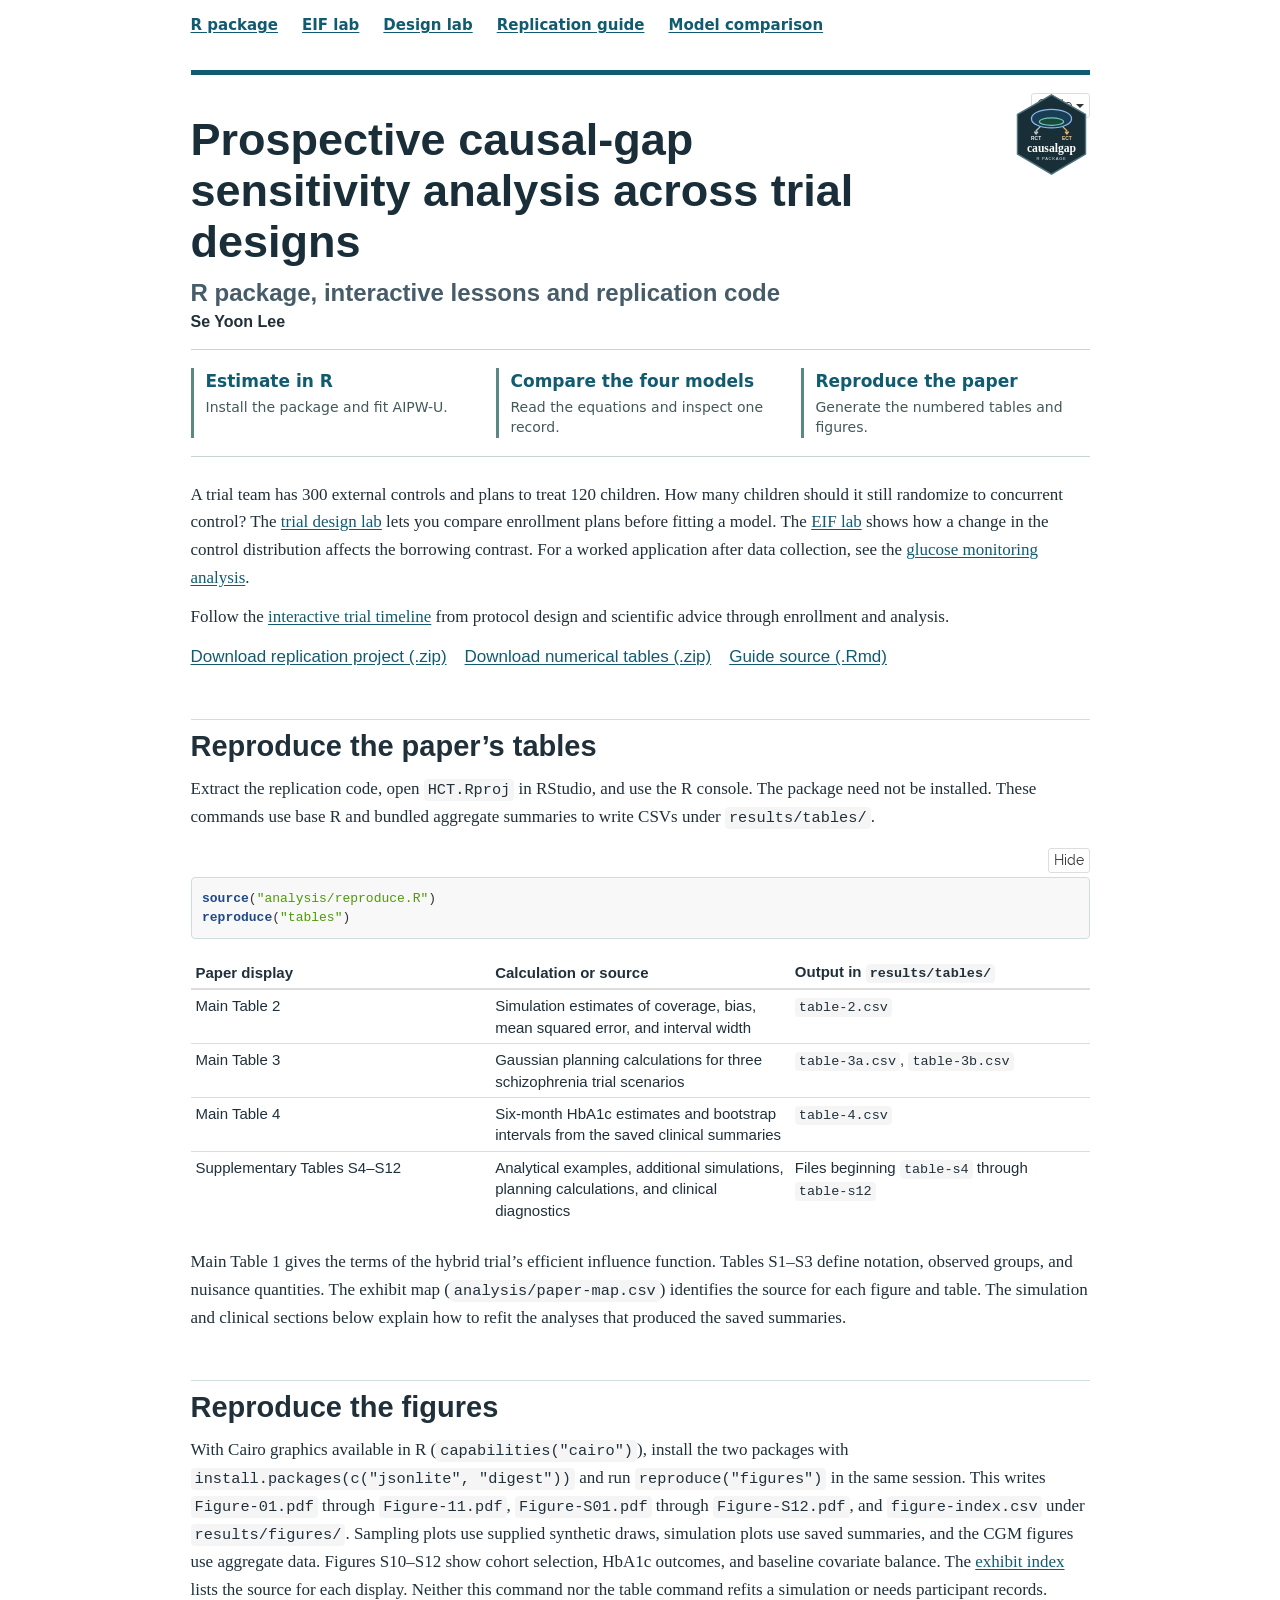
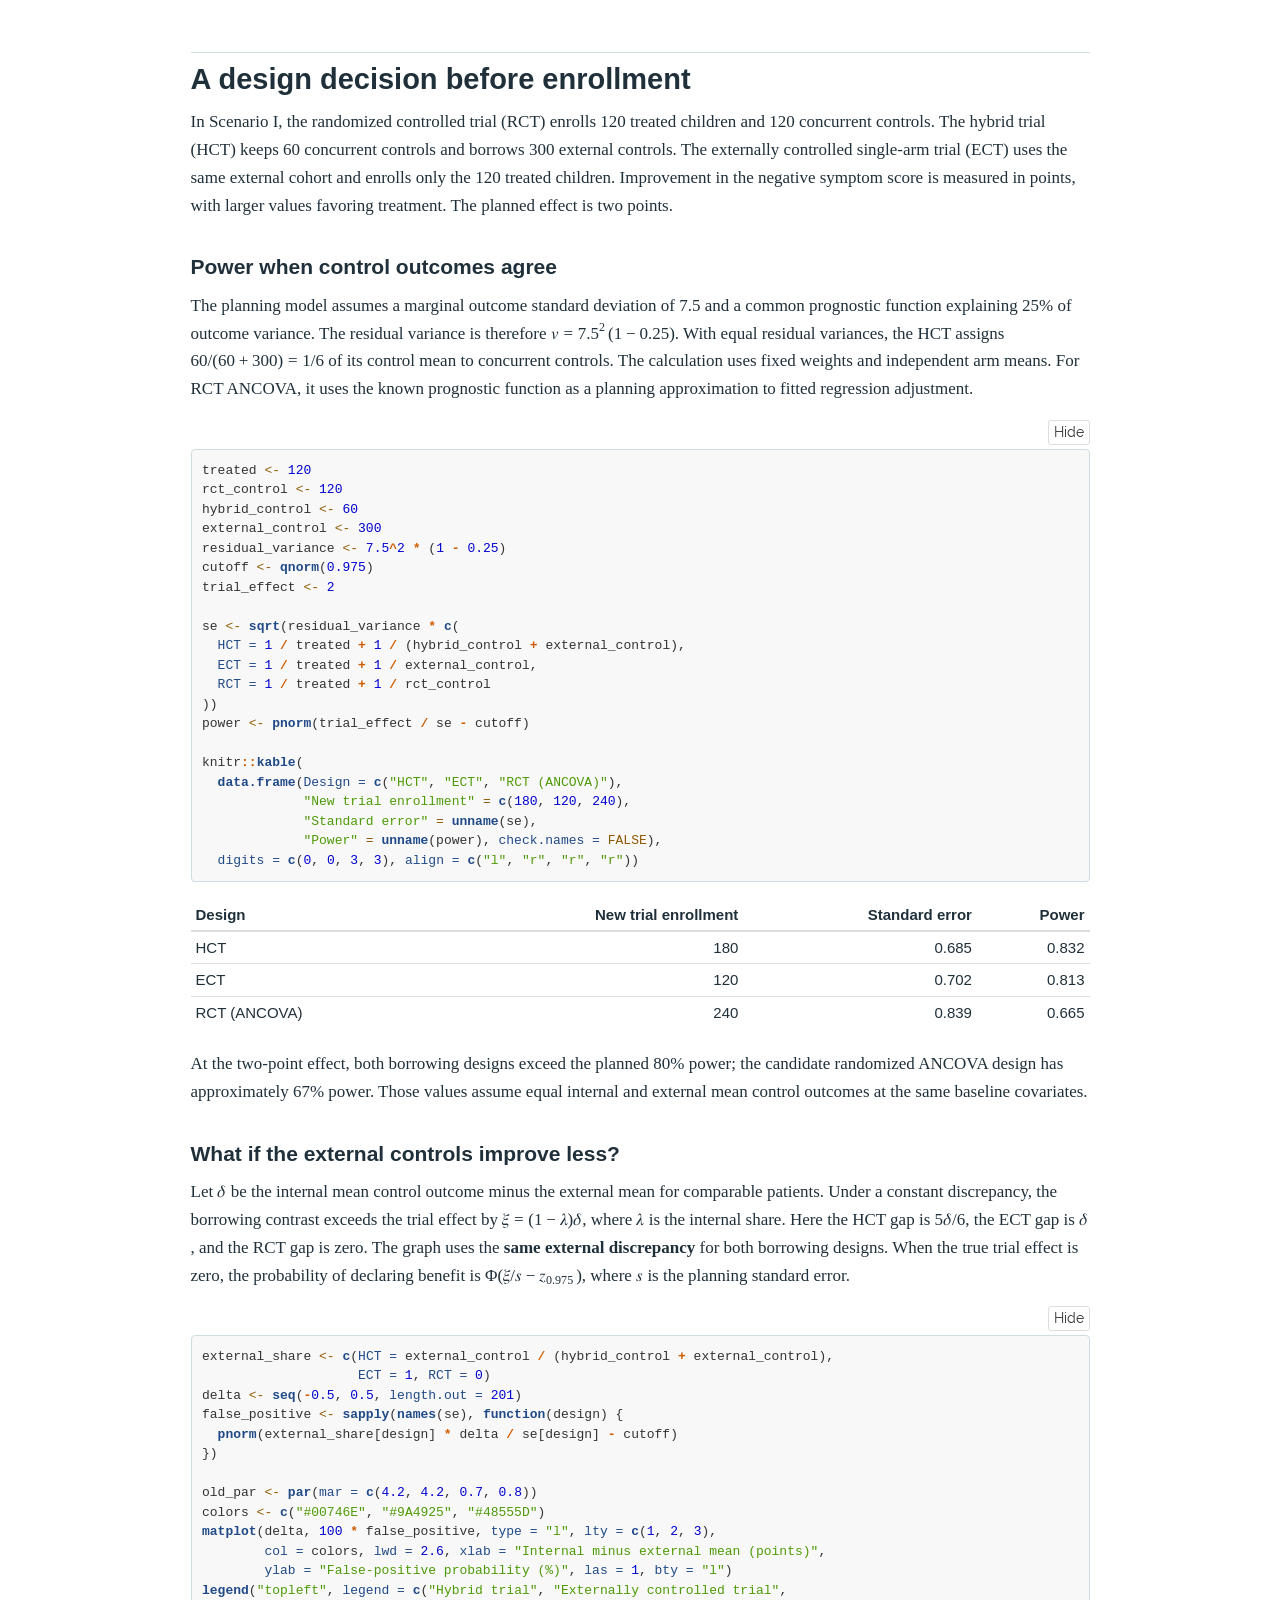
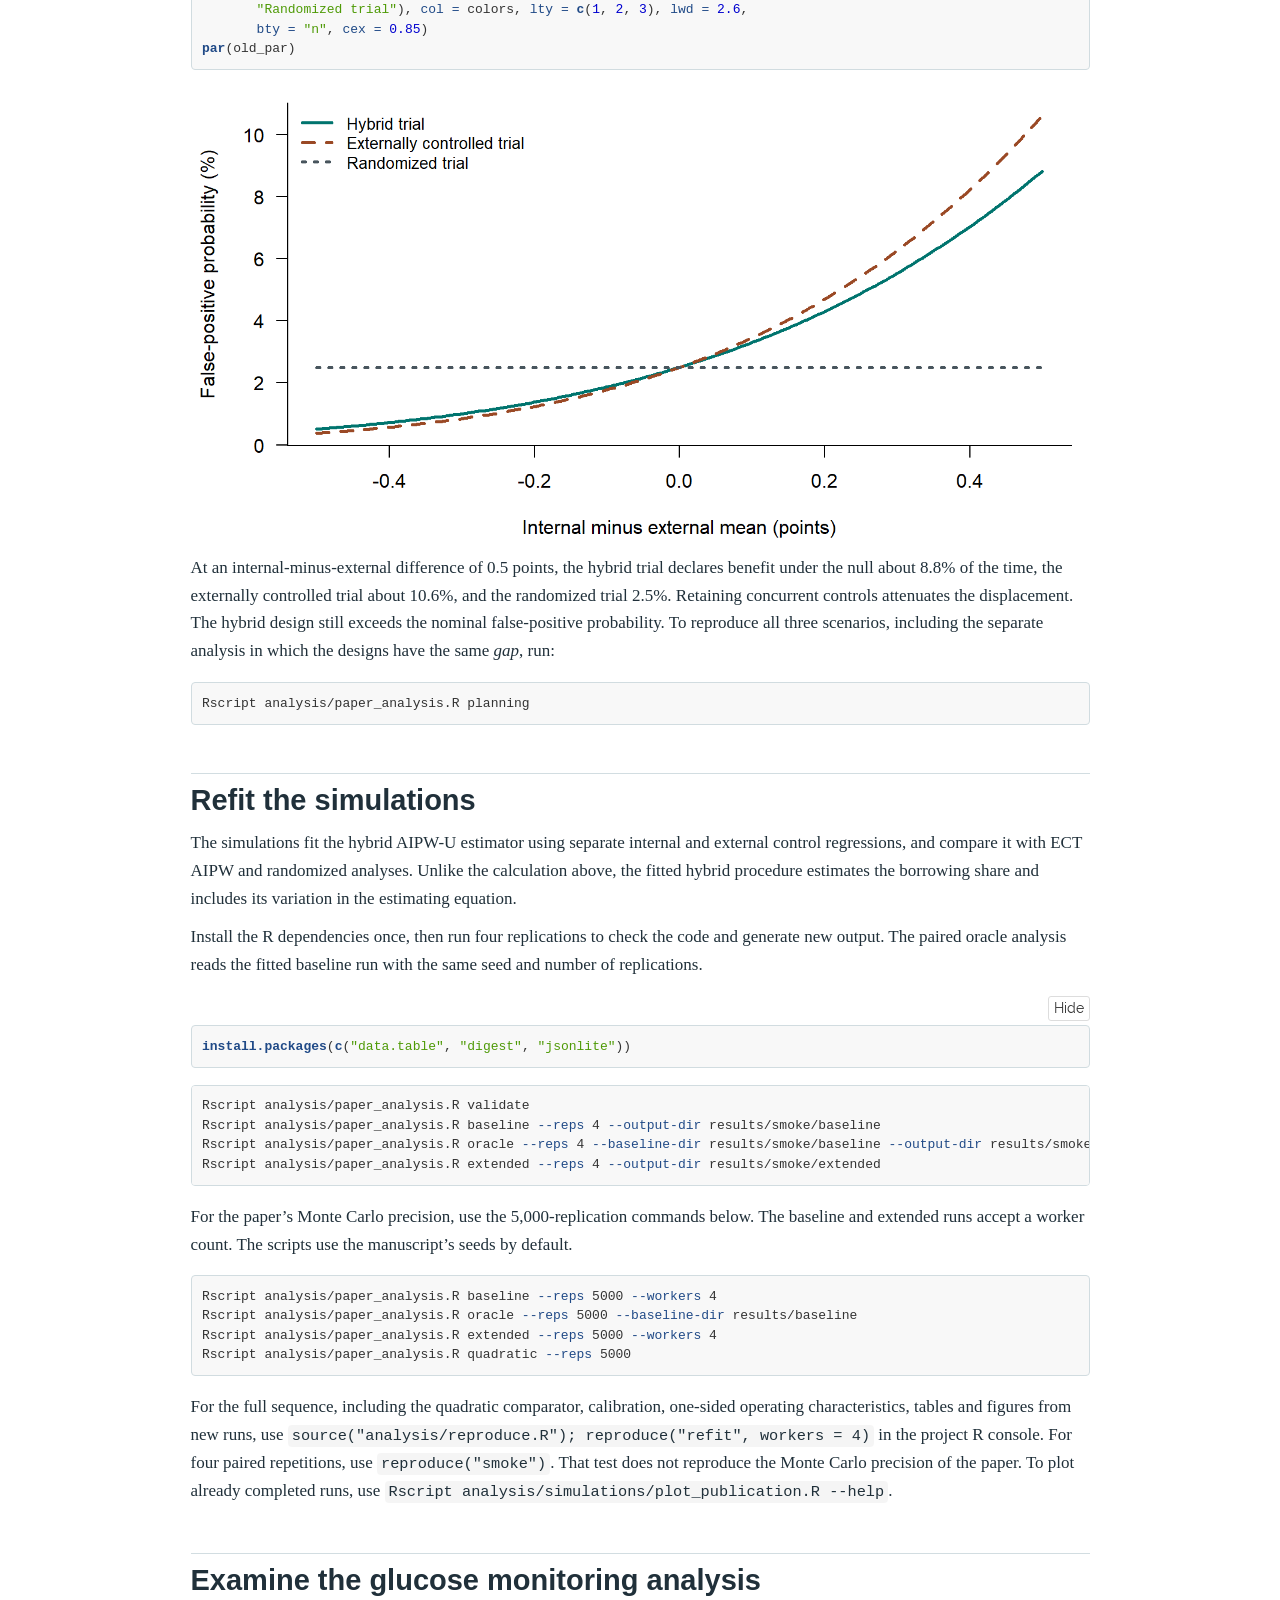
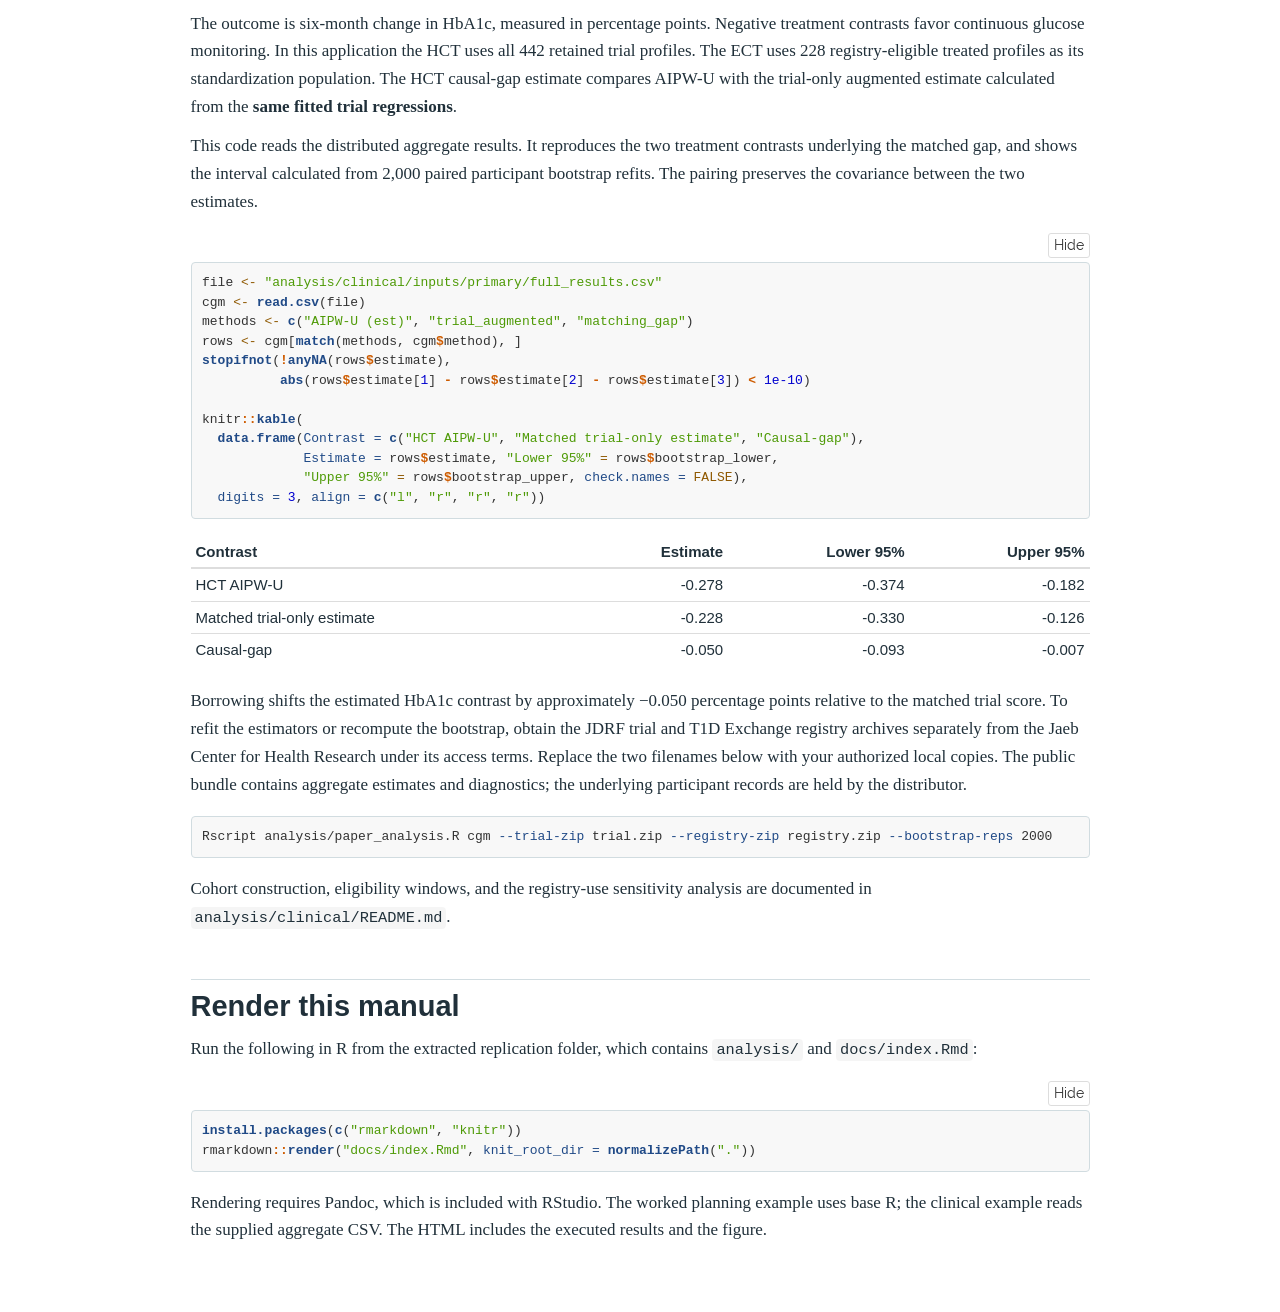
==== commit 6d21bf18: "Illustrate hybrid borrowing and link each trial stage and model region" ====
--- a/docs/index.html
+++ b/docs/index.html
@@ -589,6 +589,7 @@
 distribution affects the borrowing contrast. For a worked application
 after data collection, see the <a href="#examine-the-glucose-monitoring-analysis">glucose monitoring
 analysis</a>.</p>
+<p>Follow the <a href="trial-workflow.html">interactive trial timeline</a> from protocol design and scientific advice through enrollment and analysis.</p>
 <div class="navlinks">
 <a href="replication-source.zip" download>Download replication project
 (.zip)</a><a href="tables.zip" download>Download numerical tables
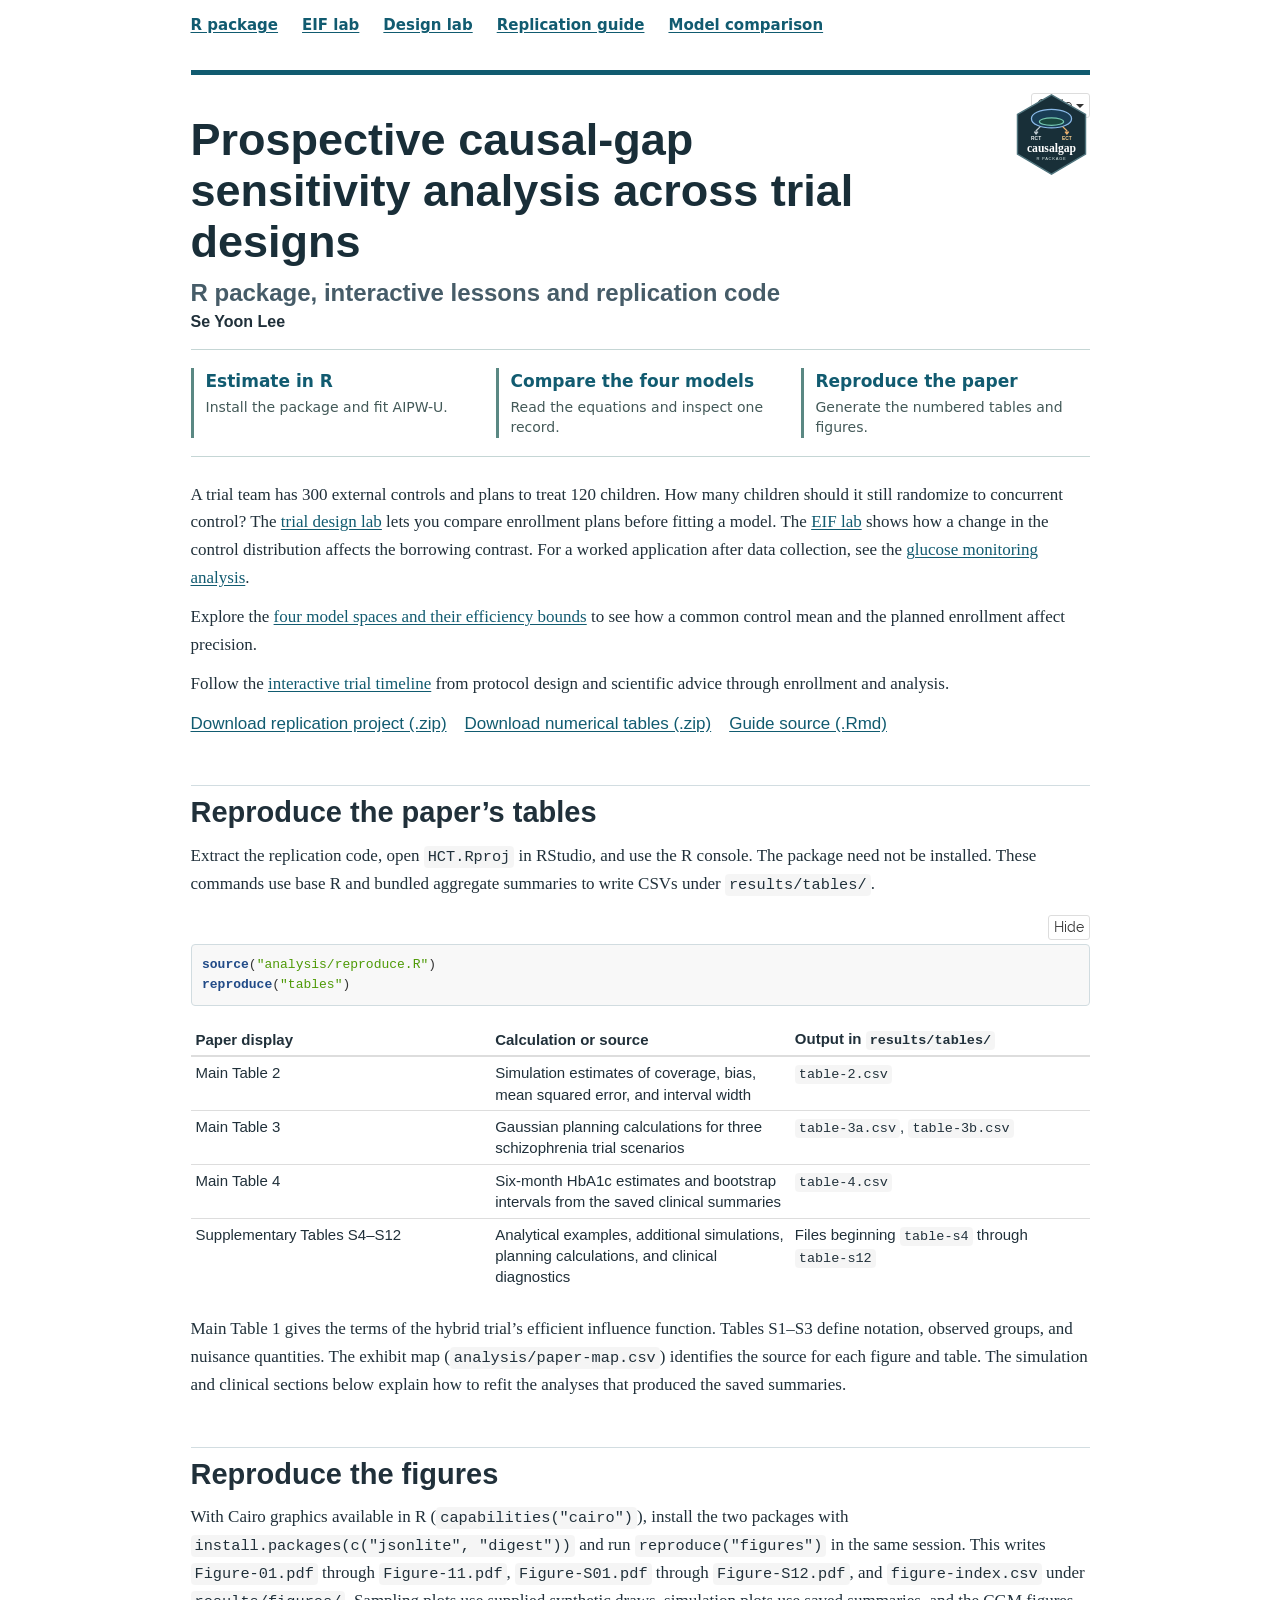
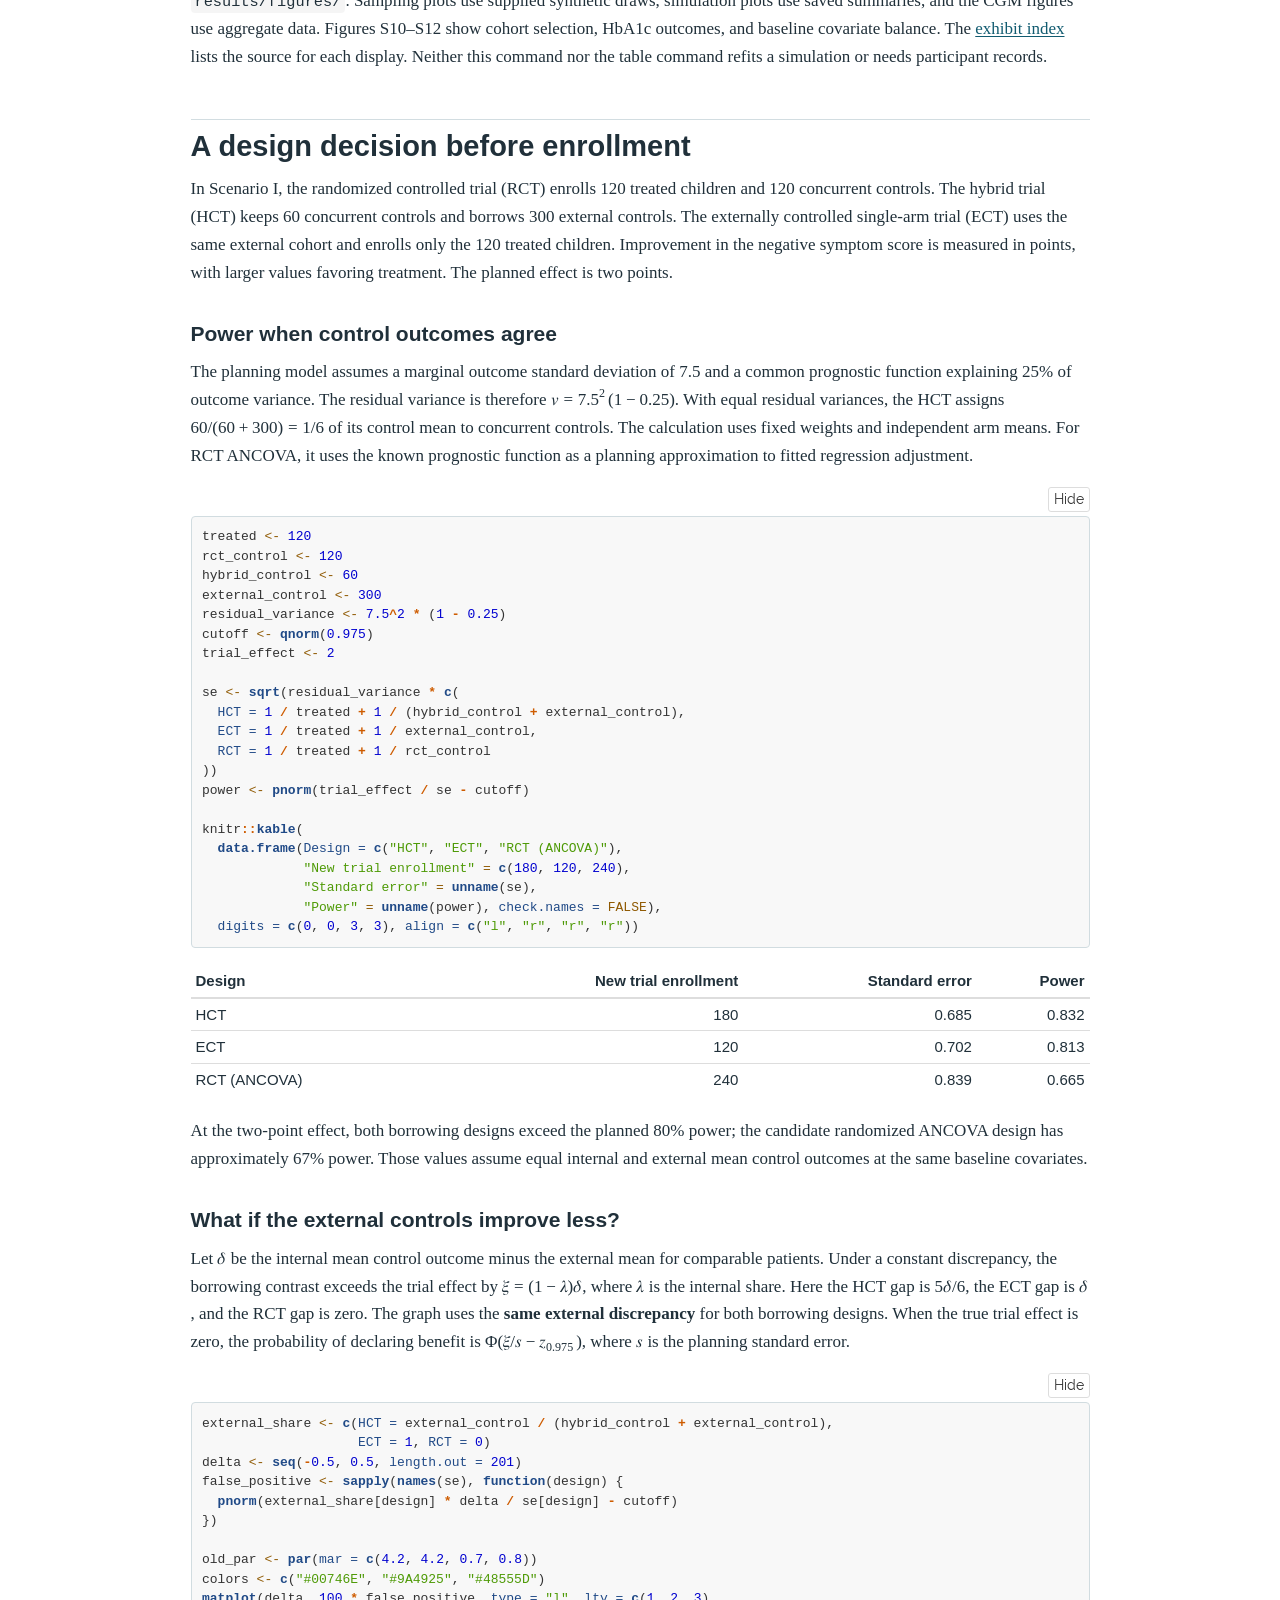
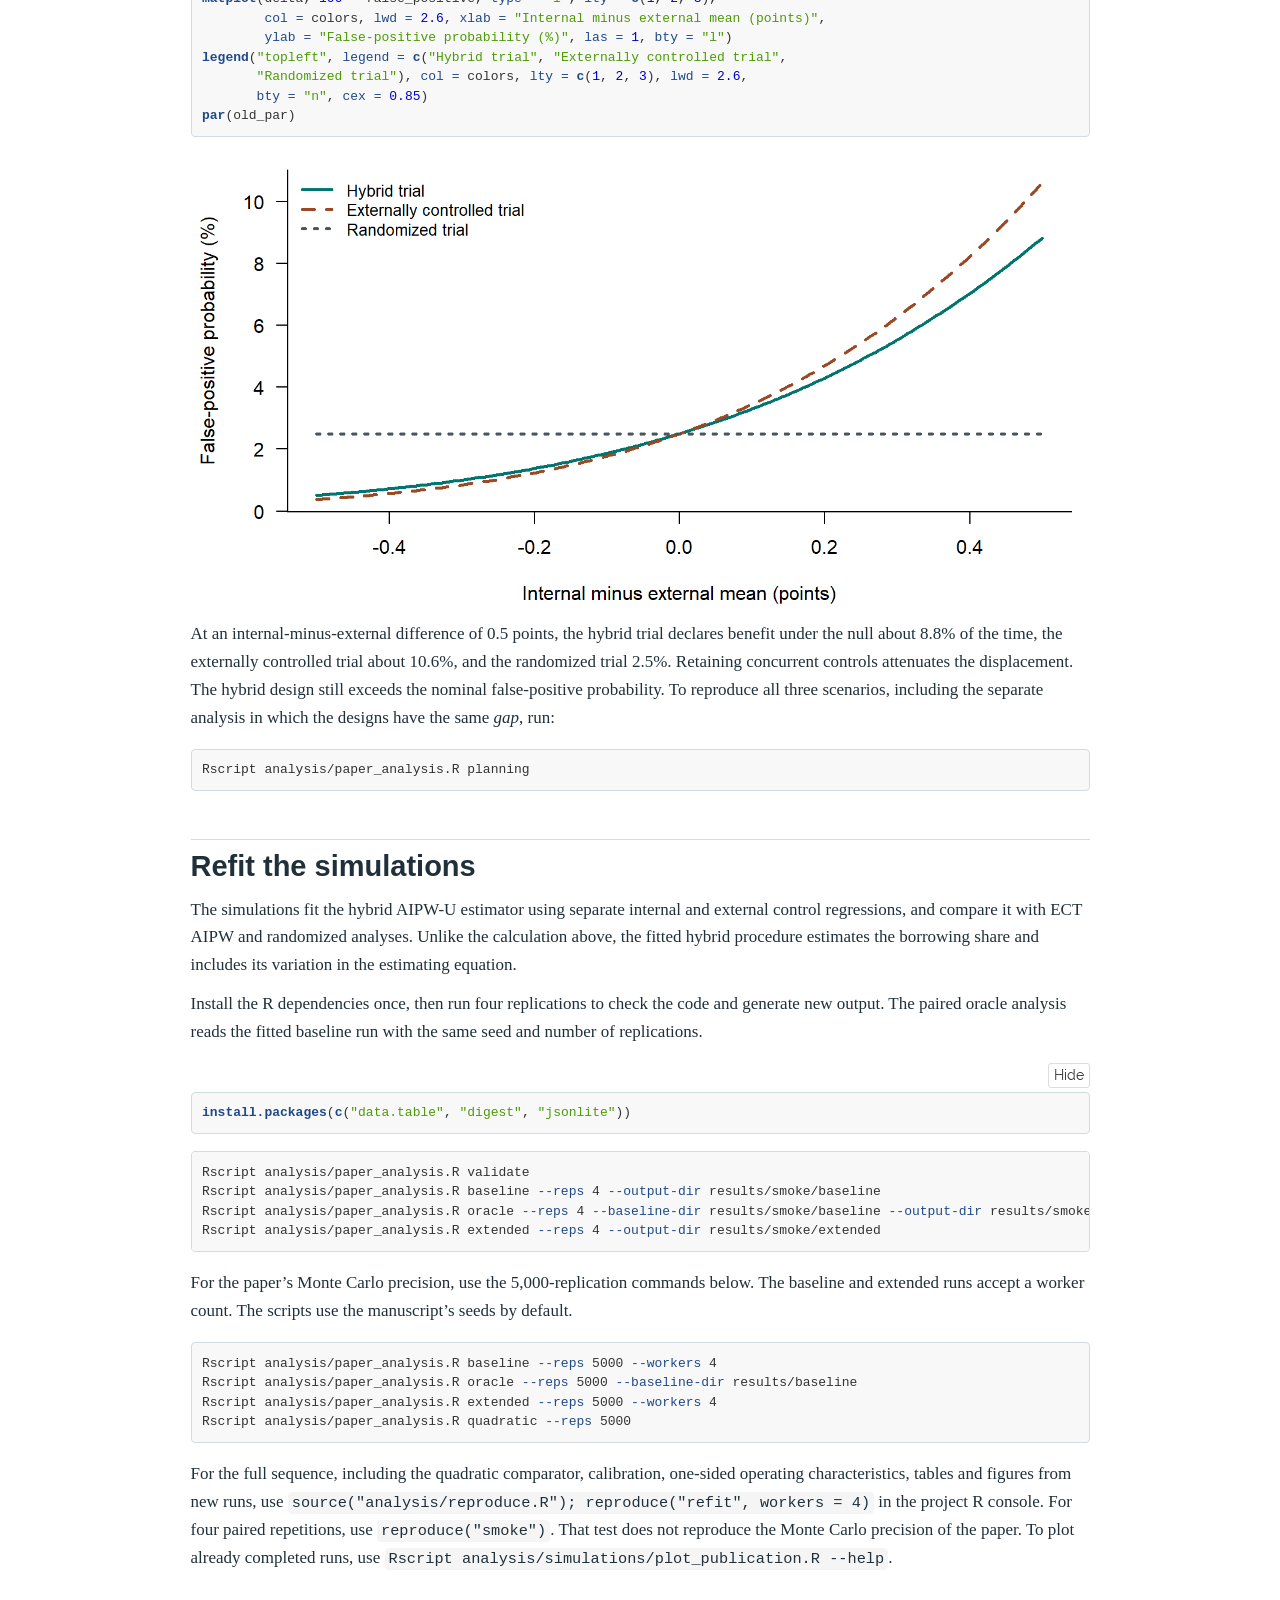
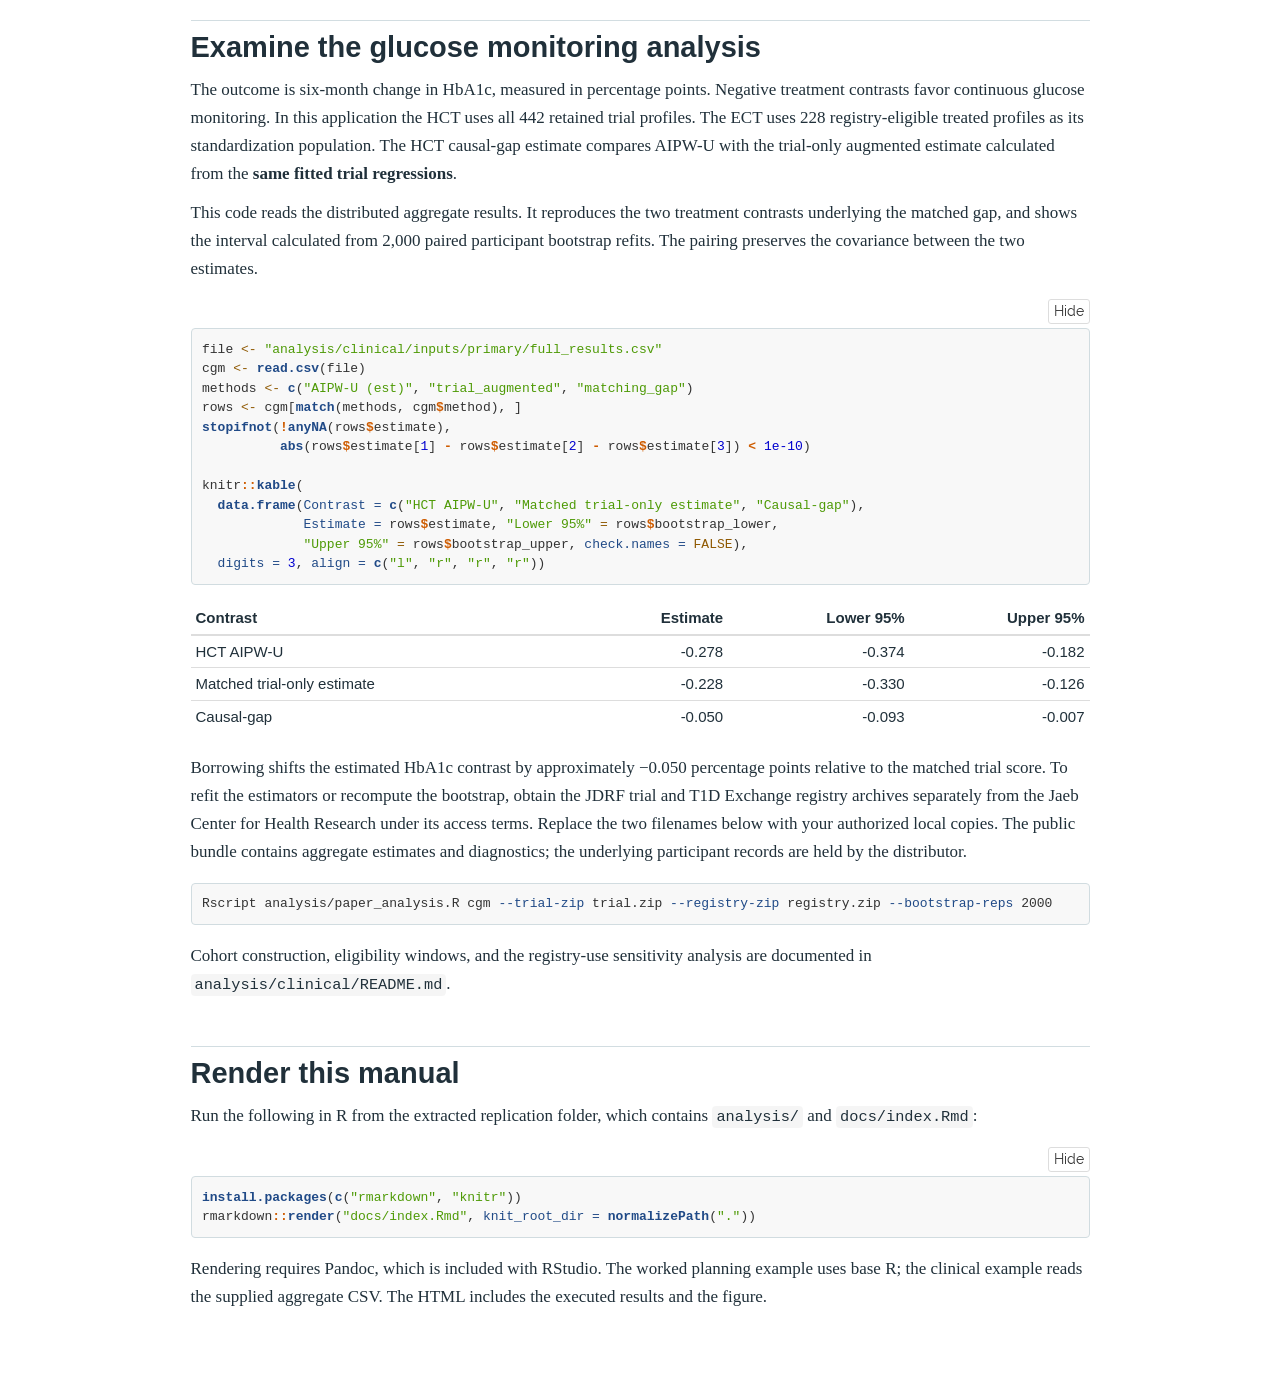
==== commit aa366376: "Illustrate the four observation laws and their efficiency bounds" ====
--- a/docs/index.html
+++ b/docs/index.html
@@ -589,6 +589,7 @@
 distribution affects the borrowing contrast. For a worked application
 after data collection, see the <a href="#examine-the-glucose-monitoring-analysis">glucose monitoring
 analysis</a>.</p>
+<p>Explore the <a href="efficiency-bounds.html">four model spaces and their efficiency bounds</a> to see how a common control mean and the planned enrollment affect precision.</p>
 <p>Follow the <a href="trial-workflow.html">interactive trial timeline</a> from protocol design and scientific advice through enrollment and analysis.</p>
 <div class="navlinks">
 <a href="replication-source.zip" download>Download replication project
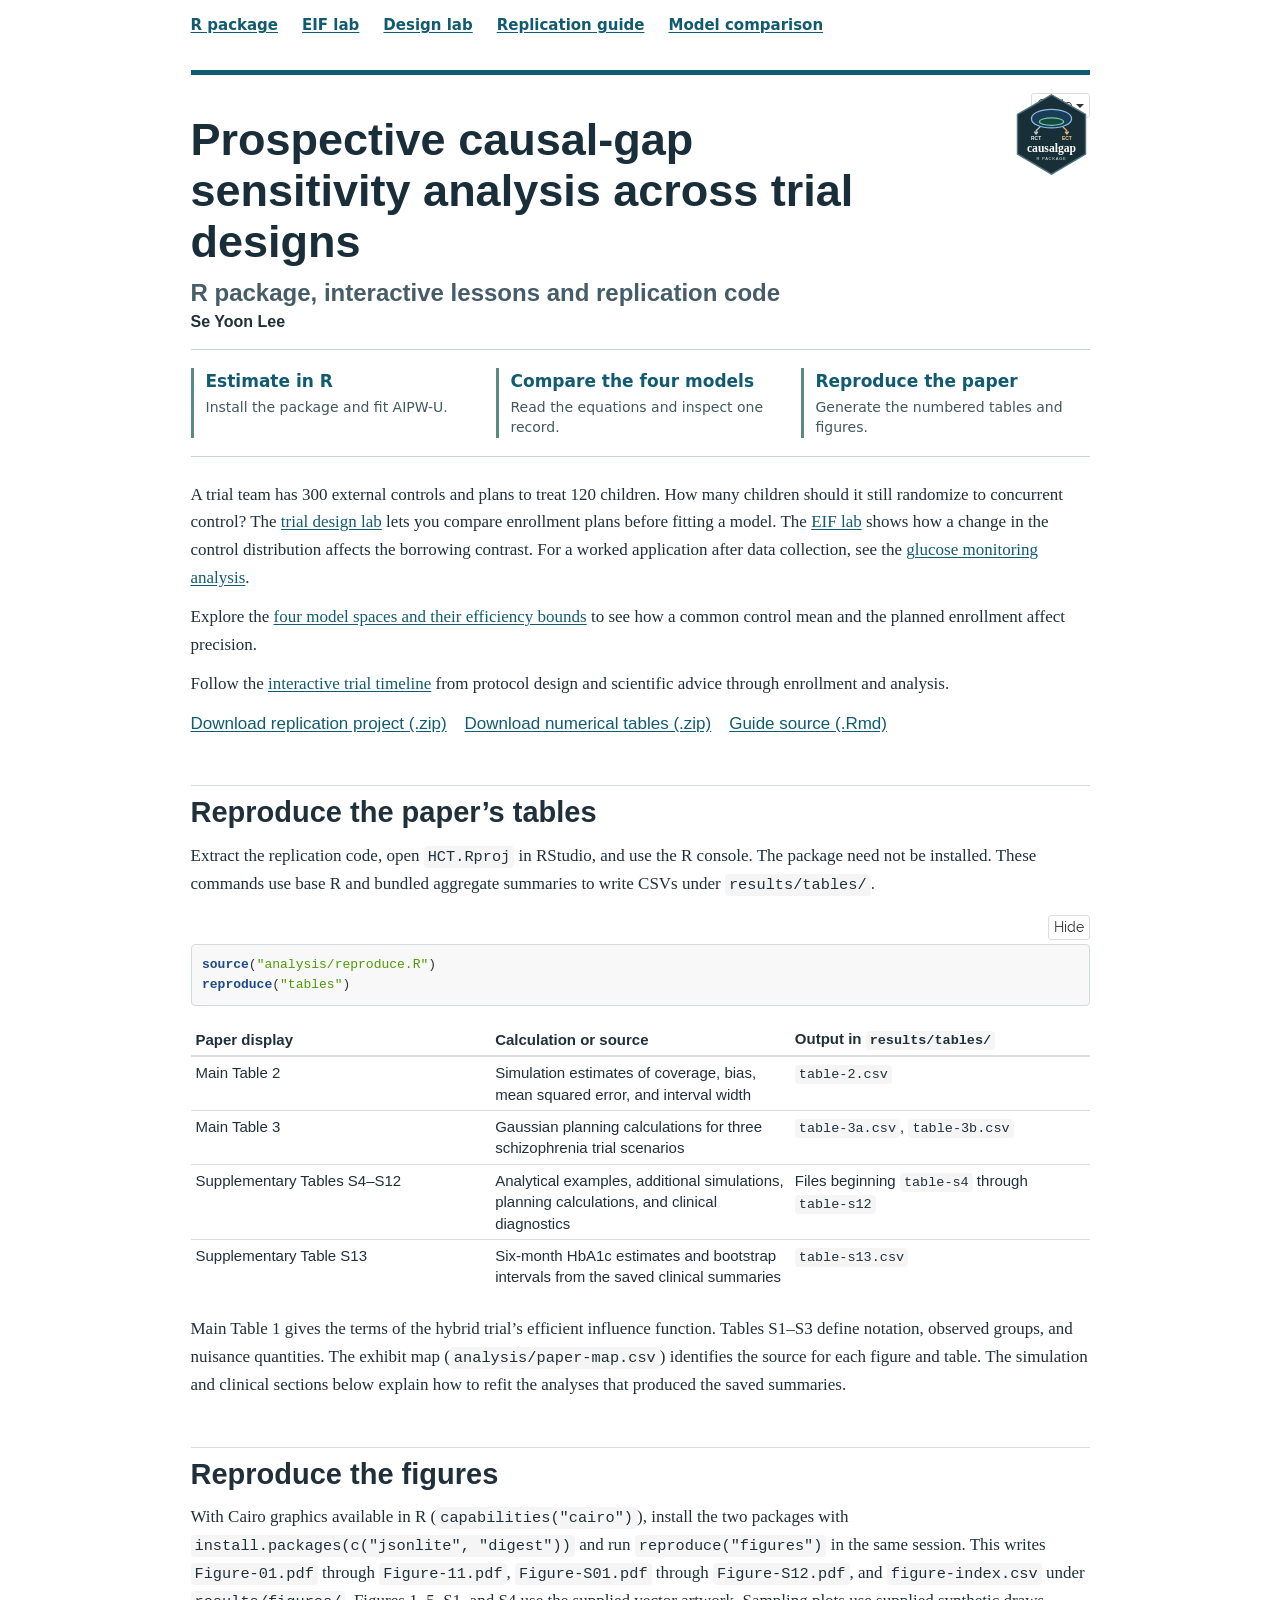
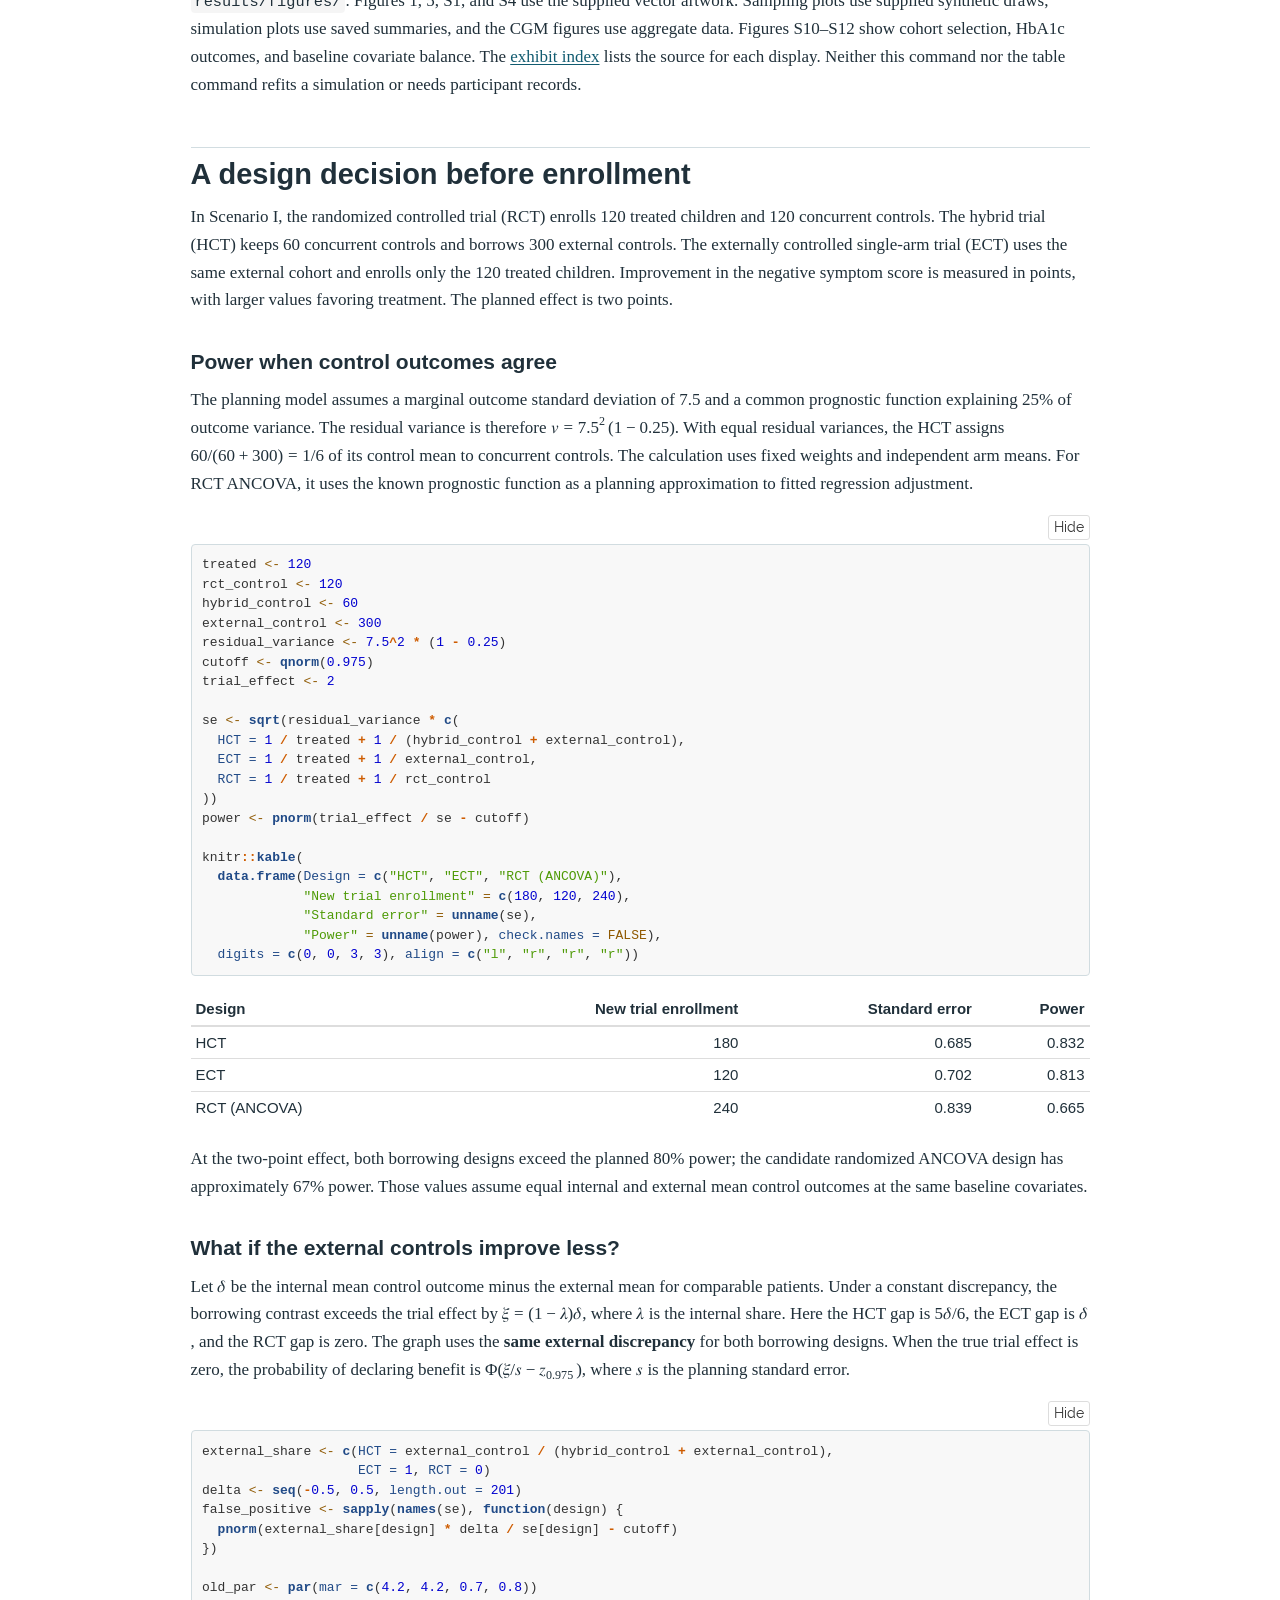
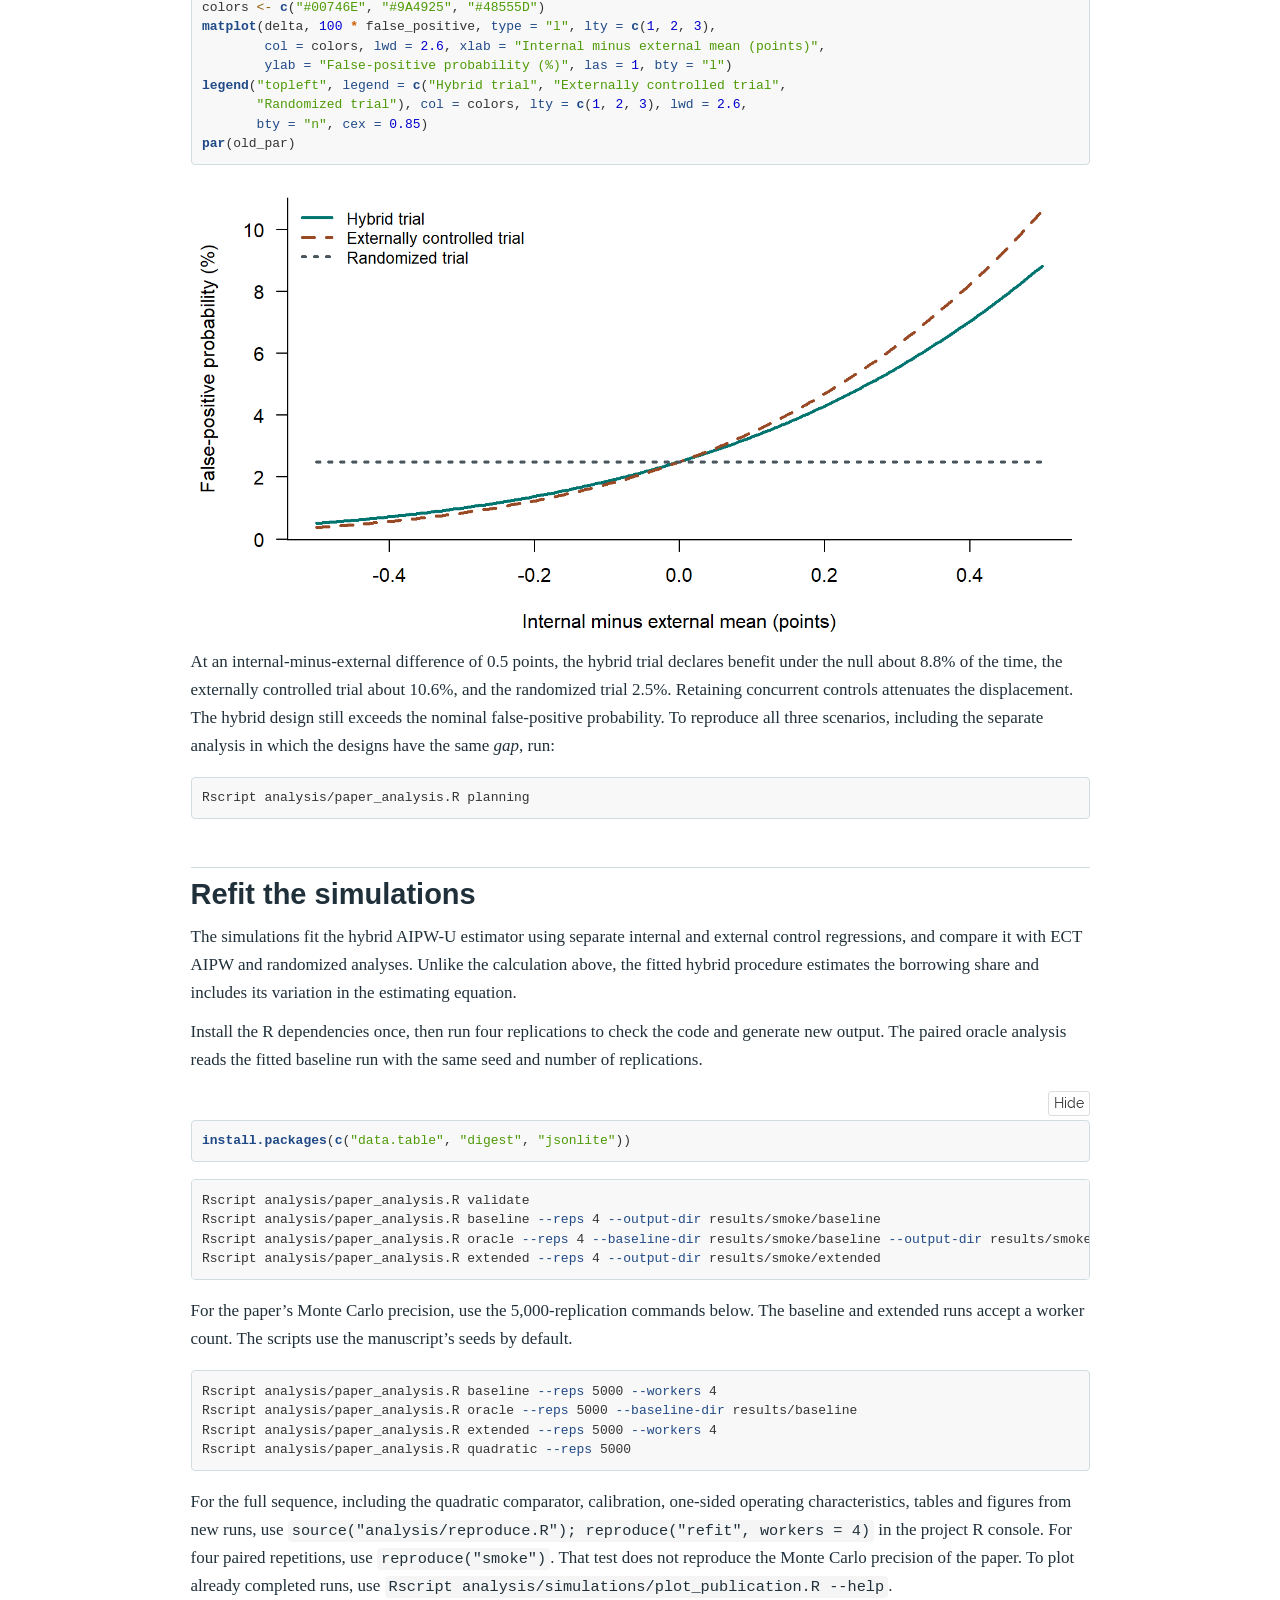
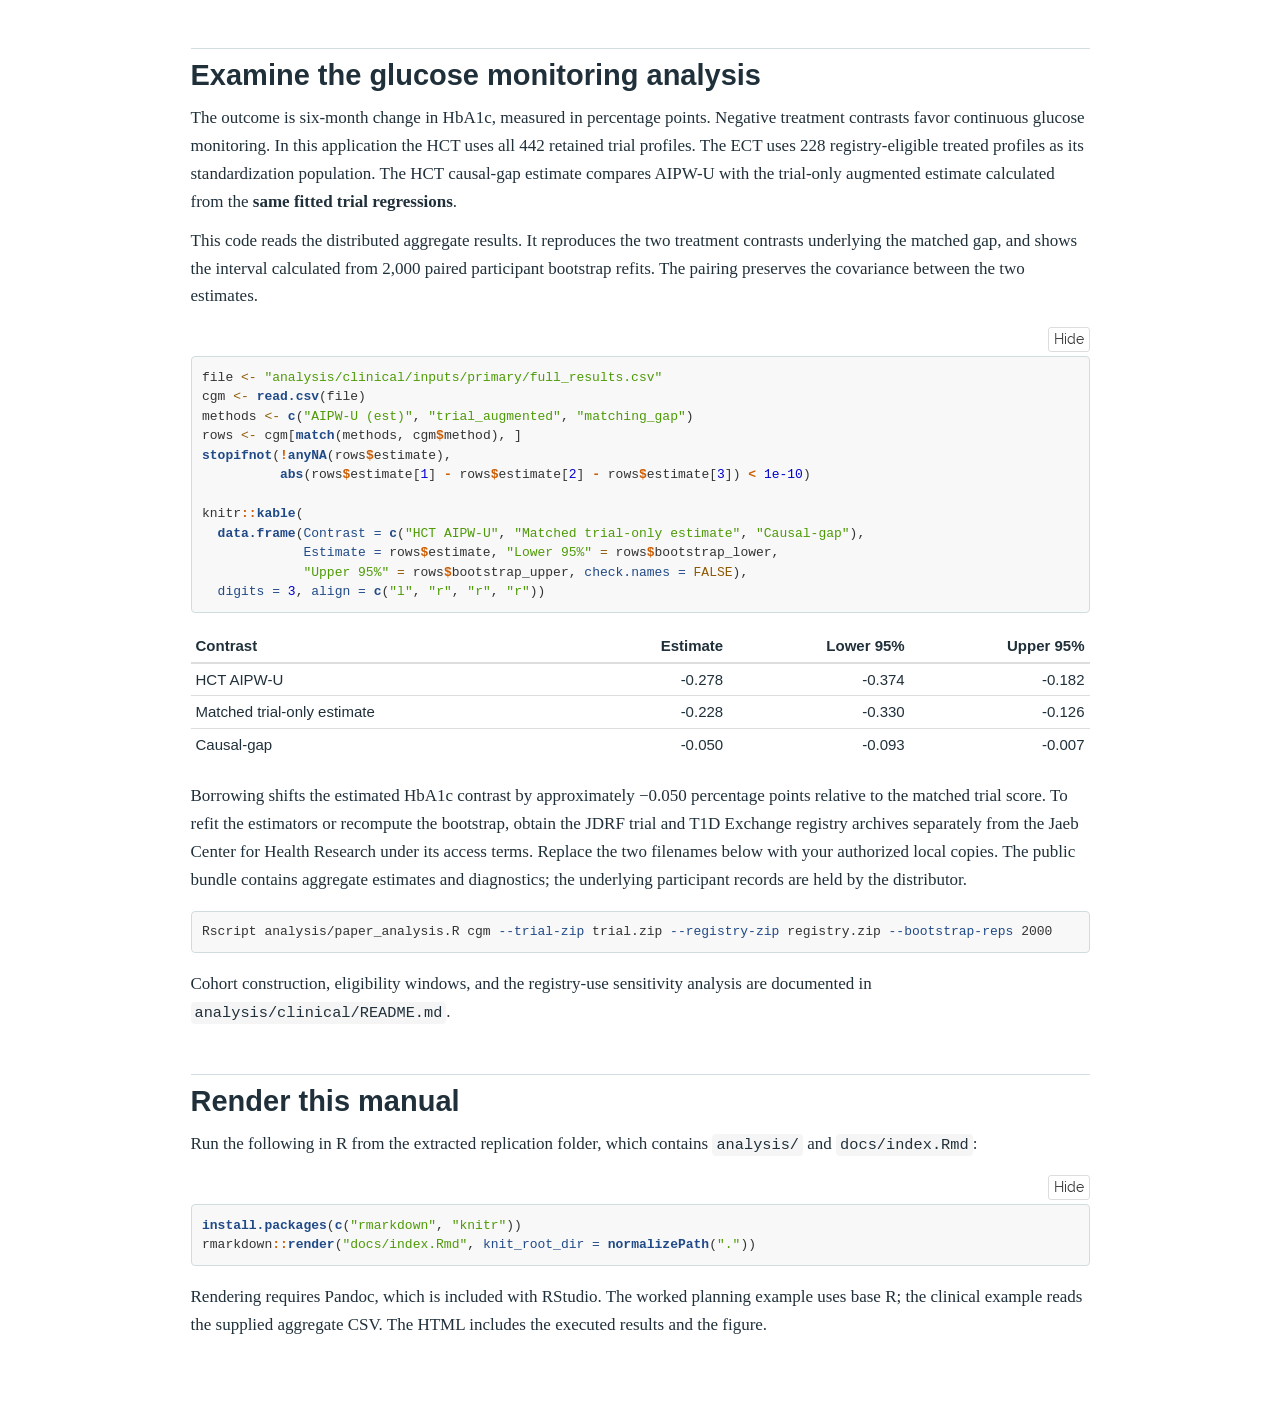
==== commit 48ab67d3: "Align trial-design displays and move clinical contrasts to Table S13" ====
--- a/docs/index.html
+++ b/docs/index.html
@@ -631,12 +631,6 @@
 <td align="left"><code>table-3a.csv</code>,
 <code>table-3b.csv</code></td>
 </tr>
-<tr class="odd">
-<td align="left">Main Table 4</td>
-<td align="left">Six-month HbA1c estimates and bootstrap intervals from
-the saved clinical summaries</td>
-<td align="left"><code>table-4.csv</code></td>
-</tr>
 <tr class="even">
 <td align="left">Supplementary Tables S4–S12</td>
 <td align="left">Analytical examples, additional simulations, planning
@@ -644,6 +638,12 @@
 <td align="left">Files beginning <code>table-s4</code> through
 <code>table-s12</code></td>
 </tr>
+<tr class="odd">
+<td align="left">Supplementary Table S13</td>
+<td align="left">Six-month HbA1c estimates and bootstrap intervals from
+the saved clinical summaries</td>
+<td align="left"><code>table-s13.csv</code></td>
+</tr>
 </tbody>
 </table>
 <p>Main Table 1 gives the terms of the hybrid trial’s efficient
@@ -662,7 +662,7 @@
 <code>Figure-01.pdf</code> through <code>Figure-11.pdf</code>,
 <code>Figure-S01.pdf</code> through <code>Figure-S12.pdf</code>, and
 <code>figure-index.csv</code> under <code>results/figures/</code>.
-Sampling plots use supplied synthetic draws, simulation plots use saved
+Figures 1, 5, S1, and S4 use the supplied vector artwork. Sampling plots use supplied synthetic draws, simulation plots use saved
 summaries, and the CGM figures use aggregate data. Figures S10–S12 show cohort selection, HbA1c outcomes, and baseline covariate balance. The <a href="https://github.com/yain22/Unified_Semiparametric_HCT/blob/main/analysis/paper-map.csv">exhibit
 index</a> lists the source for each display. Neither this command nor
 the table command refits a simulation or needs participant records.</p>
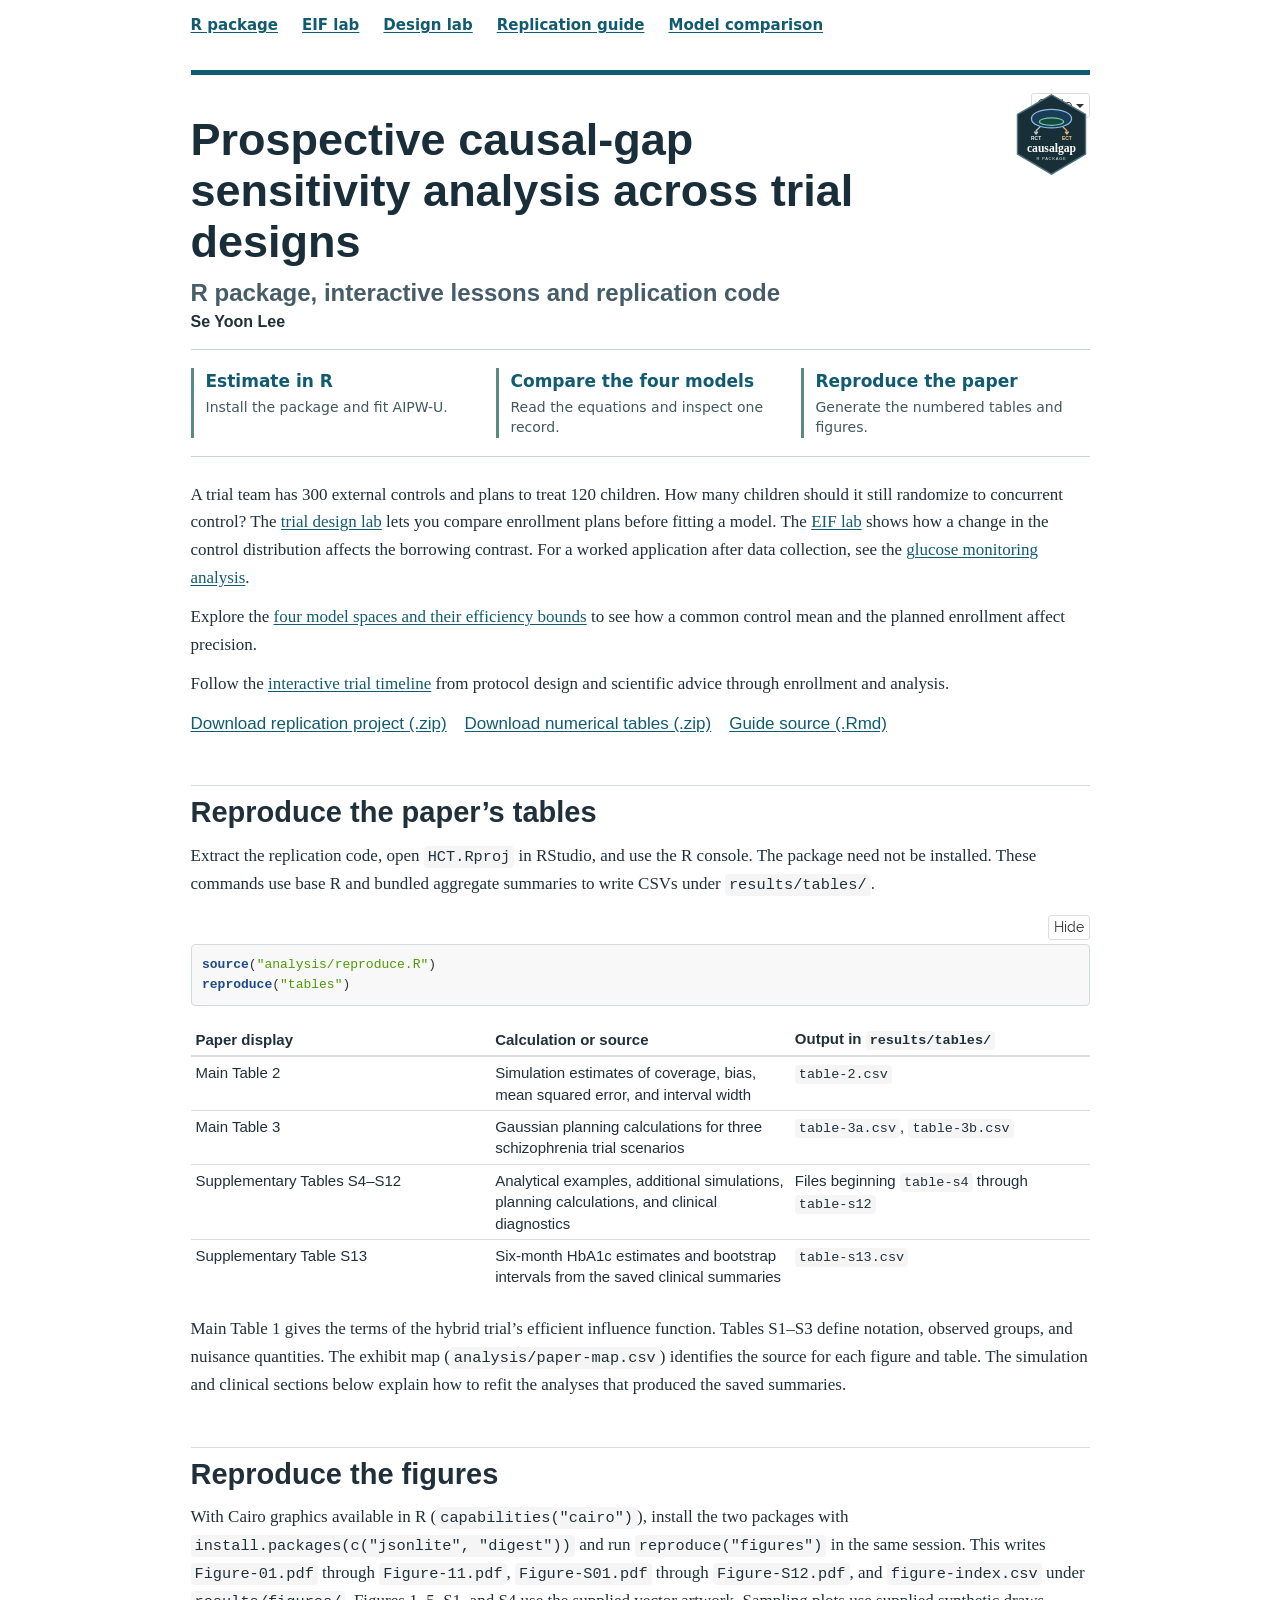
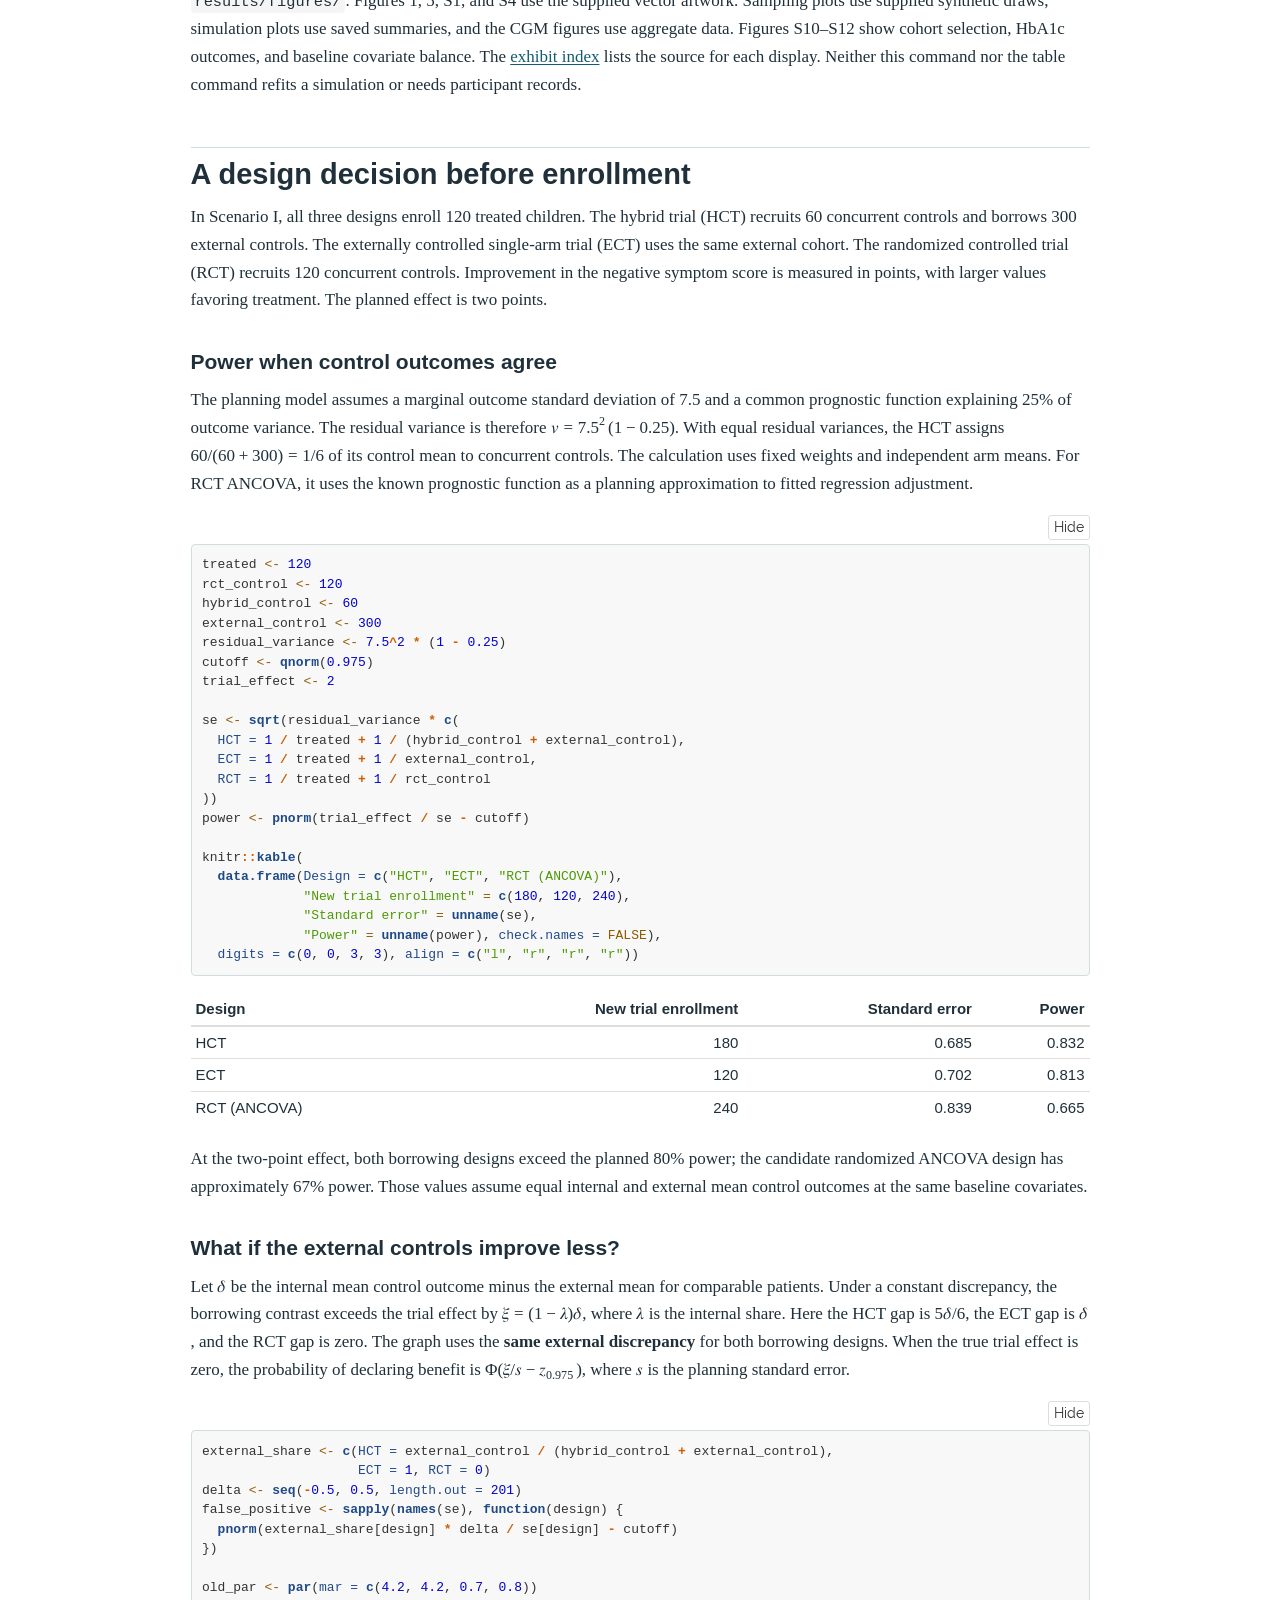
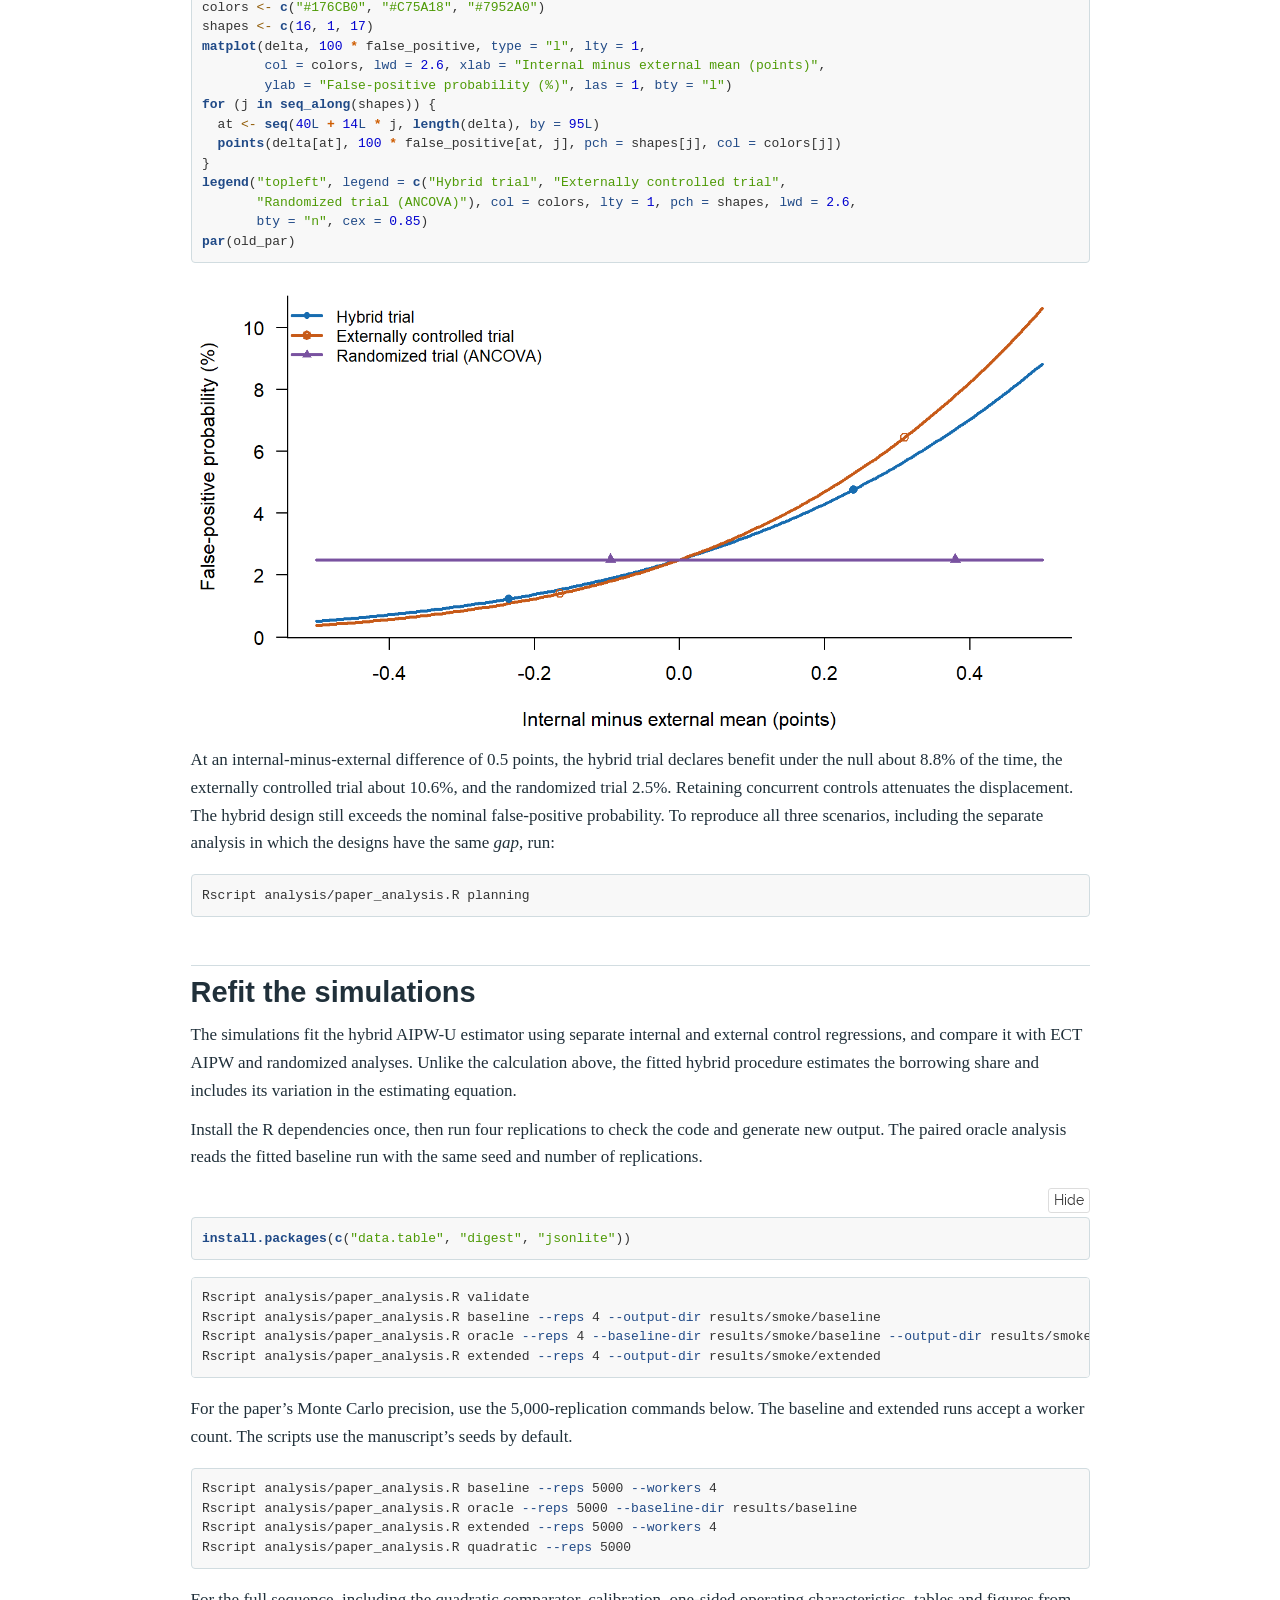
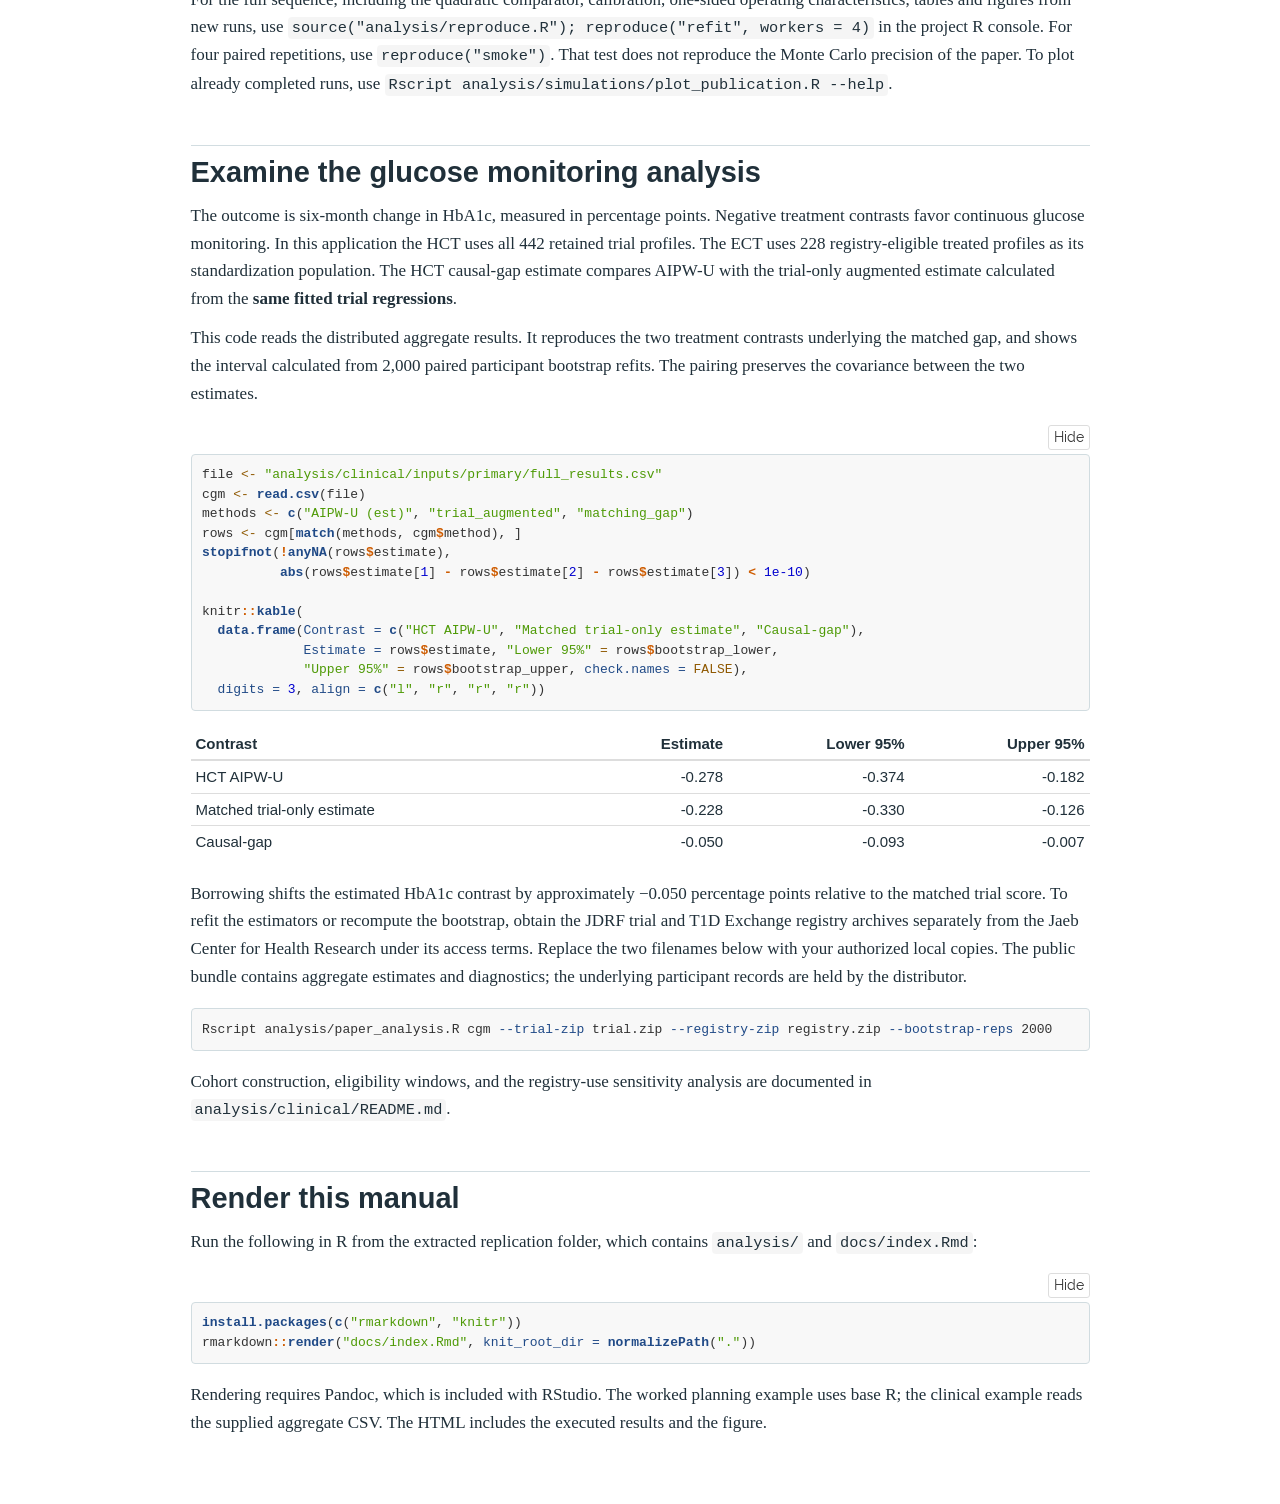
==== commit 49b0567d: "Match the interactive trial comparisons to manuscript design order" ====
--- a/docs/index.html
+++ b/docs/index.html
@@ -589,8 +589,12 @@
 distribution affects the borrowing contrast. For a worked application
 after data collection, see the <a href="#examine-the-glucose-monitoring-analysis">glucose monitoring
 analysis</a>.</p>
-<p>Explore the <a href="efficiency-bounds.html">four model spaces and their efficiency bounds</a> to see how a common control mean and the planned enrollment affect precision.</p>
-<p>Follow the <a href="trial-workflow.html">interactive trial timeline</a> from protocol design and scientific advice through enrollment and analysis.</p>
+<p>Explore the <a href="efficiency-bounds.html">four model spaces and
+their efficiency bounds</a> to see how a common control mean and the
+planned enrollment affect precision.</p>
+<p>Follow the <a href="trial-workflow.html">interactive trial
+timeline</a> from protocol design and scientific advice through
+enrollment and analysis.</p>
 <div class="navlinks">
 <a href="replication-source.zip" download>Download replication project
 (.zip)</a><a href="tables.zip" download>Download numerical tables
@@ -631,14 +635,14 @@
 <td align="left"><code>table-3a.csv</code>,
 <code>table-3b.csv</code></td>
 </tr>
-<tr class="even">
+<tr class="odd">
 <td align="left">Supplementary Tables S4–S12</td>
 <td align="left">Analytical examples, additional simulations, planning
 calculations, and clinical diagnostics</td>
 <td align="left">Files beginning <code>table-s4</code> through
 <code>table-s12</code></td>
 </tr>
-<tr class="odd">
+<tr class="even">
 <td align="left">Supplementary Table S13</td>
 <td align="left">Six-month HbA1c estimates and bootstrap intervals from
 the saved clinical summaries</td>
@@ -662,20 +666,22 @@
 <code>Figure-01.pdf</code> through <code>Figure-11.pdf</code>,
 <code>Figure-S01.pdf</code> through <code>Figure-S12.pdf</code>, and
 <code>figure-index.csv</code> under <code>results/figures/</code>.
-Figures 1, 5, S1, and S4 use the supplied vector artwork. Sampling plots use supplied synthetic draws, simulation plots use saved
-summaries, and the CGM figures use aggregate data. Figures S10–S12 show cohort selection, HbA1c outcomes, and baseline covariate balance. The <a href="https://github.com/yain22/Unified_Semiparametric_HCT/blob/main/analysis/paper-map.csv">exhibit
+Figures 1, 5, S1, and S4 use the supplied vector artwork. Sampling plots
+use supplied synthetic draws, simulation plots use saved summaries, and
+the CGM figures use aggregate data. Figures S10–S12 show cohort
+selection, HbA1c outcomes, and baseline covariate balance. The <a href="https://github.com/yain22/Unified_Semiparametric_HCT/blob/main/analysis/paper-map.csv">exhibit
 index</a> lists the source for each display. Neither this command nor
 the table command refits a simulation or needs participant records.</p>
 </div>
 <div id="a-design-decision-before-enrollment" class="section level1">
 <h1>A design decision before enrollment</h1>
-<p>In Scenario I, the randomized controlled trial (RCT) enrolls 120
-treated children and 120 concurrent controls. The hybrid trial (HCT)
-keeps 60 concurrent controls and borrows 300 external controls. The
-externally controlled single-arm trial (ECT) uses the same external
-cohort and enrolls only the 120 treated children. Improvement in the
-negative symptom score is measured in points, with larger values
-favoring treatment. The planned effect is two points.</p>
+<p>In Scenario I, all three designs enroll 120 treated children. The
+hybrid trial (HCT) recruits 60 concurrent controls and borrows 300
+external controls. The externally controlled single-arm trial (ECT) uses
+the same external cohort. The randomized controlled trial (RCT) recruits
+120 concurrent controls. Improvement in the negative symptom score is
+measured in points, with larger values favoring treatment. The planned
+effect is two points.</p>
 <div id="power-when-control-outcomes-agree" class="section level2">
 <h2>Power when control outcomes agree</h2>
 <p>The planning model assumes a marginal outcome standard deviation of
@@ -773,15 +779,20 @@
 <span id="cb3-6"><a href="#cb3-6" tabindex="-1"></a>})</span>
 <span id="cb3-7"><a href="#cb3-7" tabindex="-1"></a></span>
 <span id="cb3-8"><a href="#cb3-8" tabindex="-1"></a>old_par <span class="ot">&lt;-</span> <span class="fu">par</span>(<span class="at">mar =</span> <span class="fu">c</span>(<span class="fl">4.2</span>, <span class="fl">4.2</span>, <span class="fl">0.7</span>, <span class="fl">0.8</span>))</span>
-<span id="cb3-9"><a href="#cb3-9" tabindex="-1"></a>colors <span class="ot">&lt;-</span> <span class="fu">c</span>(<span class="st">&quot;#00746E&quot;</span>, <span class="st">&quot;#9A4925&quot;</span>, <span class="st">&quot;#48555D&quot;</span>)</span>
-<span id="cb3-10"><a href="#cb3-10" tabindex="-1"></a><span class="fu">matplot</span>(delta, <span class="dv">100</span> <span class="sc">*</span> false_positive, <span class="at">type =</span> <span class="st">&quot;l&quot;</span>, <span class="at">lty =</span> <span class="fu">c</span>(<span class="dv">1</span>, <span class="dv">2</span>, <span class="dv">3</span>),</span>
-<span id="cb3-11"><a href="#cb3-11" tabindex="-1"></a>        <span class="at">col =</span> colors, <span class="at">lwd =</span> <span class="fl">2.6</span>, <span class="at">xlab =</span> <span class="st">&quot;Internal minus external mean (points)&quot;</span>,</span>
-<span id="cb3-12"><a href="#cb3-12" tabindex="-1"></a>        <span class="at">ylab =</span> <span class="st">&quot;False-positive probability (%)&quot;</span>, <span class="at">las =</span> <span class="dv">1</span>, <span class="at">bty =</span> <span class="st">&quot;l&quot;</span>)</span>
-<span id="cb3-13"><a href="#cb3-13" tabindex="-1"></a><span class="fu">legend</span>(<span class="st">&quot;topleft&quot;</span>, <span class="at">legend =</span> <span class="fu">c</span>(<span class="st">&quot;Hybrid trial&quot;</span>, <span class="st">&quot;Externally controlled trial&quot;</span>,</span>
-<span id="cb3-14"><a href="#cb3-14" tabindex="-1"></a>       <span class="st">&quot;Randomized trial&quot;</span>), <span class="at">col =</span> colors, <span class="at">lty =</span> <span class="fu">c</span>(<span class="dv">1</span>, <span class="dv">2</span>, <span class="dv">3</span>), <span class="at">lwd =</span> <span class="fl">2.6</span>,</span>
-<span id="cb3-15"><a href="#cb3-15" tabindex="-1"></a>       <span class="at">bty =</span> <span class="st">&quot;n&quot;</span>, <span class="at">cex =</span> <span class="fl">0.85</span>)</span>
-<span id="cb3-16"><a href="#cb3-16" tabindex="-1"></a><span class="fu">par</span>(old_par)</span></code></pre></div>
-<p><img role="img" aria-label="Under the trial null, rejection increases faster for the externally controlled design than for the hybrid design as the internal minus external difference increases. The randomized design stays at 2.5 percent." src="[data-uri]" alt="Under the trial null, rejection increases faster for the externally controlled design than for the hybrid design as the internal minus external difference increases. The randomized design stays at 2.5 percent." width="100%" style="display: block; margin: auto;" /></p>
+<span id="cb3-9"><a href="#cb3-9" tabindex="-1"></a>colors <span class="ot">&lt;-</span> <span class="fu">c</span>(<span class="st">&quot;#176CB0&quot;</span>, <span class="st">&quot;#C75A18&quot;</span>, <span class="st">&quot;#7952A0&quot;</span>)</span>
+<span id="cb3-10"><a href="#cb3-10" tabindex="-1"></a>shapes <span class="ot">&lt;-</span> <span class="fu">c</span>(<span class="dv">16</span>, <span class="dv">1</span>, <span class="dv">17</span>)</span>
+<span id="cb3-11"><a href="#cb3-11" tabindex="-1"></a><span class="fu">matplot</span>(delta, <span class="dv">100</span> <span class="sc">*</span> false_positive, <span class="at">type =</span> <span class="st">&quot;l&quot;</span>, <span class="at">lty =</span> <span class="dv">1</span>,</span>
+<span id="cb3-12"><a href="#cb3-12" tabindex="-1"></a>        <span class="at">col =</span> colors, <span class="at">lwd =</span> <span class="fl">2.6</span>, <span class="at">xlab =</span> <span class="st">&quot;Internal minus external mean (points)&quot;</span>,</span>
+<span id="cb3-13"><a href="#cb3-13" tabindex="-1"></a>        <span class="at">ylab =</span> <span class="st">&quot;False-positive probability (%)&quot;</span>, <span class="at">las =</span> <span class="dv">1</span>, <span class="at">bty =</span> <span class="st">&quot;l&quot;</span>)</span>
+<span id="cb3-14"><a href="#cb3-14" tabindex="-1"></a><span class="cf">for</span> (j <span class="cf">in</span> <span class="fu">seq_along</span>(shapes)) {</span>
+<span id="cb3-15"><a href="#cb3-15" tabindex="-1"></a>  at <span class="ot">&lt;-</span> <span class="fu">seq</span>(<span class="dv">40</span><span class="dt">L</span> <span class="sc">+</span> <span class="dv">14</span><span class="dt">L</span> <span class="sc">*</span> j, <span class="fu">length</span>(delta), <span class="at">by =</span> <span class="dv">95</span><span class="dt">L</span>)</span>
+<span id="cb3-16"><a href="#cb3-16" tabindex="-1"></a>  <span class="fu">points</span>(delta[at], <span class="dv">100</span> <span class="sc">*</span> false_positive[at, j], <span class="at">pch =</span> shapes[j], <span class="at">col =</span> colors[j])</span>
+<span id="cb3-17"><a href="#cb3-17" tabindex="-1"></a>}</span>
+<span id="cb3-18"><a href="#cb3-18" tabindex="-1"></a><span class="fu">legend</span>(<span class="st">&quot;topleft&quot;</span>, <span class="at">legend =</span> <span class="fu">c</span>(<span class="st">&quot;Hybrid trial&quot;</span>, <span class="st">&quot;Externally controlled trial&quot;</span>,</span>
+<span id="cb3-19"><a href="#cb3-19" tabindex="-1"></a>       <span class="st">&quot;Randomized trial (ANCOVA)&quot;</span>), <span class="at">col =</span> colors, <span class="at">lty =</span> <span class="dv">1</span>, <span class="at">pch =</span> shapes, <span class="at">lwd =</span> <span class="fl">2.6</span>,</span>
+<span id="cb3-20"><a href="#cb3-20" tabindex="-1"></a>       <span class="at">bty =</span> <span class="st">&quot;n&quot;</span>, <span class="at">cex =</span> <span class="fl">0.85</span>)</span>
+<span id="cb3-21"><a href="#cb3-21" tabindex="-1"></a><span class="fu">par</span>(old_par)</span></code></pre></div>
+<p><img role="img" aria-label="Under the trial null, rejection increases faster for the externally controlled design than for the hybrid design as the internal minus external difference increases. The randomized design stays at 2.5 percent." src="[data-uri]" alt="Under the trial null, rejection increases faster for the externally controlled design than for the hybrid design as the internal minus external difference increases. The randomized design stays at 2.5 percent." width="100%" style="display: block; margin: auto;" /></p>
 <p>At an internal-minus-external difference of 0.5 points, the hybrid
 trial declares benefit under the null about 8.8% of the time, the
 externally controlled trial about 10.6%, and the randomized trial 2.5%.
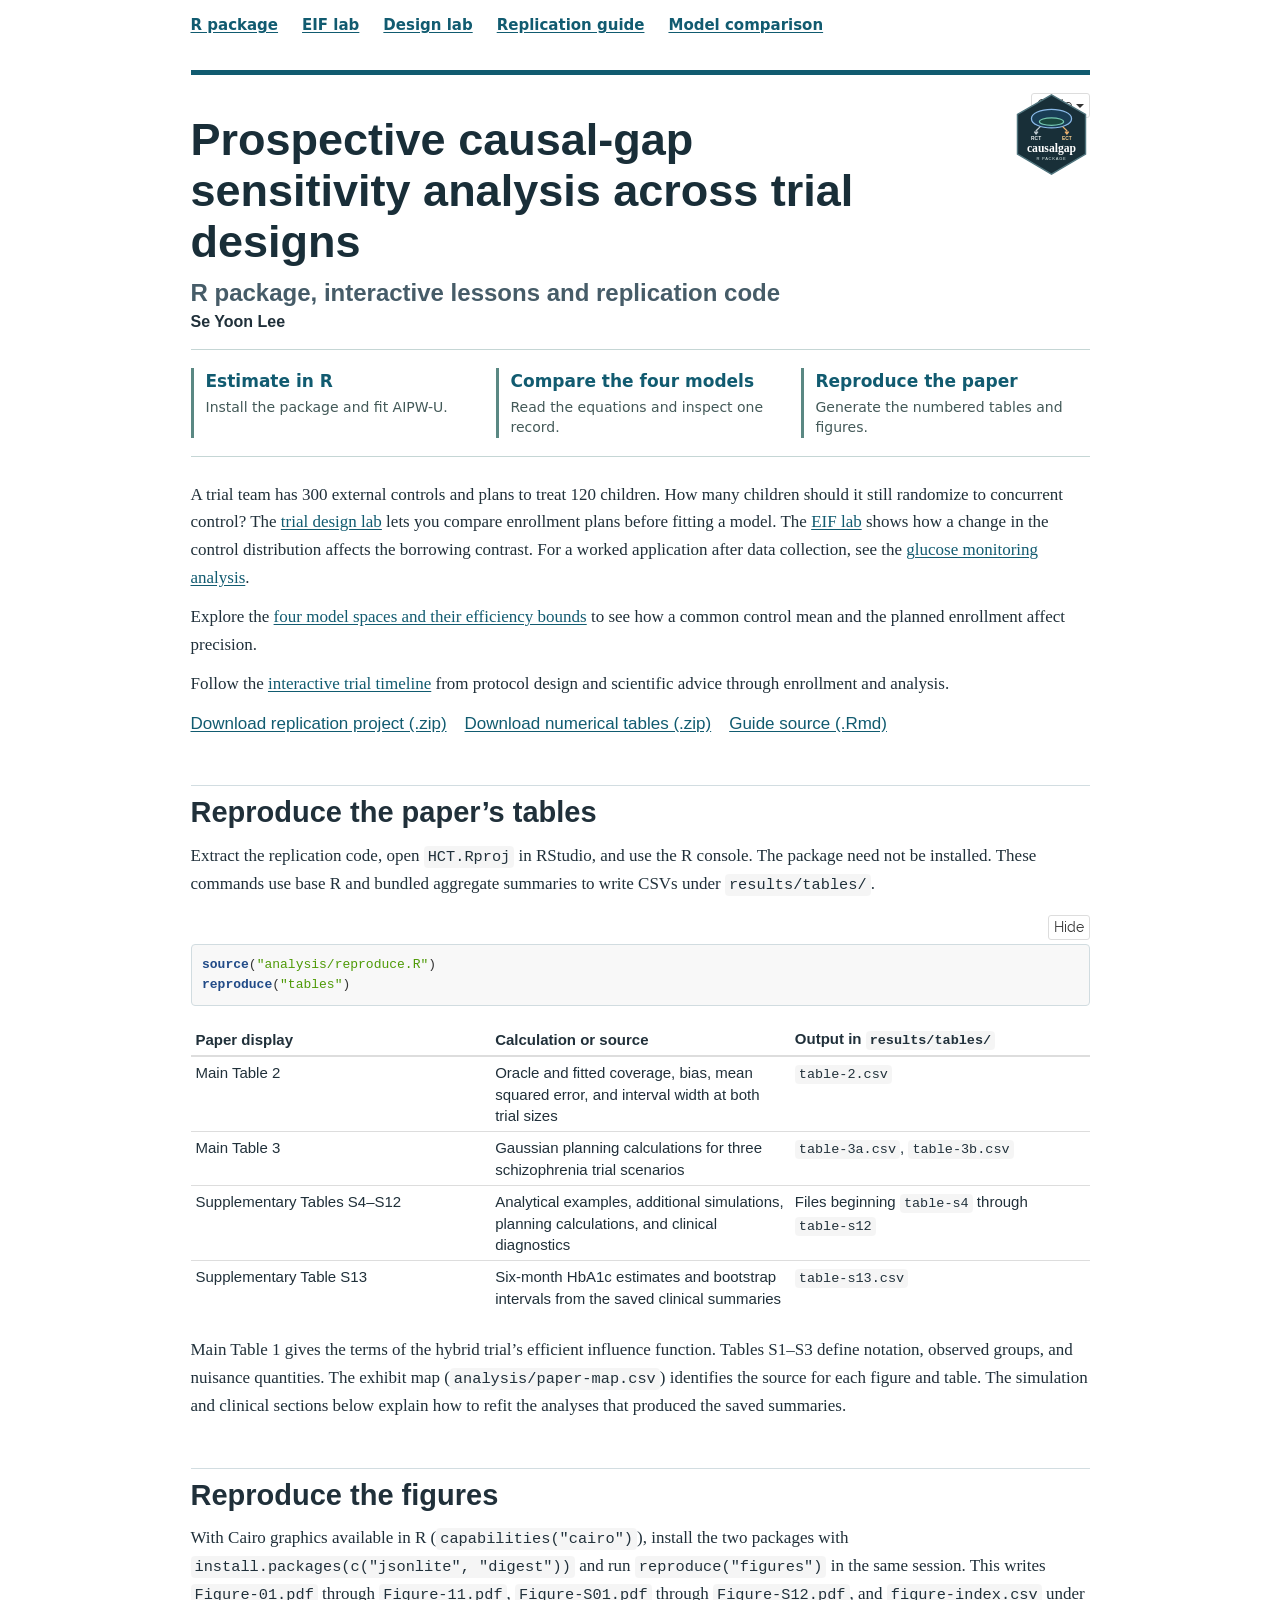
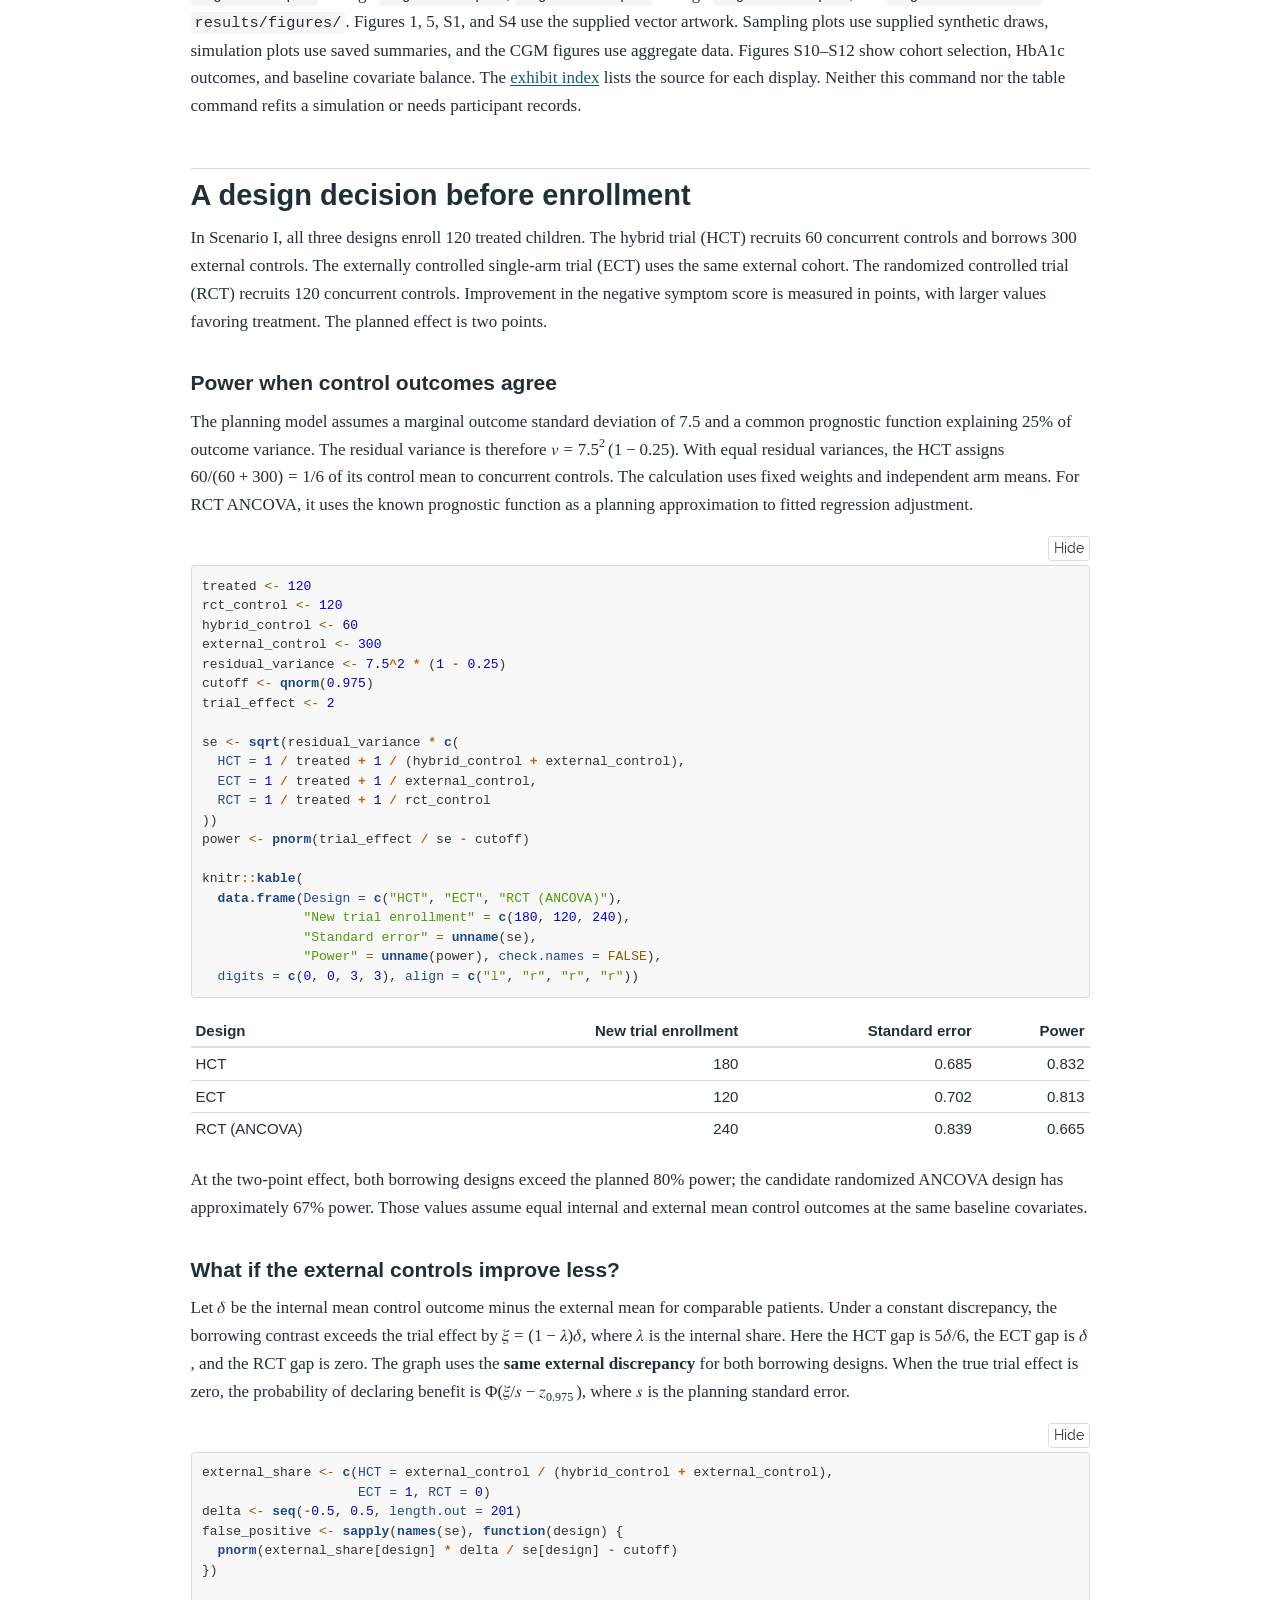
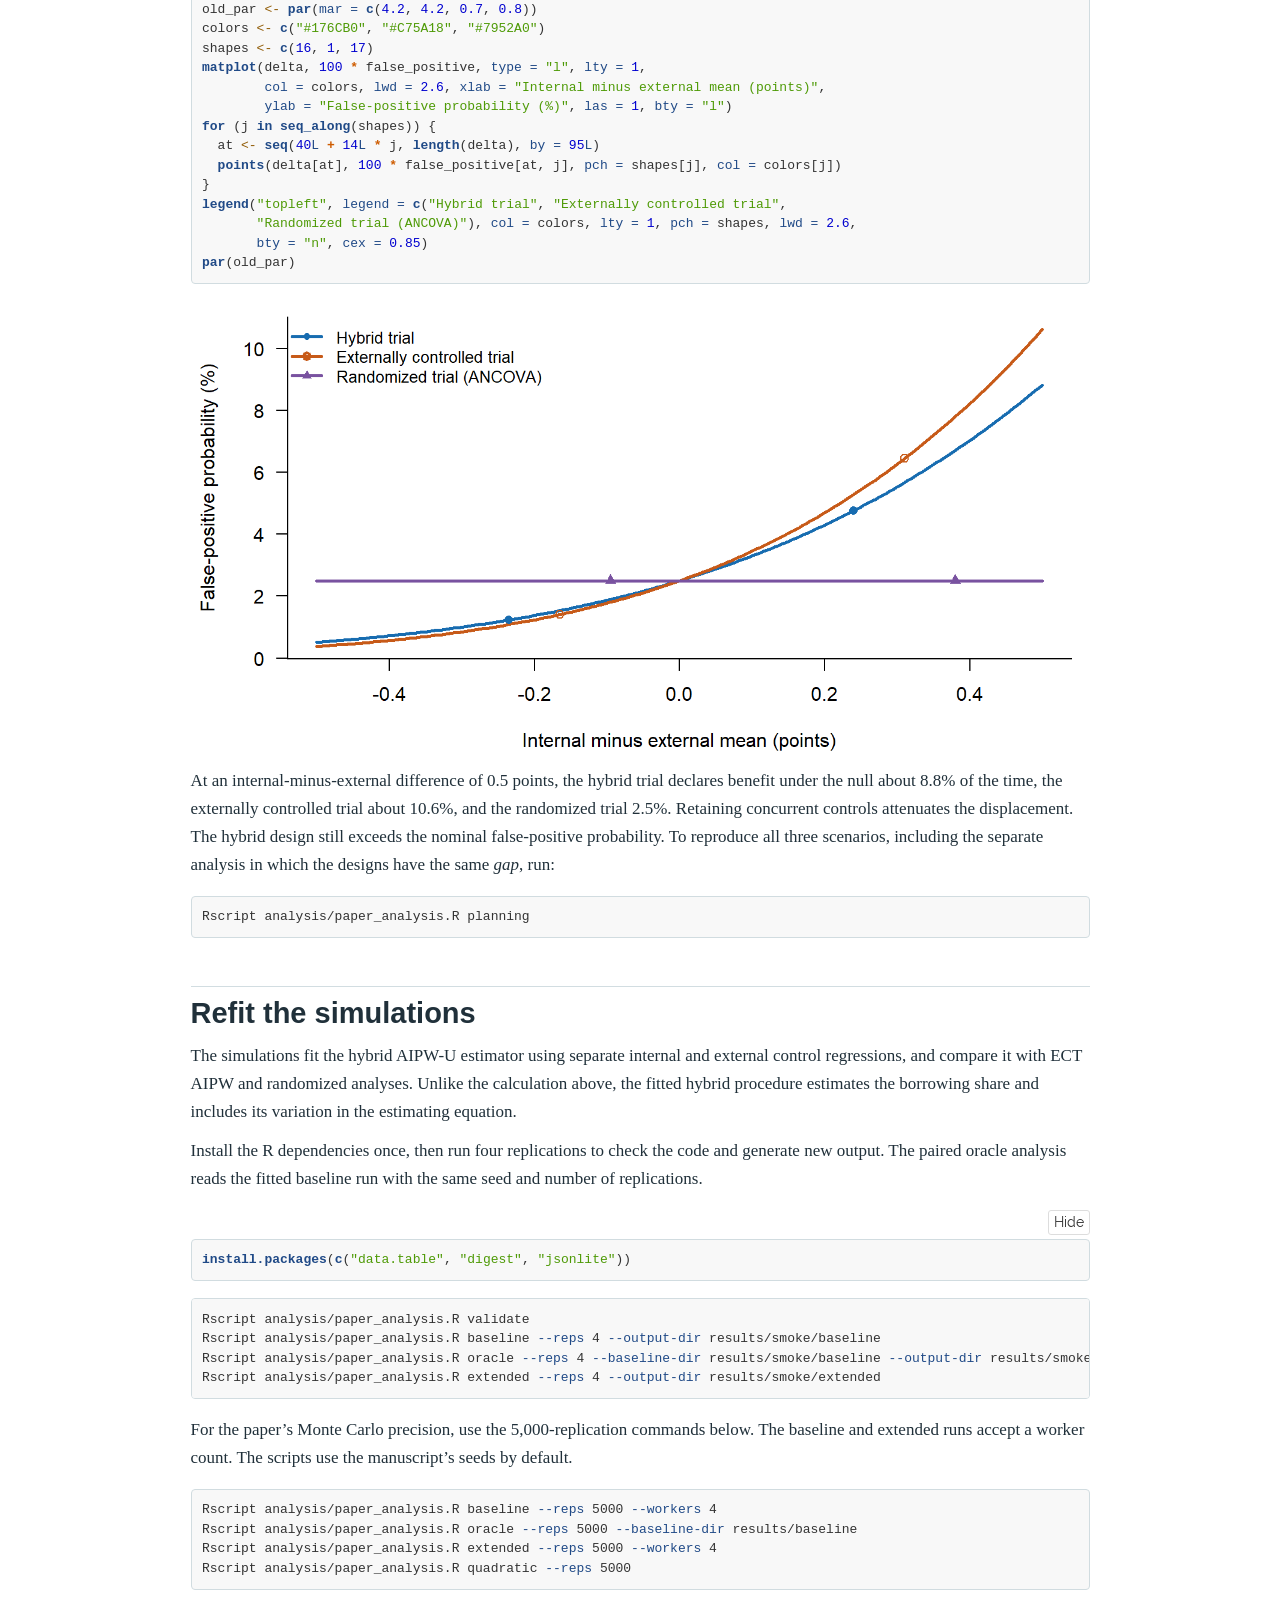
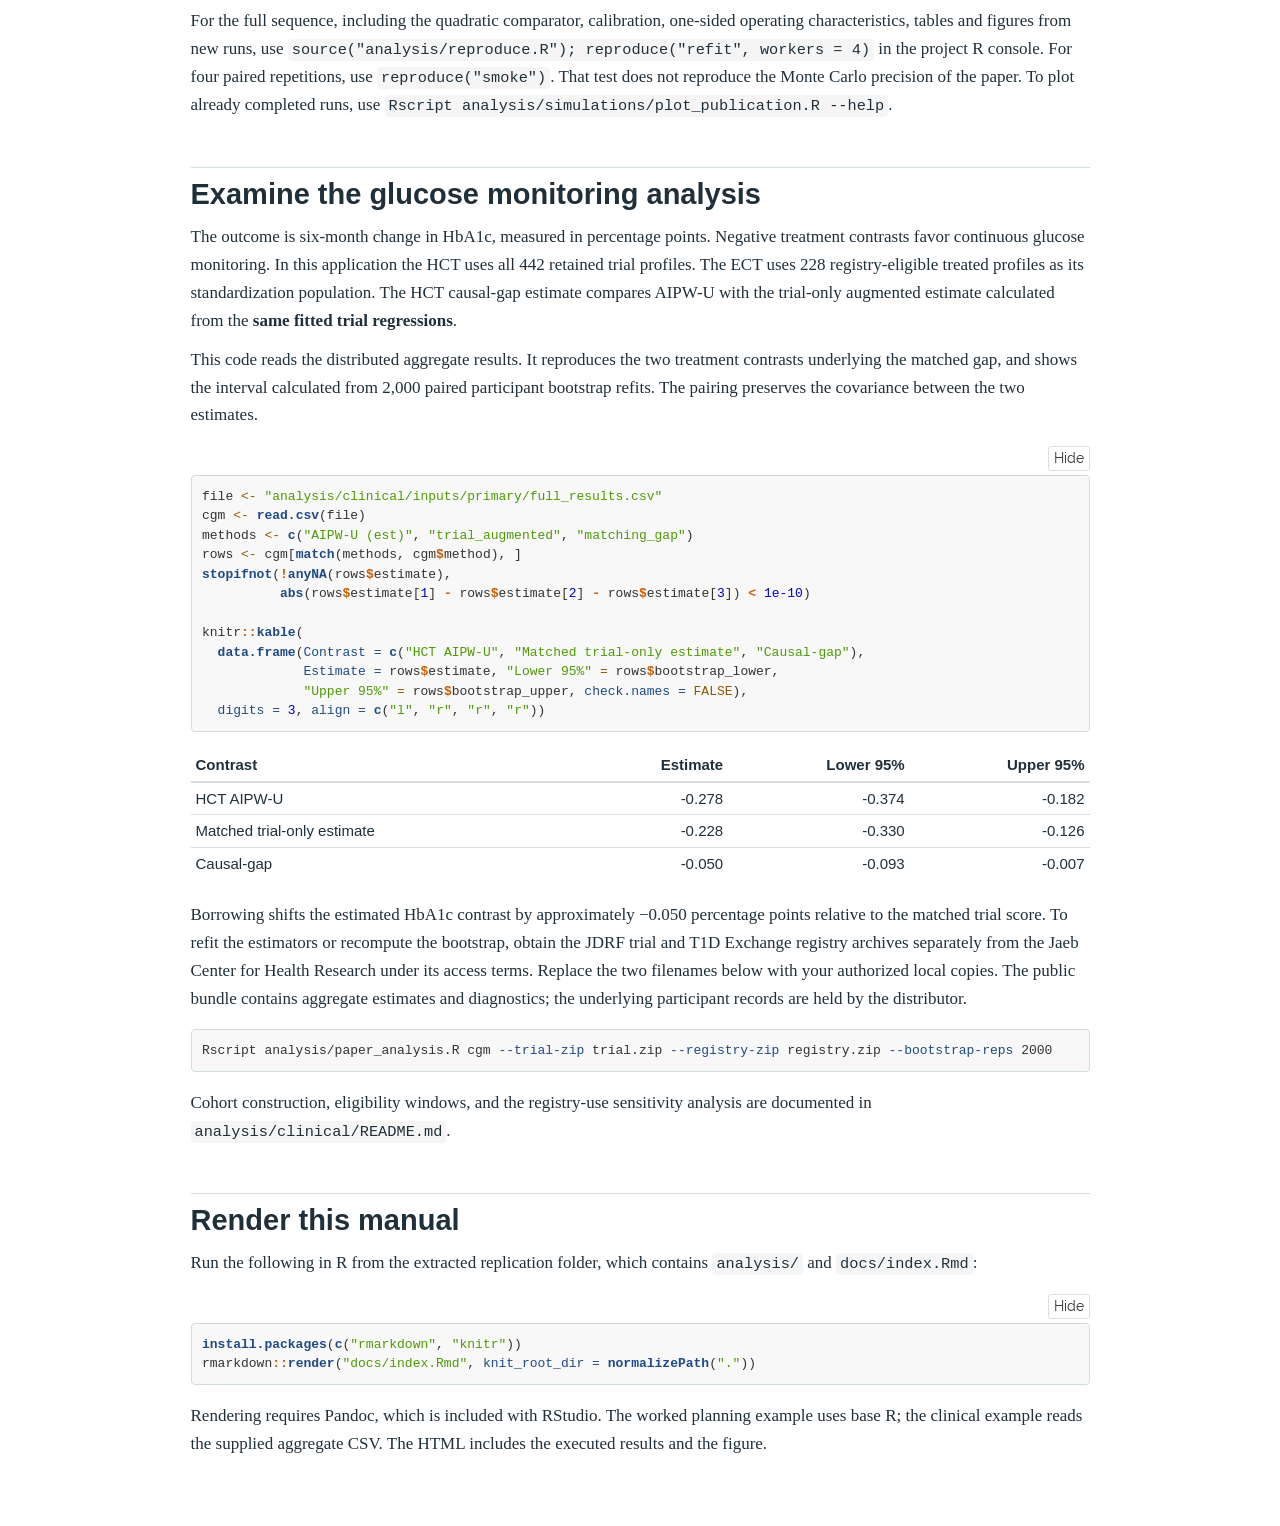
==== commit 74bbd828: "Compare paired oracle and fitted analyses at both trial enrollments" ====
--- a/docs/index.html
+++ b/docs/index.html
@@ -624,8 +624,8 @@
 <tbody>
 <tr class="odd">
 <td align="left">Main Table 2</td>
-<td align="left">Simulation estimates of coverage, bias, mean squared
-error, and interval width</td>
+<td align="left">Oracle and fitted coverage, bias, mean squared
+error, and interval width at both trial sizes</td>
 <td align="left"><code>table-2.csv</code></td>
 </tr>
 <tr class="even">
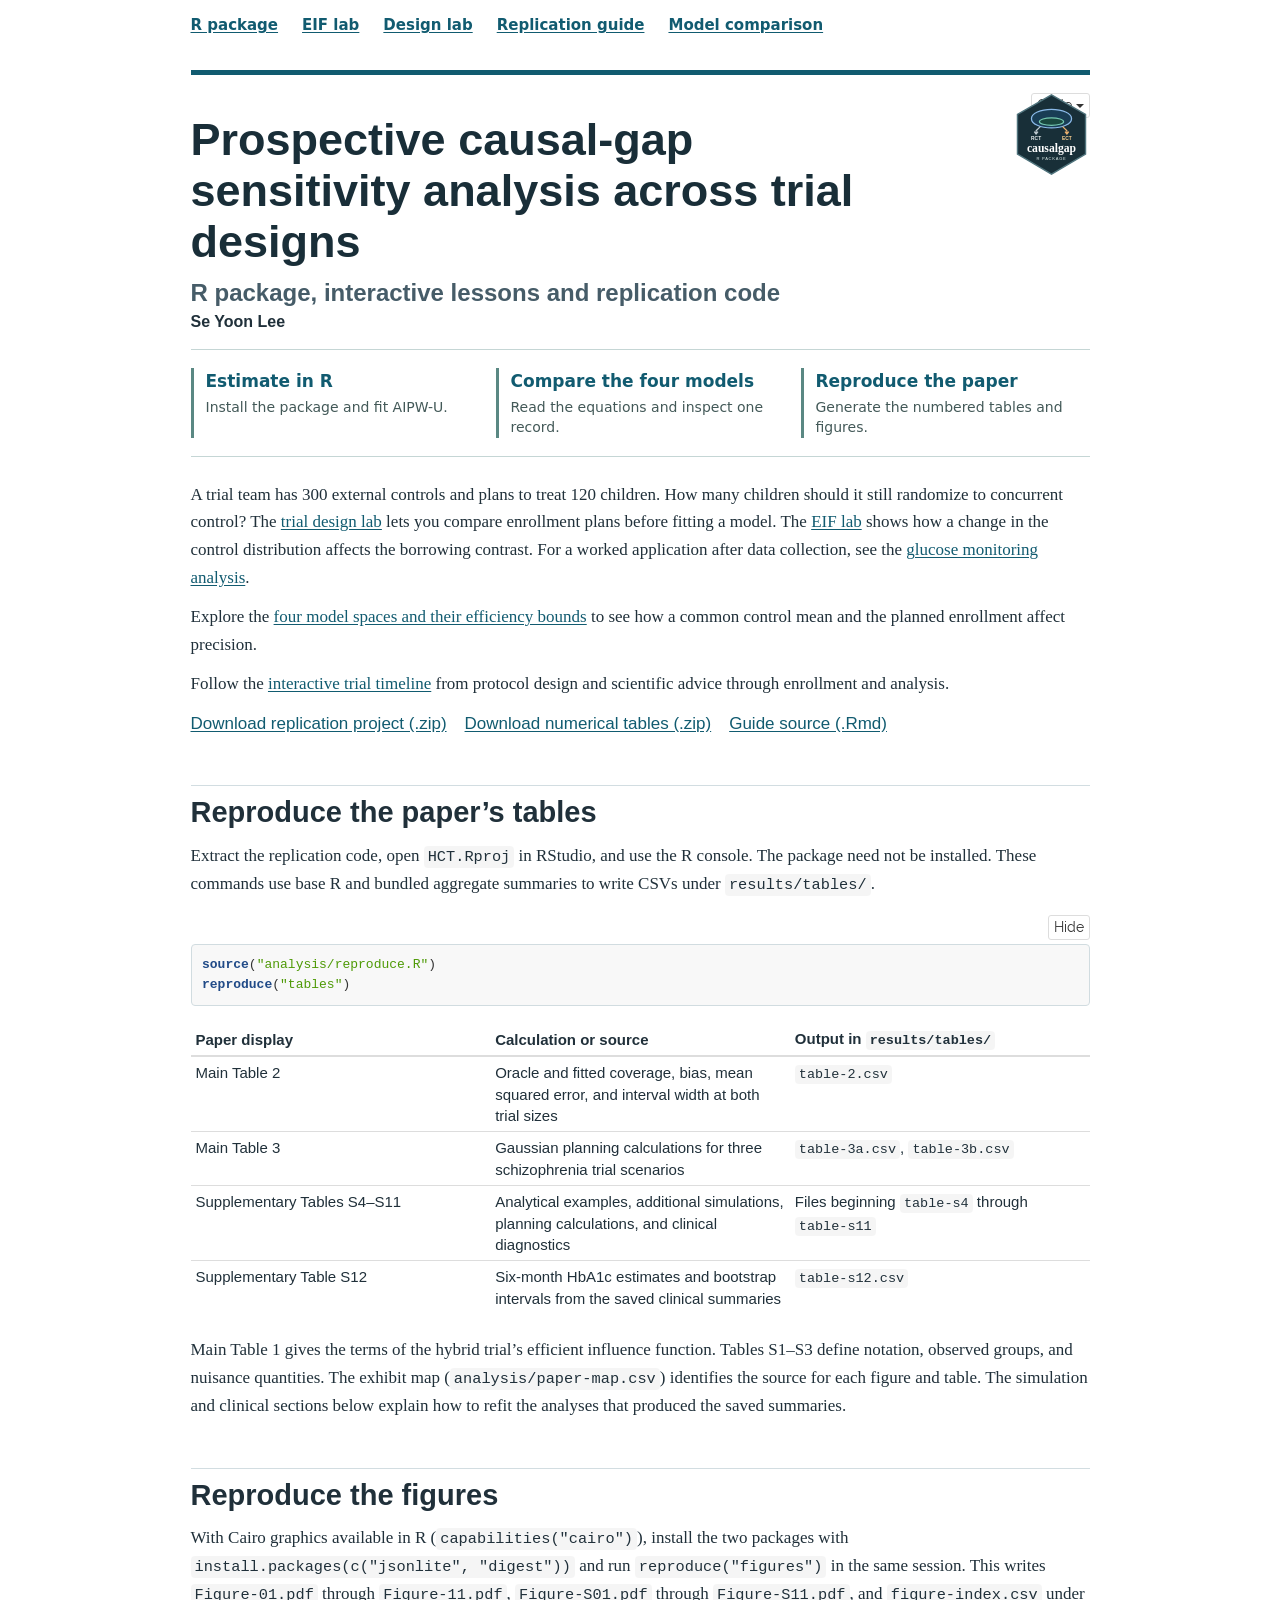
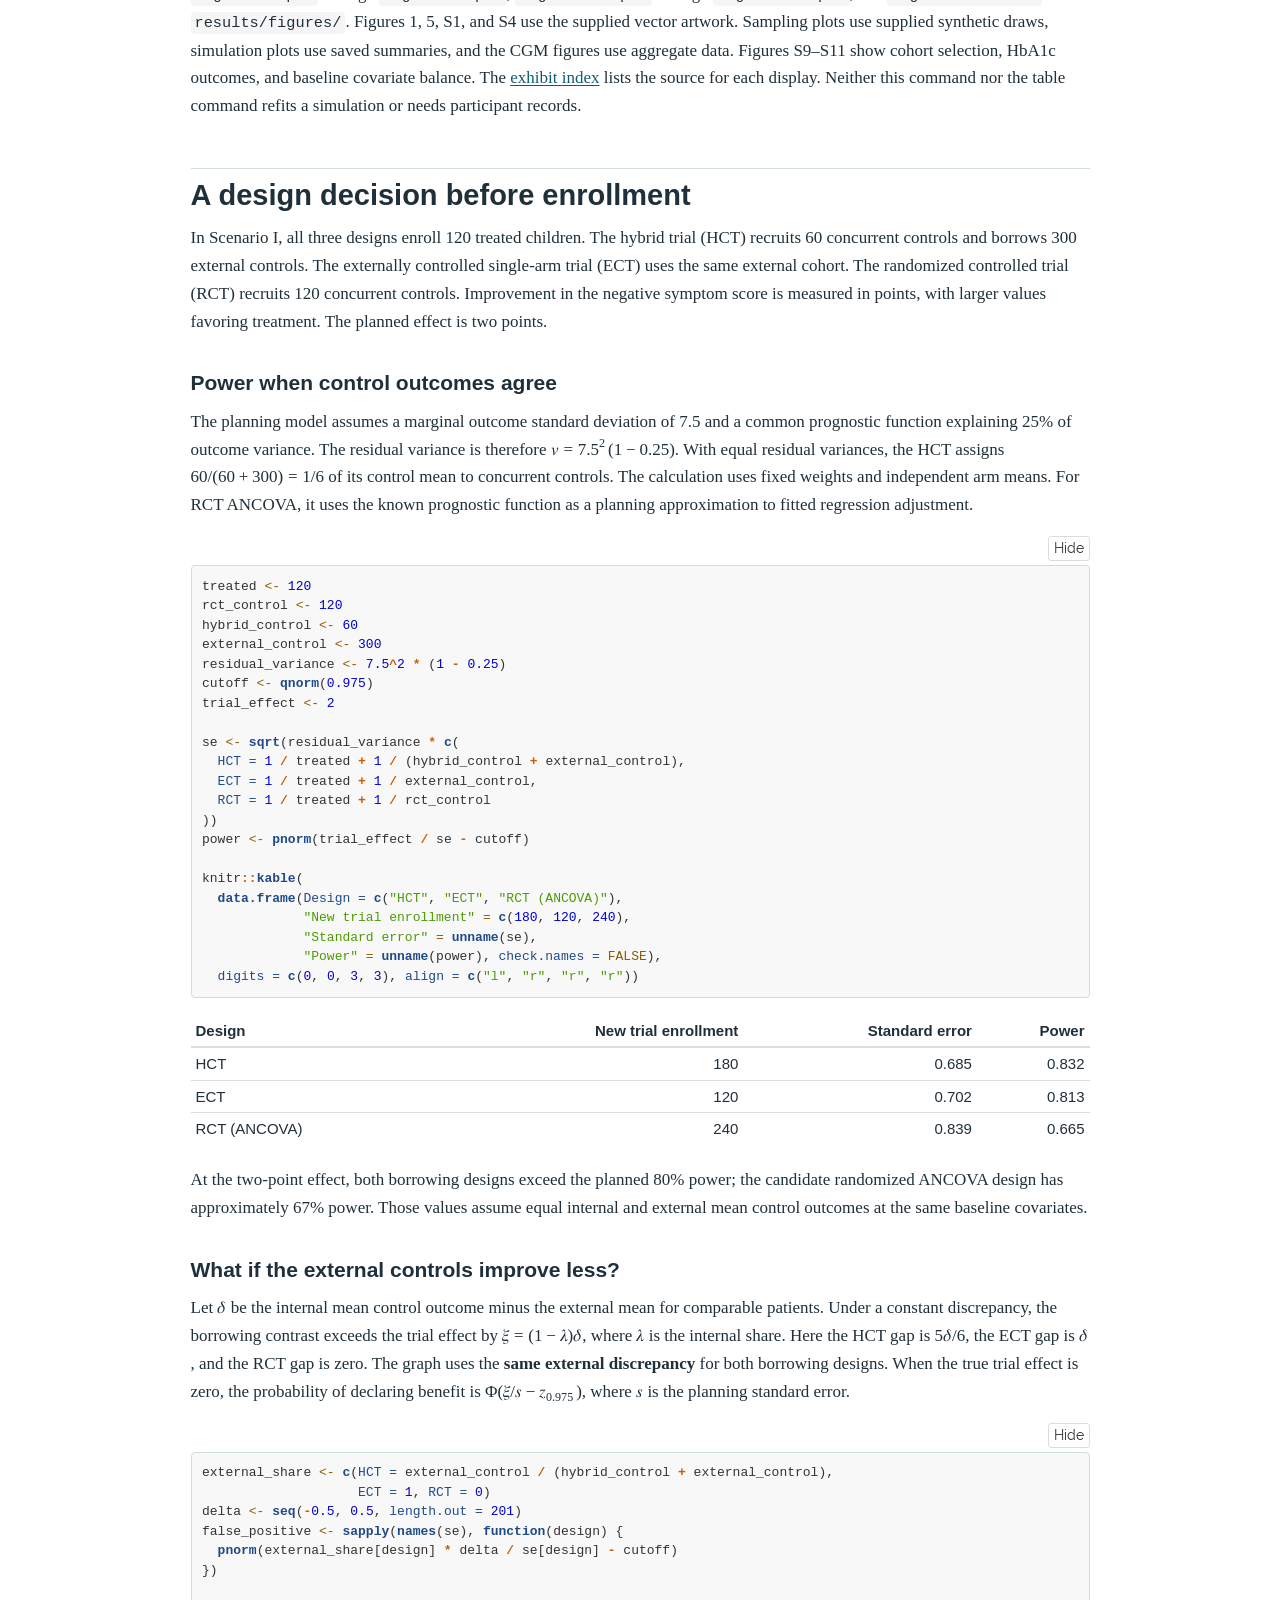
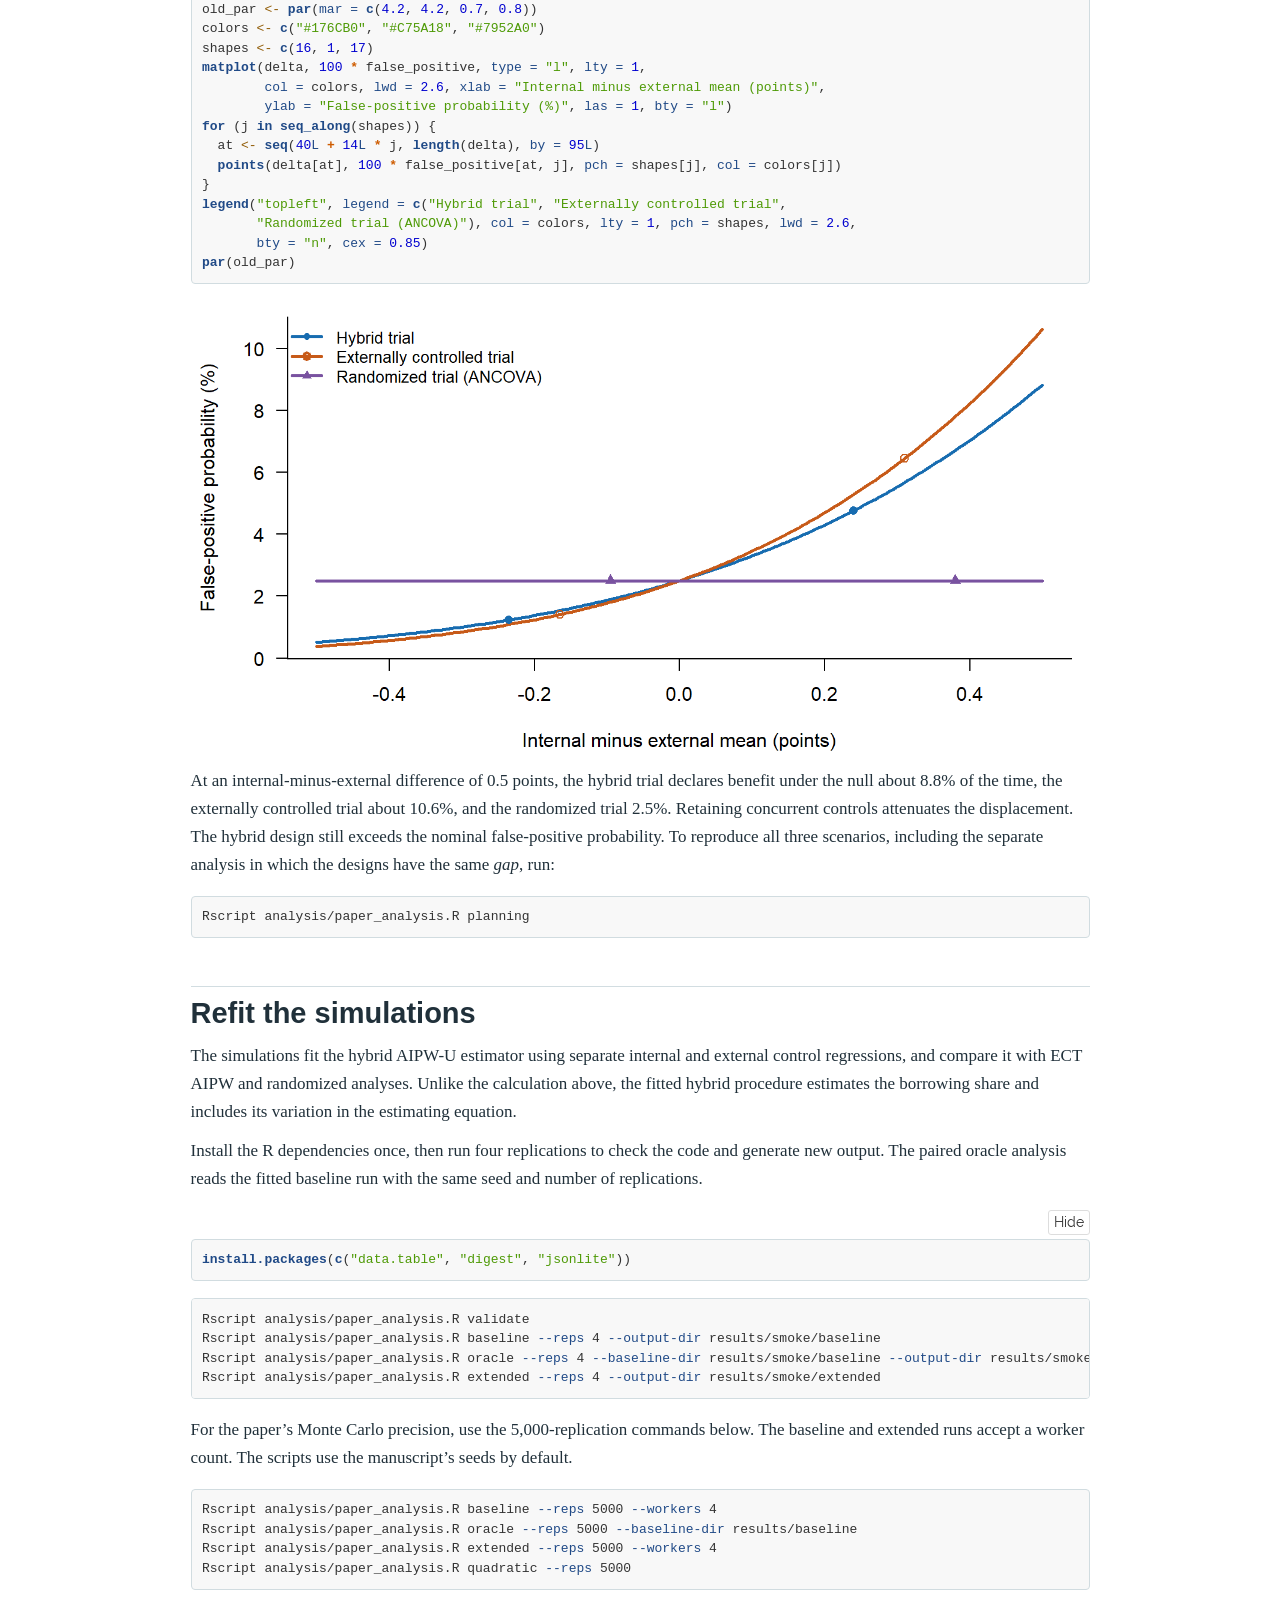
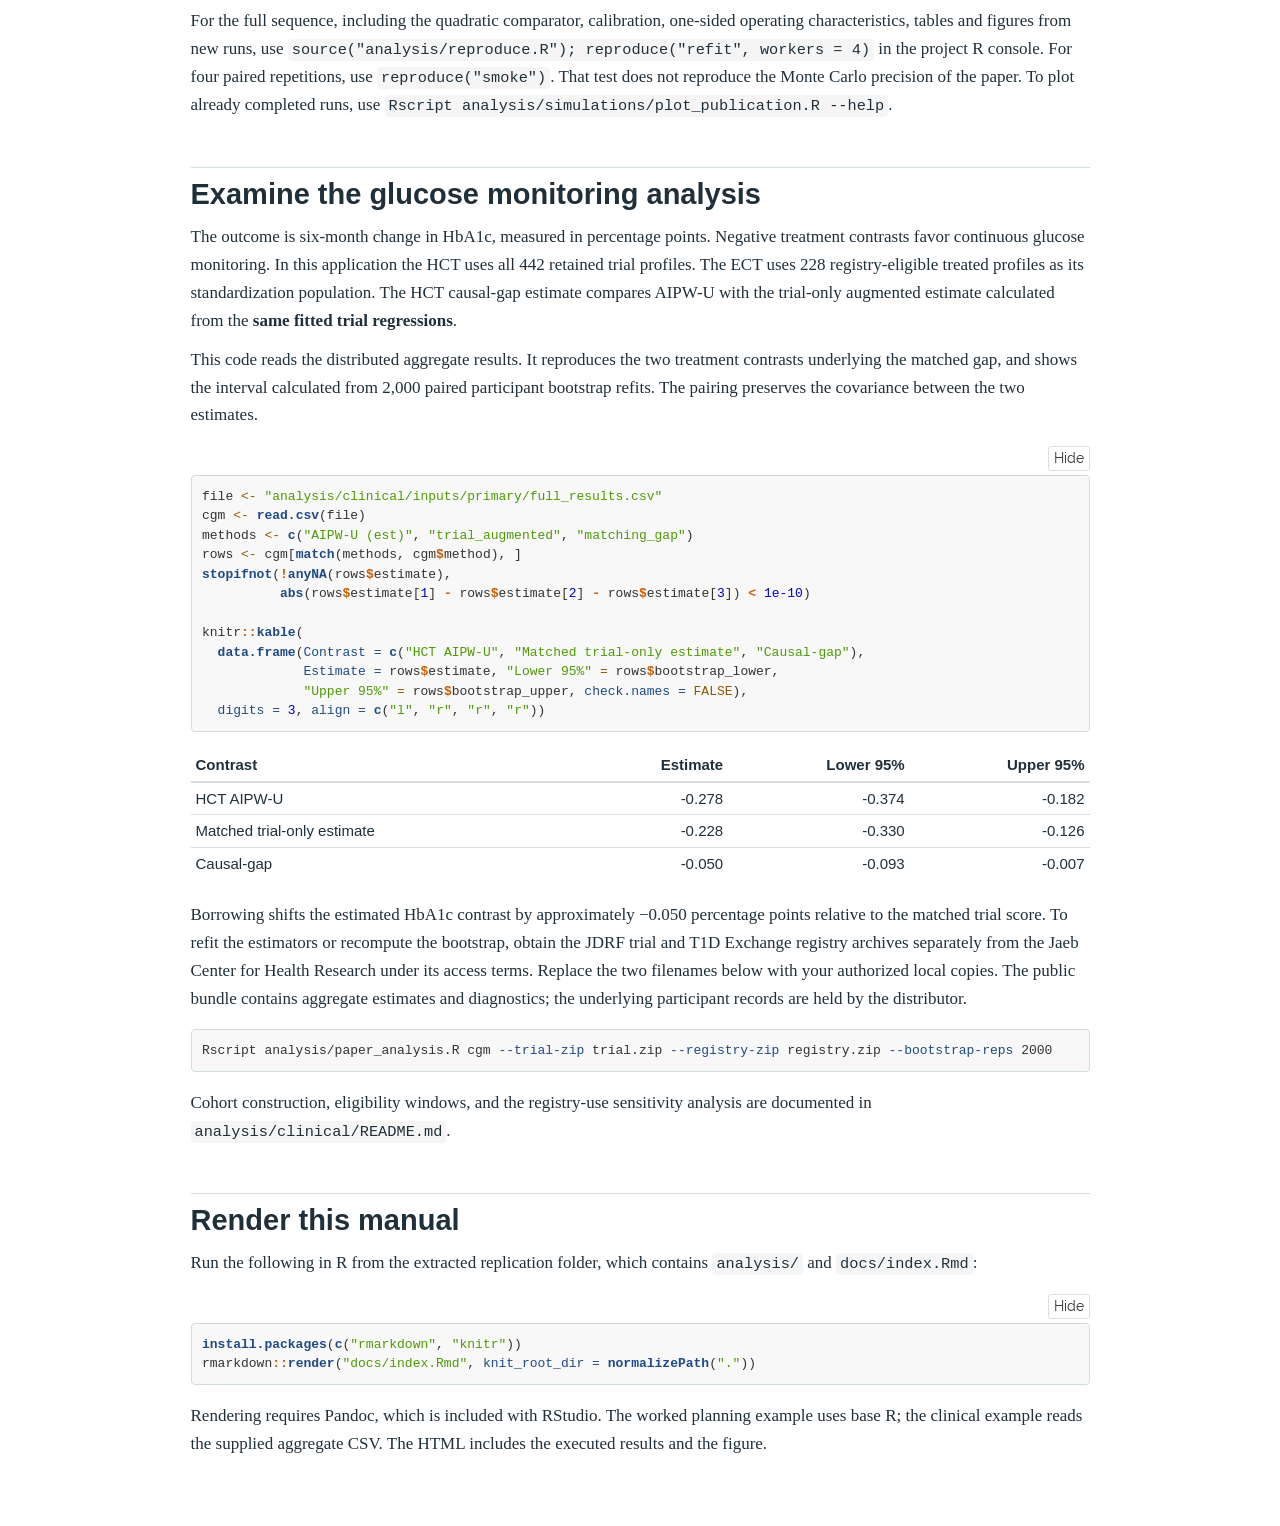
==== commit f915e418: "Compare both trial enrollments across the four sensitivity scenarios" ====
--- a/docs/index.html
+++ b/docs/index.html
@@ -636,17 +636,17 @@
 <code>table-3b.csv</code></td>
 </tr>
 <tr class="odd">
-<td align="left">Supplementary Tables S4–S12</td>
+<td align="left">Supplementary Tables S4–S11</td>
 <td align="left">Analytical examples, additional simulations, planning
 calculations, and clinical diagnostics</td>
 <td align="left">Files beginning <code>table-s4</code> through
-<code>table-s12</code></td>
+<code>table-s11</code></td>
 </tr>
 <tr class="even">
-<td align="left">Supplementary Table S13</td>
+<td align="left">Supplementary Table S12</td>
 <td align="left">Six-month HbA1c estimates and bootstrap intervals from
 the saved clinical summaries</td>
-<td align="left"><code>table-s13.csv</code></td>
+<td align="left"><code>table-s12.csv</code></td>
 </tr>
 </tbody>
 </table>
@@ -664,11 +664,11 @@
 <code>install.packages(c(&quot;jsonlite&quot;, &quot;digest&quot;))</code> and run
 <code>reproduce(&quot;figures&quot;)</code> in the same session. This writes
 <code>Figure-01.pdf</code> through <code>Figure-11.pdf</code>,
-<code>Figure-S01.pdf</code> through <code>Figure-S12.pdf</code>, and
+<code>Figure-S01.pdf</code> through <code>Figure-S11.pdf</code>, and
 <code>figure-index.csv</code> under <code>results/figures/</code>.
 Figures 1, 5, S1, and S4 use the supplied vector artwork. Sampling plots
 use supplied synthetic draws, simulation plots use saved summaries, and
-the CGM figures use aggregate data. Figures S10–S12 show cohort
+the CGM figures use aggregate data. Figures S9–S11 show cohort
 selection, HbA1c outcomes, and baseline covariate balance. The <a href="https://github.com/yain22/Unified_Semiparametric_HCT/blob/main/analysis/paper-map.csv">exhibit
 index</a> lists the source for each display. Neither this command nor
 the table command refits a simulation or needs participant records.</p>
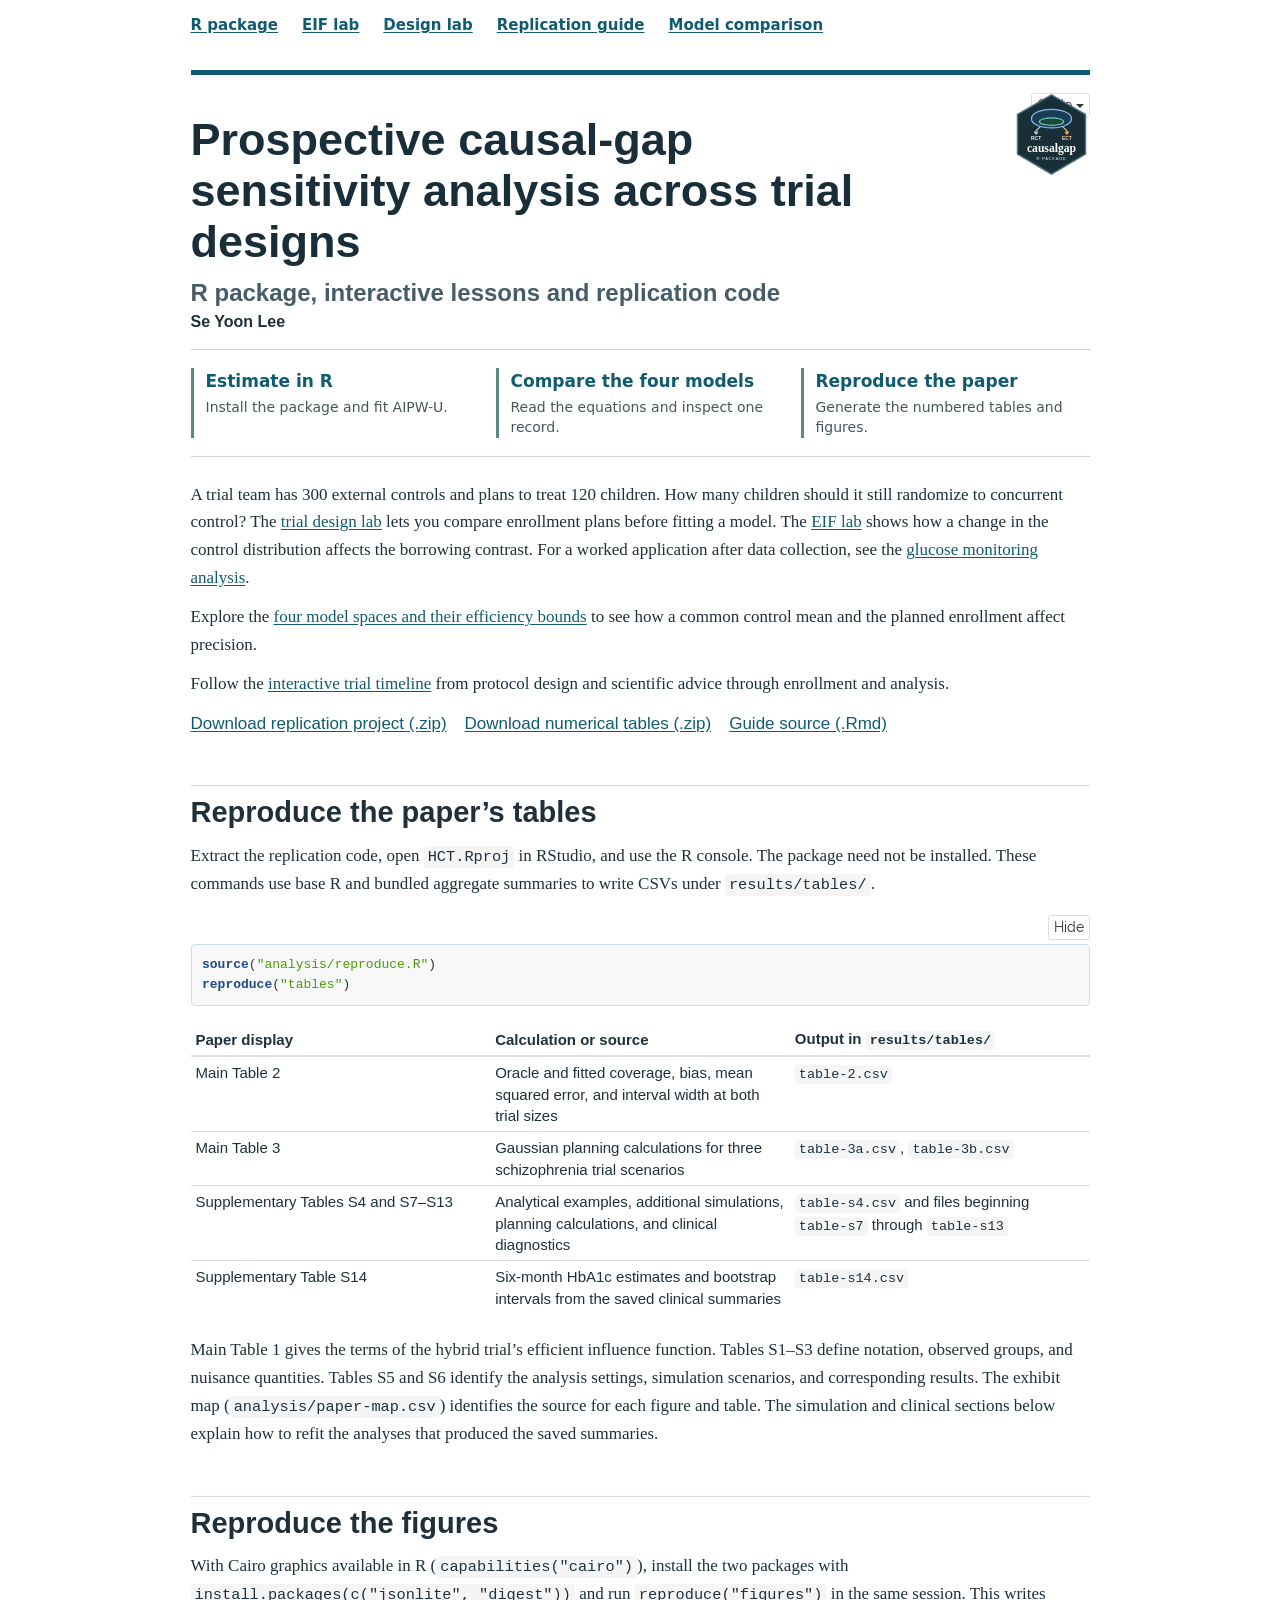
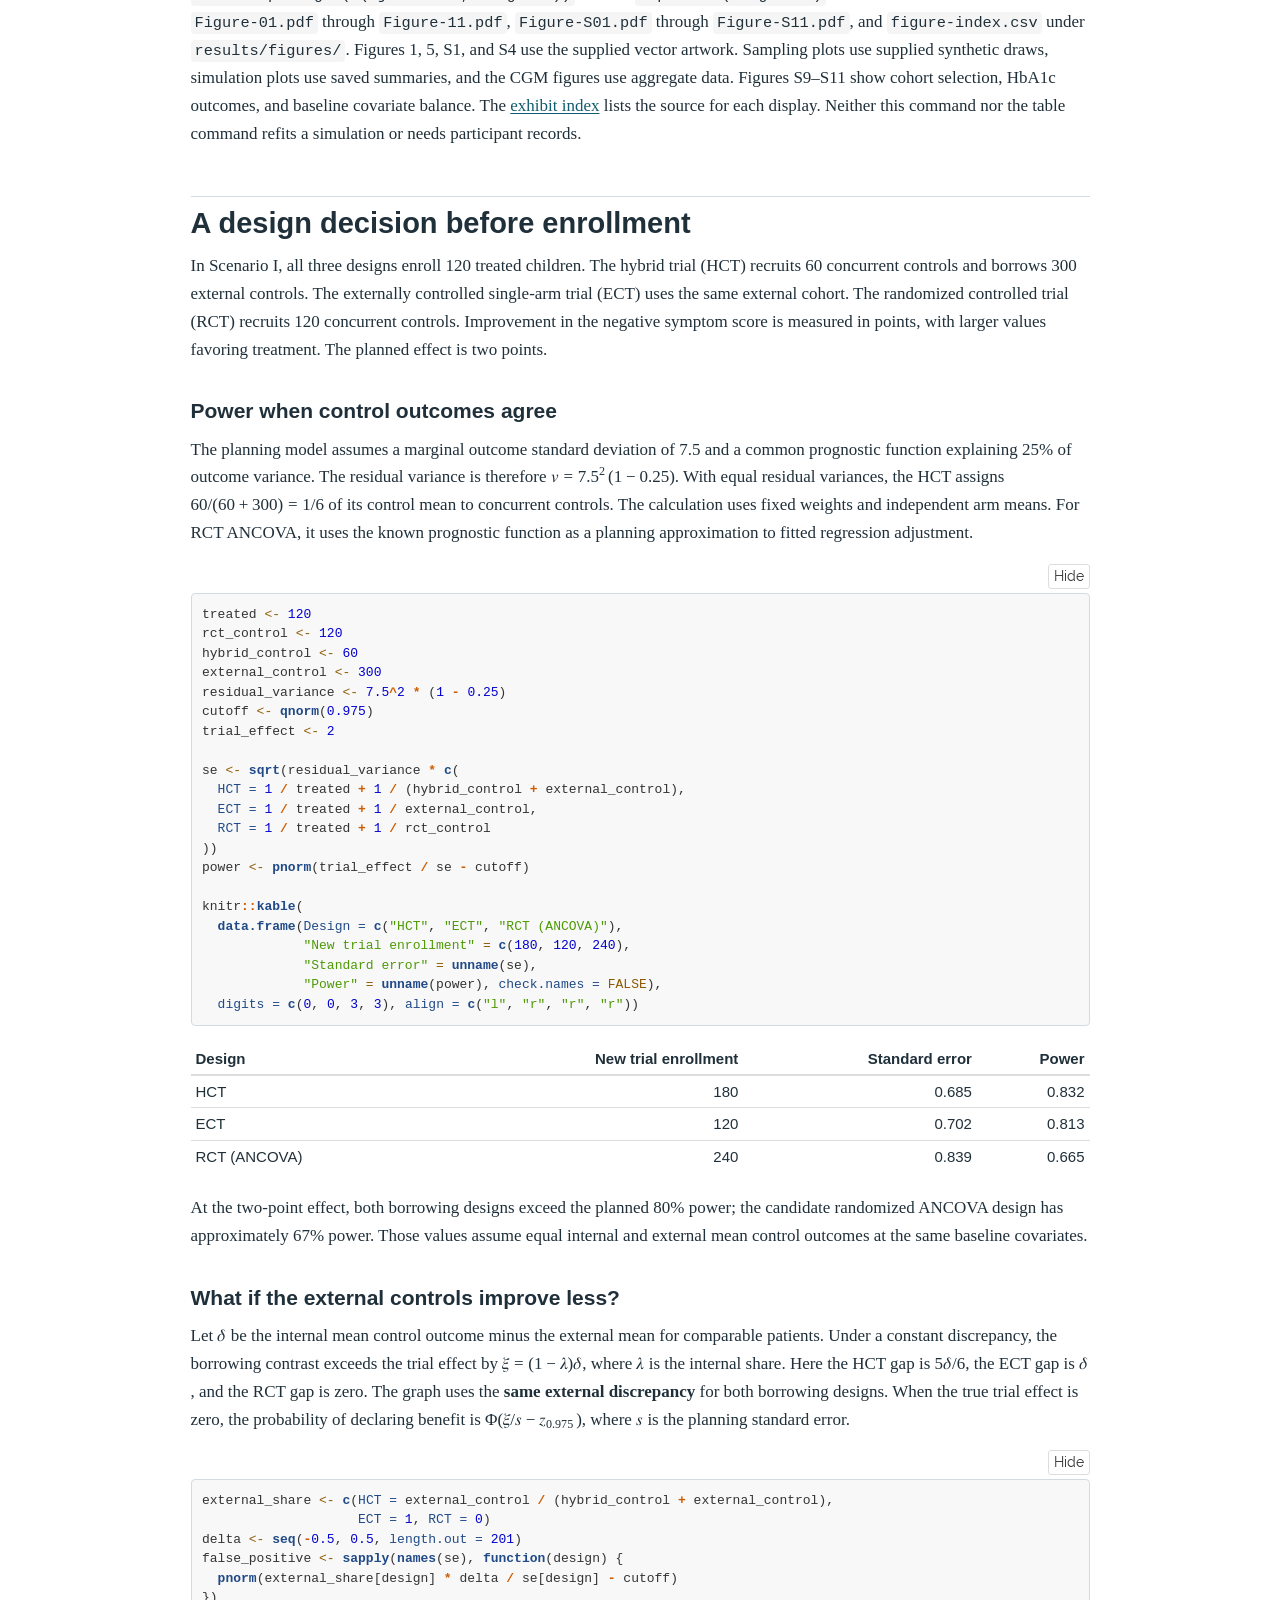
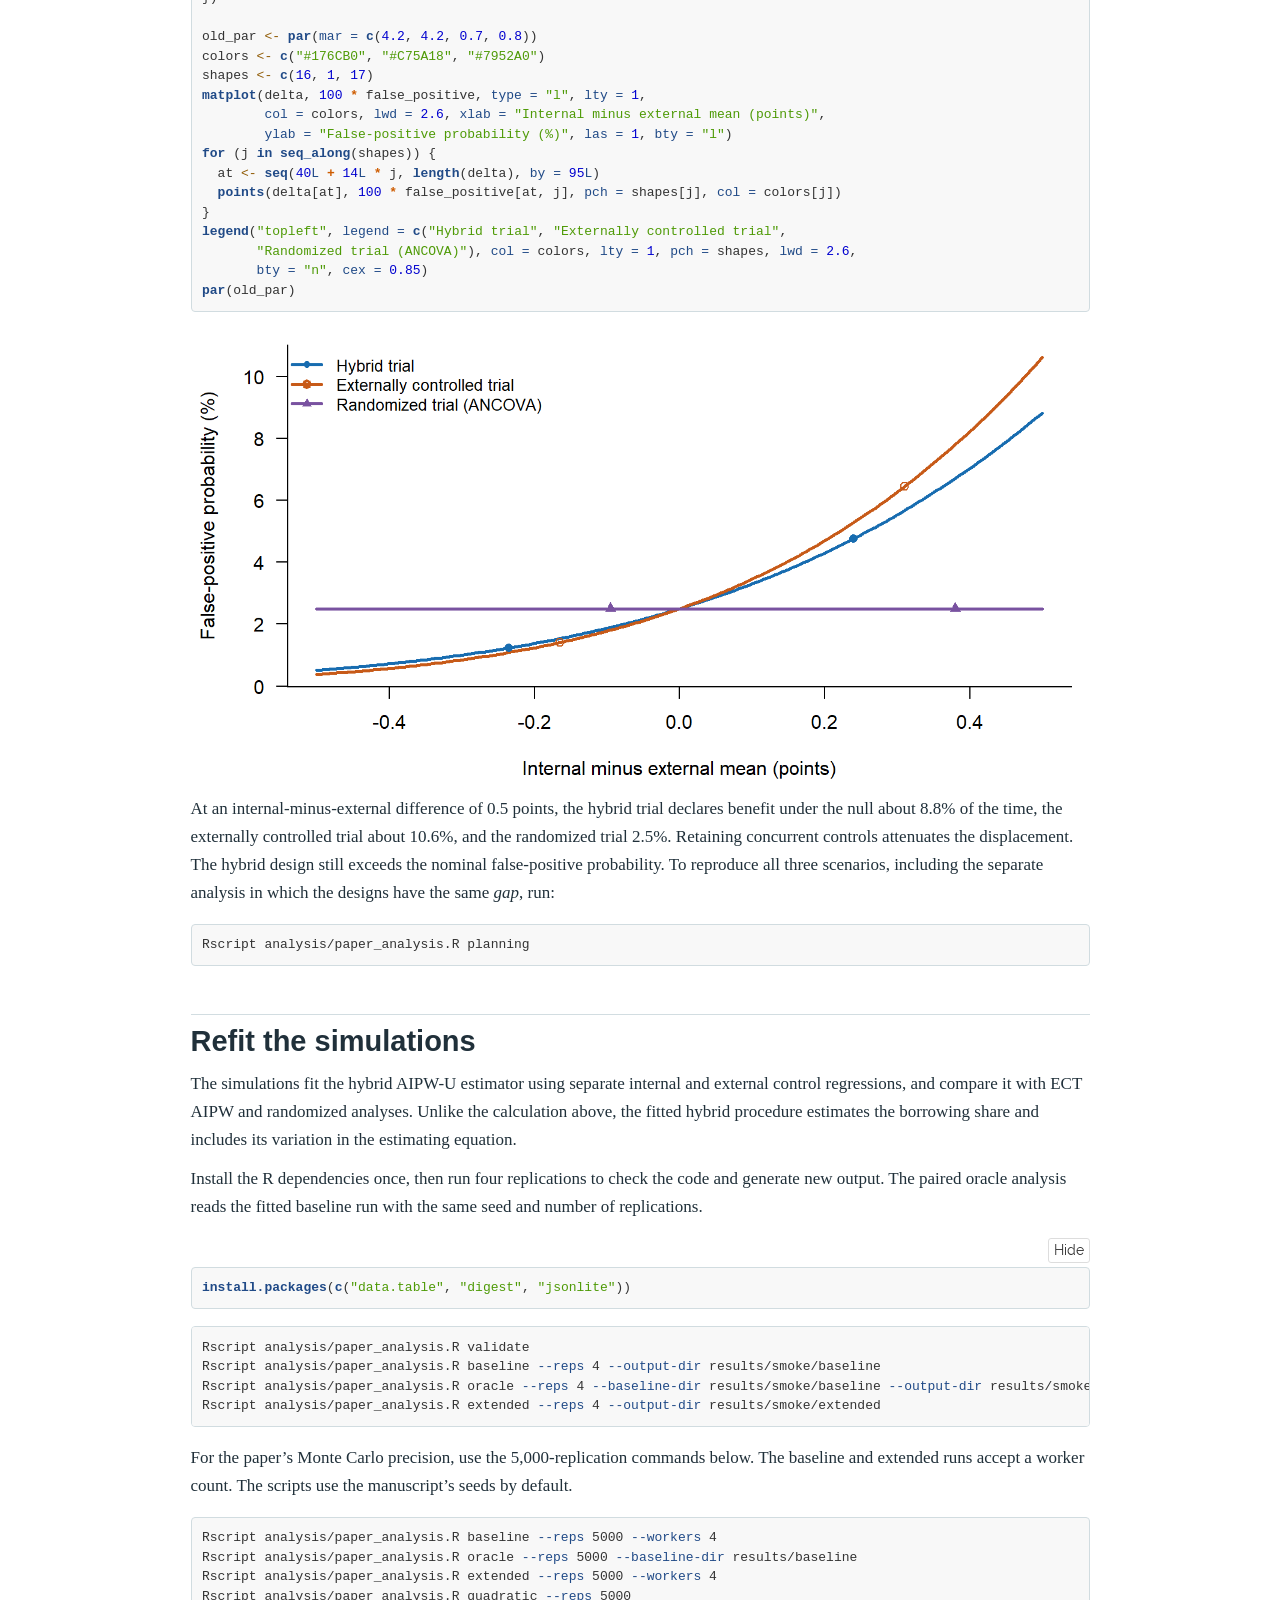
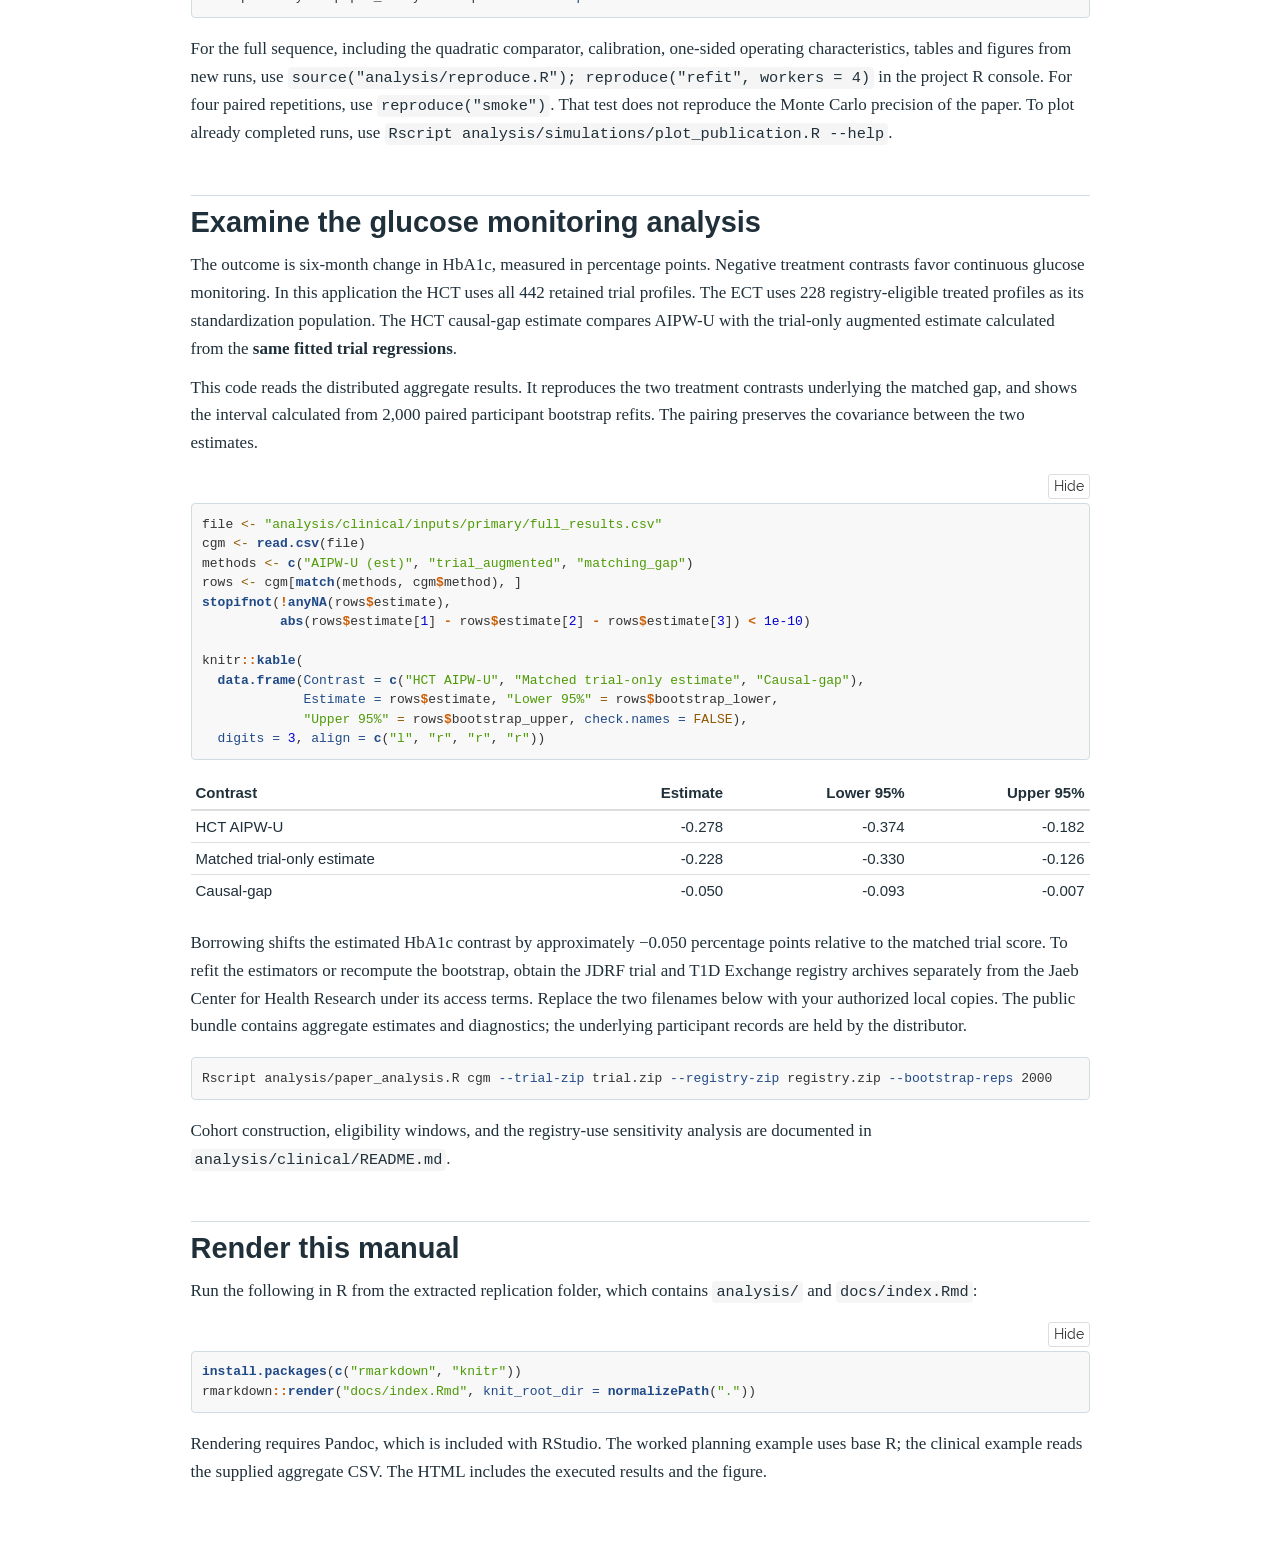
==== commit bea2a170: "Map study settings to the manuscript and supplementary exhibits" ====
--- a/docs/index.html
+++ b/docs/index.html
@@ -636,23 +636,24 @@
 <code>table-3b.csv</code></td>
 </tr>
 <tr class="odd">
-<td align="left">Supplementary Tables S4–S11</td>
+<td align="left">Supplementary Tables S4 and S7–S13</td>
 <td align="left">Analytical examples, additional simulations, planning
 calculations, and clinical diagnostics</td>
-<td align="left">Files beginning <code>table-s4</code> through
-<code>table-s11</code></td>
+<td align="left"><code>table-s4.csv</code> and files beginning
+<code>table-s7</code> through <code>table-s13</code></td>
 </tr>
 <tr class="even">
-<td align="left">Supplementary Table S12</td>
+<td align="left">Supplementary Table S14</td>
 <td align="left">Six-month HbA1c estimates and bootstrap intervals from
 the saved clinical summaries</td>
-<td align="left"><code>table-s12.csv</code></td>
+<td align="left"><code>table-s14.csv</code></td>
 </tr>
 </tbody>
 </table>
 <p>Main Table 1 gives the terms of the hybrid trial’s efficient
 influence function. Tables S1–S3 define notation, observed groups, and
-nuisance quantities. The exhibit map
+nuisance quantities. Tables S5 and S6 identify the analysis settings,
+simulation scenarios, and corresponding results. The exhibit map
 (<code>analysis/paper-map.csv</code>) identifies the source for each
 figure and table. The simulation and clinical sections below explain how
 to refit the analyses that produced the saved summaries.</p>
